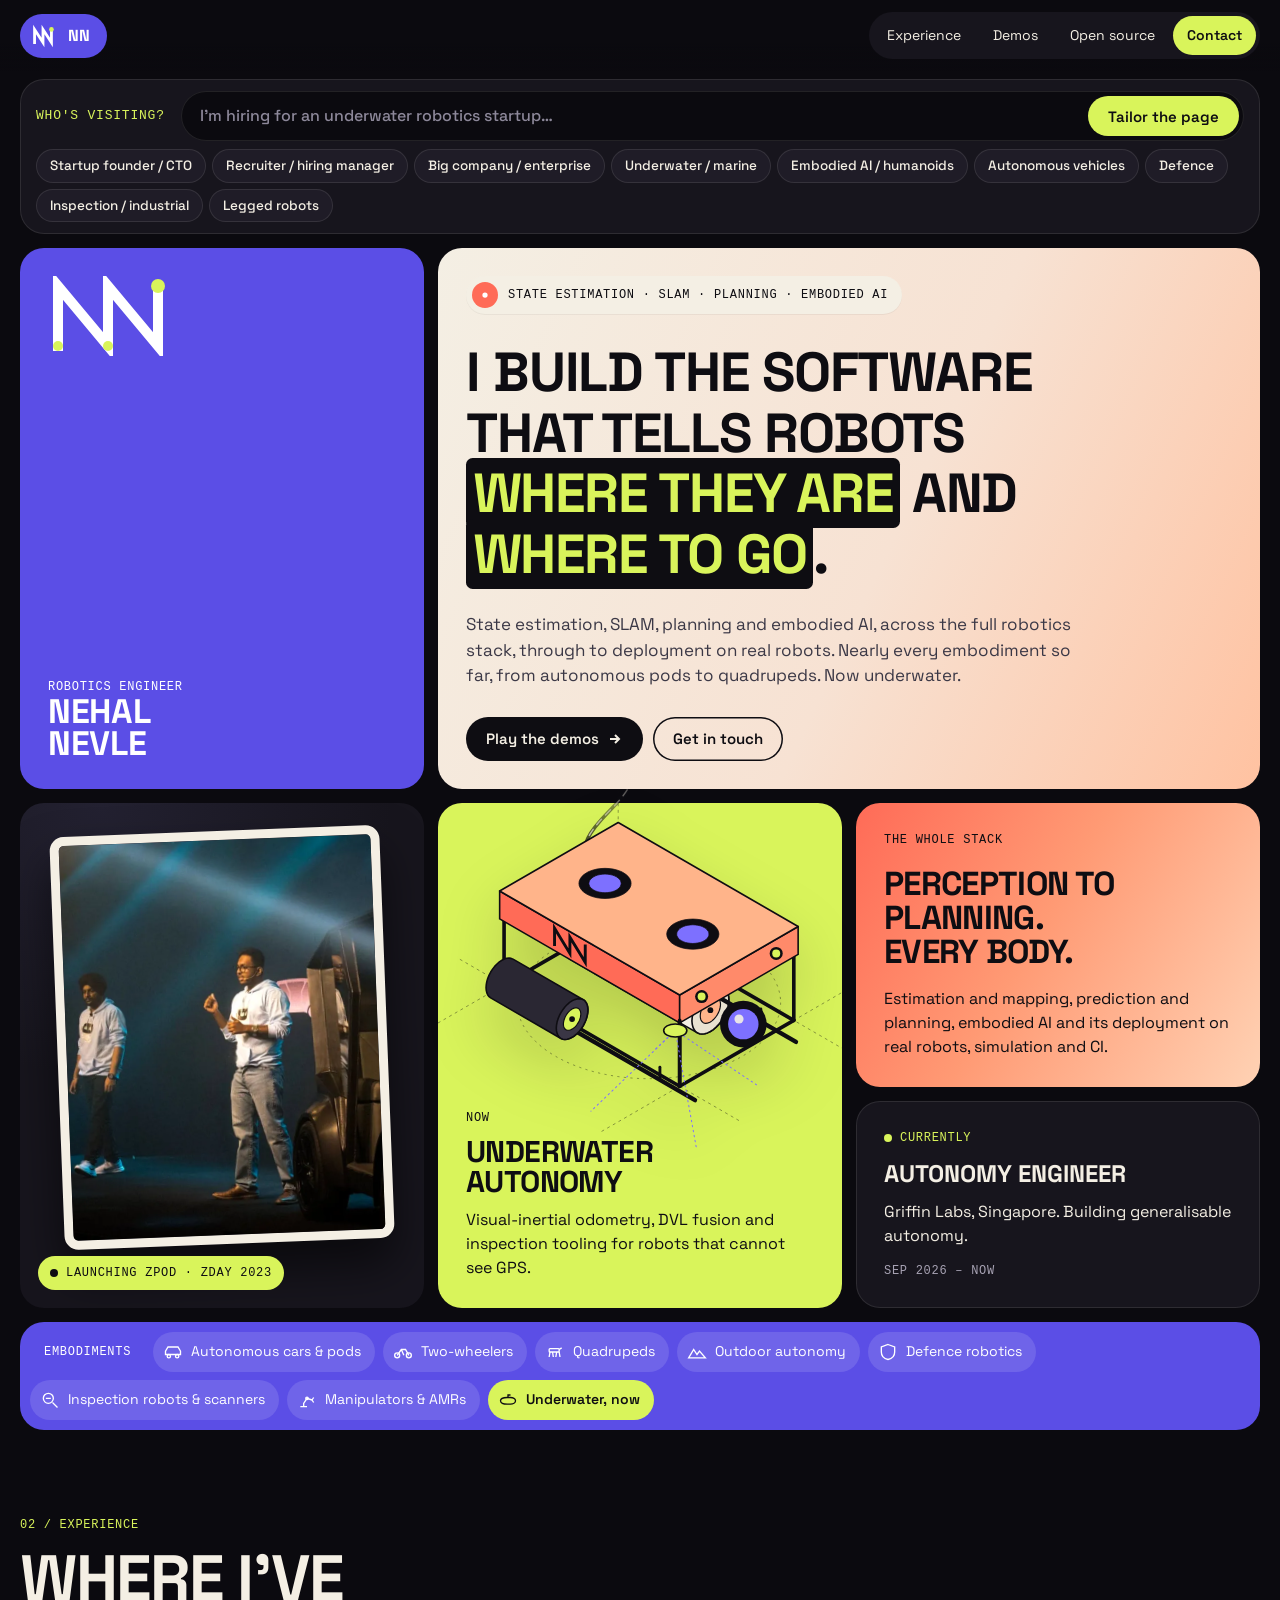
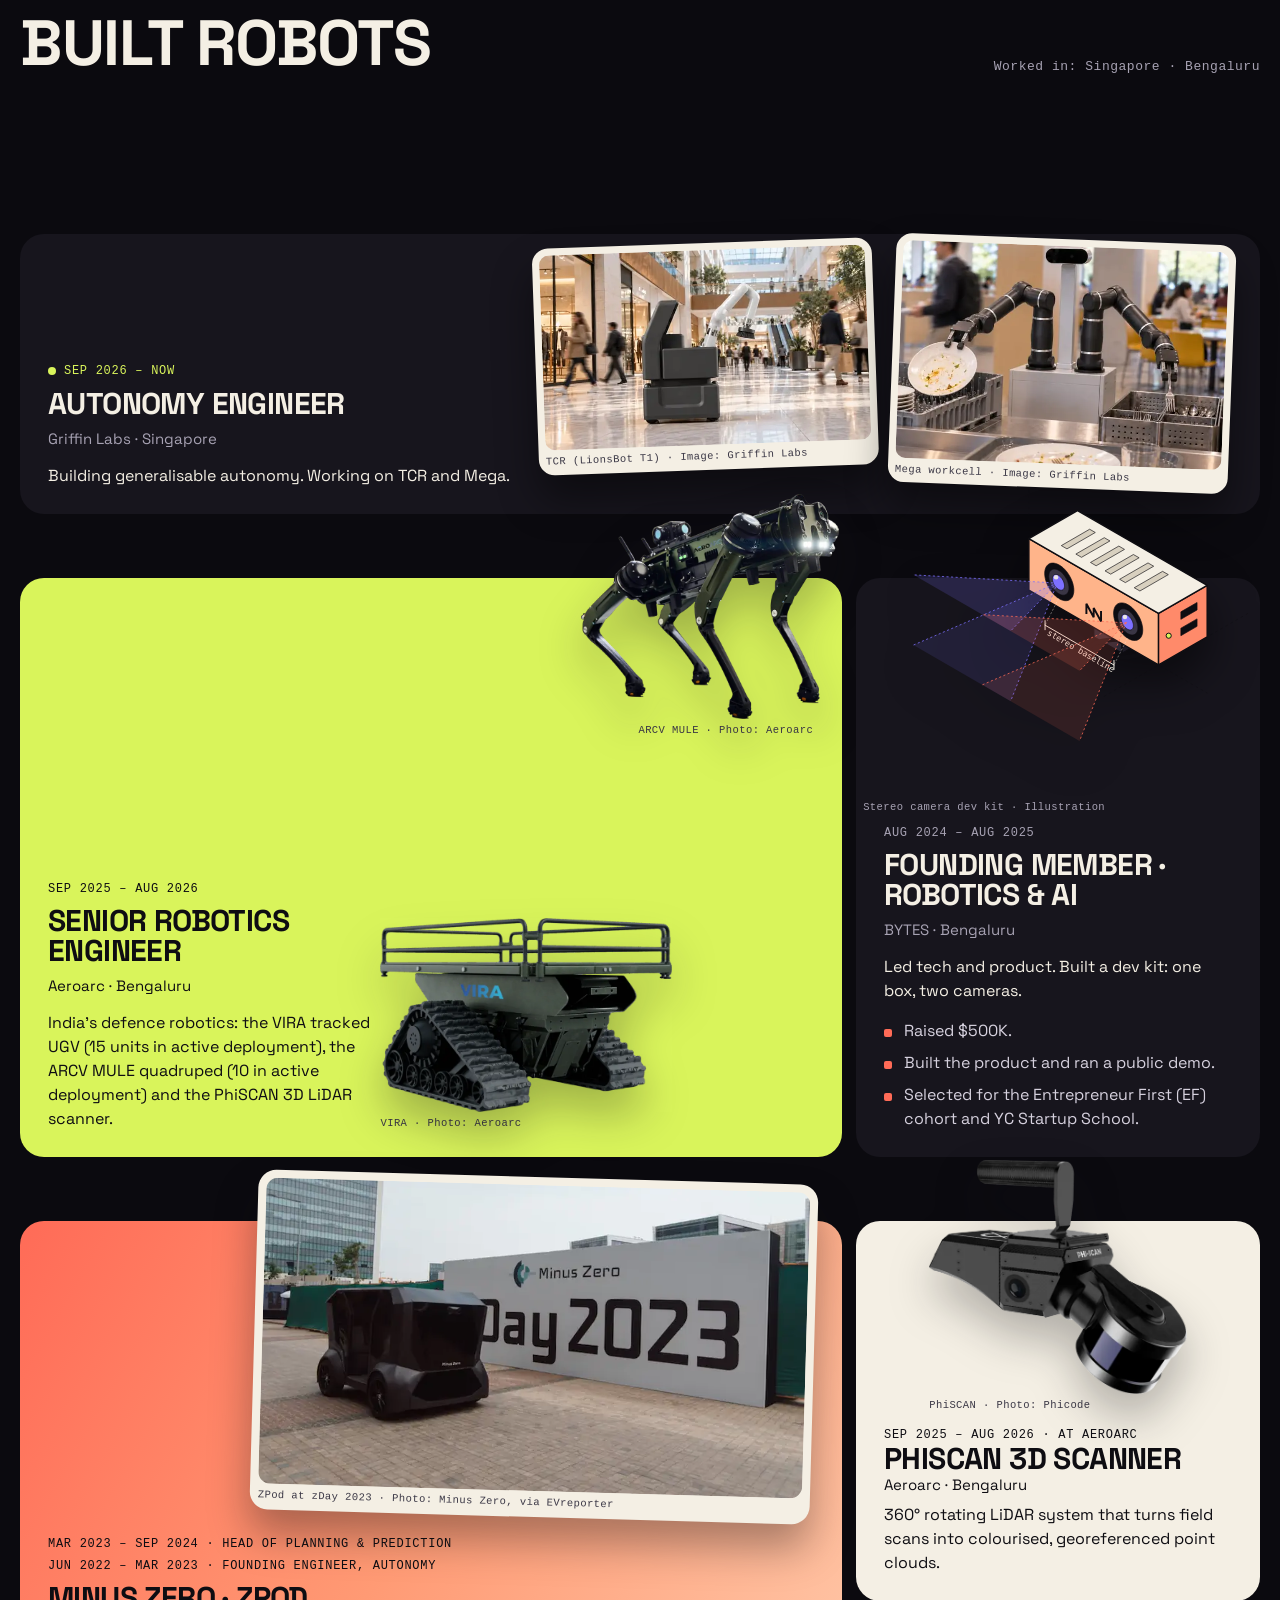
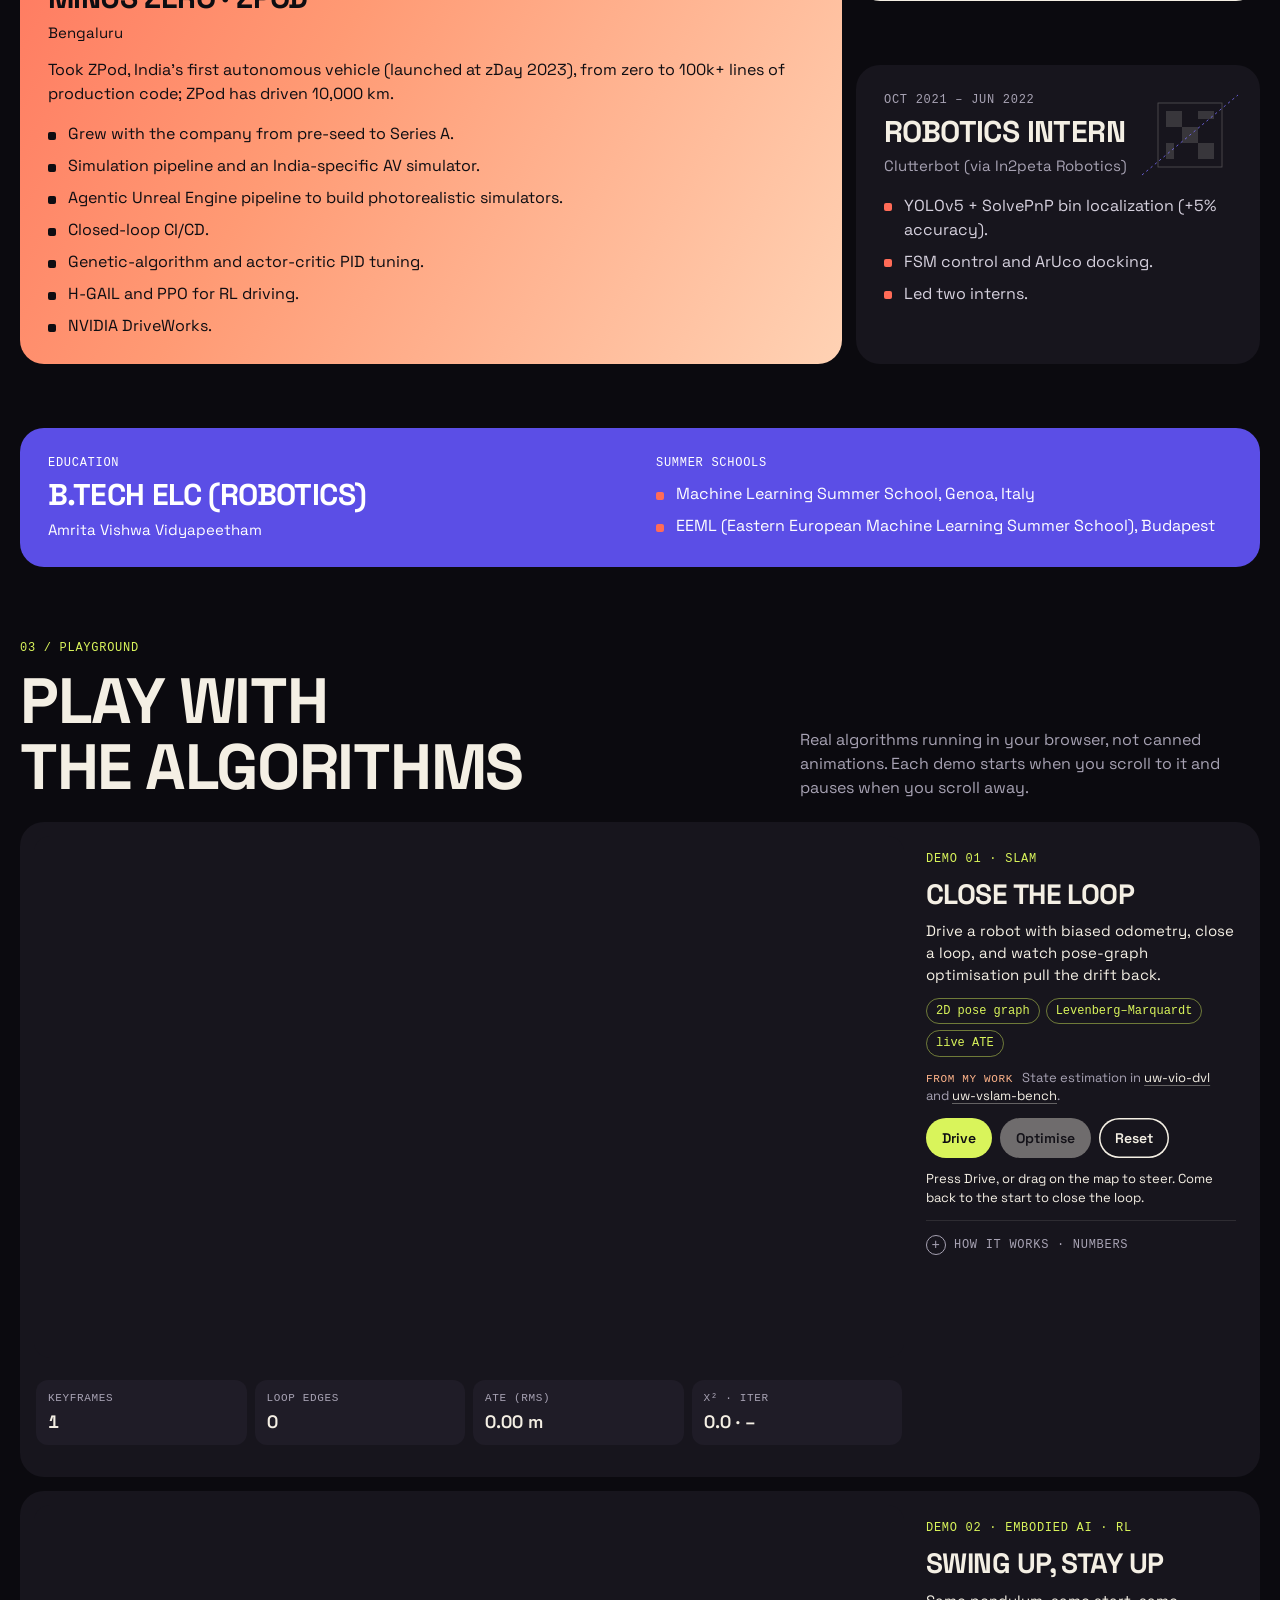
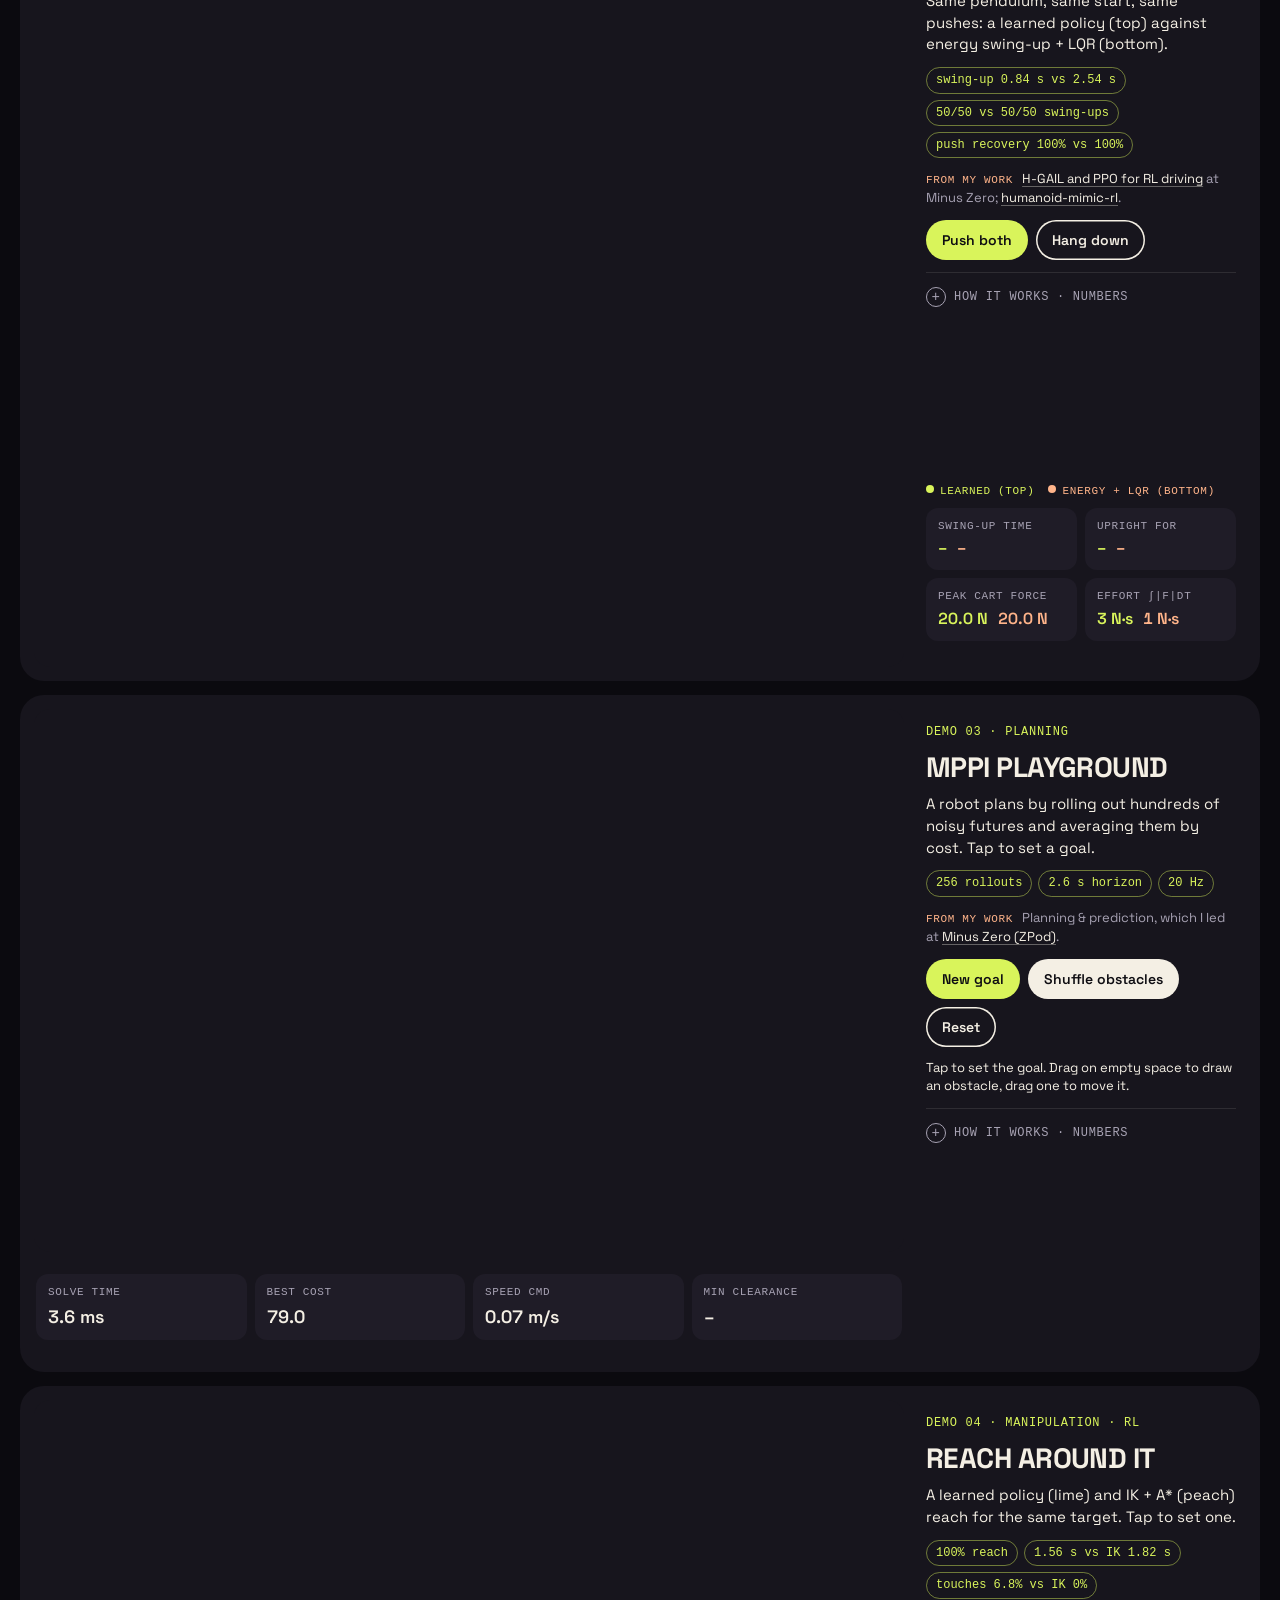
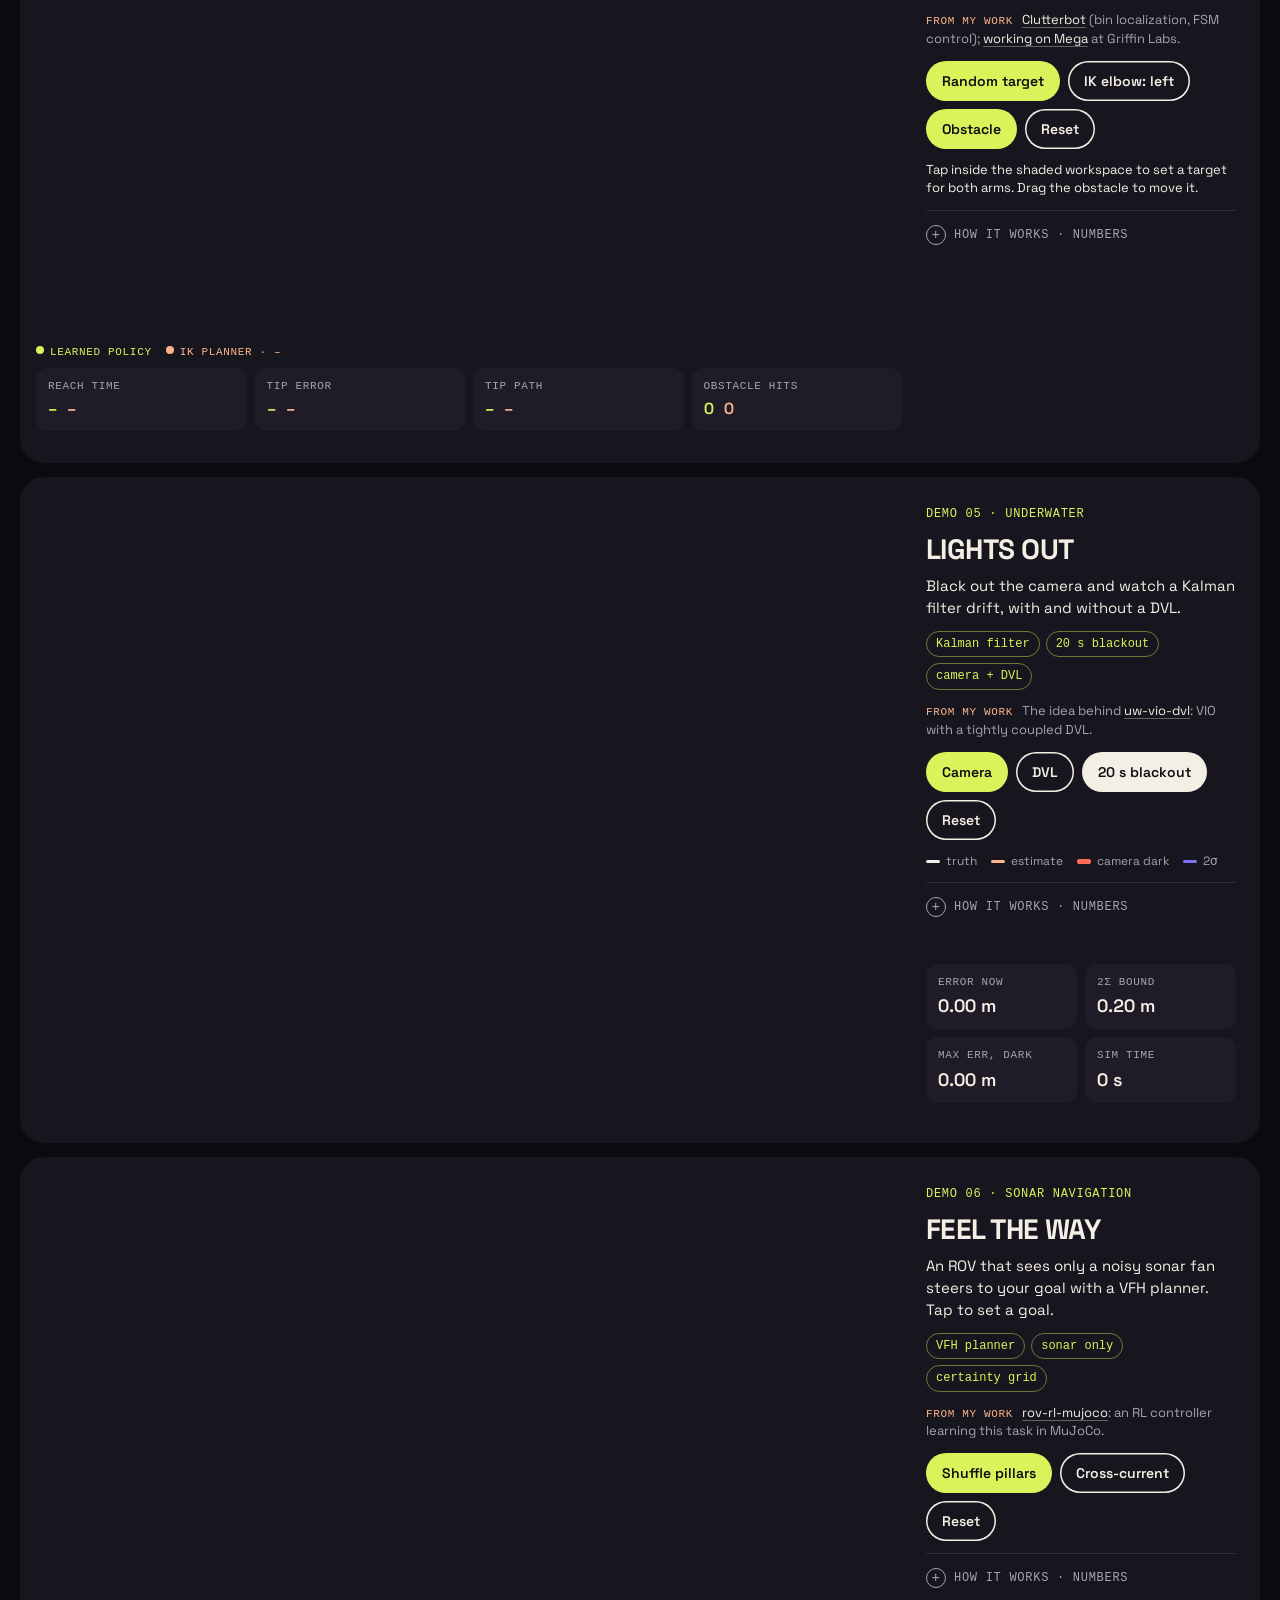
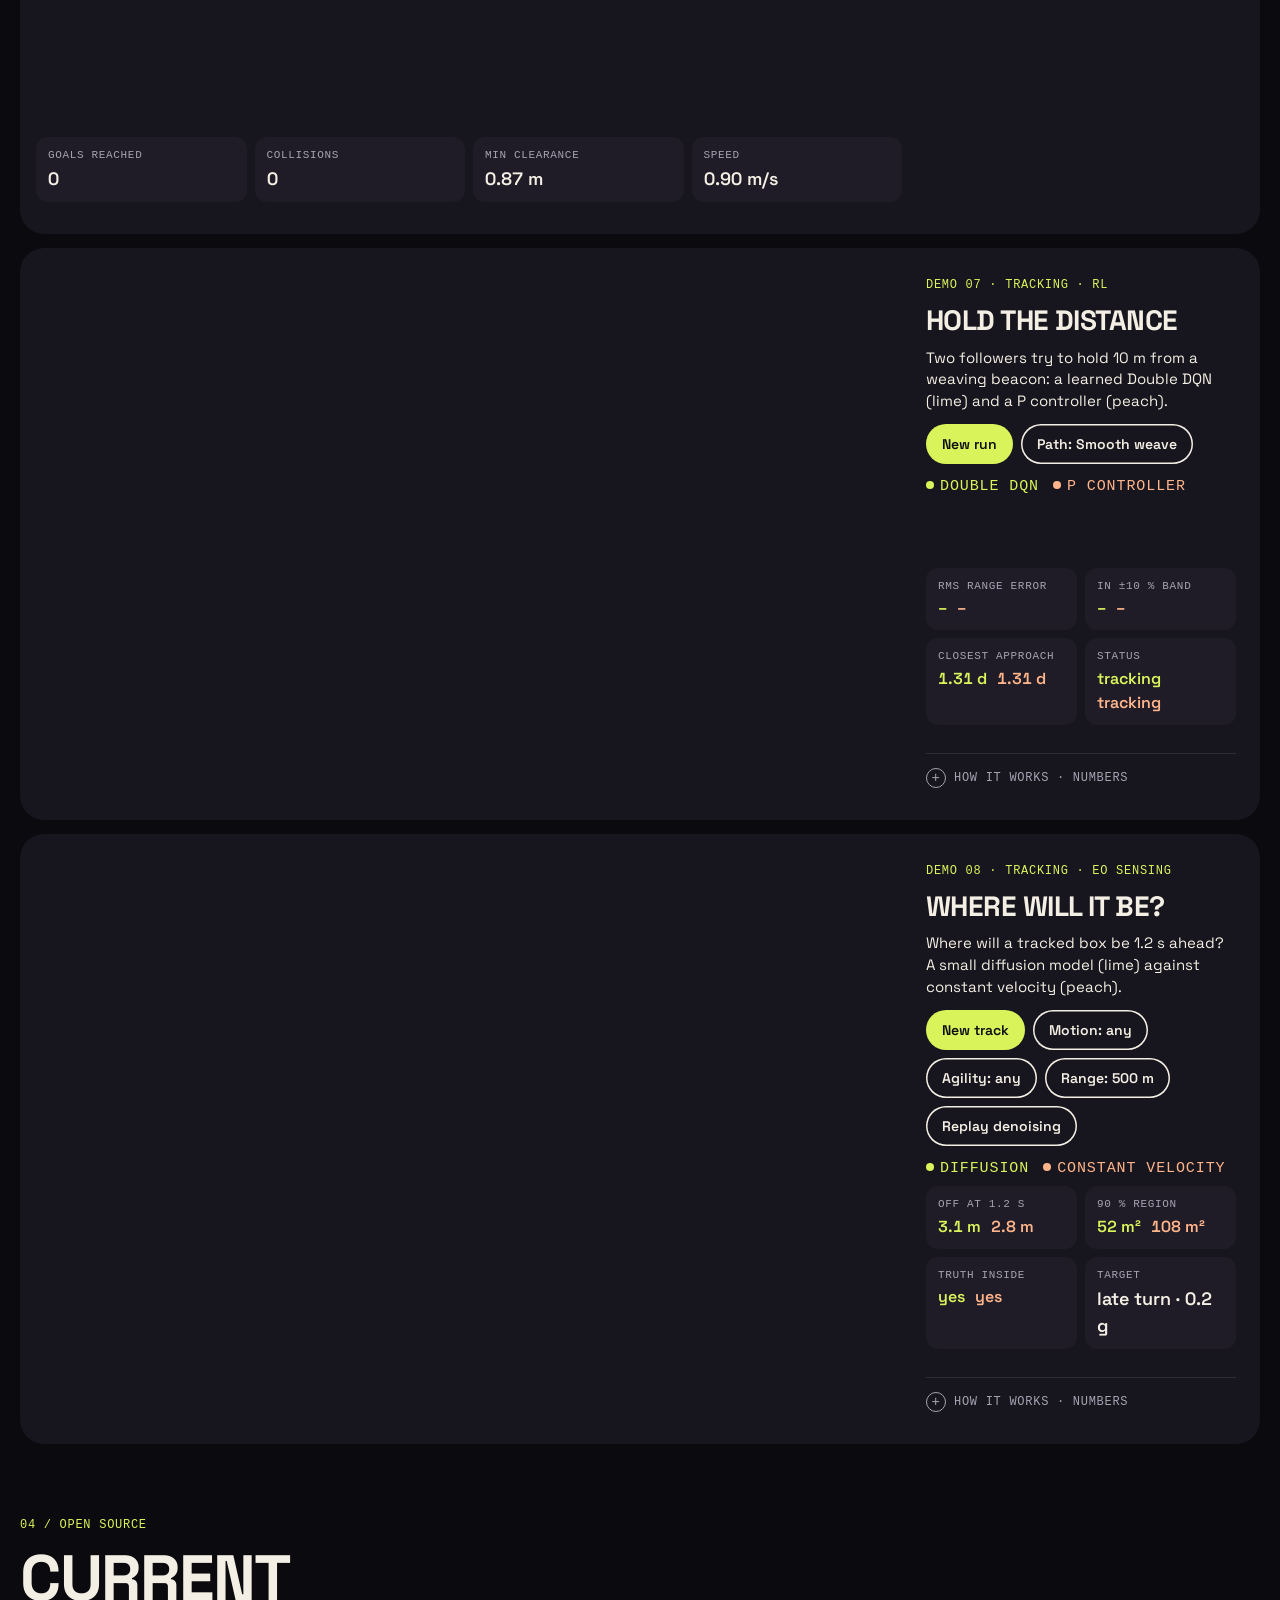
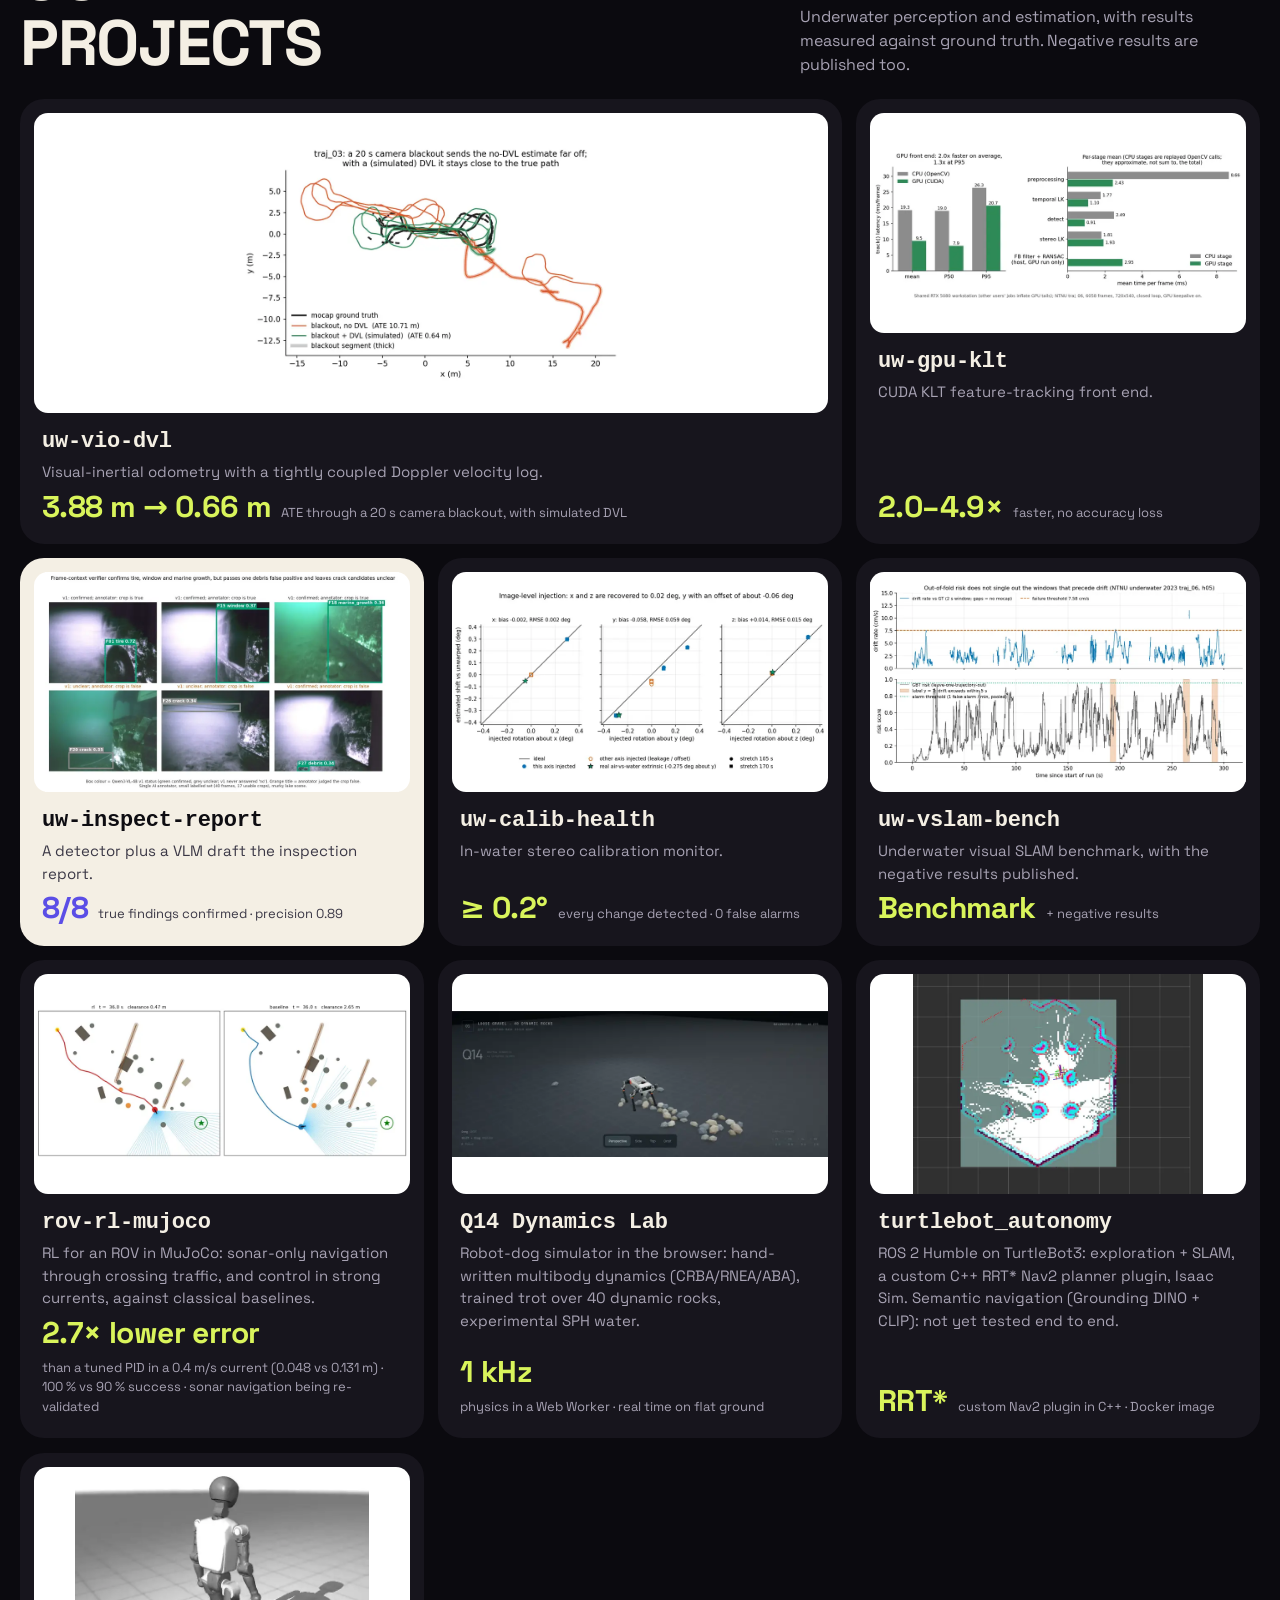
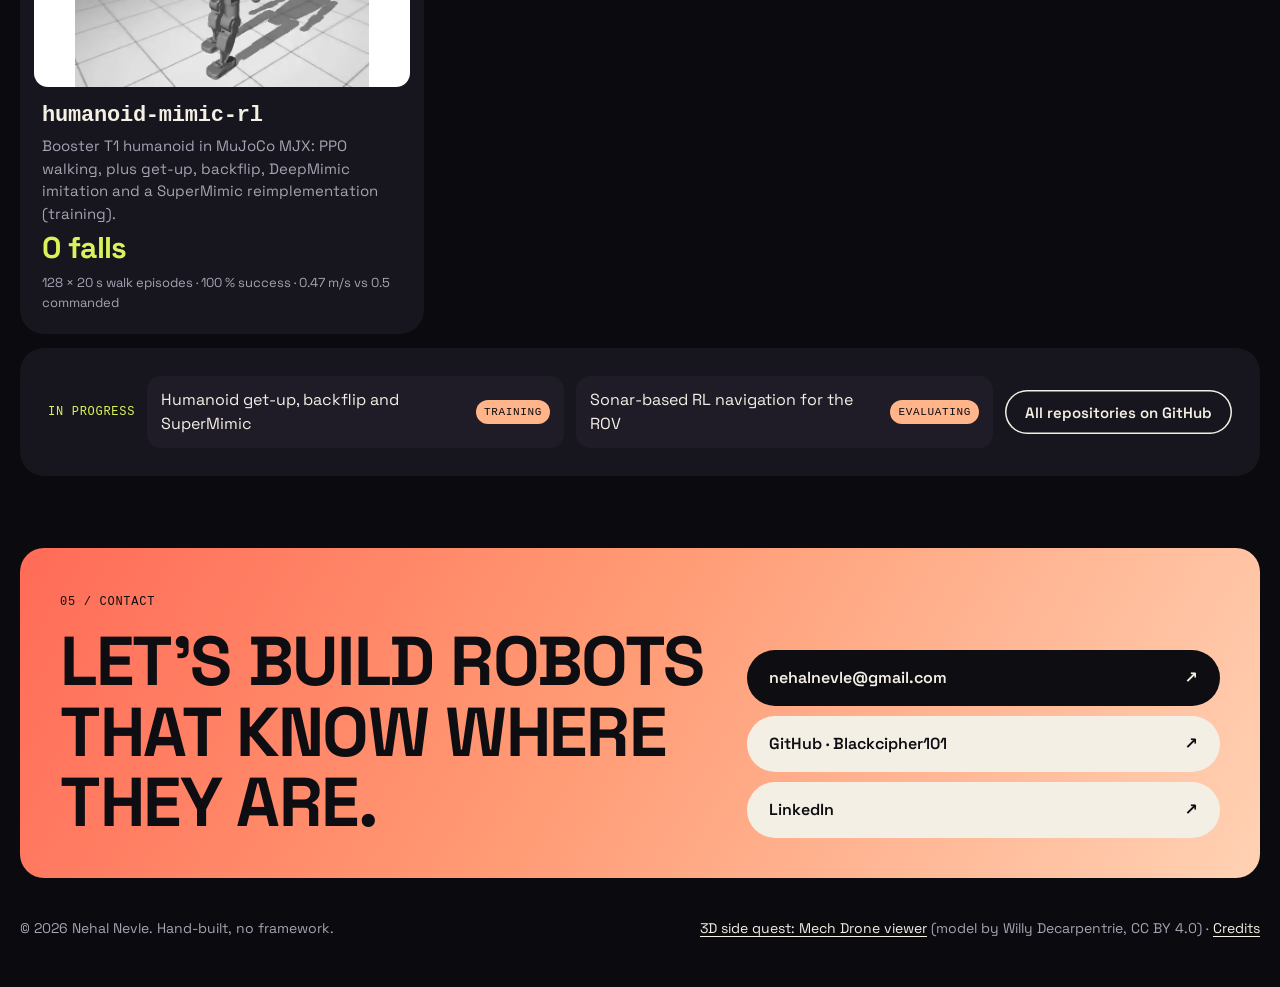
==== index.html @ c885b473 "ROV card: withdraw the traffic-navigation ratios (policy passed movers by changing depth; re-validat" ====
<!doctype html>
<html lang="en">
<head>
  <meta charset="utf-8">
  <meta name="viewport" content="width=device-width, initial-scale=1">
  <title>Nehal Nevle · Robotics Engineer</title>
  <meta name="description" content="Nehal Nevle builds the software that tells robots where they are and where to go: state estimation, SLAM, planning and embodied AI across the full robotics stack. Play with live pose-graph SLAM, MPPI and DVL demos.">
  <meta name="theme-color" content="#0b0a0f">
  <link rel="canonical" href="https://blackcipher101.github.io/">
  <meta property="og:type" content="website">
  <meta property="og:title" content="Nehal Nevle · Robotics Engineer">
  <meta property="og:description" content="State estimation, SLAM, planning and embodied AI across the full robotics stack. Interactive demos inside.">
  <meta property="og:url" content="https://blackcipher101.github.io/">
  <meta property="og:image" content="https://blackcipher101.github.io/assets/img/og.jpg">
  <meta property="og:image:width" content="1200">
  <meta property="og:image:height" content="630">
  <meta name="twitter:card" content="summary_large_image">
  <link rel="icon" href="favicon.svg" type="image/svg+xml">
  <link rel="apple-touch-icon" href="assets/img/apple-touch-icon.png">
  <link rel="preload" href="assets/fonts/space-grotesk-latin-var.woff2" as="font" type="font/woff2" crossorigin>
  <link rel="stylesheet" href="assets/css/site.css?v=20261106q">
  <script>document.documentElement.classList.add('js');
  // Section order for the audience preset, set before first paint so nothing moves (no layout shift).
  // Same choice rule and preset -> group map as assets/js/audience.js (PRESETS[..].sections), which re-checks it.
  (function () {
    var g = { startup: 'play', recruiter: 'proof', enterprise: 'proof', underwater: 'base', embodied: 'play', av: 'base', defence: 'base', inspection: 'base', legged: 'play' };
    var id = null;
    try { id = new URLSearchParams(location.search).get('for'); } catch (e) {}
    if (!g.hasOwnProperty(id)) { try { id = localStorage.getItem('nn-audience'); } catch (e) { id = null; } }
    document.documentElement.dataset.order = g.hasOwnProperty(id) ? g[id] : 'base';
    // A preset also rewrites the hero copy: hold the first paint until audience.js has applied it, so the
    // hero does not change height on screen. Same URL as the module tag below, so it runs only once.
    if (g.hasOwnProperty(id)) {
      var s = document.createElement('script');
      s.type = 'module'; s.src = 'assets/js/audience.js?v=20261106q'; s.setAttribute('blocking', 'render');
      document.head.appendChild(s);
    }
  })();</script>
  <script type="module" src="assets/js/site.js?v=20261106q"></script>
  <script type="module" src="assets/js/audience.js?v=20261106q"></script>
</head>
<body>
  <a class="skip" href="#main">Skip to content</a>

  <header class="nav">
    <div class="wrap nav-inner">
      <a class="nav-brand" href="#top" aria-label="Nehal Nevle, home">
        <svg viewBox="0 0 64 64" aria-hidden="true"><polyline points="14,46 14,18 32,46 32,18 50,46 50,18" fill="none" stroke="#fff" stroke-width="6" stroke-linecap="square"/><circle cx="50" cy="18" r="5" fill="#d9f45b"/></svg>
        <span>NN</span>
      </a>
      <nav class="nav-links" aria-label="Sections">
        <a href="#experience">Experience</a>
        <a href="#demos">Demos</a>
        <a href="#work">Open source</a>
        <a class="nav-cta" href="#contact">Contact</a>
      </nav>
    </div>
  </header>

  <main id="main">
    <!-- ================= HERO BENTO ================= -->
    <section class="s-hero" id="top" aria-label="Introduction">
      <div class="wrap">
        <div class="bento">
          <form class="card tailor" id="tailor" role="search" aria-labelledby="tailor-title" autocomplete="off">
            <div class="tailor-ask">
              <label class="mono tailor-label" id="tailor-title" for="tailor-input">Who's visiting?</label>
              <div class="tailor-field">
                <input id="tailor-input" name="who" type="text" maxlength="160" placeholder="I'm hiring for an underwater robotics startup…" aria-describedby="tailor-hint">
                <button class="btn btn-lime" type="submit">Tailor the page</button>
              </div>
              <p class="tailor-hint" id="tailor-hint">The page reorders itself for you. Nothing is sent anywhere.</p>
              <div class="tailor-chips" role="group" aria-label="Audience presets" id="tailor-chips"><button type="button" class="chip-btn" data-preset="startup" aria-pressed="false">Startup founder / CTO</button><button type="button" class="chip-btn" data-preset="recruiter" aria-pressed="false">Recruiter / hiring manager</button><button type="button" class="chip-btn" data-preset="enterprise" aria-pressed="false">Big company / enterprise</button><button type="button" class="chip-btn" data-preset="underwater" aria-pressed="false">Underwater / marine</button><button type="button" class="chip-btn" data-preset="embodied" aria-pressed="false">Embodied AI / humanoids</button><button type="button" class="chip-btn" data-preset="av" aria-pressed="false">Autonomous vehicles</button><button type="button" class="chip-btn" data-preset="defence" aria-pressed="false">Defence</button><button type="button" class="chip-btn" data-preset="inspection" aria-pressed="false">Inspection / industrial</button><button type="button" class="chip-btn" data-preset="legged" aria-pressed="false">Legged robots</button></div>
            </div>
            <div class="tailor-now" id="tailor-now" hidden>
              <p><span class="mono">Viewing as</span> <strong id="tailor-name"></strong></p>
              <p class="tailor-pitch" id="tailor-pitch"></p>
              <div class="tailor-actions">
                <button class="btn btn-ghost" type="button" id="tailor-change">Change</button>
                <button class="btn btn-ghost" type="button" id="tailor-reset">General view</button>
                <button class="btn btn-ghost" type="button" id="tailor-share">Copy link</button>
              </div>
            </div>
            <p class="tailor-status" id="tailor-status" aria-live="polite"></p>
          </form>
          <div class="card card-violet c-brand" data-tilt>
            <svg class="mark" viewBox="0 0 120 80" role="img" aria-label="NN monogram: a zig-zag path with pose nodes">
              <polyline points="10,70 10,10 60,70 60,10 110,70 110,10" fill="none" stroke="#fff" stroke-width="10" stroke-linecap="square"/>
              <g fill="#d9f45b"><circle cx="10" cy="70" r="5"/><circle cx="60" cy="70" r="5"/><circle cx="110" cy="10" r="7"/></g>
            </svg>
            <div>
              <p class="mono">Robotics engineer</p>
              <p class="name">Nehal<br>Nevle</p>
            </div>
          </div>

          <div class="card card-grad c-head" data-tilt>
            <span class="pill-label mono"><span class="dot" aria-hidden="true"><svg viewBox="0 0 16 16"><circle cx="8" cy="8" r="3" fill="#fff"/></svg></span><span data-aud="pill">State estimation · SLAM · Planning · Embodied AI</span></span>
            <h1 data-aud="headline">I build the software that tells robots <b>where they are</b> and <b>where to go</b>.</h1>
            <div>
              <p class="lede" data-aud="lede">State estimation, SLAM, planning and embodied AI, across the full robotics stack, through to deployment on real robots. Nearly every embodiment so far, from autonomous pods to quadrupeds. Now underwater.</p>
            </div>
            <div class="actions">
              <a class="btn btn-ink" href="#demos">Play the demos
                <svg viewBox="0 0 16 16" aria-hidden="true"><path d="M3 8h9M8 4l4 4-4 4" fill="none" stroke="currentColor" stroke-width="2"/></svg></a>
              <a class="btn btn-ghost" href="#contact">Get in touch</a>
            </div>
          </div>

          <figure class="card c-photo" data-tilt>
            <img src="assets/img/nehal-stage.webp" srcset="assets/img/nehal-stage-sm.webp 384w, assets/img/nehal-stage.webp 640w" sizes="(max-width: 700px) 100vw, 400px" width="640" height="800" decoding="async" alt="Nehal Nevle presenting on stage at zDay 2023, the launch of ZPod, India's first autonomous vehicle, with the ZPod beside him">
            <figcaption class="mono"><span class="dot" aria-hidden="true"></span>Launching ZPod · zDay 2023</figcaption>
          </figure>

          <div class="card card-lime c-rov">
            <img src="assets/img/rov.svg" width="580" height="650" alt="Original illustration of an underwater ROV with thrusters, a camera dome, a tether and Doppler velocity log beams" fetchpriority="high">
            <span class="mono">Now</span>
            <h2>Underwater autonomy</h2>
            <p>Visual-inertial odometry, DVL fusion and inspection tooling for robots that cannot see GPS.</p>
          </div>

          <div class="card card-warm c-stack" data-tilt>
            <span class="mono">The whole stack</span>
            <h2>Perception to planning. <b>Every body.</b></h2>
            <p>Estimation and mapping, prediction and planning, embodied AI and its deployment on real robots, simulation and CI.</p>
          </div>

          <div class="card c-now" data-tilt>
            <span class="mono live">Currently</span>
            <p class="role">Autonomy Engineer</p>
            <p>Griffin Labs, Singapore. Building generalisable autonomy.</p>
            <p class="mono muted">Sep 2026 – now</p>
          </div>
        </div>

        <ul class="strip" aria-label="Robot embodiments worked on">
          <li class="tag mono">Embodiments</li>
          <li class="chip"><svg viewBox="0 0 24 24" fill="none" stroke="currentColor" stroke-width="1.6" aria-hidden="true"><path d="M3 15v-4l3-5h12l3 5v4z"/><circle cx="7" cy="17" r="2"/><circle cx="17" cy="17" r="2"/></svg>Autonomous cars &amp; pods</li>
          <li class="chip"><svg viewBox="0 0 24 24" fill="none" stroke="currentColor" stroke-width="1.6" aria-hidden="true"><circle cx="5" cy="16" r="3"/><circle cx="19" cy="16" r="3"/><path d="M5 16l5-7h5l4 7M10 9l3 7"/></svg>Two-wheelers</li>
          <li class="chip"><svg viewBox="0 0 24 24" fill="none" stroke="currentColor" stroke-width="1.6" aria-hidden="true"><rect x="5" y="8" width="12" height="4" rx="1"/><path d="M17 9l3-2M6 12l-1 6M9 12l1 6M14 12l-1 6M17 12l1 6"/></svg>Quadrupeds</li>
          <li class="chip"><svg viewBox="0 0 24 24" fill="none" stroke="currentColor" stroke-width="1.6" aria-hidden="true"><path d="M2 19l6-10 4 6 3-4 7 8z"/></svg>Outdoor autonomy</li>
          <li class="chip"><svg viewBox="0 0 24 24" fill="none" stroke="currentColor" stroke-width="1.6" aria-hidden="true"><path d="M12 3l8 3v6c0 5-3.5 8-8 9-4.5-1-8-4-8-9V6z"/></svg>Defence robotics</li>
          <li class="chip"><svg viewBox="0 0 24 24" fill="none" stroke="currentColor" stroke-width="1.6" aria-hidden="true"><circle cx="10" cy="10" r="6"/><path d="M15 15l6 6M7 10h6"/></svg>Inspection robots &amp; scanners</li>
          <li class="chip"><svg viewBox="0 0 24 24" fill="none" stroke="currentColor" stroke-width="1.6" aria-hidden="true"><path d="M4 20h8M8 20v-4l4-6 6 2M18 12l2-3M18 12l2 3"/><circle cx="12" cy="10" r="1.5"/></svg>Manipulators &amp; AMRs</li>
          <li class="chip chip-now"><svg viewBox="0 0 24 24" fill="none" stroke="currentColor" stroke-width="1.6" aria-hidden="true"><path d="M3 13c0-2.5 3-4 8-4h4c3 0 6 1.5 6 4s-3 4-6 4h-4c-5 0-8-1.5-8-4z"/><path d="M12 9V6h3"/></svg>Underwater, now</li>
        </ul>
      </div>
    </section>

    <!-- ================= EXPERIENCE ================= -->
    <section class="sec" id="experience" aria-labelledby="xp-title">
      <div class="wrap">
        <div class="sec-head reveal">
          <div>
            <span class="mono"><span class="sec-n"></span> / Experience</span>
            <h2 id="xp-title">Where I've<br>built robots</h2>
          </div>
          <p class="xp-places">Worked in: Singapore · Bengaluru</p>
        </div>
        <ol class="xp">
          <li id="xp-griffin" class="card job xp-griffin has-art reveal" data-job="griffin">
            <div class="art art-frames">
              <figure class="photo frame-a">
                <img src="assets/img/griffin-t1.webp" width="640" height="383" loading="lazy" decoding="async" alt="LionsBot T1, a mobile robot with an arm for restroom cleaning, in a shopping mall">
                <figcaption class="mono">TCR (LionsBot T1) · Image: Griffin Labs</figcaption>
              </figure>
              <figure class="photo frame-b">
                <img src="assets/img/griffin-mega.webp" width="640" height="427" loading="lazy" decoding="async" alt="Mega robotic workcell: two robot arms sorting dishes into racks">
                <figcaption class="mono">Mega workcell · Image: Griffin Labs</figcaption>
              </figure>
            </div>
            <div class="txt">
              <p class="when mono"><span class="live">Sep 2026 – now</span></p>
              <h3>Autonomy Engineer</h3>
              <p class="org">Griffin Labs · Singapore</p>
              <p class="what">Building generalisable autonomy. Working on TCR and Mega.</p>
            </div>
          </li>

          <li id="xp-aeroarc" class="card card-lime job xp-aeroarc has-art reveal" data-job="aeroarc">
            <div class="art art-duo">
              <figure class="cut cut-vira">
                <img src="assets/img/aeroarc-vira.webp" width="720" height="477" loading="lazy" decoding="async" alt="VIRA, a tracked electric ground robot with a cargo rail deck">
                <figcaption class="mono">VIRA · Photo: Aeroarc</figcaption>
              </figure>
              <figure class="cut cut-mule">
                <img src="assets/img/aeroarc-arcv-mule.webp" width="720" height="627" loading="lazy" decoding="async" alt="ARCV MULE, a Ghost Robotics quadruped robot with a sensor head">
                <figcaption class="mono">ARCV MULE · Photo: Aeroarc</figcaption>
              </figure>
            </div>
            <div class="txt">
              <p class="when mono">Sep 2025 – Aug 2026</p>
              <h3>Senior Robotics Engineer</h3>
              <p class="org">Aeroarc · Bengaluru</p>
              <p class="what">India's defence robotics: the VIRA tracked UGV (15 units in active deployment), the ARCV MULE quadruped (10 in active deployment) and the PhiSCAN 3D LiDAR scanner.</p>
            </div>
          </li>

          <li id="xp-bytes" class="card job xp-bytes has-art reveal" data-job="bytes">
            <figure class="cut cut-stereo">
              <img src="assets/img/stereo-devkit.svg" width="600" height="480" loading="lazy" decoding="async" alt="Illustration of a compact stereo camera dev kit: one box with two cameras side by side">
              <figcaption class="mono">Stereo camera dev kit · Illustration</figcaption>
            </figure>
            <div class="txt">
              <p class="when mono">Aug 2024 – Aug 2025</p>
              <h3>Founding member · Robotics &amp; AI</h3>
              <p class="org">BYTES · Bengaluru</p>
              <p class="what" data-pt="bytes-lead">Led tech and product. Built a dev kit: one box, two cameras.</p>
              <ul class="pts">
                <li data-pt="raise">Raised $500K.</li>
                <li data-pt="demo">Built the product and ran a public demo.</li>
                <li data-pt="accel">Selected for the Entrepreneur First (EF) cohort and YC Startup School.</li>
              </ul>
            </div>
          </li>

          <li id="xp-mz" class="card card-warm job xp-mz has-art reveal" data-job="mz">
            <figure class="photo">
              <img src="assets/img/zpod-zday-2023.webp" width="720" height="405" loading="lazy" decoding="async" alt="The ZPod autonomous pod parked in front of a Minus Zero zDay 2023 banner">
              <figcaption class="mono">ZPod at zDay 2023 · Photo: Minus Zero, via EVreporter</figcaption>
            </figure>
            <div class="txt">
              <p class="when mono roles"><span>Mar 2023 – Sep 2024 · Head of Planning &amp; Prediction</span><span>Jun 2022 – Mar 2023 · Founding Engineer, Autonomy</span></p>
              <h3>Minus Zero · ZPod</h3>
              <p class="org">Bengaluru</p>
              <p class="what" data-pt="zero">Took ZPod, India's first autonomous vehicle (launched at zDay 2023), from zero to 100k+ lines of production code; ZPod has driven 10,000 km.</p>
              <ul class="pts">
                <li data-pt="series">Grew with the company from pre-seed to Series A.</li>
                <li data-pt="sim">Simulation pipeline and an India-specific AV simulator.</li>
                <li data-pt="ue">Agentic Unreal Engine pipeline to build photorealistic simulators.</li>
                <li data-pt="ci">Closed-loop CI/CD.</li>
                <li data-pt="ga">Genetic-algorithm and actor-critic PID tuning.</li>
                <li data-pt="rl">H-GAIL and PPO for RL driving.</li>
                <li data-pt="dw">NVIDIA DriveWorks.</li>
              </ul>
            </div>
          </li>

          <li id="xp-phi" class="card card-cream job xp-phi has-art reveal" data-job="phi">
            <figure class="cut cut-phi">
              <img src="assets/img/phicode-phiscan.webp" width="560" height="509" loading="lazy" decoding="async" alt="PhiSCAN, a handheld 360-degree rotating LiDAR scanner with a camera and a top handle">
              <figcaption class="mono">PhiSCAN · Photo: Phicode</figcaption>
            </figure>
            <div class="txt">
              <p class="when mono">Sep 2025 – Aug 2026 · At Aeroarc</p>
              <h3>PhiSCAN 3D scanner</h3>
              <p class="org">Aeroarc · Bengaluru</p>
              <p class="what">360° rotating LiDAR system that turns field scans into colourised, georeferenced point clouds.</p>
            </div>
          </li>

          <li id="xp-clutter" class="card job xp-clutter reveal" data-job="clutter">
            <svg class="xp-art" viewBox="0 0 120 120" aria-hidden="true"><rect x="20" y="20" width="80" height="80" fill="none" stroke="currentColor" stroke-width="1"/><g fill="currentColor" opacity=".55"><rect x="30" y="30" width="20" height="20"/><rect x="70" y="30" width="20" height="10"/><rect x="50" y="50" width="20" height="20"/><rect x="30" y="70" width="10" height="20"/><rect x="70" y="70" width="20" height="20"/></g><path d="M0 110L120 10" stroke="#7d70ff" stroke-width="1" stroke-dasharray="3 4"/></svg>
            <p class="when mono">Oct 2021 – Jun 2022</p>
            <h3>Robotics Intern</h3>
            <p class="org">Clutterbot (via In2peta Robotics)</p>
            <ul class="pts">
              <li data-pt="yolo">YOLOv5 + SolvePnP bin localization (+5% accuracy).</li>
              <li data-pt="fsm">FSM control and ArUco docking.</li>
              <li data-pt="lead">Led two interns.</li>
            </ul>
          </li>

          <li id="xp-edu" class="card card-violet job xp-edu reveal" data-job="edu">
            <div class="edu-col">
              <p class="when mono">Education</p>
              <h3>B.Tech ELC (Robotics)</h3>
              <p class="org">Amrita Vishwa Vidyapeetham</p>
            </div>
            <div class="edu-col">
              <p class="when mono">Summer schools</p>
              <ul class="pts">
                <li data-pt="mlss">Machine Learning Summer School, Genoa, Italy</li>
                <li data-pt="eeml">EEML (Eastern European Machine Learning Summer School), Budapest</li>
              </ul>
            </div>
          </li>
        </ol>
      </div>
    </section>

    <!-- ================= DEMOS ================= -->
    <section class="sec" id="demos" aria-labelledby="demos-title">
      <div class="wrap">
        <div class="sec-head reveal">
          <div>
            <span class="mono"><span class="sec-n"></span> / Playground</span>
            <h2 id="demos-title">Play with<br>the algorithms</h2>
          </div>
          <p>Real algorithms running in your browser, not canned animations. Each demo starts when you scroll to it and pauses when you scroll away.</p>
        </div>

        <div class="bento">
          <!-- Demo 1: pose-graph SLAM -->
          <article class="card demo demo-tiled reveal" data-demo="slam" aria-labelledby="slam-title">
            <div class="demo-stage">
              <canvas width="1000" height="600" style="--ar: 5 / 3" aria-label="Pose-graph SLAM simulation. Drag to steer the robot." role="img"></canvas>
              <span class="demo-hint mono">Loading demo…</span>
            </div>
            <div class="demo-tiles">
              <dl class="stats">
                <div class="stat"><dt>Keyframes</dt><dd data-out="kf">0</dd></div>
                <div class="stat"><dt>Loop edges</dt><dd data-out="loops">0</dd></div>
                <div class="stat"><dt>ATE (RMS)</dt><dd data-out="ate">–</dd></div>
                <div class="stat"><dt>χ² · iter</dt><dd><span data-out="chi2">–</span> · <span data-out="iter">–</span></dd></div>
              </dl>
            </div>
            <div class="demo-side">
              <span class="mono demo-tag" style="color:var(--lime)">SLAM</span>
              <h3 id="slam-title">Close the loop</h3>
              <p class="demo-lede">Drive a robot with biased odometry, close a loop, and watch pose-graph optimisation pull the drift back.</p>
              <ul class="demo-head" aria-label="Headline numbers"><li>2D pose graph</li><li>Levenberg–Marquardt</li><li>live ATE</li></ul>
              <p class="demo-ctx"><span class="mono">From my work</span> State estimation in <a href="https://github.com/Blackcipher101/uw-vio-dvl">uw-vio-dvl</a> and <a href="https://github.com/Blackcipher101/uw-vslam-bench">uw-vslam-bench</a>.</p>
              <div class="controls">
                <button class="btn btn-lime" type="button" data-act="play" aria-pressed="false">Drive</button>
                <button class="btn btn-cream" type="button" data-act="optimise" disabled>Optimise</button>
                <button class="btn btn-ghost" type="button" data-act="reset">Reset</button>
              </div>
              <p class="demo-msg demo-live" data-out="msg" aria-live="polite"></p>
              <details class="demo-more">
                <summary>How it works · numbers</summary>
                <p>Wheel odometry has a small heading bias, so the estimate (coral) drifts away from the truth (dashed). Drive back to the start: a loop-closure edge (lime) appears. Optimise runs Levenberg–Marquardt on the full 2D pose graph.</p>
              </details>
            </div>
          </article>

          <!-- Demo: learned cart-pole swing-up vs classical, same run -->
          <article class="card demo demo-tiled tiles-right reveal" data-demo="cartpole" aria-labelledby="cartpole-title">
            <div class="demo-stage">
              <canvas width="1000" height="875" style="--ar: 8 / 7" aria-label="Two cart-pole simulations side by side: a learned policy on top and a classical energy swing-up plus LQR controller below, started from the same state. Drag a pole to pull both, tap to flick both." role="img"></canvas>
              <span class="demo-hint mono">Loading demo…</span>
            </div>
            <div class="demo-tiles">
              <p class="vs-key mono"><span class="vs-a">Learned (top)</span><span class="vs-b">Energy + LQR (bottom)</span></p>
              <dl class="stats">
                <div class="stat"><dt>Swing-up time</dt><dd class="vs-pair"><span class="vs-a" data-out="swing-a">–</span><span class="vs-b" data-out="swing-b">–</span></dd></div>
                <div class="stat"><dt>Upright for</dt><dd class="vs-pair"><span class="vs-a" data-out="up-a">–</span><span class="vs-b" data-out="up-b">–</span></dd></div>
                <div class="stat"><dt>Peak cart force</dt><dd class="vs-pair"><span class="vs-a" data-out="peak-a">–</span><span class="vs-b" data-out="peak-b">–</span></dd></div>
                <div class="stat"><dt>Effort ∫|F|dt</dt><dd class="vs-pair"><span class="vs-a" data-out="effort-a">–</span><span class="vs-b" data-out="effort-b">–</span></dd></div>
              </dl>
            </div>
            <div class="demo-side">
              <span class="mono demo-tag" style="color:var(--lime)">Embodied AI · RL</span>
              <h3 id="cartpole-title">Swing up, stay up</h3>
              <p class="demo-lede">Same pendulum, same start, same pushes: a learned policy (top) against energy swing-up + LQR (bottom).</p>
              <ul class="demo-head" data-out="head" aria-label="Headline numbers"><li>swing-up 0.84 s vs 2.54 s</li><li>50/50 vs 50/50 swing-ups</li><li>push recovery 100% vs 100%</li></ul>
              <p class="demo-ctx"><span class="mono">From my work</span> <a href="#xp-mz">H-GAIL and PPO for RL driving</a> at Minus Zero; <a href="https://github.com/Blackcipher101/humanoid-mimic-rl">humanoid-mimic-rl</a>.</p>
              <div class="controls">
                <button class="btn btn-lime" type="button" data-act="push">Push both</button>
                <button class="btn btn-ghost" type="button" data-act="reset">Hang down</button>
              </div>
              <details class="demo-more">
                <summary>How it works · numbers</summary>
                <p>Two identical cart-poles, same start, same pushes. Top: a small neural network trained offline with evolution strategies. Bottom: the classical energy swing-up handing over to LQR. Both get at most 20 N on the cart. Push, drag or tap a pole and both feel it. Training script: <code>tools/train_pendulum.py</code>.</p>
                <p class="demo-note" data-out="policy" aria-live="polite"></p>
              </details>
            </div>
          </article>

          <!-- Demo 2: MPPI -->
          <article class="card demo demo-tiled reveal" data-demo="mppi" aria-labelledby="mppi-title">
            <div class="demo-stage">
              <canvas width="1000" height="625" style="--ar: 8 / 5" aria-label="MPPI planner simulation. Tap to set a goal, drag to draw or move obstacles." role="img"></canvas>
              <span class="demo-hint mono">Loading demo…</span>
            </div>
            <div class="demo-tiles">
              <dl class="stats">
                <div class="stat"><dt>Solve time</dt><dd data-out="ms">–</dd></div>
                <div class="stat"><dt>Best cost</dt><dd data-out="cost">–</dd></div>
                <div class="stat"><dt>Speed cmd</dt><dd data-out="v">–</dd></div>
                <div class="stat"><dt>Min clearance</dt><dd data-out="clear">–</dd></div>
              </dl>
            </div>
            <div class="demo-side">
              <span class="mono demo-tag" style="color:var(--lime)">Planning</span>
              <h3 id="mppi-title">MPPI playground</h3>
              <p class="demo-lede">A robot plans by rolling out hundreds of noisy futures and averaging them by cost. Tap to set a goal.</p>
              <ul class="demo-head" aria-label="Headline numbers"><li>256 rollouts</li><li>2.6 s horizon</li><li>20 Hz</li></ul>
              <p class="demo-ctx"><span class="mono">From my work</span> Planning &amp; prediction, which I led at <a href="#xp-mz">Minus Zero (ZPod)</a>.</p>
              <div class="controls">
                <button class="btn btn-lime" type="button" data-act="goal">New goal</button>
                <button class="btn btn-cream" type="button" data-act="scatter">Shuffle obstacles</button>
                <button class="btn btn-ghost" type="button" data-act="reset">Reset</button>
              </div>
              <p class="demo-msg demo-live" data-out="msg" aria-live="polite"></p>
              <details class="demo-more">
                <summary>How it works · numbers</summary>
                <p>256 noisy control sequences are rolled out over a 2.6 s horizon, 20 times a second. Each is scored for goal progress and clearance. The plan (coral) is their cost-weighted average. Lime rollouts are cheap, violet ones are expensive.</p>
              </details>
            </div>
          </article>

          <!-- Demo: SCARA arm, learned reaching policy vs IK planner -->
          <article class="card demo demo-tiled reveal" data-demo="scara" aria-labelledby="scara-title">
            <div class="demo-stage">
              <canvas width="1000" height="600" style="--ar: 5 / 3" aria-label="Top view of two overlaid two-link SCARA arms on one base: a learned reaching policy and an inverse-kinematics planner. Tap to set a target for both, drag the obstacle to move it." role="img"></canvas>
              <span class="demo-hint mono">Loading demo…</span>
            </div>
            <div class="demo-tiles">
              <p class="vs-key mono"><span class="vs-a">Learned policy</span><span class="vs-b">IK planner · <span data-out="plan">–</span></span></p>
              <dl class="stats">
                <div class="stat"><dt>Reach time</dt><dd class="vs-pair"><span class="vs-a" data-out="reach-a">–</span><span class="vs-b" data-out="reach-b">–</span></dd></div>
                <div class="stat"><dt>Tip error</dt><dd class="vs-pair"><span class="vs-a" data-out="err-a">–</span><span class="vs-b" data-out="err-b">–</span></dd></div>
                <div class="stat"><dt>Tip path</dt><dd class="vs-pair"><span class="vs-a" data-out="path-a">–</span><span class="vs-b" data-out="path-b">–</span></dd></div>
                <div class="stat"><dt>Obstacle hits</dt><dd class="vs-pair"><span class="vs-a" data-out="hit-a">–</span><span class="vs-b" data-out="hit-b">–</span></dd></div>
              </dl>
            </div>
            <div class="demo-side">
              <span class="mono demo-tag" style="color:var(--lime)">Manipulation · RL</span>
              <h3 id="scara-title">Reach around it</h3>
              <p class="demo-lede">A learned policy (lime) and IK + A* (peach) reach for the same target. Tap to set one.</p>
              <ul class="demo-head" data-out="head" aria-label="Headline numbers"><li>100% reach</li><li>1.56 s vs IK 1.82 s</li><li>touches 6.8% vs IK 0%</li></ul>
              <p class="demo-ctx"><span class="mono">From my work</span> <a href="#xp-clutter">Clutterbot</a> (bin localization, FSM control); <a href="#xp-griffin">working on Mega</a> at Griffin Labs.</p>
              <div class="controls">
                <button class="btn btn-lime" type="button" data-act="target">Random target</button>
                <button class="btn btn-ghost" type="button" data-act="elbow" aria-pressed="false">IK elbow: left</button>
                <button class="btn btn-ghost" type="button" data-act="obstacle" aria-pressed="true">Obstacle</button>
                <button class="btn btn-ghost" type="button" data-act="reset">Reset</button>
              </div>
              <p class="demo-msg demo-live" data-out="msg" aria-live="polite"></p>
              <details class="demo-more">
                <summary>How it works · numbers</summary>
                <p>Two SCARA arms from above on one base, sent to the same target. Lime: a small neural network trained offline with evolution strategies to command joint speeds; it sees the obstacle and the analytic IK goal poses, and dodges the obstacle as it goes. Peach: analytic inverse kinematics with a minimum-jerk profile, and A* in configuration space (inset) when the straight move would hit the obstacle. Both obey the same joint speed and acceleration limits. Training script: <code>tools/train_scara.py</code>.</p>
                <p class="demo-note" data-out="policy" aria-live="polite"></p>
              </details>
            </div>
          </article>

          <!-- Demo 3: DVL dropout -->
          <article class="card demo demo-tiled tiles-right reveal" data-demo="dvl" aria-labelledby="dvl-title">
            <div class="demo-stage">
              <canvas width="1000" height="733" style="--ar: 15 / 11" aria-label="Underwater dead-reckoning simulation comparing estimated and true paths." role="img"></canvas>
              <span class="demo-hint mono">Loading demo…</span>
            </div>
            <div class="demo-tiles">
              <dl class="stats">
                <div class="stat"><dt>Error now</dt><dd data-out="err">–</dd></div>
                <div class="stat"><dt>2σ bound</dt><dd data-out="sig">–</dd></div>
                <div class="stat"><dt>Max err, dark</dt><dd data-out="max">–</dd></div>
                <div class="stat"><dt>Sim time</dt><dd data-out="t">–</dd></div>
              </dl>
            </div>
            <div class="demo-side">
              <span class="mono demo-tag" style="color:var(--lime)">Underwater</span>
              <h3 id="dvl-title">Lights out</h3>
              <p class="demo-lede">Black out the camera and watch a Kalman filter drift, with and without a DVL.</p>
              <ul class="demo-head" aria-label="Headline numbers"><li>Kalman filter</li><li>20 s blackout</li><li>camera + DVL</li></ul>
              <p class="demo-ctx"><span class="mono">From my work</span> The idea behind <a href="https://github.com/Blackcipher101/uw-vio-dvl">uw-vio-dvl</a>: VIO with a tightly coupled DVL.</p>
              <div class="controls">
                <button class="btn btn-ghost" type="button" data-act="camera" aria-pressed="true">Camera</button>
                <button class="btn btn-ghost" type="button" data-act="dvl" aria-pressed="false">DVL</button>
                <button class="btn btn-cream" type="button" data-act="blackout">20 s blackout</button>
                <button class="btn btn-ghost" type="button" data-act="reset">Reset</button>
              </div>
              <div class="legend" aria-hidden="true">
                <span><i style="background:#f4efe4"></i>truth</span>
                <span><i style="background:#ffb48a"></i>estimate</span>
                <span><i style="background:#ff6b57;height:5px"></i>camera dark</span>
                <span><i style="background:#7d70ff"></i>2σ</span>
              </div>
              <details class="demo-more">
                <summary>How it works · numbers</summary>
                <p>A Kalman filter integrates a biased accelerometer and corrects it with velocity from the camera and/or a DVL. Black out the camera with and without the DVL and watch the estimate (coral) leave the true path (cream). A toy model of the idea behind <a href="https://github.com/Blackcipher101/uw-vio-dvl">uw-vio-dvl</a>.</p>
              </details>
            </div>
          </article>
          <!-- Demo: sonar obstacle avoidance -->
          <article class="card demo demo-tiled reveal" data-demo="sonar" aria-labelledby="sonar-title">
            <div class="demo-stage">
              <canvas width="1000" height="625" style="--ar: 8 / 5" aria-label="Top view of an ROV avoiding pillars with a sonar fan. Tap to set a goal, drag pillars to move them." role="img"></canvas>
              <span class="demo-hint mono">Loading demo…</span>
            </div>
            <div class="demo-tiles">
              <dl class="stats">
                <div class="stat"><dt>Goals reached</dt><dd data-out="goals">0</dd></div>
                <div class="stat"><dt>Collisions</dt><dd data-out="hits">0</dd></div>
                <div class="stat"><dt>Min clearance</dt><dd data-out="clear">–</dd></div>
                <div class="stat"><dt>Speed</dt><dd data-out="v">–</dd></div>
              </dl>
            </div>
            <div class="demo-side">
              <span class="mono demo-tag" style="color:var(--lime)">Sonar navigation</span>
              <h3 id="sonar-title">Feel the way</h3>
              <p class="demo-lede">An ROV that sees only a noisy sonar fan steers to your goal with a VFH planner. Tap to set a goal.</p>
              <ul class="demo-head" aria-label="Headline numbers"><li>VFH planner</li><li>sonar only</li><li>certainty grid</li></ul>
              <p class="demo-ctx"><span class="mono">From my work</span> <a href="https://github.com/Blackcipher101/rov-rl-mujoco">rov-rl-mujoco</a>: an RL controller learning this task in MuJoCo.</p>
              <div class="controls">
                <button class="btn btn-lime" type="button" data-act="shuffle">Shuffle pillars</button>
                <button class="btn btn-ghost" type="button" data-act="current" aria-pressed="false">Cross-current</button>
                <button class="btn btn-ghost" type="button" data-act="reset">Reset</button>
              </div>
              <details class="demo-more">
                <summary>How it works · numbers</summary>
                <p>An ROV sees only a noisy sonar fan. Echoes build a certainty grid (violet), a vector field histogram (ring) marks blocked directions in coral, and the ROV steers into the free gap closest to the goal. This is a VFH planner; the RL version of this task in <a href="https://github.com/Blackcipher101/rov-rl-mujoco">rov-rl-mujoco</a> is still training.</p>
                <p>Tap to set a goal. Drag a pillar to move it. Turn on the cross-current to see what an unmodelled disturbance does.</p>
              </details>
            </div>
          </article>

          <!-- Demo: stand-off tracking, Double DQN vs tuned P controller -->
          <article class="card demo reveal" data-demo="standoff" aria-labelledby="standoff-title">
            <div class="demo-main">
              <div class="demo-stage">
                <canvas width="1000" height="625" style="--ar: 8 / 5" aria-label="Top view of a manoeuvring beacon followed by two points, a learned Double-DQN agent and a proportional controller, each trying to hold a set distance, with a strip chart of range error below. Tap for a new run." role="img"></canvas>
                <span class="demo-hint mono">Loading demo…</span>
              </div>
            </div>
            <div class="demo-side">
              <span class="mono demo-tag" style="color:var(--lime)">Tracking · RL</span>
              <h3 id="standoff-title">Hold the distance</h3>
              <p class="demo-lede">Two followers try to hold 10 m from a weaving beacon: a learned Double DQN (lime) and a P controller (peach).</p>
              <div class="controls">
                <button class="btn btn-lime" type="button" data-act="new">New run</button>
                <button class="btn btn-ghost" type="button" data-act="path">Path: Smooth weave</button>
              </div>
              <p class="vs-key mono"><span class="vs-a">Double DQN</span><span class="vs-b">P controller</span></p>
              <dl class="stats">
                <div class="stat"><dt>RMS range error</dt><dd class="vs-pair"><span class="vs-a" data-out="rms-a">–</span><span class="vs-b" data-out="rms-b">–</span></dd></div>
                <div class="stat"><dt>In ±10 % band</dt><dd class="vs-pair"><span class="vs-a" data-out="band-a">–</span><span class="vs-b" data-out="band-b">–</span></dd></div>
                <div class="stat"><dt>Closest approach</dt><dd class="vs-pair"><span class="vs-a" data-out="min-a">–</span><span class="vs-b" data-out="min-b">–</span></dd></div>
                <div class="stat"><dt>Status</dt><dd class="vs-pair"><span class="vs-a" data-out="state-a">–</span><span class="vs-b" data-out="state-b">–</span></dd></div>
              </dl>
              <details class="demo-more">
                <summary>How it works · numbers</summary>
                <p>Two followers try to stay 10 m from a beacon that weaves, sweeps and turns, using the same noisy relative position and velocity. Same plant, acceleration limit, beacon path and noise for both. Lime: a Double DQN trained offline. Peach: a proportional controller with tuned gains. Two of the five paths were never used in training. Training script: <code>tools/train_standoff.mjs</code>.</p>
                <p class="demo-note" data-out="policy" aria-live="polite"></p>
              </details>
            </div>
          </article>

          <!-- Demo: box-track prediction in a long-range camera, diffusion vs constant velocity -->
          <article class="card demo reveal" data-demo="boxtrack" aria-labelledby="boxtrack-title">
            <div class="demo-main">
              <div class="demo-stage">
                <canvas width="1000" height="563" style="--ar: 16 / 9" aria-label="Zoomed crop of a synthetic long-range camera image showing a target's past bounding boxes, its true future path, a constant-velocity prediction with its uncertainty ellipse, and diffusion-model samples with their probability region. Tap for a new track." role="img"></canvas>
                <span class="demo-hint mono">Loading demo…</span>
              </div>
            </div>
            <div class="demo-side">
              <span class="mono demo-tag" style="color:var(--lime)">Tracking · EO sensing</span>
              <h3 id="boxtrack-title">Where will it be?</h3>
              <p class="demo-lede">Where will a tracked box be 1.2 s ahead? A small diffusion model (lime) against constant velocity (peach).</p>
              <div class="controls">
                <button class="btn btn-lime" type="button" data-act="new">New track</button>
                <button class="btn btn-ghost" type="button" data-act="motion">Motion: any</button>
                <button class="btn btn-ghost" type="button" data-act="agility">Agility: any</button>
                <button class="btn btn-ghost" type="button" data-act="range">Range: 500 m</button>
                <button class="btn btn-ghost" type="button" data-act="replay">Replay denoising</button>
              </div>
              <p class="vs-key mono"><span class="vs-a">Diffusion</span><span class="vs-b">Constant velocity</span></p>
              <dl class="stats">
                <div class="stat"><dt>Off at 1.2 s</dt><dd class="vs-pair"><span class="vs-a" data-out="err-a">–</span><span class="vs-b" data-out="err-b">–</span></dd></div>
                <div class="stat"><dt>90 % region</dt><dd class="vs-pair"><span class="vs-a" data-out="area-a">–</span><span class="vs-b" data-out="area-b">–</span></dd></div>
                <div class="stat"><dt>Truth inside</dt><dd class="vs-pair"><span class="vs-a" data-out="in-a">–</span><span class="vs-b" data-out="in-b">–</span></dd></div>
                <div class="stat"><dt>Target</dt><dd data-out="target">–</dd></div>
              </dl>
              <details class="demo-more">
                <summary>How it works · numbers</summary>
                <p>A tracker that sees a target's box for 0.8 s has to say where it will be 1.2 s later, and how sure it is. Lime: a small diffusion model draws many possible futures, conditioned on the target class's agility. Peach: the constant-velocity prediction standard trackers use. Synthetic tracks from a 1280 × 720 px, 30° camera; no real imagery. The tracks are toy manoeuvres, not a model of any real platform.</p>
                <p class="demo-note" data-out="policy" aria-live="polite"></p>
              </details>
            </div>
          </article>
        </div>
        <noscript><p class="sec-head">The demos need JavaScript. Everything else on this page works without it.</p></noscript>
      </div>
    </section>

    <!-- ================= OPEN SOURCE ================= -->
    <section class="sec" id="work" aria-labelledby="work-title">
      <div class="wrap">
        <div class="sec-head reveal">
          <div>
            <span class="mono"><span class="sec-n"></span> / Open source</span>
            <h2 id="work-title">Current<br>projects</h2>
          </div>
          <p>Underwater perception and estimation, with results measured against ground truth. Negative results are published too.</p>
        </div>
        <div class="bento">
          <a class="card proj proj-wide reveal" data-proj="vio" href="https://github.com/Blackcipher101/uw-vio-dvl" data-tilt>
            <figure>
              <img src="assets/img/uw-vio-dvl-trajectory.webp" width="900" height="700" loading="lazy" decoding="async" alt="Plot of one trajectory during a 20 second camera blackout: the estimate without DVL wanders far off, the estimate with a simulated DVL stays close to the motion-capture ground truth">
              <figcaption>Figure: uw-vio-dvl README (one example trajectory) · © Nehal Nevle</figcaption>
            </figure>
            <div class="proj-body">
              <h3>uw-vio-dvl</h3>
              <p>Visual-inertial odometry with a tightly coupled Doppler velocity log.</p>
              <div class="metric"><strong>3.88 m → 0.66 m</strong><span>ATE through a 20 s camera blackout, with simulated DVL</span></div>
            </div>
          </a>
          <a class="card proj reveal" data-proj="klt" href="https://github.com/Blackcipher101/uw-gpu-klt" data-tilt>
            <figure>
              <img src="assets/img/uw-gpu-klt-latency.webp" width="900" height="360" loading="lazy" decoding="async" alt="Bar charts comparing CPU and GPU front-end latency per frame and per stage">
              <figcaption>Figure: uw-gpu-klt README · © Nehal Nevle</figcaption>
            </figure>
            <div class="proj-body">
              <h3>uw-gpu-klt</h3>
              <p>CUDA KLT feature-tracking front end.</p>
              <div class="metric"><strong>2.0–4.9×</strong><span>faster, no accuracy loss</span></div>
            </div>
          </a>
          <a class="card card-cream proj reveal" data-proj="inspect" href="https://github.com/Blackcipher101/uw-inspect-report" data-tilt>
            <figure>
              <img src="assets/img/uw-inspect-report-findings.webp" width="900" height="560" loading="lazy" decoding="async" alt="Grid of underwater camera crops with detector boxes for a tire, a window, marine growth, cracks and debris, each marked with the verifier's verdict">
              <figcaption>Figure: uw-inspect-report README · © Nehal Nevle · camera frames from the AFRL bus_outside recording</figcaption>
            </figure>
            <div class="proj-body">
              <h3>uw-inspect-report</h3>
              <p>A detector plus a VLM draft the inspection report.</p>
              <div class="metric"><strong>8/8</strong><span>true findings confirmed · precision 0.89</span></div>
            </div>
          </a>
          <a class="card proj reveal" data-proj="calib" href="https://github.com/Blackcipher101/uw-calib-health" data-tilt>
            <figure>
              <img src="assets/img/uw-calib-health-accuracy.webp" width="900" height="446" loading="lazy" decoding="async" alt="Scatter plots of injected versus estimated stereo rotation about each axis, lying on the ideal diagonal">
              <figcaption>Figure: uw-calib-health README · © Nehal Nevle</figcaption>
            </figure>
            <div class="proj-body">
              <h3>uw-calib-health</h3>
              <p>In-water stereo calibration monitor.</p>
              <div class="metric"><strong>≥ 0.2°</strong><span>every change detected · 0 false alarms</span></div>
            </div>
          </a>
          <a class="card proj reveal" data-proj="bench" href="https://github.com/Blackcipher101/uw-vslam-bench" data-tilt>
            <figure>
              <img src="assets/img/uw-vslam-bench-risk.webp" width="900" height="481" loading="lazy" decoding="async" alt="Time series of visual SLAM drift rate and a predicted risk score that does not single out the windows before drift">
              <figcaption>Figure: uw-vslam-bench README · © Nehal Nevle</figcaption>
            </figure>
            <div class="proj-body">
              <h3>uw-vslam-bench</h3>
              <p>Underwater visual SLAM benchmark, with the negative results published.</p>
              <div class="metric"><strong>Benchmark</strong><span>+ negative results</span></div>
            </div>
          </a>
          <a class="card proj reveal" data-proj="rov" href="https://github.com/Blackcipher101/rov-rl-mujoco" data-tilt>
            <figure>
              <img src="assets/img/rov-nav-overhead.webp" width="900" height="422" loading="lazy" decoding="async" alt="Overhead map of an ROV navigating with sonar through an obstacle field with moving obstacles: RL policy on the left, VFH+ planner on the right">
              <figcaption>Figure: rov-rl-mujoco README · © Nehal Nevle</figcaption>
            </figure>
            <div class="proj-body">
              <h3>rov-rl-mujoco</h3>
              <p>RL for an ROV in MuJoCo: sonar-only navigation through crossing traffic, and control in strong currents, against classical baselines.</p>
              <div class="metric"><strong>2.7× lower error</strong><span>than a tuned PID in a 0.4 m/s current (0.048 vs 0.131 m) · 100 % vs 90 % success · sonar navigation being re-validated</span></div>
            </div>
          </a>
          <a class="card proj reveal" data-proj="q14" href="https://github.com/Blackcipher101/quadruped" data-tilt>
            <figure>
              <img src="assets/img/quadruped-gravel.webp" width="900" height="348" loading="lazy" decoding="async" alt="Browser quadruped simulator: a robot dog trotting over loose gravel rocks, rendered with three.js">
              <figcaption>Screenshot: Q14 Dynamics Lab · © Nehal Nevle</figcaption>
            </figure>
            <div class="proj-body">
              <h3>Q14 Dynamics Lab</h3>
              <p>Robot-dog simulator in the browser: hand-written multibody dynamics (CRBA/RNEA/ABA), trained trot over 40 dynamic rocks, experimental SPH water.</p>
              <div class="metric"><strong>1 kHz</strong><span>physics in a Web Worker · real time on flat ground</span></div>
            </div>
          </a>
          <a class="card proj reveal" data-proj="tb3" href="https://github.com/Blackcipher101/turtlebot_autonomy" data-tilt>
            <figure>
              <img src="assets/img/turtlebot-slam-rviz.webp" width="720" height="548" loading="lazy" decoding="async" alt="Occupancy grid map built by SLAM in RViz, with obstacles and the robot pose">
              <figcaption>Screenshot: turtlebot_autonomy README · © Nehal Nevle</figcaption>
            </figure>
            <div class="proj-body">
              <h3>turtlebot_autonomy</h3>
              <p>ROS 2 Humble on TurtleBot3: exploration + SLAM, a custom C++ RRT* Nav2 planner plugin, Isaac Sim. Semantic navigation (Grounding DINO + CLIP): not yet tested end to end.</p>
              <div class="metric"><strong>RRT*</strong><span>custom Nav2 plugin in C++ · Docker image</span></div>
            </div>
          </a>
          <a class="card proj reveal" data-proj="humanoid" href="https://github.com/Blackcipher101/humanoid-mimic-rl" data-tilt>
            <figure>
              <img src="assets/img/humanoid-walk.webp" width="640" height="480" loading="lazy" decoding="async" alt="Booster T1 humanoid walking forward in MuJoCo with a trained PPO policy">
              <figcaption>Frame: humanoid-mimic-rl README · © Nehal Nevle</figcaption>
            </figure>
            <div class="proj-body">
              <h3>humanoid-mimic-rl</h3>
              <p>Booster T1 humanoid in MuJoCo MJX: PPO walking, plus get-up, backflip, DeepMimic imitation and a SuperMimic reimplementation (training).</p>
              <div class="metric"><strong>0 falls</strong><span>128 × 20 s walk episodes · 100 % success · 0.47 m/s vs 0.5 commanded</span></div>
            </div>
          </a>
          <div class="card proj-wip reveal" data-proj="wip">
            <span class="mono" style="color:var(--lime)">In progress</span>
            <div class="wip"><span>Humanoid get-up, backflip and SuperMimic</span><span class="badge">Training</span></div>
            <div class="wip"><span>Sonar-based RL navigation for the ROV</span><span class="badge">Evaluating</span></div>
            <a class="btn btn-ghost" href="https://github.com/Blackcipher101">All repositories on GitHub</a>
          </div>
        </div>
      </div>
    </section>

    <!-- ================= CONTACT ================= -->
    <section class="sec" id="contact" aria-labelledby="contact-title">
      <div class="wrap bento">
        <div class="card card-warm contact reveal">
          <div>
            <span class="mono">05 / Contact</span>
            <h2 id="contact-title" style="margin-top:14px">Let's build robots that know where they are.</h2>
          </div>
          <div class="links">
            <a class="btn btn-ink" href="mailto:nehalnevle@gmail.com">nehalnevle@gmail.com <span aria-hidden="true">↗</span></a>
            <a class="btn btn-cream" href="https://github.com/Blackcipher101">GitHub · Blackcipher101 <span aria-hidden="true">↗</span></a>
            <a class="btn btn-cream" href="https://www.linkedin.com/search/results/people/?keywords=Nehal%20Nevle">LinkedIn <span aria-hidden="true">↗</span></a>
          </div>
        </div>
      </div>
    </section>
  </main>

  <footer>
    <div class="wrap foot">
      <p>© 2026 Nehal Nevle. Hand-built, no framework.</p>
      <p><a href="mech_drone/">3D side quest: Mech Drone viewer</a> (model by Willy Decarpentrie, CC BY 4.0) · <a href="CREDITS.md">Credits</a></p>
    </div>
  </footer>
</body>
</html>
---- assets/css/site.css ----
/* Space Grotesk (SIL Open Font License 1.1), self-hosted latin subset, variable weight 400-700.
   Served from this site instead of Google Fonts: saves two cross-origin connections on the critical path. */
@font-face {
  font-family: 'Space Grotesk'; font-style: normal; font-weight: 400 700; font-display: swap;
  src: url(../fonts/space-grotesk-latin-var.woff2) format('woff2');
  unicode-range: U+0000-00FF, U+0131, U+0152-0153, U+02BB-02BC, U+02C6, U+02DA, U+02DC, U+0304, U+0308, U+0329, U+2000-206F, U+20AC, U+2122, U+2191, U+2193, U+2212, U+2215, U+FEFF, U+FFFD;
}
/* Nehal Nevle portfolio. Bento-grid layout, no framework. */
:root {
  --bg: #0b0a0f;
  --card-dark: #17151d;
  --card-dark-2: #1f1c27;
  --line-dark: rgba(244, 239, 228, 0.1);
  --cream: #f4efe4;
  --cream-2: #ebe4d4;
  --ink: #0e0d12;
  --ink-soft: #3b3846;
  --muted: #a7a2b3;          /* on dark: 7.6:1 on --card-dark */
  --violet: #5b4ee6;         /* white text 5.7:1 */
  --violet-2: #7d70ff;
  --coral: #ff6b57;
  --peach: #ffb48a;
  --lime: #d9f45b;
  --grad-warm: linear-gradient(120deg, #ff6b57 0%, #ff9a74 45%, #ffd2b4 100%);
  --grad-cream: linear-gradient(115deg, #f4efe4 0%, #f7e2d3 55%, #ffc2a1 100%);
  --radius: 24px;
  --radius-sm: 14px;
  --gap: 14px;
  --font: 'Space Grotesk', ui-sans-serif, system-ui, -apple-system, 'Segoe UI', sans-serif;
  --mono: ui-monospace, 'SFMono-Regular', 'JetBrains Mono', Menlo, Consolas, monospace;
  --ease: cubic-bezier(.2, .7, .2, 1);
  color-scheme: dark;
}

*, *::before, *::after { box-sizing: border-box; }
[hidden] { display: none !important; }
html { -webkit-text-size-adjust: 100%; scroll-behavior: smooth; }
body {
  margin: 0;
  background: var(--bg);
  color: var(--cream);
  font-family: var(--font);
  font-size: 16px;
  line-height: 1.5;
  -webkit-font-smoothing: antialiased;
  overflow-x: hidden;
}
img, svg, canvas { display: block; max-width: 100%; }
a { color: inherit; }
h1, h2, h3 { margin: 0; font-weight: 700; letter-spacing: -0.02em; line-height: 1.02; text-transform: uppercase; }
p { margin: 0; }
ul { margin: 0; padding: 0; list-style: none; }

.skip {
  position: absolute; left: 12px; top: -60px; z-index: 50;
  background: var(--lime); color: var(--ink); padding: 10px 16px; border-radius: 999px; font-weight: 600;
}
.skip:focus { top: 12px; }

:focus-visible { outline: 3px solid var(--lime); outline-offset: 3px; border-radius: 10px; }

.wrap { width: min(1240px, 100% - 32px); margin-inline: auto; }

/* ---------- small type ---------- */
.mono { font-family: var(--mono); font-size: 12px; letter-spacing: .06em; text-transform: uppercase; }
.eyebrow { display: inline-flex; align-items: center; gap: 10px; }
.eyebrow::before { content: ''; width: 8px; height: 8px; border-radius: 2px; background: currentColor; }

/* ---------- nav ---------- */
.nav {
  position: sticky; top: 0; z-index: 20;
  padding: 12px 0;
  background: linear-gradient(var(--bg) 60%, rgba(11, 10, 15, 0));
}
.nav-inner { display: flex; align-items: center; gap: 10px; }
.nav-brand {
  display: inline-flex; align-items: center; gap: 10px;
  background: var(--violet); color: #fff; text-decoration: none;
  height: 44px; padding: 0 16px 0 8px; border-radius: 999px; font-weight: 700; letter-spacing: .02em;
}
.nav-brand svg { width: 30px; height: 30px; }
.nav-links { display: flex; gap: 4px; margin-left: auto; background: var(--card-dark); border-radius: 999px; padding: 4px; }
.nav-links a {
  text-decoration: none; padding: 9px 14px; border-radius: 999px; font-size: 14px; color: var(--cream);
  transition: background .2s var(--ease), color .2s var(--ease);
}
.nav-links a:hover { background: var(--cream); color: var(--ink); }
.nav-cta { background: var(--lime) !important; color: var(--ink) !important; font-weight: 600; }

/* ---------- buttons ---------- */
.btn {
  display: inline-flex; align-items: center; justify-content: center; gap: 8px;
  min-height: 44px; padding: 0 20px; border-radius: 999px; border: 0;
  font: 600 15px/1 var(--font); text-decoration: none; cursor: pointer;
  transition: transform .2s var(--ease), background .2s var(--ease), color .2s var(--ease), box-shadow .2s var(--ease);
}
.btn:hover { transform: translateY(-2px); }
.btn:active { transform: translateY(0); }
.btn-ink { background: var(--ink); color: var(--cream); }
.btn-cream { background: var(--cream); color: var(--ink); }
.btn-ghost { background: transparent; color: inherit; box-shadow: inset 0 0 0 1.5px currentColor; }
.btn-lime { background: var(--lime); color: var(--ink); }
.btn svg { width: 16px; height: 16px; }

/* ---------- bento ---------- */
.bento { display: grid; grid-template-columns: repeat(12, 1fr); gap: var(--gap); }
.card {
  position: relative;
  border-radius: var(--radius);
  padding: 28px;
  background: var(--card-dark);
  overflow: hidden;
  isolation: isolate;
}
.card-cream { background: var(--cream); color: var(--ink); }
.card-violet { background: var(--violet); color: #fff; }
.card-warm { background: var(--grad-warm); color: var(--ink); }
.card-lime { background: var(--lime); color: var(--ink); }
.card-grad { background: var(--grad-cream); color: var(--ink); }

/* hover tilt (enabled by JS only for fine pointers without reduced motion) */
[data-tilt] {
  transform: perspective(900px) rotateX(var(--rx, 0deg)) rotateY(var(--ry, 0deg)) translateZ(0);
  transition: transform .5s var(--ease);
  will-change: transform;
}
[data-tilt].is-tilting { transition: transform .08s linear; }

.s-hero { padding: 8px 0 var(--gap); }
/* "Who's visiting?" tailoring bar */
.tailor { grid-column: span 12; padding: 12px 16px; box-shadow: inset 0 0 0 1px var(--line-dark); }
.tailor-ask { display: grid; grid-template-columns: auto minmax(0, 1fr); gap: 8px 16px; align-items: center; }
.tailor-label { color: var(--lime); font-size: 13px; }
.tailor-field { display: flex; gap: 8px; background: var(--bg); border-radius: 999px; padding: 5px; box-shadow: inset 0 0 0 1px var(--line-dark); }
.tailor-field:focus-within { box-shadow: inset 0 0 0 2px var(--lime); }
.tailor-field input {
  flex: 1; min-width: 0; border: 0; background: transparent; color: var(--cream);
  font: 500 16px/1.2 var(--font); padding: 0 14px; outline: none;
}
.tailor-field input::placeholder { color: #8d889a; }
.tailor-field .btn { min-height: 40px; white-space: nowrap; }
.tailor-hint { display: none; }
/* one scrollable row of chips instead of a wrapping wall that pushes the hero below the fold */
.tailor-chips { grid-column: 1 / -1; display: flex; flex-wrap: nowrap; gap: 6px; overflow-x: auto; scrollbar-width: none;
  -webkit-mask-image: linear-gradient(90deg, #000 92%, transparent); mask-image: linear-gradient(90deg, #000 92%, transparent); }
.tailor-chips::-webkit-scrollbar { display: none; }
.tailor-chips .chip-btn { flex: none; }
/* wide screens: wrap so every chip is visible (a single masked row hid the last chips with no visible scrollbar) */
@media (min-width: 900px) {
  .tailor-chips { flex-wrap: wrap; overflow: visible; -webkit-mask-image: none; mask-image: none; }
}
.chip-btn {
  font: 500 13.5px/1 var(--font); color: var(--cream); background: var(--card-dark-2);
  border: 1px solid var(--line-dark); border-radius: 999px; padding: 9px 13px; cursor: pointer;
  transition: background .2s var(--ease), color .2s var(--ease), border-color .2s var(--ease);
}
.chip-btn:hover { border-color: var(--lime); }
.chip-btn[aria-pressed="true"] { background: var(--lime); color: var(--ink); border-color: var(--lime); }
.tailor-now { display: flex; flex-wrap: wrap; align-items: center; gap: 8px 18px; }
.tailor-now strong { font-size: 18px; }
.tailor-now .mono { color: var(--lime); margin-right: 6px; }
.tailor-pitch { flex: 1 1 320px; color: var(--muted); font-size: 14.5px; }
.tailor-actions { display: flex; flex-wrap: wrap; gap: 6px; }
.tailor-actions .btn { min-height: 36px; padding: 0 14px; font-size: 13.5px; }
.tailor-status { color: var(--muted); font-size: 12.5px; min-height: 0; margin-top: 6px; }
.tailor-status:empty { display: none; }

.c-brand { grid-column: span 4; display: flex; flex-direction: column; justify-content: space-between; min-height: 230px; }
.c-brand .mark { width: 120px; height: auto; }
.c-brand .name { font-size: 34px; font-weight: 700; letter-spacing: -0.01em; text-transform: uppercase; line-height: .95; }
.c-head { grid-column: span 8; z-index: 2; display: flex; flex-direction: column; justify-content: space-between; gap: 28px; min-height: 230px; }
.c-head h1 { font-size: clamp(34px, 4.3vw, 58px); max-width: 17ch; line-height: 1.1; }
.c-head h1 b { font-weight: 700; background: var(--ink); color: var(--lime); padding: 0 .12em; border-radius: .12em; box-decoration-break: clone; -webkit-box-decoration-break: clone; }
.c-head .lede { max-width: 56ch; color: var(--ink-soft); font-size: 17px; }
.c-head .actions { display: flex; flex-wrap: wrap; gap: 10px; }
.pill-label {
  align-self: flex-start; display: inline-flex; align-items: center; gap: 10px;
  background: var(--cream); color: var(--ink); border-radius: 999px; padding: 6px 14px 6px 6px;
  box-shadow: 0 1px 0 rgba(0,0,0,.05);
}
.pill-label .dot { width: 26px; height: 26px; border-radius: 999px; background: var(--coral); display: grid; place-items: center; }
.pill-label .dot svg { width: 14px; height: 14px; }

.c-diagram { grid-column: span 4; grid-row: span 2; margin: 0; display: flex; flex-direction: column; gap: 14px; padding: 18px; }
/* hero photo card: a framed print on a dark card (not full-bleed) */
.c-photo { grid-column: span 4; grid-row: span 2; margin: 0; padding: 28px 28px 64px; position: relative; overflow: hidden;
  background: radial-gradient(120% 90% at 20% 0%, #232131 0%, var(--card-dark, #15141b) 60%); display: grid; place-items: center; min-height: 360px; }
.c-photo img { display: block; width: 100%; max-width: 330px; height: auto; aspect-ratio: 4 / 5; object-fit: cover; object-position: 50% 40%;
  border: 9px solid var(--cream); border-bottom-width: 9px; border-radius: 14px; box-shadow: 0 26px 46px rgba(0, 0, 0, .55), 0 2px 0 rgba(255,255,255,.04) inset;
  transform: rotate(-2.2deg); transition: transform .6s var(--ease); }
.c-photo:hover img { transform: rotate(-.6deg) scale(1.015); }
.c-photo figcaption { position: absolute; left: 18px; bottom: 18px; display: inline-flex; align-items: center; gap: 8px; padding: 8px 12px;
  border-radius: 999px; background: var(--lime); color: var(--ink); font-size: 12px; letter-spacing: .06em; text-transform: uppercase; }
.c-photo figcaption .dot { width: 8px; height: 8px; border-radius: 50%; background: var(--ink); }
.c-diagram svg { width: 100%; height: auto; flex: 1; }
.c-diagram figcaption { color: var(--ink-soft); }

.c-rov {
  grid-column: span 4; grid-row: span 2;
  overflow: visible; display: flex; flex-direction: column; justify-content: flex-end; gap: 10px; min-height: 420px;
}
.c-rov img {
  position: absolute; left: 50%; top: -58px; width: 104%; max-width: none; height: auto;
  transform: translateX(-50%); pointer-events: none; z-index: -1;
  filter: drop-shadow(0 30px 30px rgba(14, 13, 18, .18));
}
.c-rov h2 { font-size: 30px; }

.c-stack { grid-column: span 4; display: flex; flex-direction: column; justify-content: space-between; gap: 18px; }
.c-stack h2 { font-size: clamp(26px, 2.6vw, 34px); }
.c-stack h2 b { display: block; }

.c-now { grid-column: span 4; display: flex; flex-direction: column; gap: 14px; box-shadow: inset 0 0 0 1px var(--line-dark); }
.c-now .role { font-size: 24px; font-weight: 700; text-transform: uppercase; line-height: 1.05; }
.c-now .muted { color: var(--muted); }
.live { display: inline-flex; align-items: center; gap: 8px; color: var(--lime); }
.live::before { content: ''; width: 8px; height: 8px; border-radius: 99px; background: var(--lime); box-shadow: 0 0 0 0 rgba(217,244,91,.6); animation: ping 2s infinite; }
@keyframes ping { 0% { box-shadow: 0 0 0 0 rgba(217,244,91,.55); } 80%, 100% { box-shadow: 0 0 0 10px rgba(217,244,91,0); } }

/* embodiments strip */
.strip {
  margin-top: var(--gap);
  display: flex; flex-wrap: wrap; align-items: center; gap: 8px;
  background: var(--violet); border-radius: var(--radius); padding: 10px;
}
.strip .tag { color: #fff; padding: 0 14px; }
.chip {
  display: inline-flex; align-items: center; gap: 8px; height: 40px; padding: 0 14px 0 10px;
  border-radius: 999px; background: rgba(255,255,255,.12); color: #fff; font-size: 14px; white-space: nowrap;
}
.chip svg { width: 20px; height: 20px; flex: none; }
.chip-now { background: var(--lime); color: var(--ink); font-weight: 600; }

/* ---------- sections ---------- */
section { scroll-margin-top: 80px; }
/* Section order per audience group (html[data-order], set by an inline <head> script before first paint,
   re-applied by audience.js). base = Experience, Demos, Projects (the HTML order); proof = Experience,
   Projects, Demos; play = Demos, Experience, Projects. Section numbers and nav links follow. */
main { display: flex; flex-direction: column; }
#top { order: 0; } #experience { order: 1; } #demos { order: 2; } #work { order: 3; } #contact { order: 9; }
html[data-order="proof"] #work { order: 2; } html[data-order="proof"] #demos { order: 3; }
html[data-order="play"] #demos { order: 1; } html[data-order="play"] #experience { order: 2; }
#experience .sec-n::before { content: "02"; } #demos .sec-n::before { content: "03"; } #work .sec-n::before { content: "04"; }
html[data-order="proof"] #work .sec-n::before { content: "03"; } html[data-order="proof"] #demos .sec-n::before { content: "04"; }
html[data-order="play"] #demos .sec-n::before { content: "02"; } html[data-order="play"] #experience .sec-n::before { content: "03"; }
.nav-links a[href="#experience"] { order: 1; } .nav-links a[href="#demos"] { order: 2; } .nav-links a[href="#work"] { order: 3; } .nav-links .nav-cta { order: 9; }
html[data-order="proof"] .nav-links a[href="#work"] { order: 2; } html[data-order="proof"] .nav-links a[href="#demos"] { order: 3; }
html[data-order="play"] .nav-links a[href="#demos"] { order: 1; } html[data-order="play"] .nav-links a[href="#experience"] { order: 2; }
.job { scroll-margin-top: 90px; }
.sec { padding: 72px 0 0; }
.sec-head { display: flex; flex-wrap: wrap; align-items: end; justify-content: space-between; gap: 16px 32px; margin-bottom: 22px; }
.sec-head h2 { font-size: clamp(34px, 5vw, 64px); }
.sec-head p { max-width: 46ch; color: var(--muted); }
.sec-head .mono { color: var(--lime); display: block; margin-bottom: 12px; }

/* ---------- demos ---------- */
.demo { grid-column: span 12; display: grid; grid-template-columns: minmax(0, 1fr) 320px; gap: 22px; padding: 14px; }
.demo-stage { position: relative; border-radius: 16px; overflow: hidden; background: #17151d; }
.demo canvas { width: 100%; height: auto; aspect-ratio: var(--ar, 5 / 3); touch-action: none; cursor: crosshair; background: #17151d; }
.demo-side { display: flex; flex-direction: column; gap: 16px; padding: 14px 10px 10px 0; }
/* stage + scorecard note in one column, for cards whose side column runs long */
.demo-main { display: grid; gap: 14px; align-content: start; min-width: 0; }
.demo-main .demo-msg { min-height: 0; padding: 0 10px; }
.demo-side h3 { font-size: 28px; }
.demo-side p { color: var(--muted); font-size: 15px; }
.demo-msg { min-height: 3em; color: var(--cream) !important; }
.demo-note { font-size: 13px !important; }
.demo-side code { font-family: var(--mono); font-size: .9em; }
/* compact demo cards: one-line lede, headline chips, a "from my work" line, then controls and live
   tiles; the method, numbers and caveats sit in a closed <details> so the column stays canvas-high */
.demo-side { gap: 12px; }
.demo-side .demo-lede { color: var(--cream); font-size: 15px; line-height: 1.45; }
.demo-head { display: flex; flex-wrap: wrap; gap: 6px; margin: 0; padding: 0; list-style: none; }
.demo-head li { font-family: var(--mono); font-size: 12px; line-height: 1.2; padding: 5px 9px; border-radius: 999px;
  border: 1px solid rgba(217, 244, 91, .45); color: var(--lime); font-variant-numeric: tabular-nums; }
.demo-side .demo-ctx { font-size: 13px; line-height: 1.45; }
.demo-ctx .mono { color: var(--peach); font-size: 11px; margin-right: 6px; }
.demo-ctx a { color: var(--cream); text-decoration: underline; text-decoration-color: rgba(244, 239, 228, .35); text-underline-offset: 3px; }
.demo-ctx a:hover { text-decoration-color: var(--lime); }
.demo-side .demo-live { min-height: 2.9em; font-size: 13px; line-height: 1.45; }
.demo-more { border-top: 1px solid var(--line-dark); padding-top: 6px; }
.demo-more summary { display: flex; align-items: center; gap: 8px; min-height: 36px; cursor: pointer; list-style: none;
  font-family: var(--mono); font-size: 12px; letter-spacing: .06em; text-transform: uppercase; color: var(--muted); }
.demo-more summary::-webkit-details-marker { display: none; }
.demo-more summary::before { content: "+"; display: inline-grid; place-items: center; width: 20px; height: 20px; border-radius: 50%;
  border: 1px solid currentColor; font-size: 14px; line-height: 1; }
.demo-more[open] summary::before { content: "–"; }
.demo-more summary:hover, .demo-more[open] summary { color: var(--cream); }
.demo-more > p { margin-top: 8px; font-size: 14px; }
/* tiled cards: live tiles under the canvas (left column), text + controls on the right */
.demo-tiled { grid-template-rows: auto 1fr; align-items: start; }
.demo-tiled > .demo-stage { grid-column: 1; grid-row: 1; }
.demo-tiled > .demo-tiles { grid-column: 1; grid-row: 2; display: grid; gap: 8px; padding: 0 2px 2px; }
.demo-tiled > .demo-side { grid-column: 2; grid-row: 1 / span 2; }
.demo-tiles .stats { grid-template-columns: repeat(4, minmax(0, 1fr)); margin-top: 0; }
.demo-tiles .vs-key { margin-bottom: 0; }
/* tall canvases (cart-pole, DVL): the tiles fit under the text in the right column instead */
.demo-tiled.tiles-right { grid-template-rows: auto 1fr; }
.demo-tiled.tiles-right > .demo-stage { grid-row: 1 / span 2; }
.demo-tiled.tiles-right > .demo-side { grid-column: 2; grid-row: 1; }
.demo-tiled.tiles-right > .demo-tiles { grid-column: 2; grid-row: 2; align-self: end; padding: 0 10px 10px 0; }
.tiles-right .demo-tiles .stats { grid-template-columns: 1fr 1fr; }
/* Demo numbers follow the visible order, which audience presets change. */
#demos .bento { counter-reset: demo; }
#demos .demo:not([hidden]) { counter-increment: demo; }
.demo-tag::before { content: "Demo " counter(demo, decimal-leading-zero) " · "; }
.controls { display: flex; flex-wrap: wrap; gap: 8px; }
.controls .btn { min-height: 40px; padding: 0 16px; font-size: 14px; }
.controls .btn[disabled] { opacity: .4; cursor: not-allowed; transform: none; }
.controls .btn[aria-pressed="true"] { background: var(--lime); color: var(--ink); box-shadow: none; }
.stats { display: grid; grid-template-columns: 1fr 1fr; gap: 8px; margin-top: auto; }
.stat { background: var(--card-dark-2); border-radius: 12px; padding: 10px 12px; }
.stat dt { font-family: var(--mono); font-size: 11px; letter-spacing: .06em; text-transform: uppercase; color: var(--muted); }
.stat dd { margin: 2px 0 0; font-size: 18px; font-weight: 600; font-variant-numeric: tabular-nums; }
/* two controllers in one tile: series A (lime) and B (peach), keyed by .vs-key */
.stat dd.vs-pair { display: flex; flex-wrap: wrap; gap: 0 10px; font-size: 16px; }
.vs-a { color: var(--lime); }
.vs-b { color: var(--peach); }
.vs-key { display: flex; flex-wrap: wrap; gap: 4px 14px; font-size: 11px; margin-bottom: -6px; }
.vs-key > span::before { content: ""; display: inline-block; width: 8px; height: 8px; border-radius: 50%; background: currentColor; margin-right: 6px; vertical-align: 1px; }
.legend { display: flex; flex-wrap: wrap; gap: 6px 14px; font-size: 12px; color: var(--muted); }
.legend i { display: inline-block; width: 14px; height: 3px; border-radius: 2px; vertical-align: middle; margin-right: 6px; }
.demo-fallback { position: absolute; inset: 0; display: grid; place-items: center; padding: 24px; text-align: center; color: var(--muted); background: #17151d; }
.demo-hint { position: absolute; left: 12px; top: 12px; background: rgba(11,10,15,.7); backdrop-filter: blur(6px); color: var(--cream); padding: 6px 10px; border-radius: 999px; pointer-events: none; }

/* ---------- projects ---------- */
.proj { grid-column: span 4; display: flex; flex-direction: column; gap: 14px; padding: 14px; text-decoration: none; transition: box-shadow .3s var(--ease); }
.proj:hover { box-shadow: 0 0 0 2px var(--lime); }
.proj-wide { grid-column: span 8; }
.proj figure { margin: 0; position: relative; border-radius: 14px; overflow: hidden; background: #fff; }
.proj figure img { width: 100%; height: 220px; object-fit: contain; background: #fff; }
.proj-wide figure img { height: 300px; }
.proj figcaption {
  position: absolute; left: 8px; bottom: 8px; right: 8px; padding: 6px 10px; border-radius: 10px;
  background: rgba(14,13,18,.82); color: var(--cream); font-size: 11px; line-height: 1.35;
  opacity: 0; transform: translateY(6px); transition: opacity .25s var(--ease), transform .25s var(--ease);
}
.proj:hover figcaption, .proj:focus-visible figcaption { opacity: 1; transform: none; }
@media (hover: none) { .proj figcaption { opacity: 1; transform: none; position: static; border-radius: 0; } }
.proj-body { padding: 4px 8px 8px; display: flex; flex-direction: column; gap: 8px; flex: 1; }
.proj h3 { font-size: 22px; text-transform: none; letter-spacing: -0.01em; font-family: var(--mono); font-weight: 600; }
.proj p { color: var(--muted); font-size: 15px; }
.metric { display: flex; align-items: baseline; gap: 10px; flex-wrap: wrap; margin-top: auto; }
.metric strong { font-size: 30px; line-height: 1; letter-spacing: -0.02em; color: var(--lime); }
.metric span { font-size: 13px; color: var(--muted); }
.proj.card-cream p, .proj.card-cream .metric span { color: var(--ink-soft); }
.proj.card-cream .metric strong { color: var(--violet); }
.proj-wip { grid-column: span 4; display: flex; flex-direction: column; gap: 12px; justify-content: center; }
.wip { display: flex; align-items: center; justify-content: space-between; gap: 12px; padding: 12px 14px; border-radius: 14px; background: var(--card-dark-2); }
/* General page: the in-progress card closes the grid as a full-width strip */
:root:not([data-audience]) .proj-wip, :root[data-audience="general"] .proj-wip { grid-column: span 12; flex-direction: row; flex-wrap: wrap; align-items: center; }
:root:not([data-audience]) .proj-wip .wip, :root[data-audience="general"] .proj-wip .wip { flex: 1 1 280px; }
.badge { font-family: var(--mono); font-size: 11px; letter-spacing: .06em; text-transform: uppercase; padding: 4px 8px; border-radius: 999px; background: var(--peach); color: var(--ink); white-space: nowrap; }

/* ---------- experience ---------- */
/* Bento of roles. Cut-out product shots overflow the top of their cards; the extra
   row gap leaves room for them. */
.xp { display: grid; grid-template-columns: repeat(12, 1fr); gap: 64px var(--gap); margin: 0; padding: 40px 0 0; list-style: none; }
.job { display: flex; flex-direction: column; gap: 8px; padding: 26px 28px; overflow: visible; }
.job .when { color: var(--muted); }
.job h3 { font-size: clamp(22px, 2.4vw, 30px); }
.job .org { font-size: 15px; color: var(--muted); }
.job .what { color: var(--cream); margin-top: 6px; }
.job ul.pts { display: grid; gap: 8px; margin-top: 8px; }
.job ul.pts li { position: relative; padding-left: 20px; color: #d6d1de; }
.job ul.pts li::before { content: ''; position: absolute; left: 0; top: .6em; width: 8px; height: 8px; border-radius: 2px; background: var(--coral); }
.job.card-warm .when, .job.card-warm .org, .job.card-warm .what, .job.card-warm ul.pts li,
.job.card-lime .when, .job.card-lime .org, .job.card-lime .what,
.job.card-cream .when, .job.card-cream .org, .job.card-cream .what { color: var(--ink); }
.job.card-warm ul.pts li::before { background: var(--ink); }
.job.card-violet .when, .job.card-violet .org { color: #fff; }
.roles { display: grid; gap: 4px; }
.roles span:not(.rel-badge) { display: block; }
.roles .rel-badge { justify-self: start; }

.xp-griffin { grid-column: span 12; display: grid; grid-template-columns: minmax(0, 0.8fr) minmax(0, 1.2fr); align-items: end; gap: 24px; min-height: 280px; }
.xp-aeroarc { grid-column: span 8; min-height: 300px; display: grid; grid-template-columns: minmax(0, 0.9fr) minmax(0, 1.1fr); align-items: end; }
.xp-bytes { grid-column: span 4; justify-content: flex-end; }
.xp-mz { grid-column: span 8; grid-row: span 2; }
.xp-phi { grid-column: span 4; display: grid; grid-template-columns: 1fr; align-content: end; min-height: 300px; }
.xp-clutter { grid-column: span 4; }
.xp-edu { grid-column: span 12; display: grid; grid-template-columns: repeat(2, minmax(0, 1fr)); align-items: start; gap: 18px 32px; }
.xp-edu .edu-col { display: flex; flex-direction: column; gap: 8px; }
.xp-edu ul.pts { margin-top: 2px; }
.xp-edu ul.pts li { color: #fff; }
.xp-places { font-family: var(--mono); font-size: 13px; letter-spacing: .04em; }

.xp-art { position: absolute; top: 22px; right: 22px; width: 96px; height: 96px; color: rgba(244,239,228,.28); pointer-events: none; }
.xp-clutter { position: relative; }
.cut { margin: 0; position: relative; }
.cut img { width: 100%; height: auto; filter: drop-shadow(0 24px 22px rgba(14, 13, 18, .28)); }
.cut figcaption, .photo figcaption { font-size: 10.5px; letter-spacing: .04em; color: var(--ink-soft); margin-top: 4px; text-transform: none; }

/* Aeroarc: two robots stand on the card and rise out of its top edge */
.xp-aeroarc .txt { grid-column: 1; grid-row: 1; display: flex; flex-direction: column; gap: 8px; }
.art-duo { grid-column: 2; grid-row: 1; position: relative; align-self: stretch; min-height: 240px; }
.cut-vira { position: absolute; right: 34%; bottom: 0; width: 70%; z-index: 1; }
.cut-mule { position: absolute; right: -6%; top: -110px; width: 62%; }
.cut-mule figcaption { text-align: right; padding-right: 10%; }

/* Minus Zero: framed photo tilted over the top edge */
.xp-mz .photo {
  margin: -70px 0 10px auto; width: min(560px, 78%);
  background: var(--cream); padding: 8px 8px 6px; border-radius: 18px;
  transform: rotate(1.6deg); box-shadow: 0 24px 40px rgba(14, 13, 18, .35);
}
.xp-mz .photo img { width: 100%; height: auto; border-radius: 12px; }
.xp-mz .txt { display: flex; flex-direction: column; gap: 8px; }

/* Griffin Labs: two framed product images rising out of the card */
.xp-griffin .txt { grid-column: 1; grid-row: 1; display: flex; flex-direction: column; gap: 8px; }
.art-frames { grid-column: 2; grid-row: 1; display: grid; grid-template-columns: 1fr 1fr; gap: 16px; align-items: end; margin-top: -90px; }
/* the frames break out 90 px above the card: reserve that space so they never cover the section header / 'Worked in' line */
.xp-griffin.has-art { margin-top: 96px; }
.art-frames .photo { margin: 0; background: var(--cream); padding: 7px 7px 5px; border-radius: 16px; box-shadow: 0 24px 40px rgba(0, 0, 0, .45); }
.art-frames .photo img { width: 100%; height: auto; border-radius: 10px; }
.frame-a { transform: rotate(-2deg) translateY(-18px); }
.frame-b { transform: rotate(2.2deg); }

/* BYTES: stereo dev kit illustration pops out of the dark card */
.cut-stereo { width: 112%; margin: -120px -6% 0; }
.cut-stereo img { filter: drop-shadow(0 22px 22px rgba(0, 0, 0, .5)); }
.xp-bytes .cut figcaption { color: var(--muted); }
.xp-bytes .txt { display: flex; flex-direction: column; gap: 8px; }

/* Audience emphasis */
.rel-badge { display: none; margin-right: 10px; padding: 2px 8px; border-radius: 999px; background: var(--lime); color: var(--ink); font-size: 10.5px; vertical-align: 1px; }
.job.is-feature { box-shadow: 0 0 0 3px var(--lime); }
.job.is-feature .rel-badge { display: inline-block; }
.job.card-lime.is-feature { box-shadow: 0 0 0 3px var(--cream); }
.job [data-pt].is-key { color: inherit; }
.job li.is-key { font-weight: 600; }
.job li.is-key::before { background: var(--lime) !important; box-shadow: 0 0 0 2px var(--ink); }
.job p.is-key { font-weight: 600; }

/* PhiSCAN: scanner cut-out pops out of the cream card */
.cut-phi { width: 74%; margin: -120px auto 4px; }

/* ---------- contact ---------- */
.contact { grid-column: span 12; display: grid; grid-template-columns: minmax(0, 1.4fr) minmax(0, 1fr); gap: 24px; padding: 40px; }
.contact h2 { font-size: clamp(34px, 5.4vw, 72px); }
.contact .links { display: flex; flex-direction: column; gap: 10px; align-self: end; }
.contact .links .btn { justify-content: space-between; min-height: 56px; font-size: 16px; padding: 0 22px; }

footer { padding: 40px 0 48px; color: var(--muted); font-size: 14px; }
.foot { display: flex; flex-wrap: wrap; gap: 10px 24px; justify-content: space-between; align-items: center; }
.foot a { color: var(--cream); text-underline-offset: 3px; }

/* ---------- reveal ---------- */
.js .reveal { opacity: 0; transform: translateY(18px); transition: opacity .7s var(--ease), transform .7s var(--ease); }
.js .reveal.in { opacity: 1; transform: none; }

/* ---------- responsive ---------- */
@media (max-width: 1080px) {
  .c-brand { grid-column: span 5; }
  .c-head { grid-column: span 7; }
  .c-diagram, .c-photo { grid-column: span 6; grid-row: auto; }
  .c-photo { min-height: 0; }
  .c-rov { grid-column: span 6; grid-row: span 2; }
  .c-stack, .c-now { grid-column: span 6; }
  .proj, .proj-wip { grid-column: span 6; }
  .xp-bytes, .xp-phi, .xp-clutter { grid-column: span 6; }
  .xp-griffin, .xp-aeroarc, .xp-mz, .xp-edu { grid-column: span 12; grid-row: auto; }
  .proj-wide { grid-column: span 12; }
  .demo { grid-template-columns: 1fr; }
  .demo-side { padding: 4px 6px 6px; }
  .demo-tiled { grid-template-rows: none; }
  .demo-tiled > .demo-side { grid-column: 1; grid-row: 2; }
  .demo-tiled > .demo-tiles { grid-row: 3; padding: 0 6px 6px; }
  .demo-tiled.tiles-right { grid-template-rows: none; }
  .demo-tiled.tiles-right > .demo-stage { grid-row: 1; }
  .demo-tiled.tiles-right > .demo-side { grid-column: 1; grid-row: 2; }
  .demo-tiled.tiles-right > .demo-tiles { grid-column: 1; grid-row: 3; padding: 0 6px 6px; }
}
@media (max-width: 760px) {
  .xp-edu { grid-template-columns: minmax(0, 1fr); }
  :root { --gap: 12px; --radius: 20px; }
  .tailor { padding: 12px; }
  .tailor-ask { grid-template-columns: minmax(0, 1fr); gap: 8px; }
  .tailor-field input { padding: 8px 10px; min-width: 0; flex: 1 1 0; width: 0; }
  .tailor-field .btn { padding: 0 14px; flex: none; font-size: 13.5px; }
  .nav-links a:not(.nav-cta) { display: none; }
  .c-brand, .c-head, .c-diagram, .c-photo, .c-rov, .c-stack, .c-now, .proj, .proj-wide, .proj-wip { grid-column: span 12; grid-row: auto; }
  .card { padding: 22px; }
  .c-photo { padding: 22px 22px 60px; min-height: 0; }
  .demo { padding: 8px; gap: 14px; }
  .demo-tiles .stats { grid-template-columns: 1fr 1fr; }
  .demo-stage { border-radius: 14px; }
  .c-brand { min-height: 0; gap: 28px; }
  .c-rov { min-height: 360px; margin-top: 70px; }
  .c-rov img { top: -96px; width: 100%; }
  .job { padding: 22px; }
  .xp { gap: 56px var(--gap); padding-top: 24px; }
  .xp > .job { grid-column: span 12; min-height: 0; }
  .xp-aeroarc { grid-template-columns: 1fr; }
  .art-duo { grid-column: 1; grid-row: 1; min-height: 0; display: grid; grid-template-columns: 1fr 1fr; align-items: end; gap: 6px; margin-top: -70px; }
  .cut-vira, .cut-mule { position: static; width: 100%; }
  .cut-mule figcaption { text-align: left; padding: 0; }
  .xp-aeroarc .txt { grid-row: 2; }
  .xp-mz .photo { margin: -56px auto 10px; width: 100%; transform: rotate(1deg); }
  .cut-phi { width: 70%; margin-top: -90px; }
  .xp-art { width: 64px; height: 64px; top: 16px; right: 16px; }
  .xp-griffin { grid-template-columns: 1fr; }
  .art-frames { grid-column: 1; grid-row: 1; margin-top: -70px; gap: 10px; }
  .xp-griffin.has-art { margin-top: 76px; }
  .xp-griffin .txt { grid-row: 2; }
  .cut-stereo { margin-top: -80px; width: 100%; }
  .contact { grid-template-columns: 1fr; padding: 26px; }
  .proj-wide figure img, .proj figure img { height: auto; aspect-ratio: auto; }
  .sec { padding-top: 56px; }
  .strip .tag { width: 100%; padding: 6px 8px; }
}
@media (max-width: 400px) {
  .c-head h1 { font-size: 31px; }
  .stats { grid-template-columns: 1fr 1fr; }
  .chip { font-size: 13px; }
}

@media (prefers-reduced-motion: reduce) {
  html { scroll-behavior: auto; }
  *, *::before, *::after { animation: none !important; transition: none !important; }
  .js .reveal { opacity: 1; transform: none; }
  [data-tilt] { transform: none !important; }
}
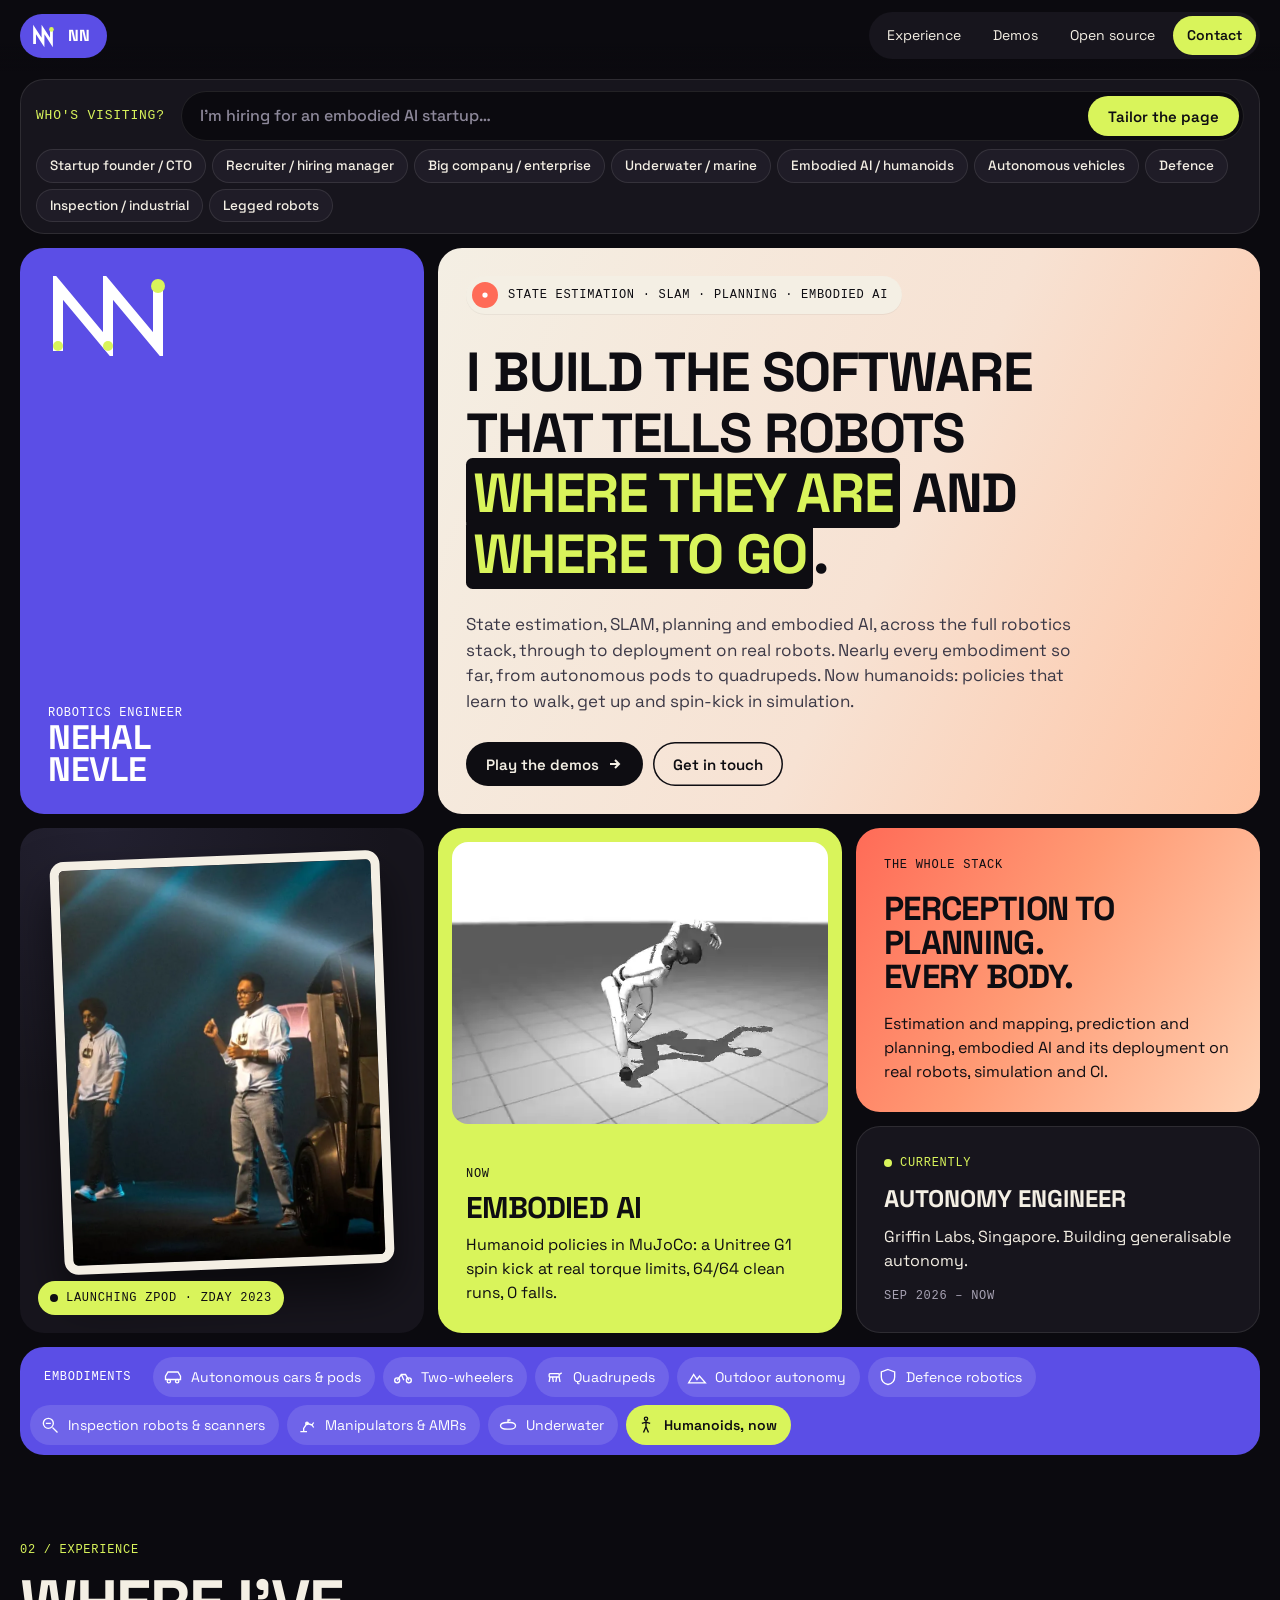
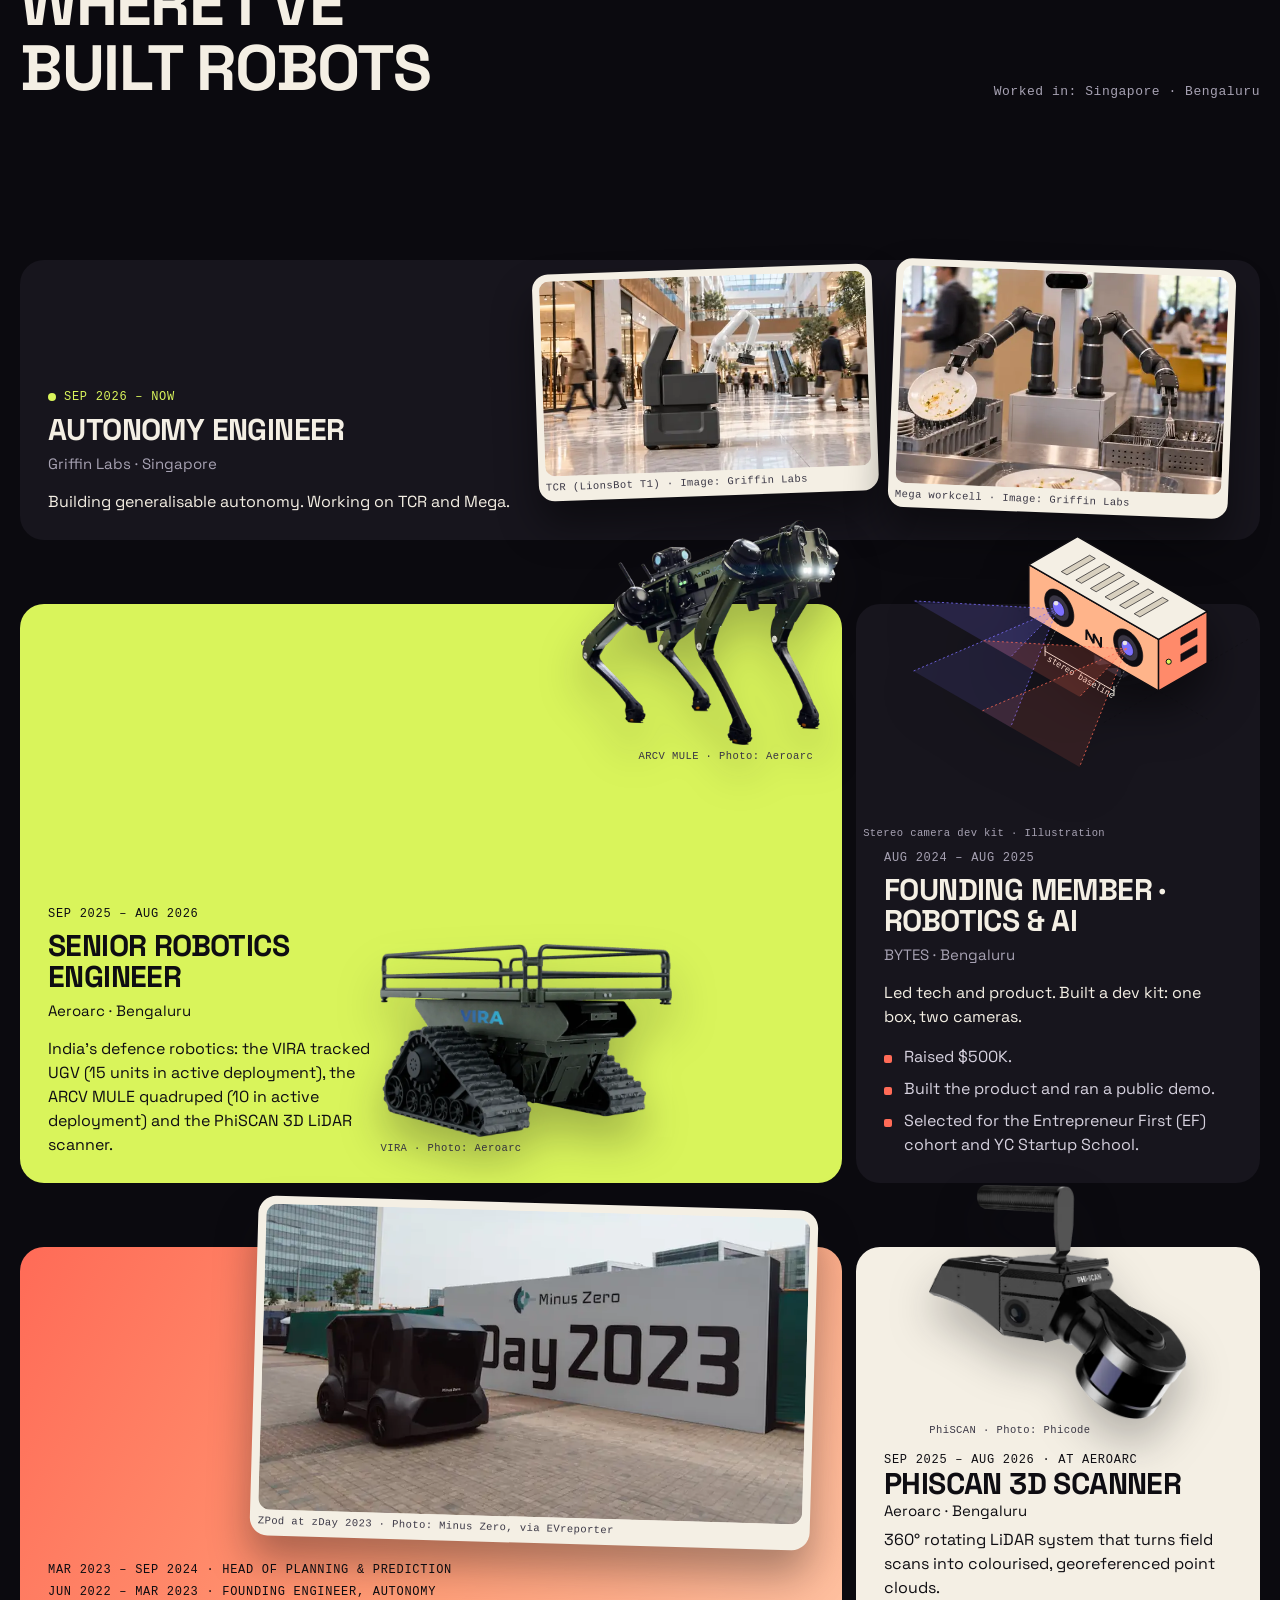
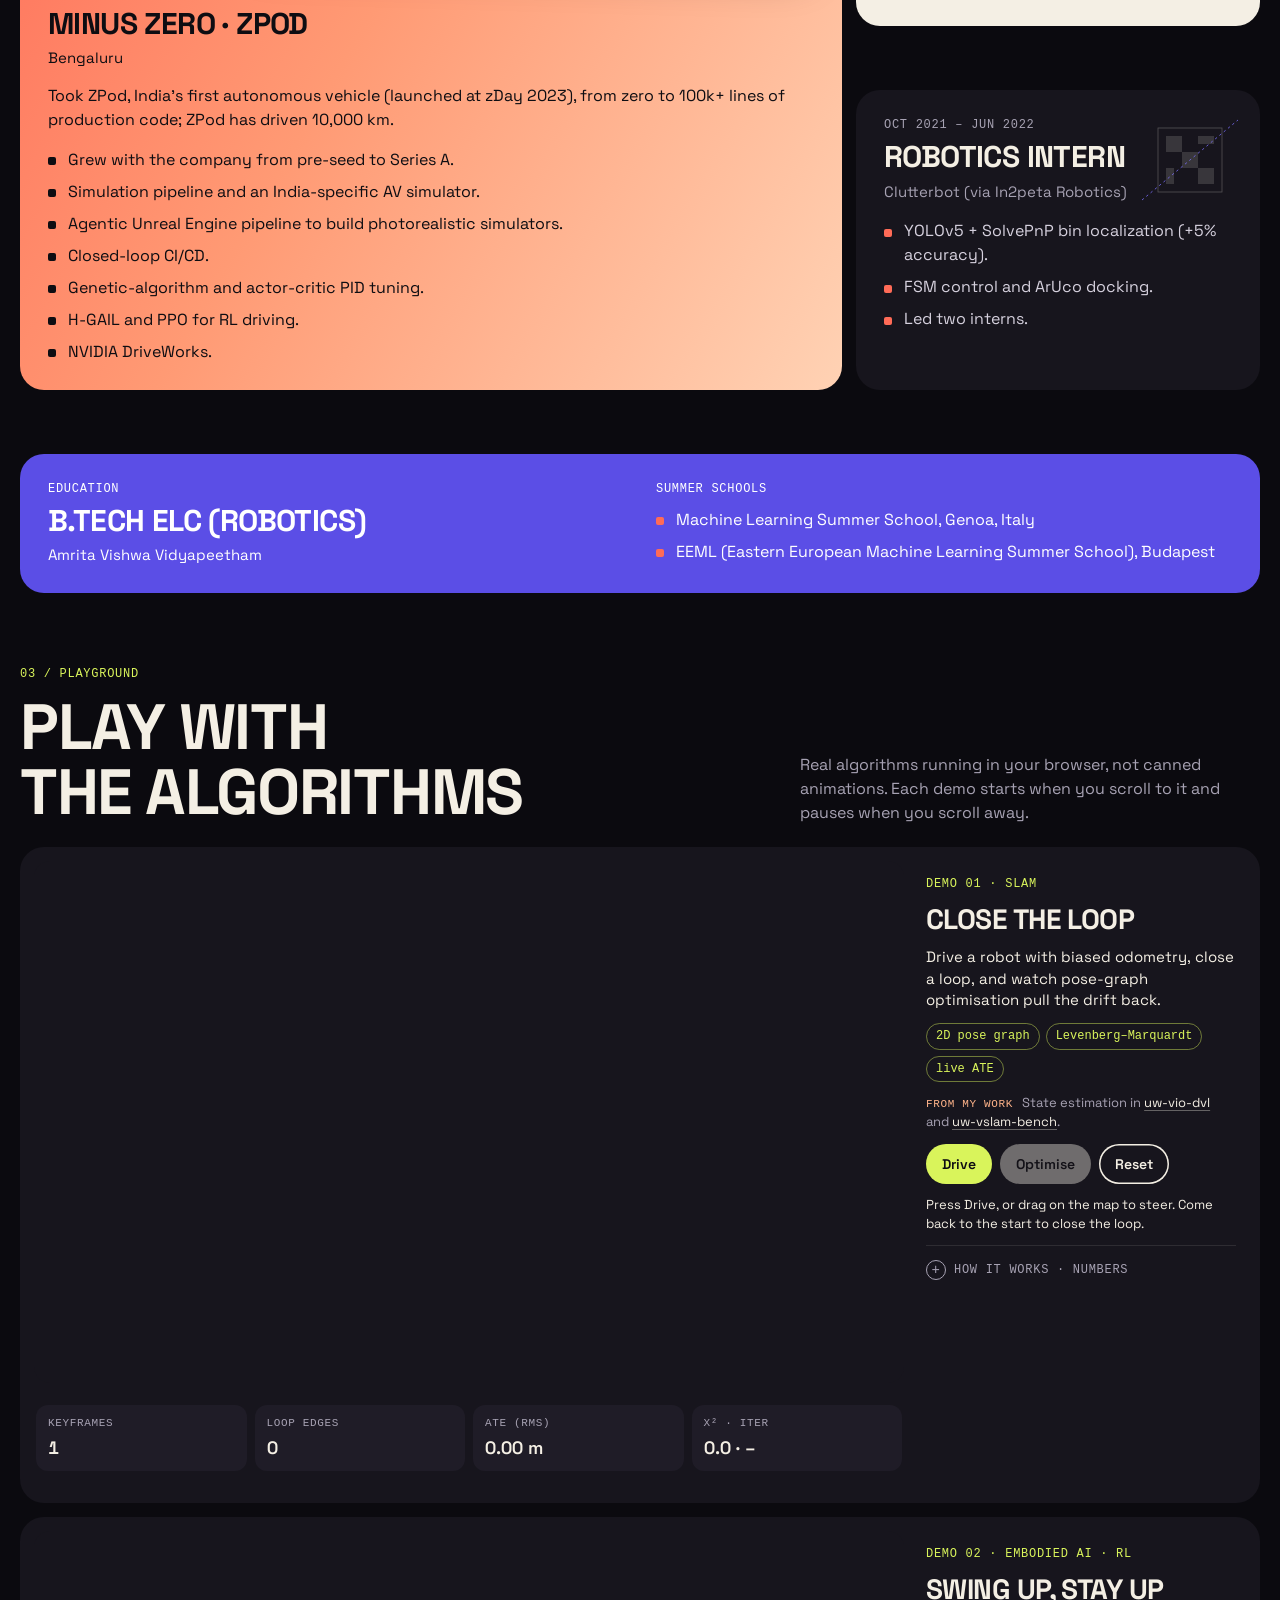
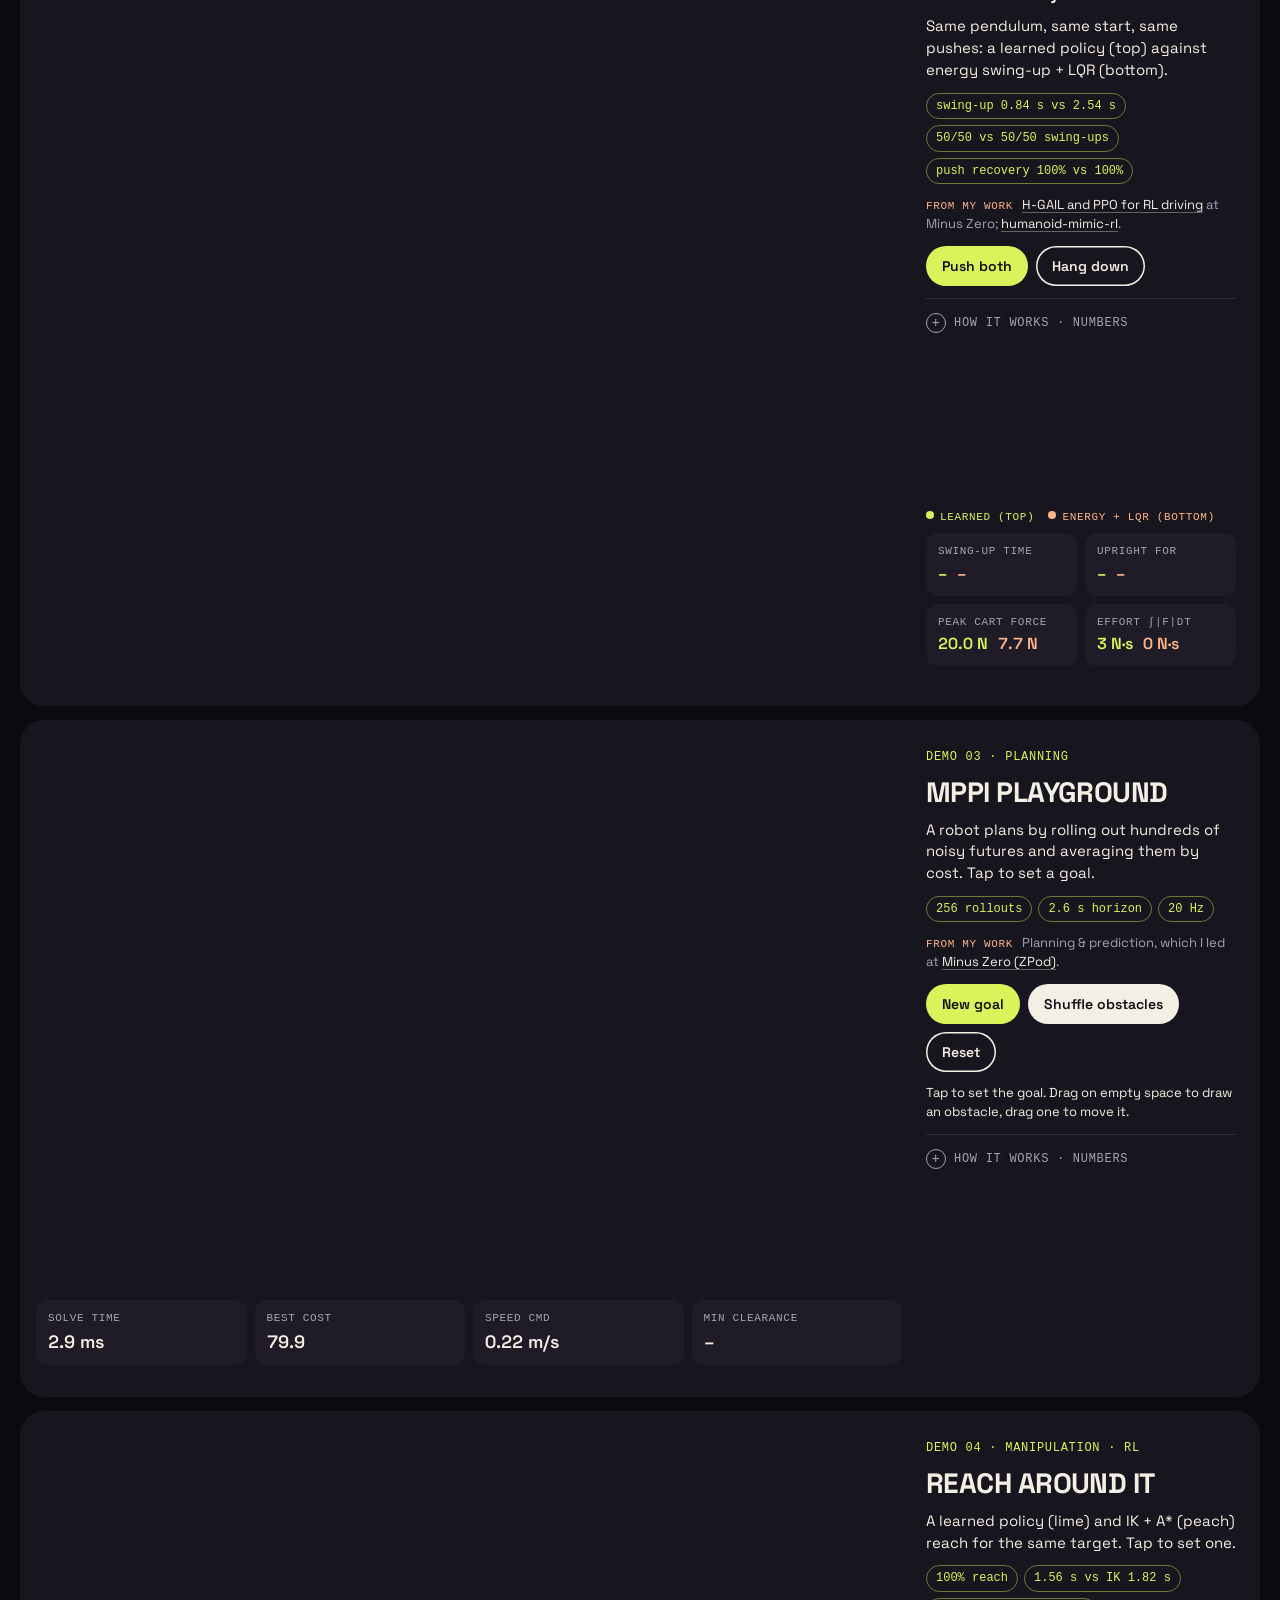
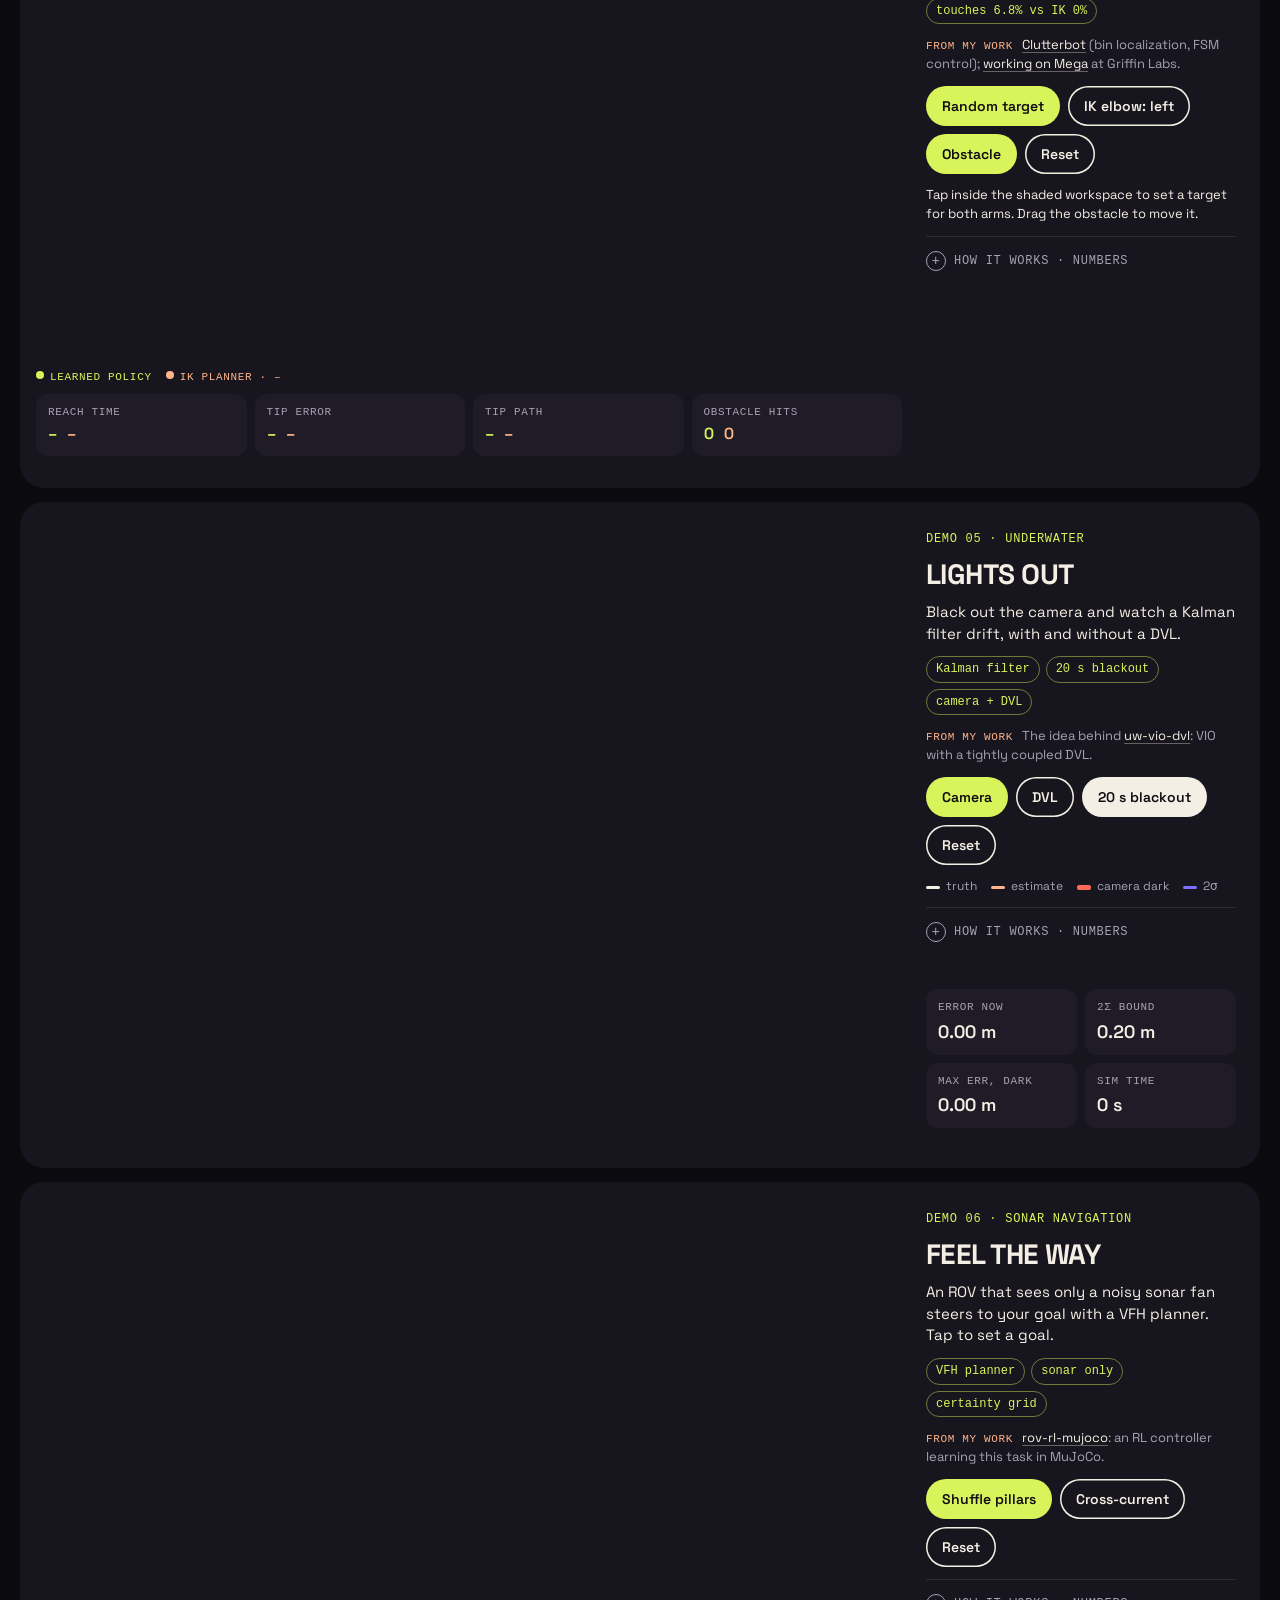
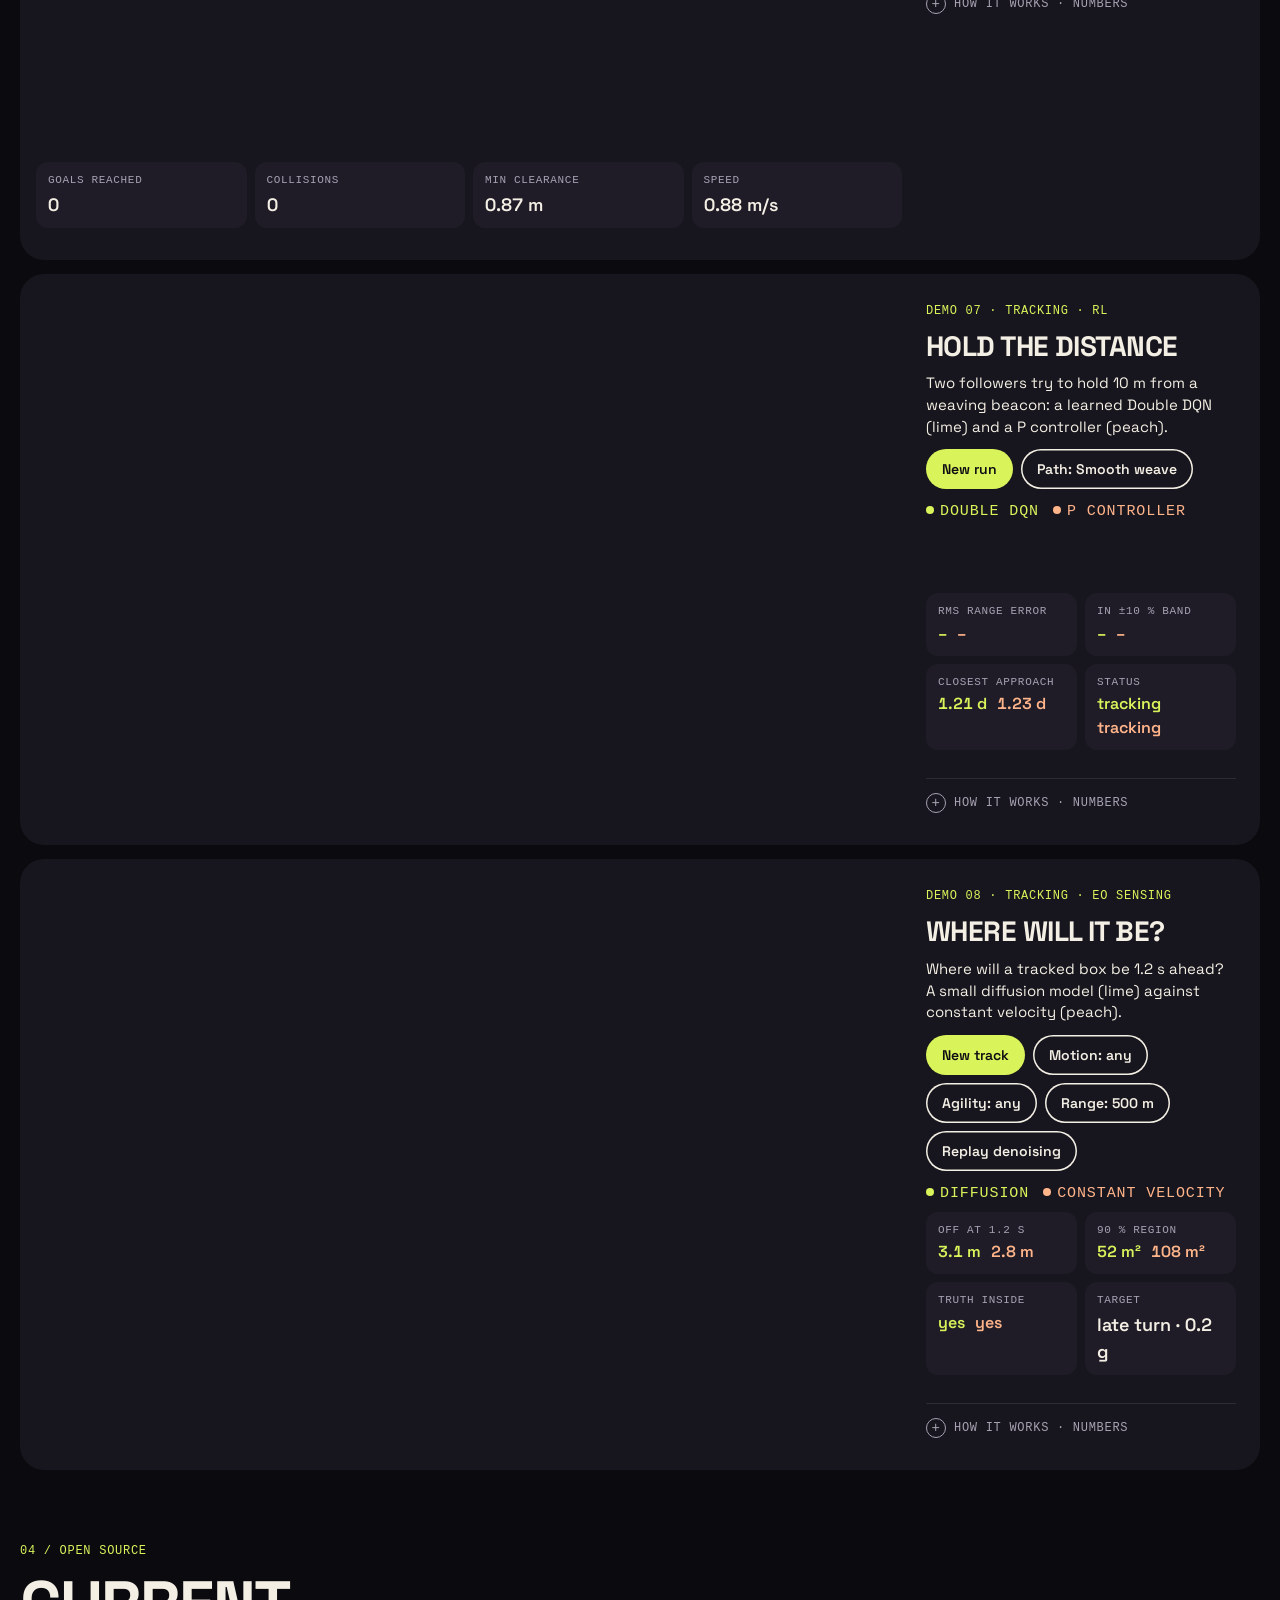
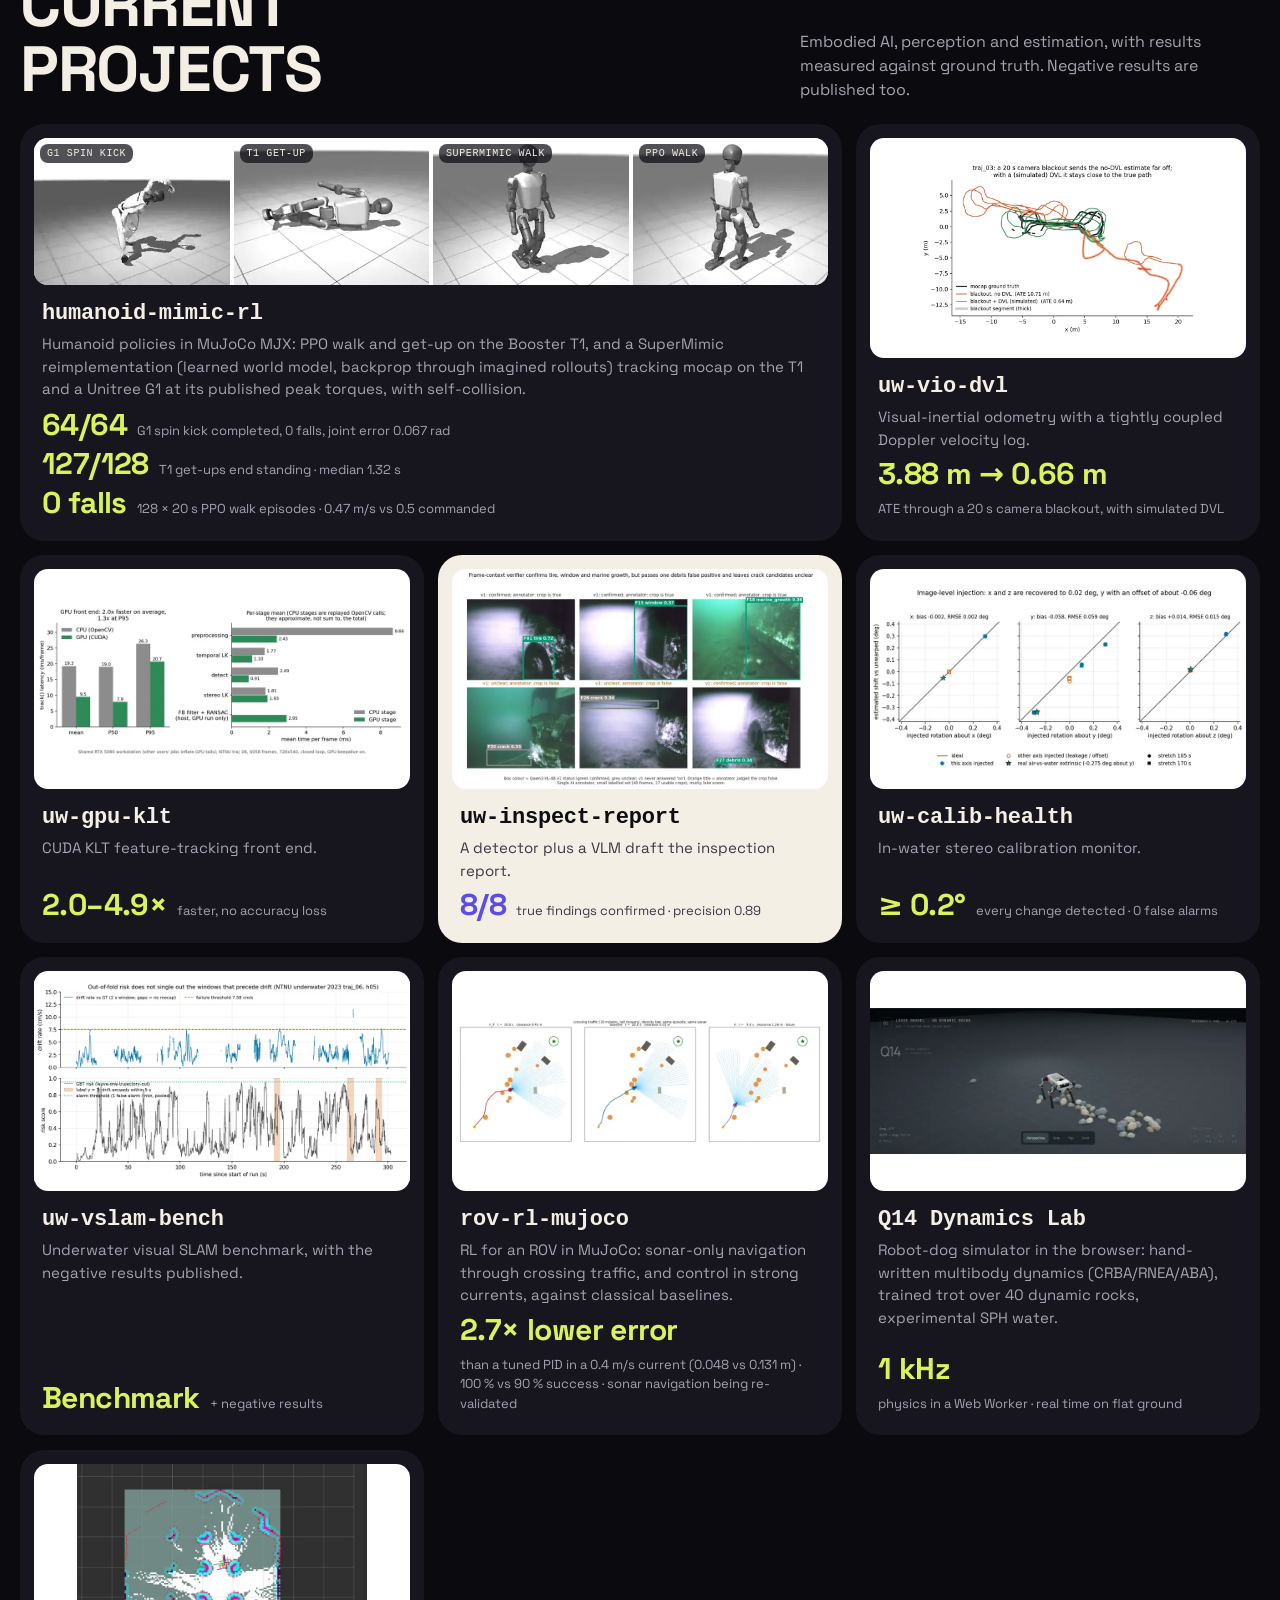
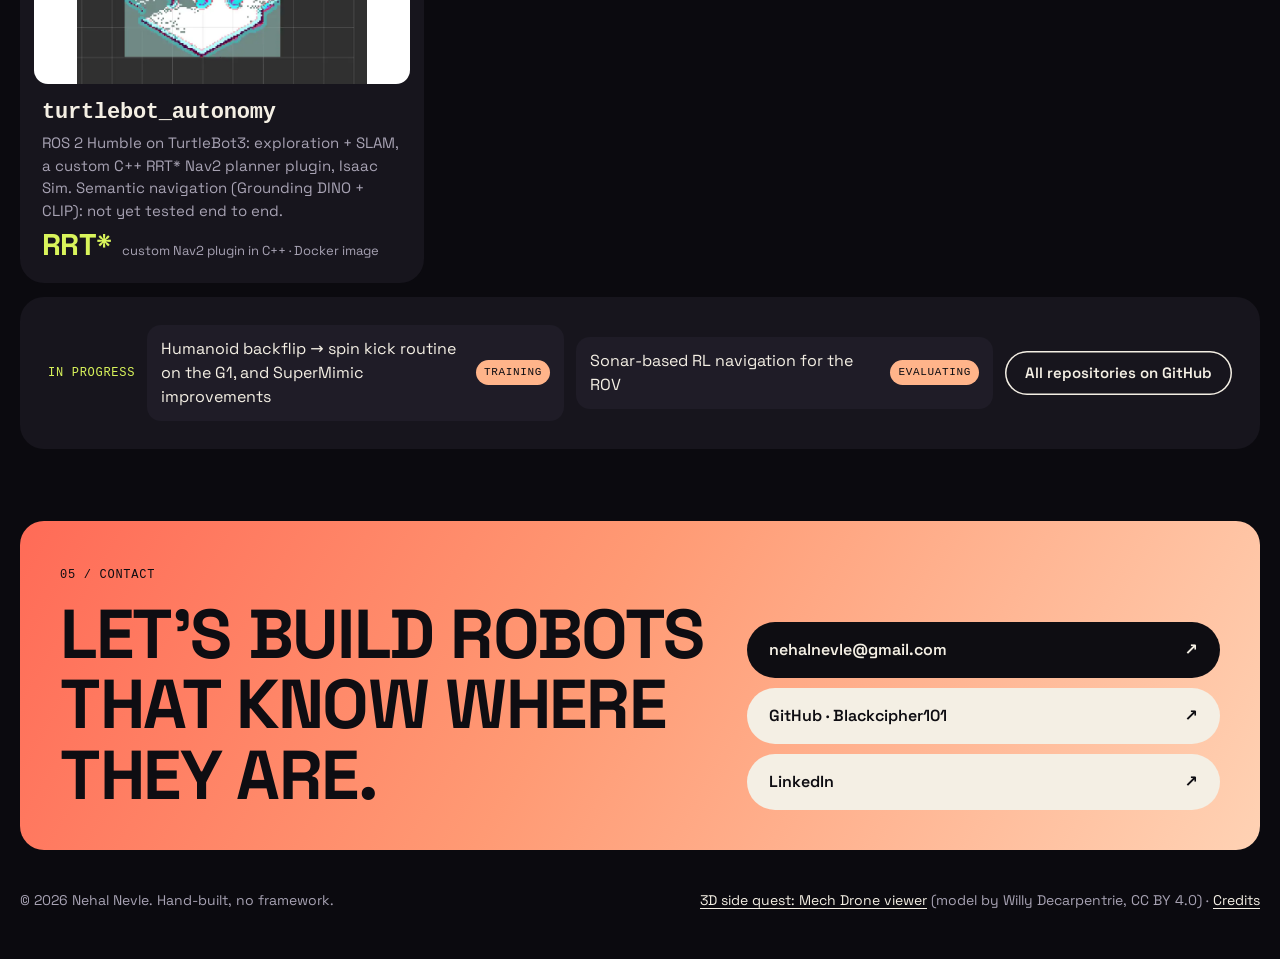
==== commit 1ef3d319: "Embodied AI framing + humanoid and ROV videos General page leads with embodied AI: hero 'Now' card p" ====
--- a/index.html
+++ b/index.html
@@ -18,7 +18,7 @@
   <link rel="icon" href="favicon.svg" type="image/svg+xml">
   <link rel="apple-touch-icon" href="assets/img/apple-touch-icon.png">
   <link rel="preload" href="assets/fonts/space-grotesk-latin-var.woff2" as="font" type="font/woff2" crossorigin>
-  <link rel="stylesheet" href="assets/css/site.css?v=20261106q">
+  <link rel="stylesheet" href="assets/css/site.css?v=20261107a">
   <script>document.documentElement.classList.add('js');
   // Section order for the audience preset, set before first paint so nothing moves (no layout shift).
   // Same choice rule and preset -> group map as assets/js/audience.js (PRESETS[..].sections), which re-checks it.
@@ -32,12 +32,12 @@
     // hero does not change height on screen. Same URL as the module tag below, so it runs only once.
     if (g.hasOwnProperty(id)) {
       var s = document.createElement('script');
-      s.type = 'module'; s.src = 'assets/js/audience.js?v=20261106q'; s.setAttribute('blocking', 'render');
+      s.type = 'module'; s.src = 'assets/js/audience.js?v=20261107a'; s.setAttribute('blocking', 'render');
       document.head.appendChild(s);
     }
   })();</script>
-  <script type="module" src="assets/js/site.js?v=20261106q"></script>
-  <script type="module" src="assets/js/audience.js?v=20261106q"></script>
+  <script type="module" src="assets/js/site.js?v=20261107a"></script>
+  <script type="module" src="assets/js/audience.js?v=20261107a"></script>
 </head>
 <body>
   <a class="skip" href="#main">Skip to content</a>
@@ -66,7 +66,7 @@
             <div class="tailor-ask">
               <label class="mono tailor-label" id="tailor-title" for="tailor-input">Who's visiting?</label>
               <div class="tailor-field">
-                <input id="tailor-input" name="who" type="text" maxlength="160" placeholder="I'm hiring for an underwater robotics startup…" aria-describedby="tailor-hint">
+                <input id="tailor-input" name="who" type="text" maxlength="160" placeholder="I'm hiring for an embodied AI startup…" aria-describedby="tailor-hint">
                 <button class="btn btn-lime" type="submit">Tailor the page</button>
               </div>
               <p class="tailor-hint" id="tailor-hint">The page reorders itself for you. Nothing is sent anywhere.</p>
@@ -98,7 +98,7 @@
             <span class="pill-label mono"><span class="dot" aria-hidden="true"><svg viewBox="0 0 16 16"><circle cx="8" cy="8" r="3" fill="#fff"/></svg></span><span data-aud="pill">State estimation · SLAM · Planning · Embodied AI</span></span>
             <h1 data-aud="headline">I build the software that tells robots <b>where they are</b> and <b>where to go</b>.</h1>
             <div>
-              <p class="lede" data-aud="lede">State estimation, SLAM, planning and embodied AI, across the full robotics stack, through to deployment on real robots. Nearly every embodiment so far, from autonomous pods to quadrupeds. Now underwater.</p>
+              <p class="lede" data-aud="lede">State estimation, SLAM, planning and embodied AI, across the full robotics stack, through to deployment on real robots. Nearly every embodiment so far, from autonomous pods to quadrupeds. Now humanoids: policies that learn to walk, get up and spin-kick in simulation.</p>
             </div>
             <div class="actions">
               <a class="btn btn-ink" href="#demos">Play the demos
@@ -113,10 +113,10 @@
           </figure>
 
           <div class="card card-lime c-rov">
-            <img src="assets/img/rov.svg" width="580" height="650" alt="Original illustration of an underwater ROV with thrusters, a camera dome, a tether and Doppler velocity log beams" fetchpriority="high">
+            <div class="now-art" data-aud="nowart"><video class="now-vid" src="assets/vid/g1-spinkick.mp4" poster="assets/vid/g1-spinkick.webp" width="640" height="480" autoplay muted loop playsinline preload="metadata" aria-label="Simulated Unitree G1 humanoid doing an airborne spin kick, tracked by a learned SuperMimic policy"></video></div>
             <span class="mono">Now</span>
-            <h2>Underwater autonomy</h2>
-            <p>Visual-inertial odometry, DVL fusion and inspection tooling for robots that cannot see GPS.</p>
+            <h2 data-aud="nowtitle">Embodied AI</h2>
+            <p data-aud="nowtext">Humanoid policies in MuJoCo: a Unitree G1 spin kick at real torque limits, 64/64 clean runs, 0 falls.</p>
           </div>
 
           <div class="card card-warm c-stack" data-tilt>
@@ -142,7 +142,8 @@
           <li class="chip"><svg viewBox="0 0 24 24" fill="none" stroke="currentColor" stroke-width="1.6" aria-hidden="true"><path d="M12 3l8 3v6c0 5-3.5 8-8 9-4.5-1-8-4-8-9V6z"/></svg>Defence robotics</li>
           <li class="chip"><svg viewBox="0 0 24 24" fill="none" stroke="currentColor" stroke-width="1.6" aria-hidden="true"><circle cx="10" cy="10" r="6"/><path d="M15 15l6 6M7 10h6"/></svg>Inspection robots &amp; scanners</li>
           <li class="chip"><svg viewBox="0 0 24 24" fill="none" stroke="currentColor" stroke-width="1.6" aria-hidden="true"><path d="M4 20h8M8 20v-4l4-6 6 2M18 12l2-3M18 12l2 3"/><circle cx="12" cy="10" r="1.5"/></svg>Manipulators &amp; AMRs</li>
-          <li class="chip chip-now"><svg viewBox="0 0 24 24" fill="none" stroke="currentColor" stroke-width="1.6" aria-hidden="true"><path d="M3 13c0-2.5 3-4 8-4h4c3 0 6 1.5 6 4s-3 4-6 4h-4c-5 0-8-1.5-8-4z"/><path d="M12 9V6h3"/></svg>Underwater, now</li>
+          <li class="chip"><svg viewBox="0 0 24 24" fill="none" stroke="currentColor" stroke-width="1.6" aria-hidden="true"><path d="M3 13c0-2.5 3-4 8-4h4c3 0 6 1.5 6 4s-3 4-6 4h-4c-5 0-8-1.5-8-4z"/><path d="M12 9V6h3"/></svg>Underwater</li>
+          <li class="chip chip-now"><svg viewBox="0 0 24 24" fill="none" stroke="currentColor" stroke-width="1.6" aria-hidden="true"><circle cx="12" cy="4.5" r="2"/><path d="M12 7v7M7 10l5-1.5 5 1.5M9 21l3-7 3 7"/></svg>Humanoids, now</li>
         </ul>
       </div>
     </section>
@@ -574,10 +575,28 @@
             <span class="mono"><span class="sec-n"></span> / Open source</span>
             <h2 id="work-title">Current<br>projects</h2>
           </div>
-          <p>Underwater perception and estimation, with results measured against ground truth. Negative results are published too.</p>
+          <p>Embodied AI, perception and estimation, with results measured against ground truth. Negative results are published too.</p>
         </div>
         <div class="bento">
-          <a class="card proj proj-wide reveal" data-proj="vio" href="https://github.com/Blackcipher101/uw-vio-dvl" data-tilt>
+          <a class="card proj proj-wide reveal" data-proj="humanoid" href="https://github.com/Blackcipher101/humanoid-mimic-rl" data-tilt>
+            <figure>
+              <div class="vid-grid">
+                <div class="vid-tile"><video src="assets/vid/g1-spinkick-sm.mp4" poster="assets/vid/g1-spinkick-sm.webp" width="360" height="270" autoplay muted loop playsinline preload="none" aria-label="Unitree G1 doing an airborne spin kick (SuperMimic, CMU mocap clip)"></video><span class="mono">G1 spin kick</span></div>
+                <div class="vid-tile"><video src="assets/vid/t1-getup-sm.mp4" poster="assets/vid/t1-getup-sm.webp" width="360" height="270" autoplay muted loop playsinline preload="none" aria-label="Booster T1 getting up from lying on its back (PPO)"></video><span class="mono">T1 get-up</span></div>
+                <div class="vid-tile"><video src="assets/vid/t1-supermimic-walk-sm.mp4" poster="assets/vid/t1-supermimic-walk-sm.webp" width="360" height="270" autoplay muted loop playsinline preload="none" aria-label="Booster T1 tracking a walk clip with the SuperMimic policy"></video><span class="mono">SuperMimic walk</span></div>
+                <div class="vid-tile"><video src="assets/vid/t1-ppo-walk-sm.mp4" poster="assets/vid/t1-ppo-walk-sm.webp" width="360" height="270" autoplay muted loop playsinline preload="none" aria-label="Booster T1 walking forward at 0.5 m/s (PPO)"></video><span class="mono">PPO walk</span></div>
+              </div>
+              <figcaption>Simulation videos: humanoid-mimic-rl README · © Nehal Nevle · CMU mocap data: mocap.cs.cmu.edu</figcaption>
+            </figure>
+            <div class="proj-body">
+              <h3>humanoid-mimic-rl</h3>
+              <p>Humanoid policies in MuJoCo MJX: PPO walk and get-up on the Booster T1, and a SuperMimic reimplementation (learned world model, backprop through imagined rollouts) tracking mocap on the T1 and a Unitree G1 at its published peak torques, with self-collision.</p>
+              <div class="metric"><strong>64/64</strong><span>G1 spin kick completed, 0 falls, joint error 0.067 rad</span></div>
+              <div class="metric"><strong>127/128</strong><span>T1 get-ups end standing · median 1.32 s</span></div>
+              <div class="metric"><strong>0 falls</strong><span>128 × 20 s PPO walk episodes · 0.47 m/s vs 0.5 commanded</span></div>
+            </div>
+          </a>
+          <a class="card proj reveal" data-proj="vio" href="https://github.com/Blackcipher101/uw-vio-dvl" data-tilt>
             <figure>
               <img src="assets/img/uw-vio-dvl-trajectory.webp" width="900" height="700" loading="lazy" decoding="async" alt="Plot of one trajectory during a 20 second camera blackout: the estimate without DVL wanders far off, the estimate with a simulated DVL stays close to the motion-capture ground truth">
               <figcaption>Figure: uw-vio-dvl README (one example trajectory) · © Nehal Nevle</figcaption>
@@ -634,8 +653,8 @@
           </a>
           <a class="card proj reveal" data-proj="rov" href="https://github.com/Blackcipher101/rov-rl-mujoco" data-tilt>
             <figure>
-              <img src="assets/img/rov-nav-overhead.webp" width="900" height="422" loading="lazy" decoding="async" alt="Overhead map of an ROV navigating with sonar through an obstacle field with moving obstacles: RL policy on the left, VFH+ planner on the right">
-              <figcaption>Figure: rov-rl-mujoco README · © Nehal Nevle</figcaption>
+              <video src="assets/vid/rov-nav-overhead.mp4" poster="assets/vid/rov-nav-overhead.webp" width="960" height="320" autoplay muted loop playsinline preload="none" aria-label="Overhead view of one ROV episode through crossing traffic with sonar only, three controllers side by side: fine-tuned RL policy, VFH+ baseline, and the RL policy before fine-tuning, which fails"></video>
+              <figcaption>One evaluation episode, picked for illustration: fine-tuned RL · VFH+ · RL before fine-tuning · © Nehal Nevle</figcaption>
             </figure>
             <div class="proj-body">
               <h3>rov-rl-mujoco</h3>
@@ -665,20 +684,9 @@
               <div class="metric"><strong>RRT*</strong><span>custom Nav2 plugin in C++ · Docker image</span></div>
             </div>
           </a>
-          <a class="card proj reveal" data-proj="humanoid" href="https://github.com/Blackcipher101/humanoid-mimic-rl" data-tilt>
-            <figure>
-              <img src="assets/img/humanoid-walk.webp" width="640" height="480" loading="lazy" decoding="async" alt="Booster T1 humanoid walking forward in MuJoCo with a trained PPO policy">
-              <figcaption>Frame: humanoid-mimic-rl README · © Nehal Nevle</figcaption>
-            </figure>
-            <div class="proj-body">
-              <h3>humanoid-mimic-rl</h3>
-              <p>Booster T1 humanoid in MuJoCo MJX: PPO walking, plus get-up, backflip, DeepMimic imitation and a SuperMimic reimplementation (training).</p>
-              <div class="metric"><strong>0 falls</strong><span>128 × 20 s walk episodes · 100 % success · 0.47 m/s vs 0.5 commanded</span></div>
-            </div>
-          </a>
           <div class="card proj-wip reveal" data-proj="wip">
             <span class="mono" style="color:var(--lime)">In progress</span>
-            <div class="wip"><span>Humanoid get-up, backflip and SuperMimic</span><span class="badge">Training</span></div>
+            <div class="wip"><span>Humanoid backflip → spin kick routine on the G1, and SuperMimic improvements</span><span class="badge">Training</span></div>
             <div class="wip"><span>Sonar-based RL navigation for the ROV</span><span class="badge">Evaluating</span></div>
             <a class="btn btn-ghost" href="https://github.com/Blackcipher101">All repositories on GitHub</a>
           </div>
--- a/assets/css/site.css
+++ b/assets/css/site.css
@@ -522,3 +522,14 @@
   .js .reveal { opacity: 1; transform: none; }
   [data-tilt] { transform: none !important; }
 }
+
+/* ---------- videos (hero "Now" card, project cards) ---------- */
+.c-rov .now-art { position: absolute; left: 14px; right: 14px; top: 14px; }
+.c-rov .now-vid { display: block; width: 100%; height: auto; aspect-ratio: 4 / 3; object-fit: cover; border-radius: 16px; background: #fff; }
+.c-rov .now-art img { position: static; transform: none; width: 100%; filter: none; } /* underwater preset: ROV illustration */
+.proj figure > video { display: block; width: 100%; height: 220px; object-fit: contain; background: #fff; }
+.vid-grid { display: grid; grid-template-columns: repeat(2, 1fr); gap: 4px; background: #fff; }
+.proj-wide .vid-grid { grid-template-columns: repeat(4, 1fr); }
+.vid-tile { position: relative; }
+.vid-tile video { display: block; width: 100%; height: auto; aspect-ratio: 4 / 3; object-fit: cover; }
+.vid-tile span { position: absolute; left: 6px; top: 6px; padding: 2px 7px; border-radius: 8px; font-size: 10px; background: rgba(14,13,18,.72); color: var(--cream); }
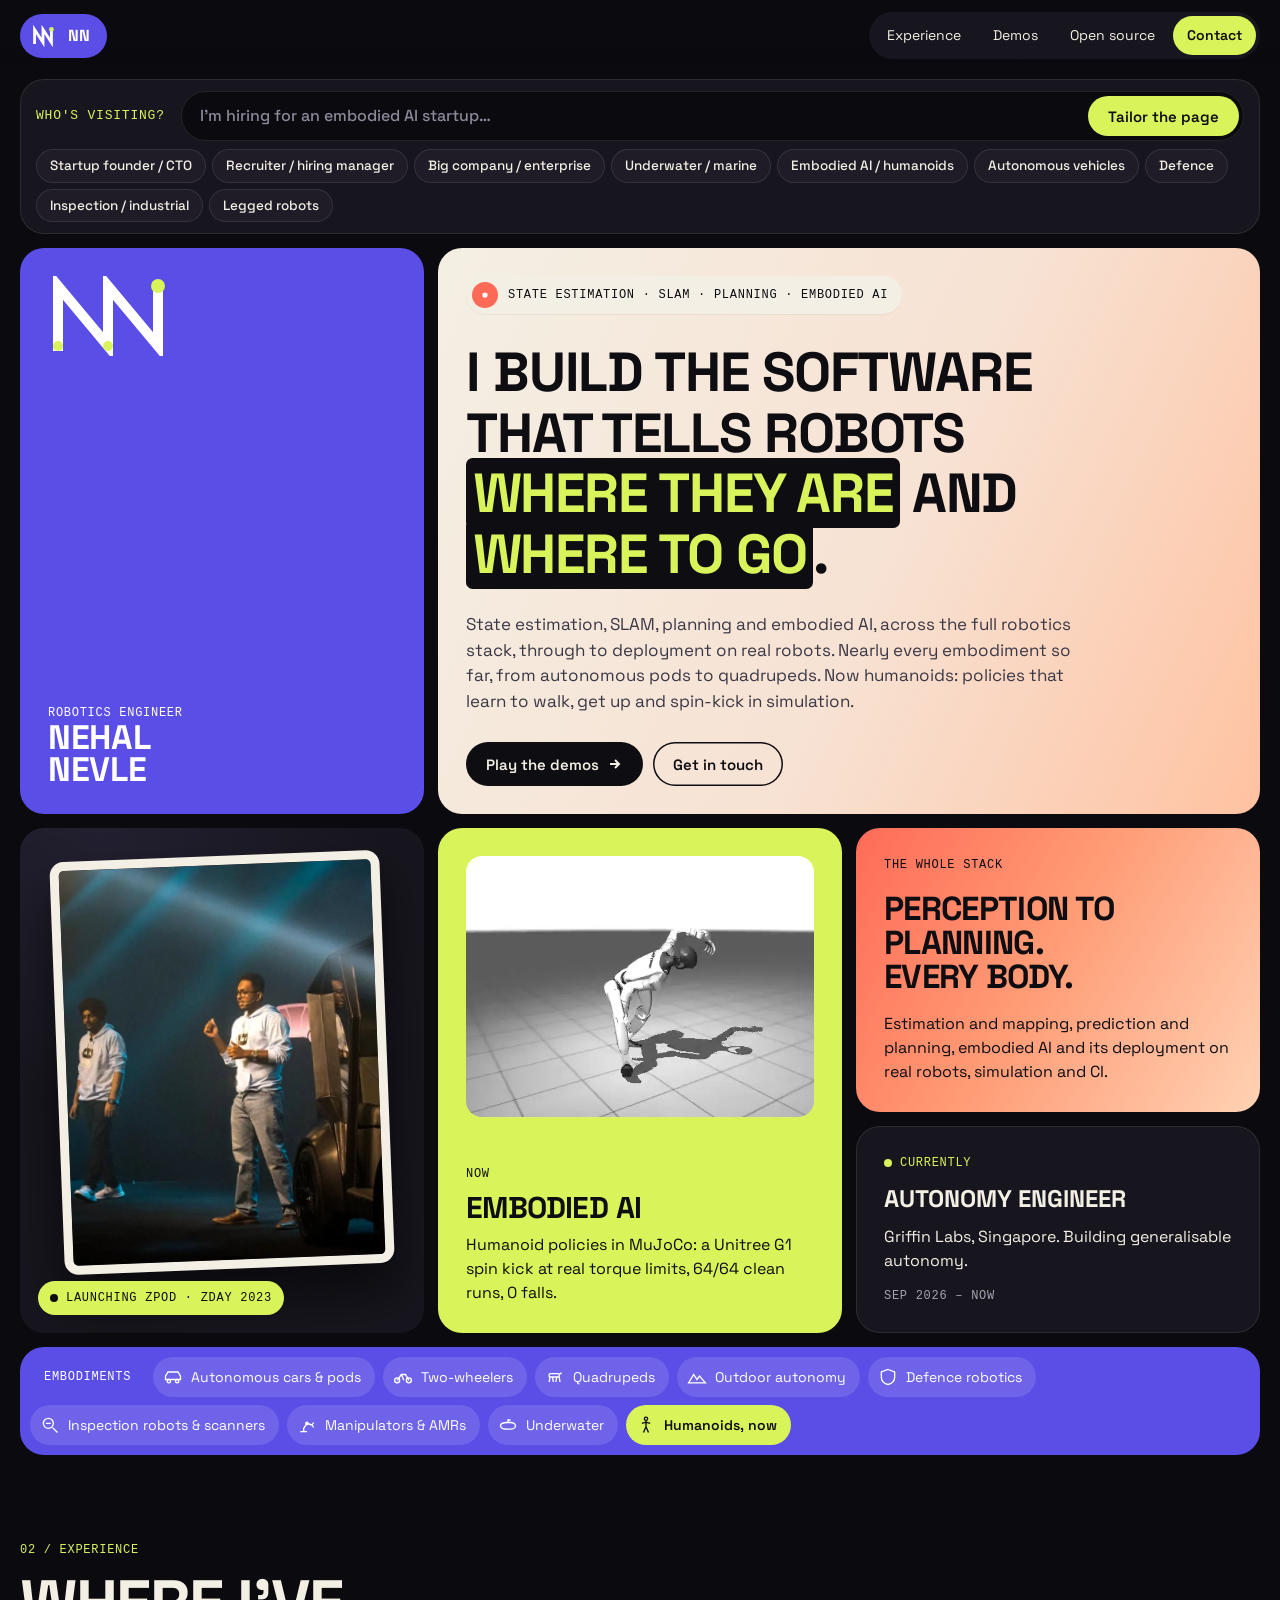
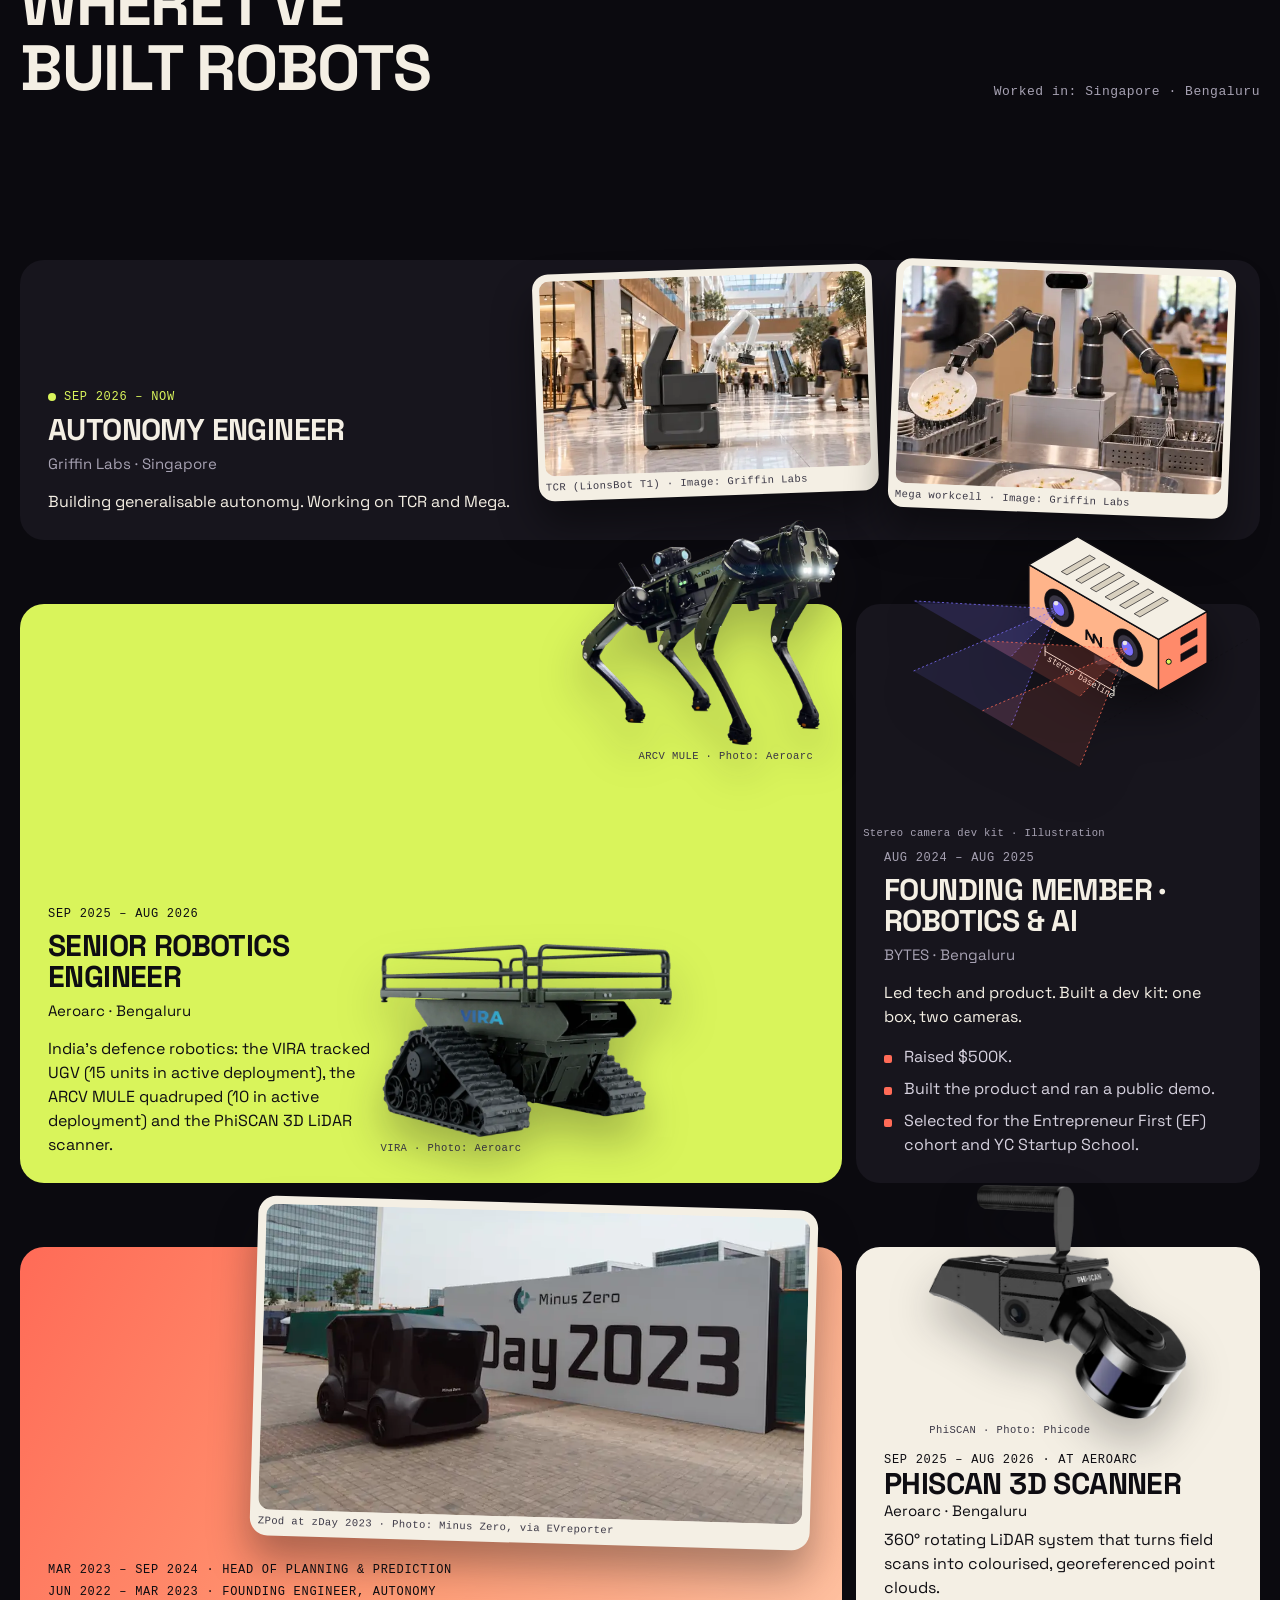
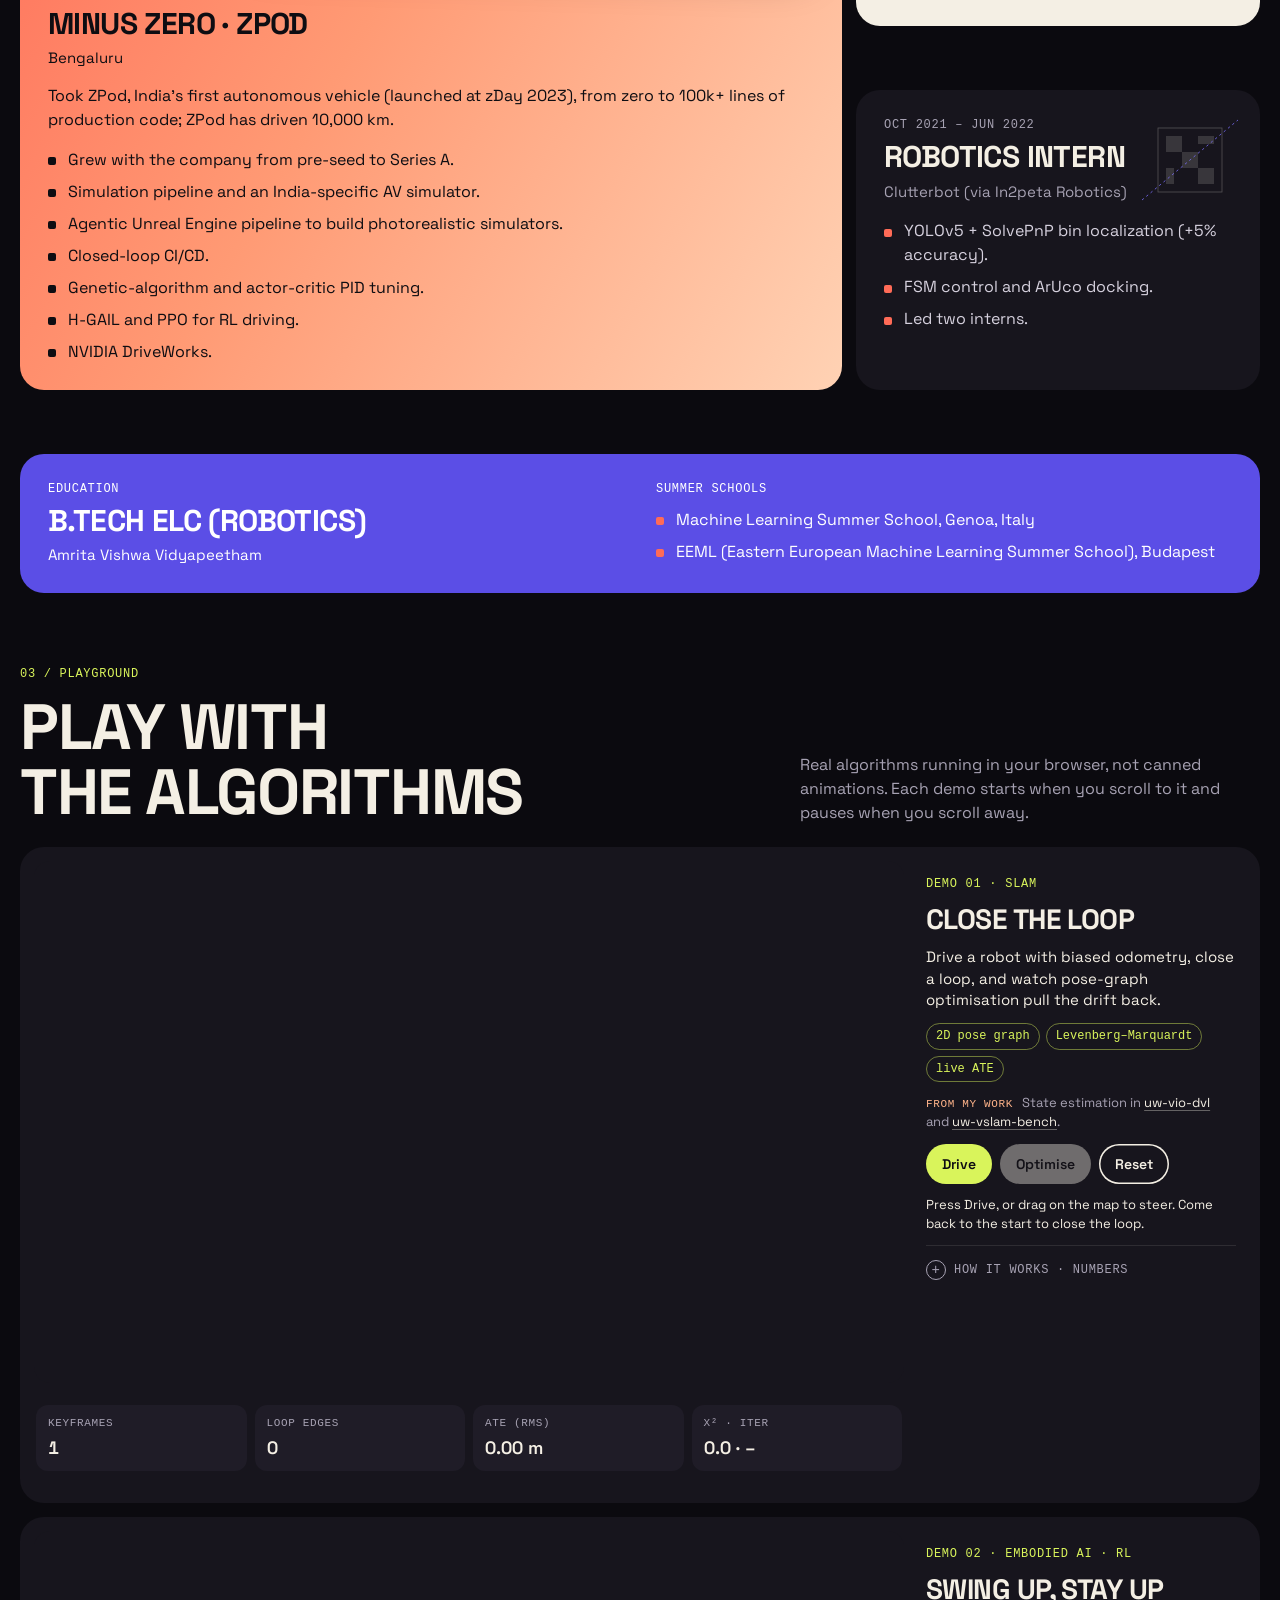
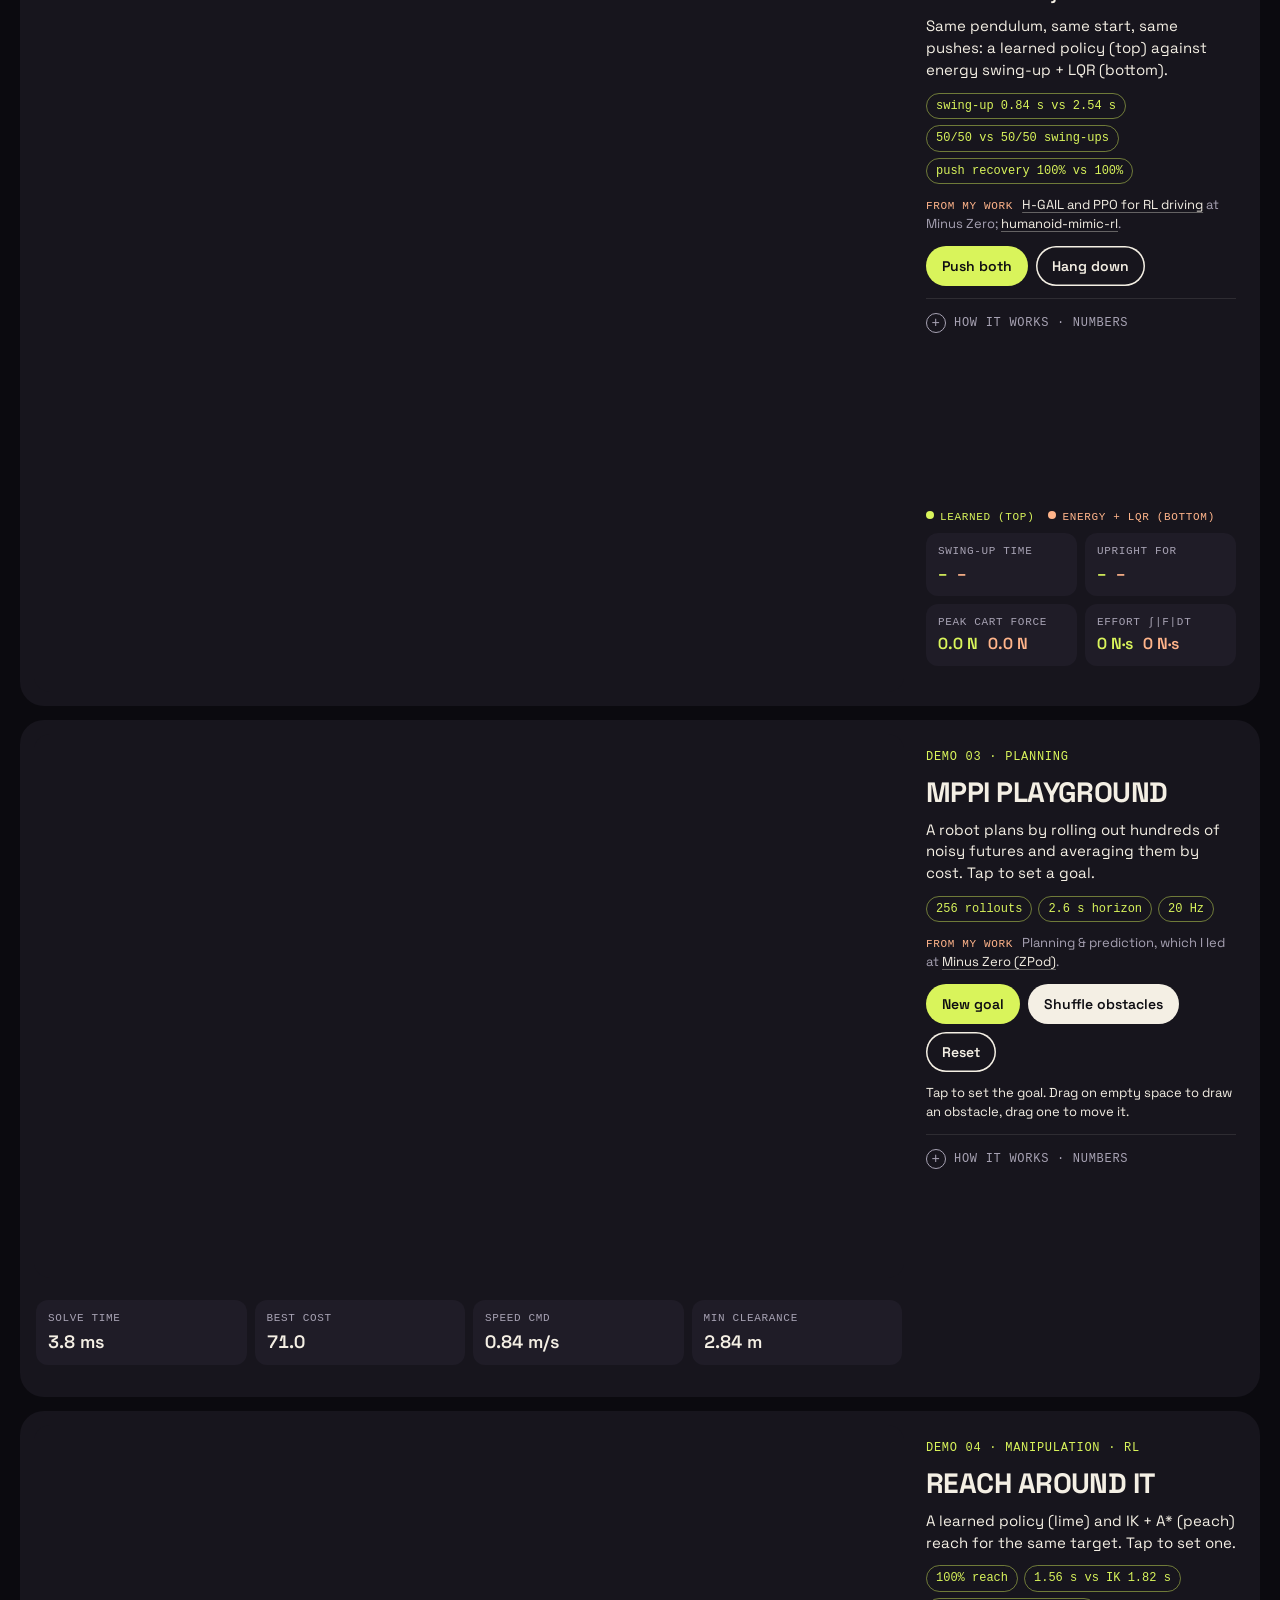
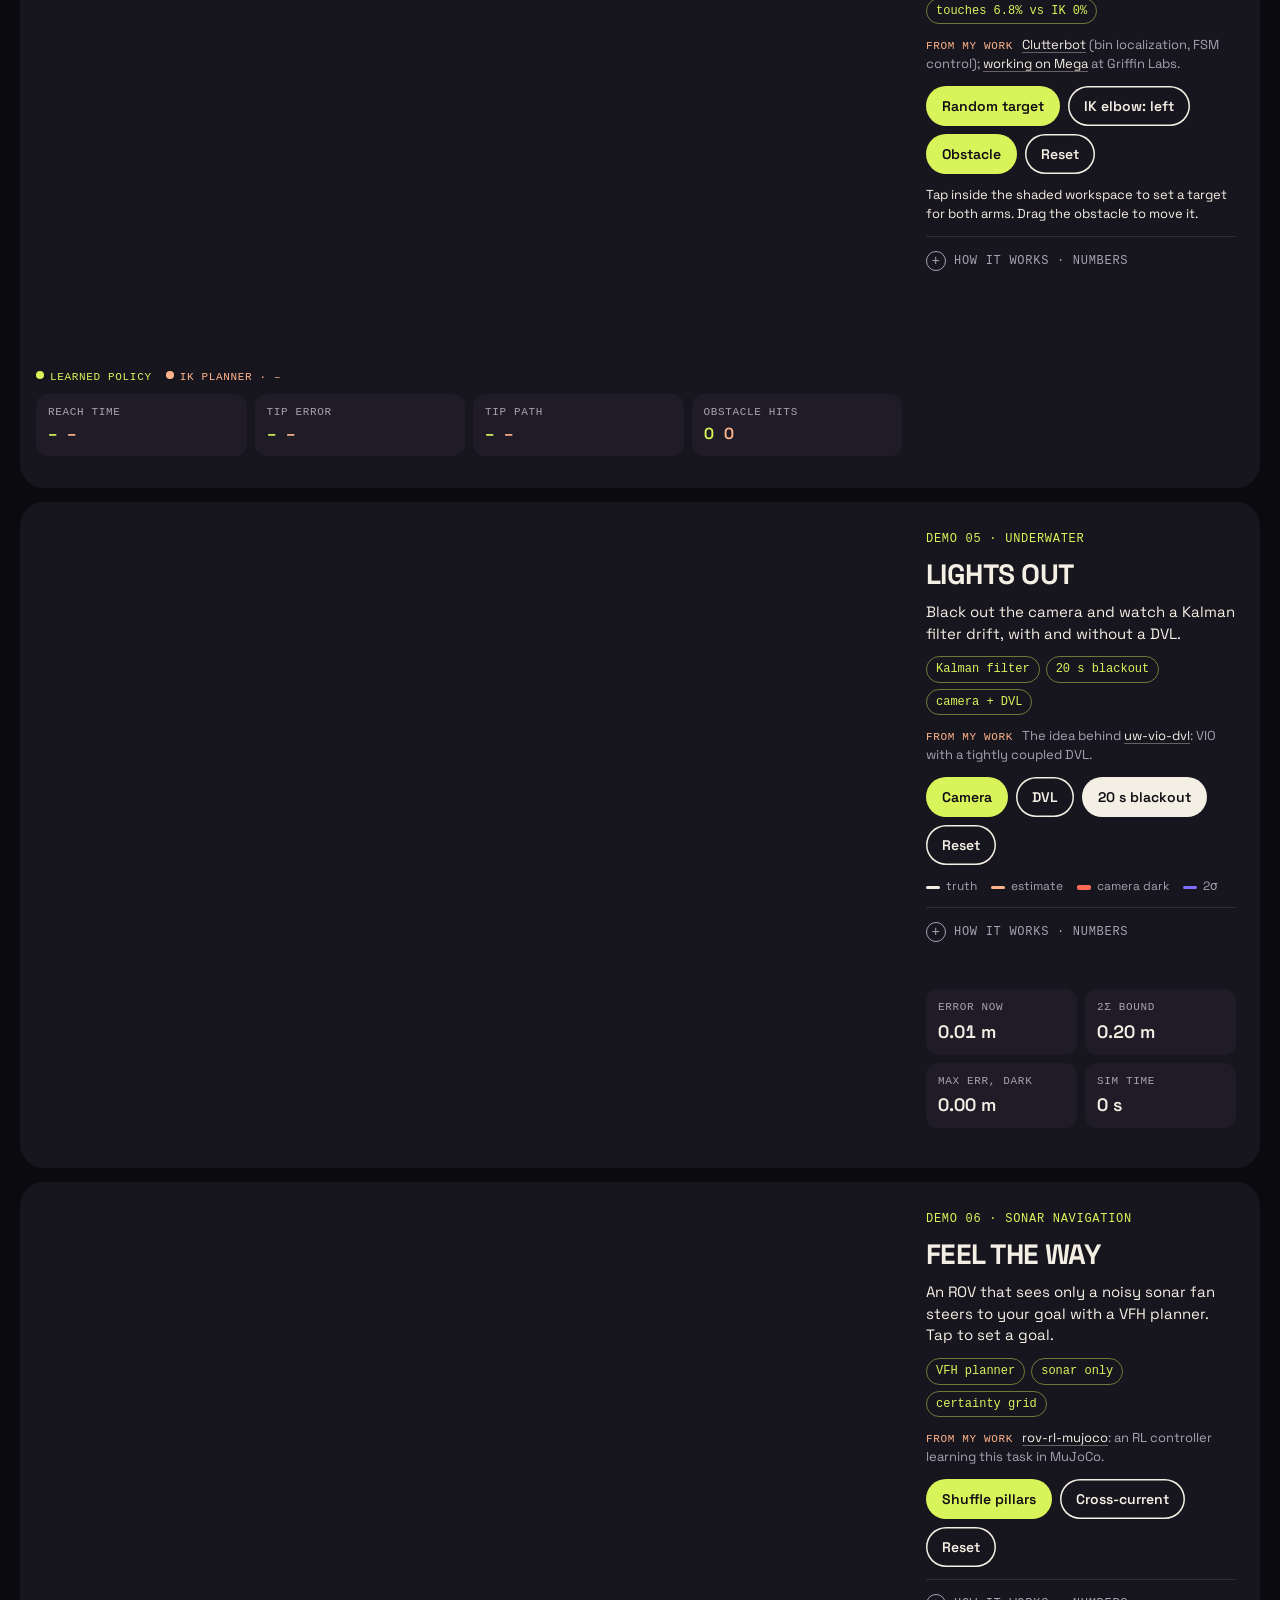
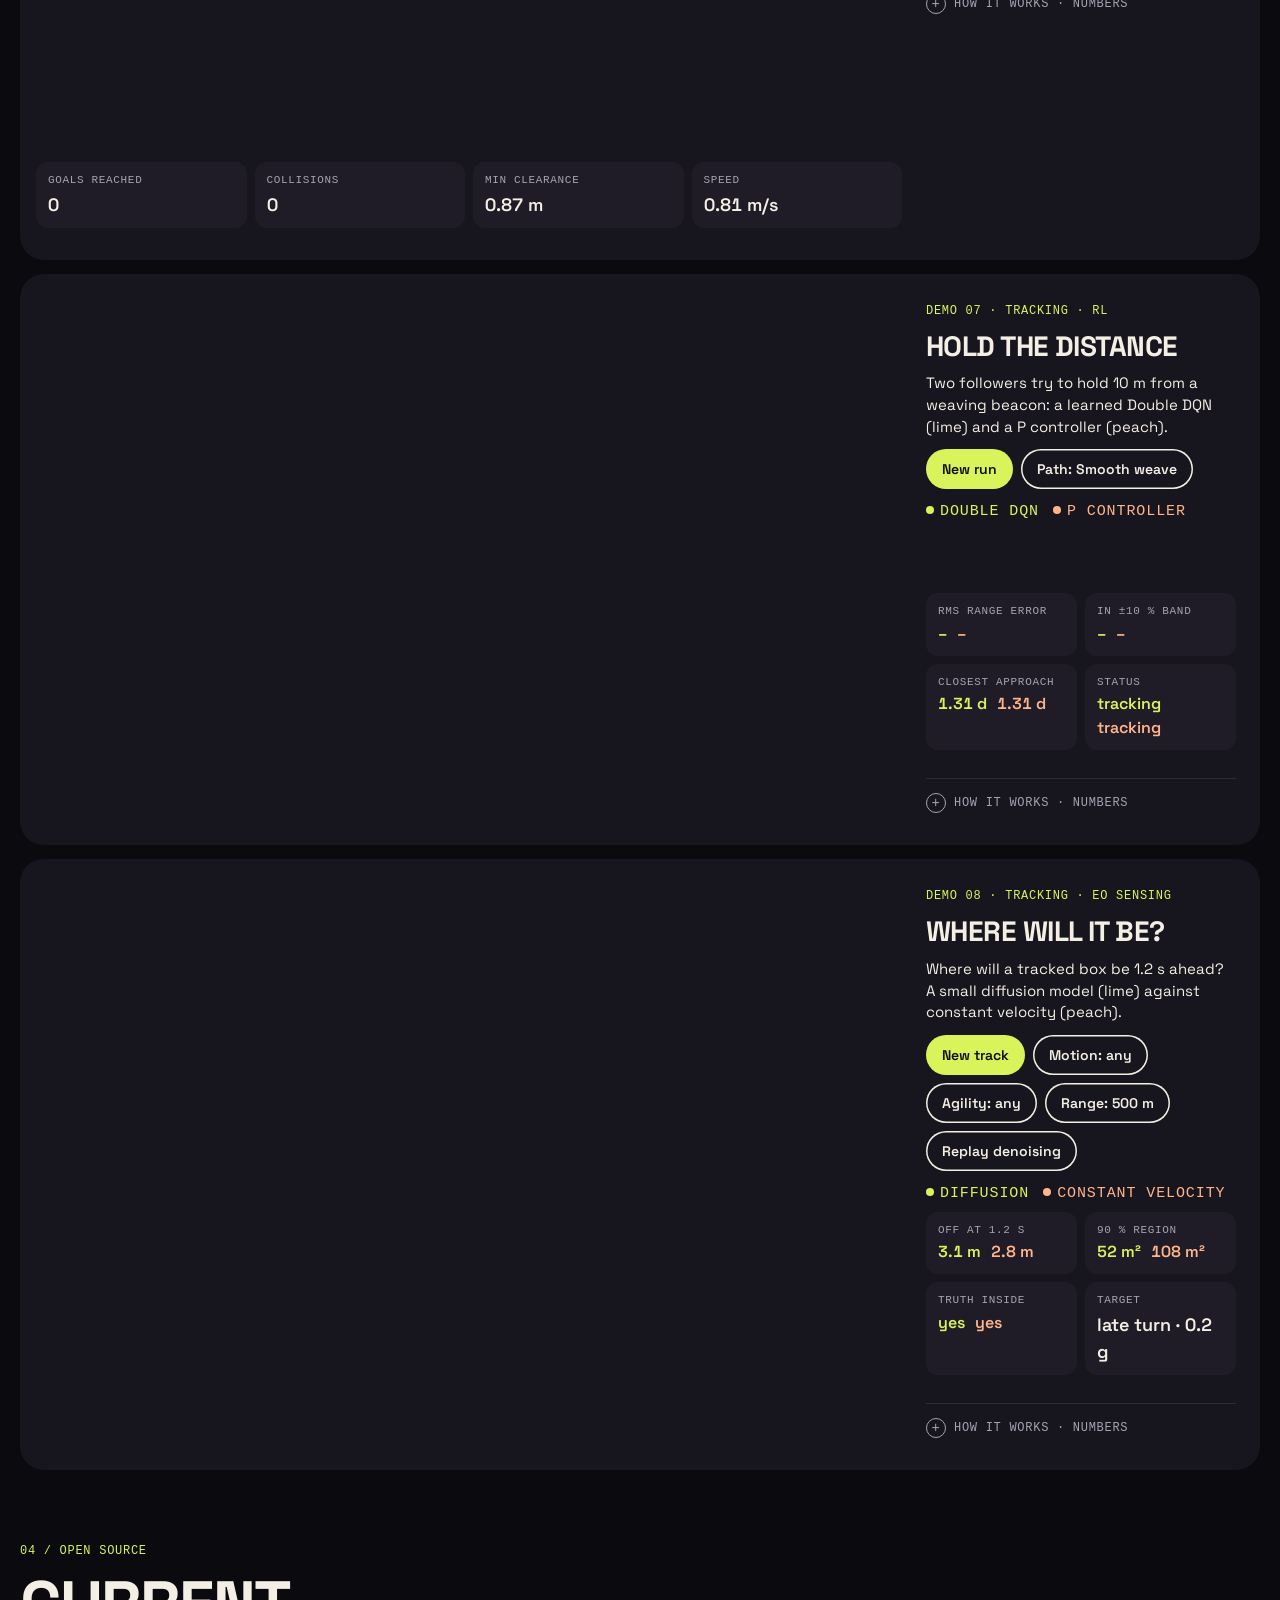
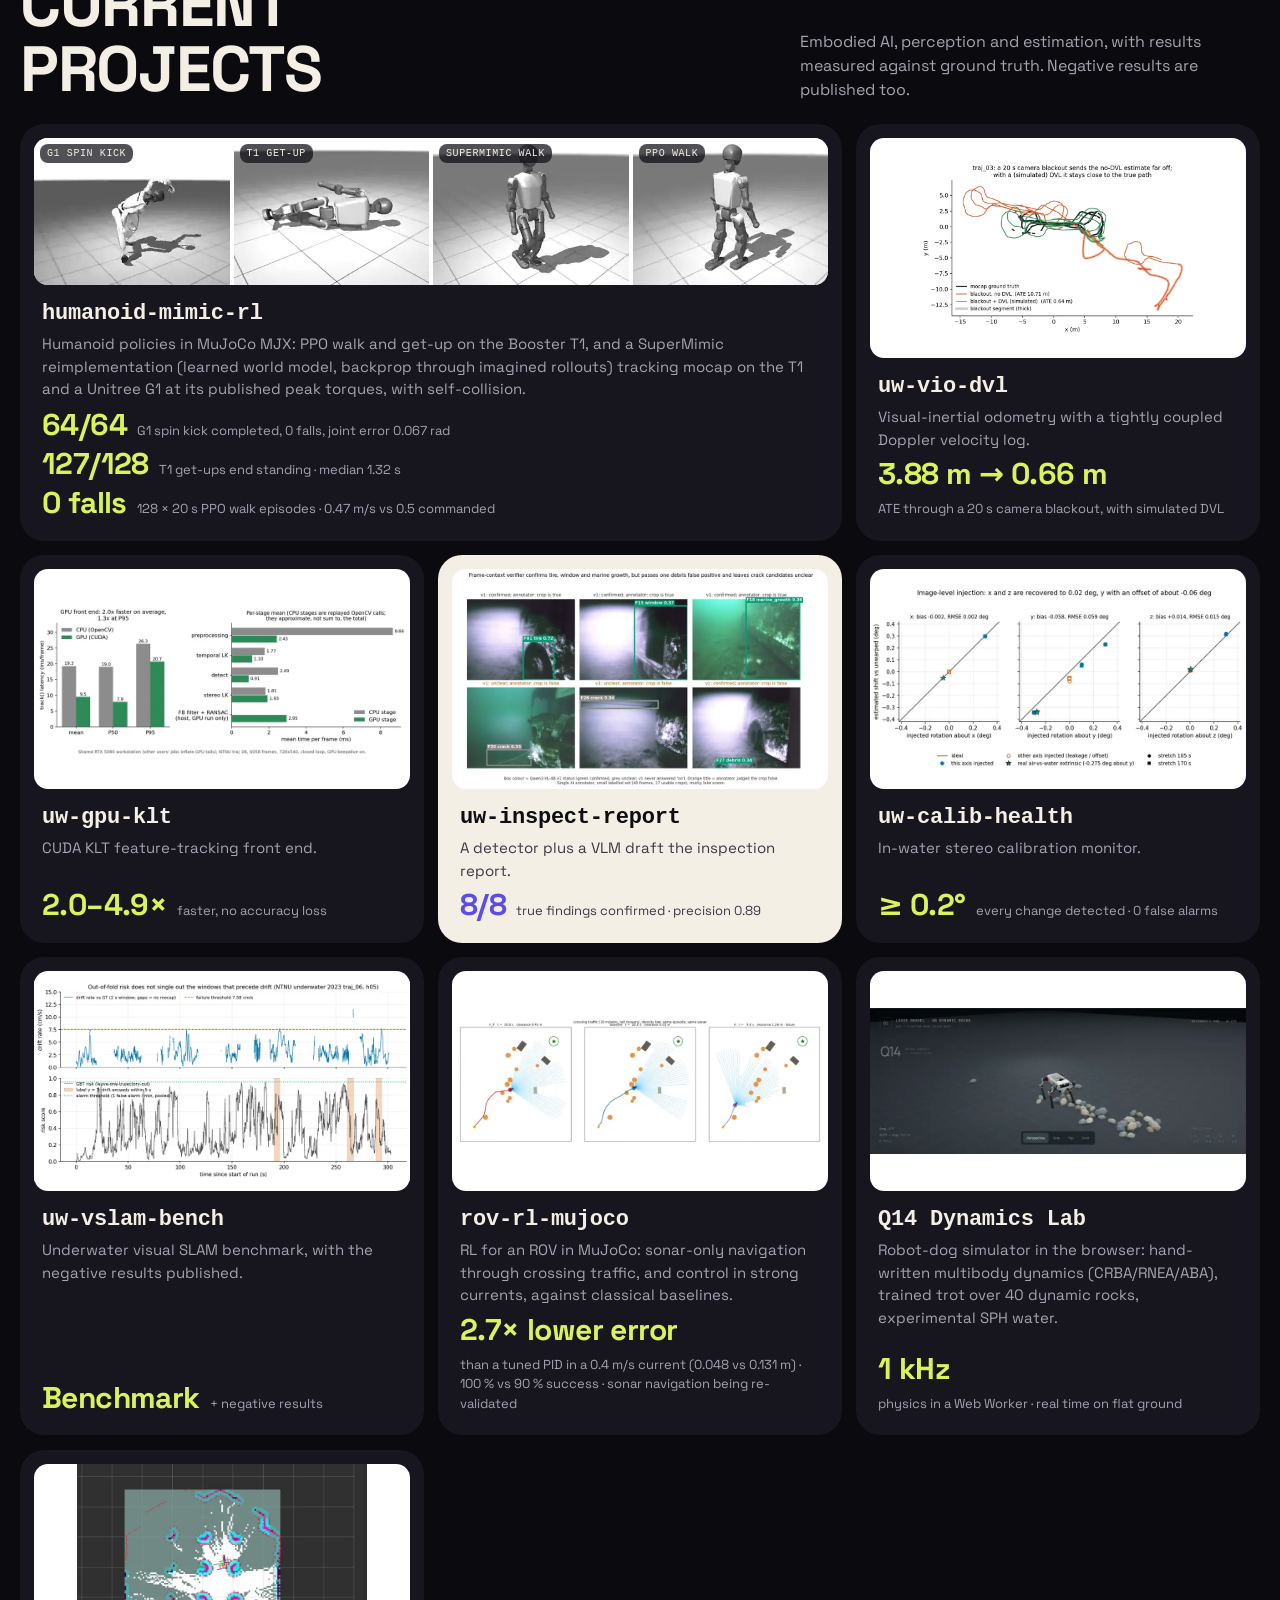
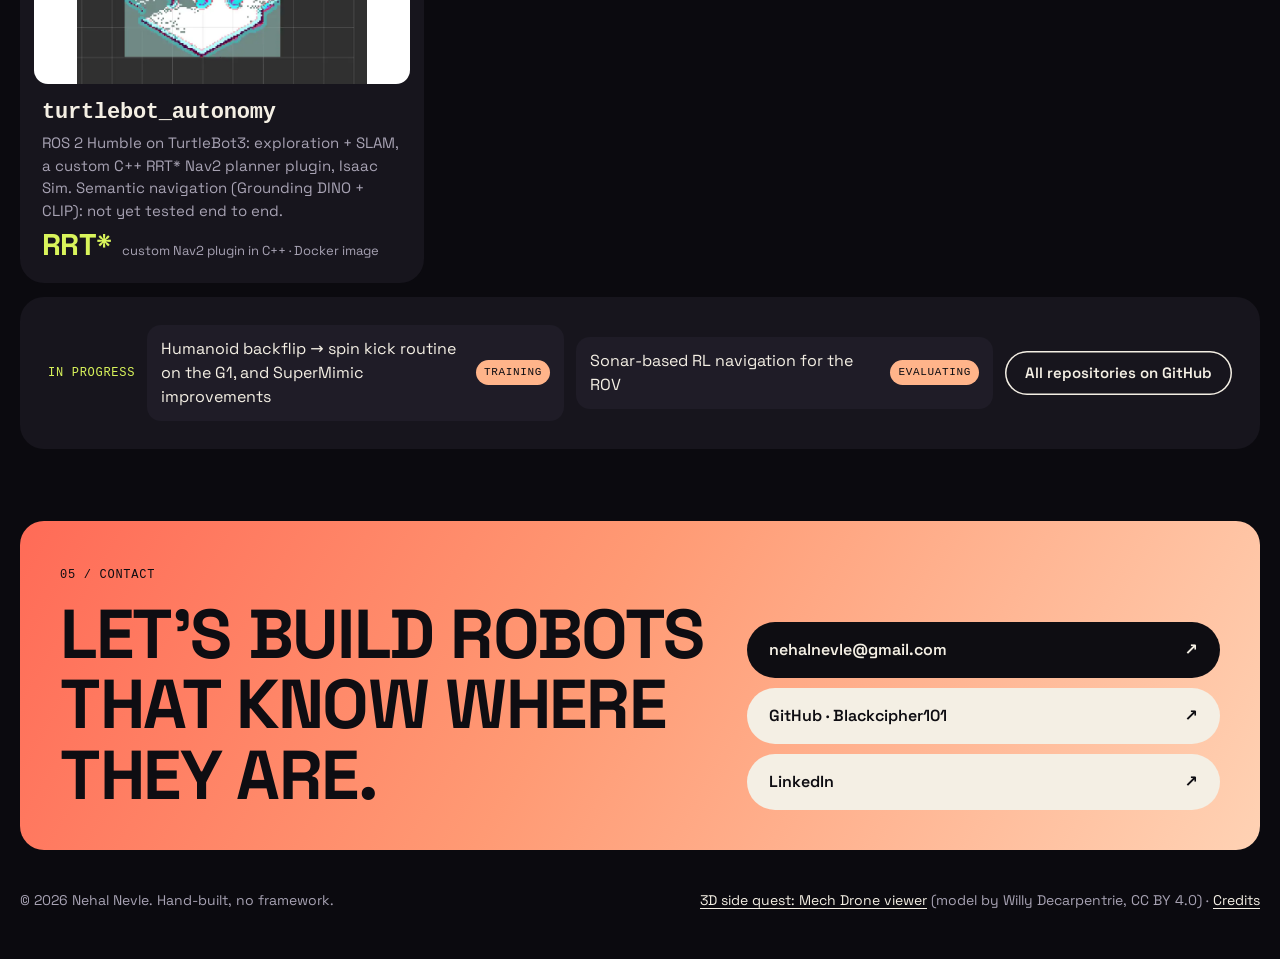
==== commit b1220be0: "Hero 'Now' card: fix overlap on phones The video sat absolutely positioned over the title on narrow " ====
--- a/index.html
+++ b/index.html
@@ -18,7 +18,7 @@
   <link rel="icon" href="favicon.svg" type="image/svg+xml">
   <link rel="apple-touch-icon" href="assets/img/apple-touch-icon.png">
   <link rel="preload" href="assets/fonts/space-grotesk-latin-var.woff2" as="font" type="font/woff2" crossorigin>
-  <link rel="stylesheet" href="assets/css/site.css?v=20261107a">
+  <link rel="stylesheet" href="assets/css/site.css?v=20261107c">
   <script>document.documentElement.classList.add('js');
   // Section order for the audience preset, set before first paint so nothing moves (no layout shift).
   // Same choice rule and preset -> group map as assets/js/audience.js (PRESETS[..].sections), which re-checks it.
@@ -32,12 +32,12 @@
     // hero does not change height on screen. Same URL as the module tag below, so it runs only once.
     if (g.hasOwnProperty(id)) {
       var s = document.createElement('script');
-      s.type = 'module'; s.src = 'assets/js/audience.js?v=20261107a'; s.setAttribute('blocking', 'render');
+      s.type = 'module'; s.src = 'assets/js/audience.js?v=20261107c'; s.setAttribute('blocking', 'render');
       document.head.appendChild(s);
     }
   })();</script>
-  <script type="module" src="assets/js/site.js?v=20261107a"></script>
-  <script type="module" src="assets/js/audience.js?v=20261107a"></script>
+  <script type="module" src="assets/js/site.js?v=20261107c"></script>
+  <script type="module" src="assets/js/audience.js?v=20261107c"></script>
 </head>
 <body>
   <a class="skip" href="#main">Skip to content</a>
--- a/assets/css/site.css
+++ b/assets/css/site.css
@@ -524,9 +524,11 @@
 }
 
 /* ---------- videos (hero "Now" card, project cards) ---------- */
-.c-rov .now-art { position: absolute; left: 14px; right: 14px; top: 14px; }
+.c-rov .now-art { margin-bottom: auto; } /* video: in the card's flow above the text, so the text never sits under it */
+.c-rov:has(.now-vid) { margin-top: 0; } /* the phone layout's top margin only makes room for the overhanging ROV illustration */
 .c-rov .now-vid { display: block; width: 100%; height: auto; aspect-ratio: 4 / 3; object-fit: cover; border-radius: 16px; background: #fff; }
-.c-rov .now-art img { position: static; transform: none; width: 100%; filter: none; } /* underwater preset: ROV illustration */
+/* underwater preset puts the ROV illustration in .now-art: let it keep the original .c-rov img placement (relative to the card) */
+.c-rov .now-art:has(> img) { margin: 0; }
 .proj figure > video { display: block; width: 100%; height: 220px; object-fit: contain; background: #fff; }
 .vid-grid { display: grid; grid-template-columns: repeat(2, 1fr); gap: 4px; background: #fff; }
 .proj-wide .vid-grid { grid-template-columns: repeat(4, 1fr); }
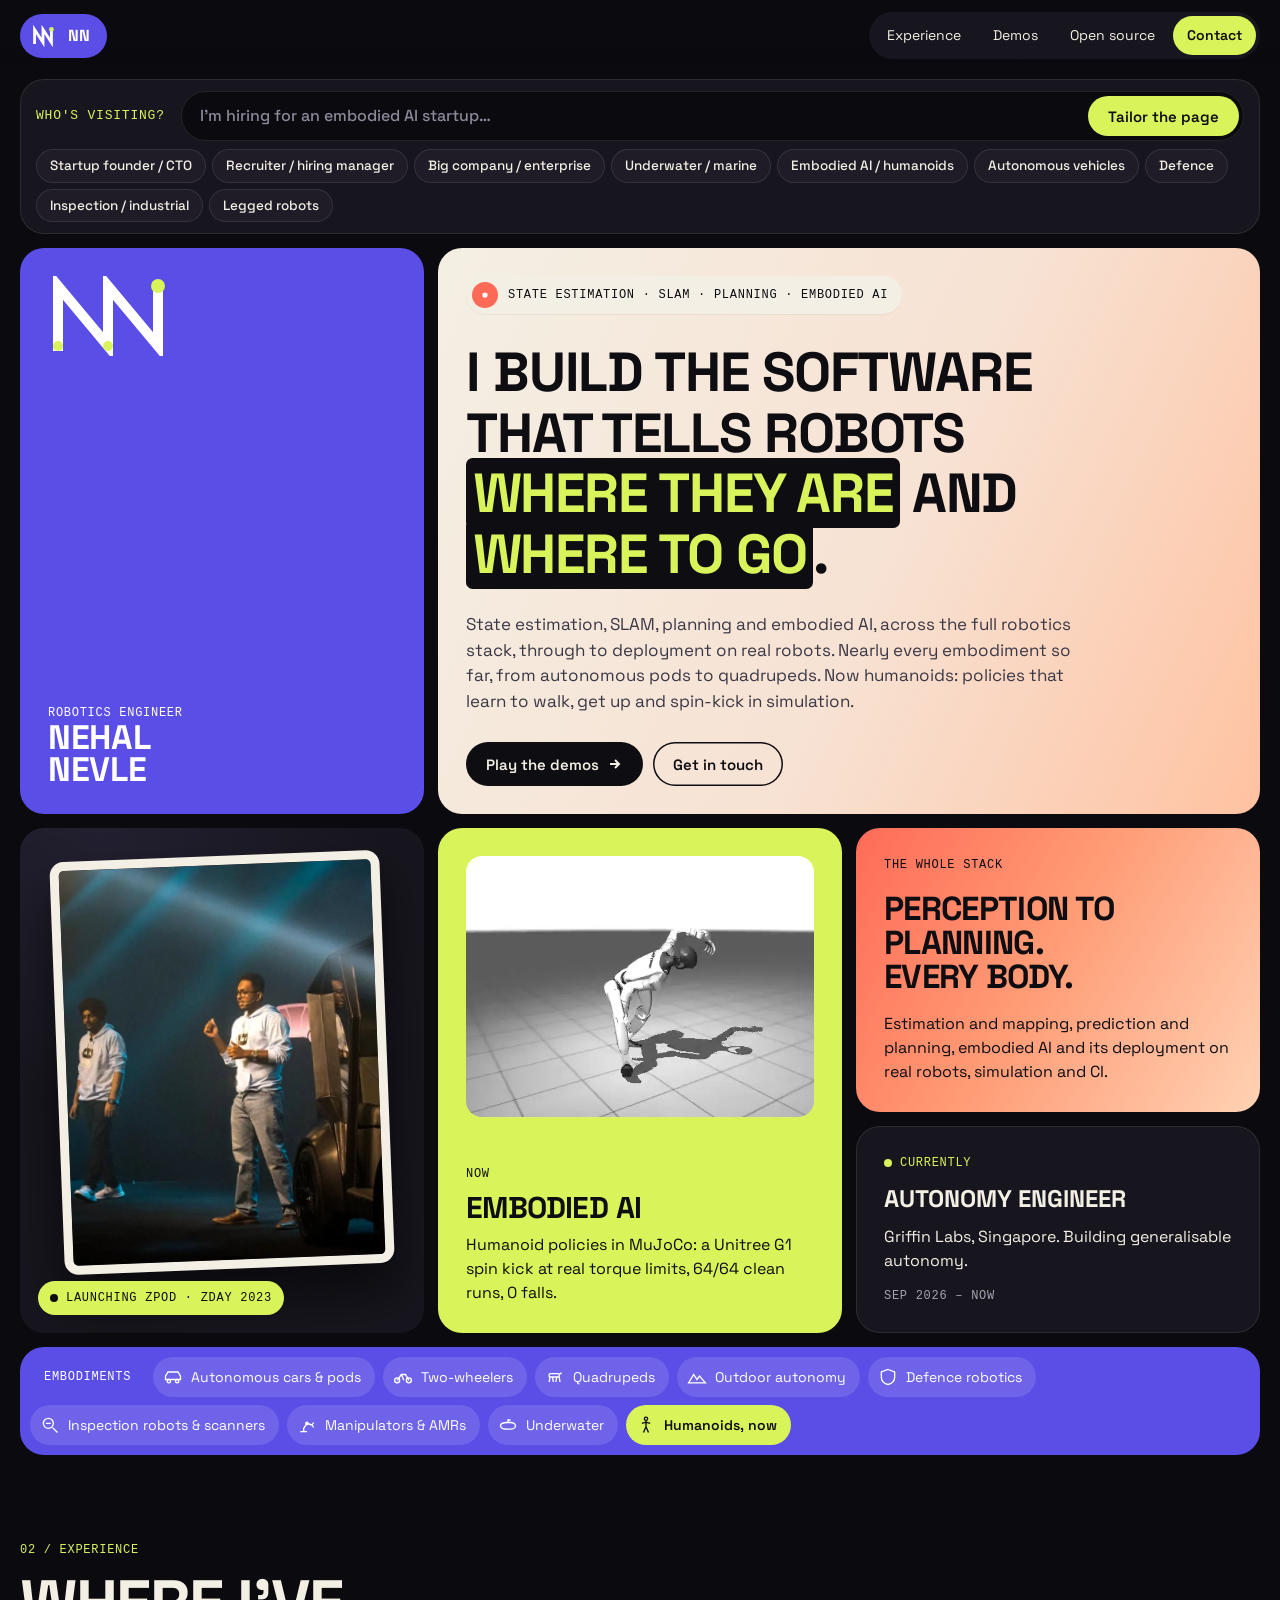
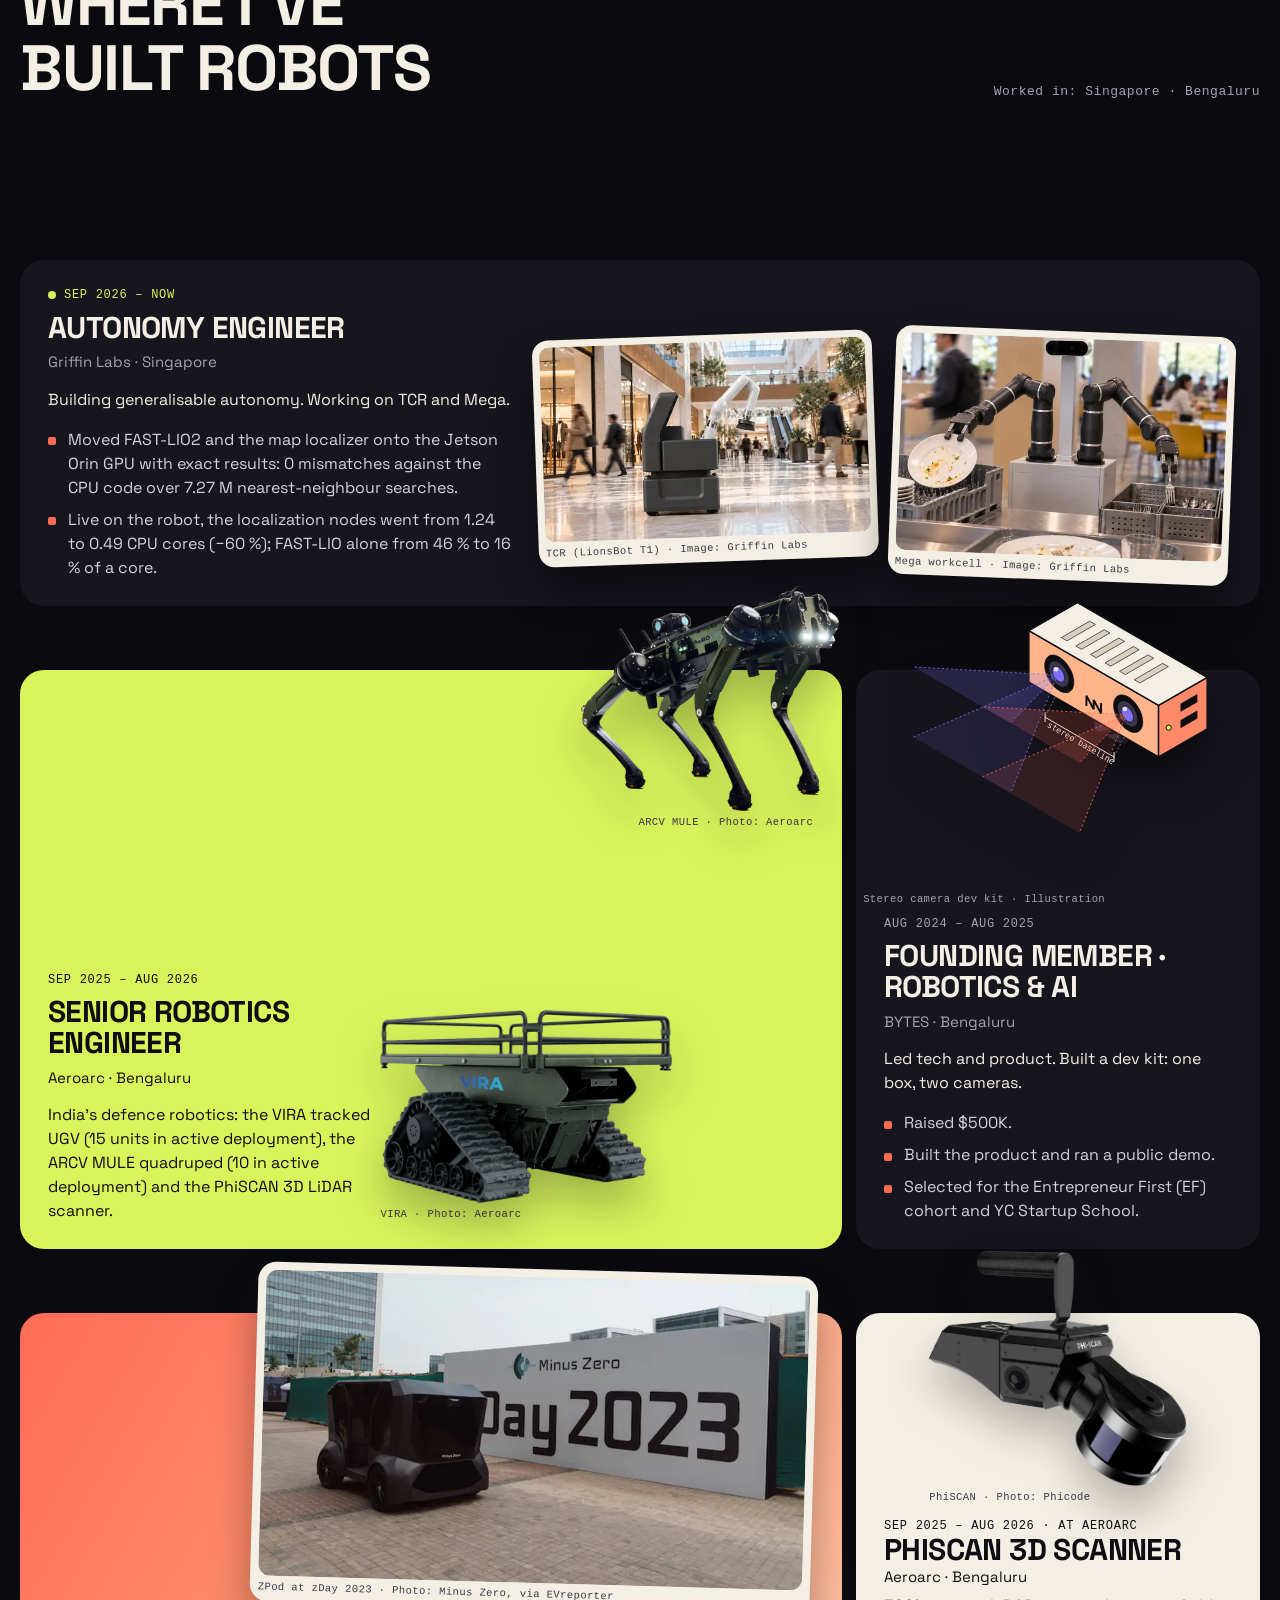
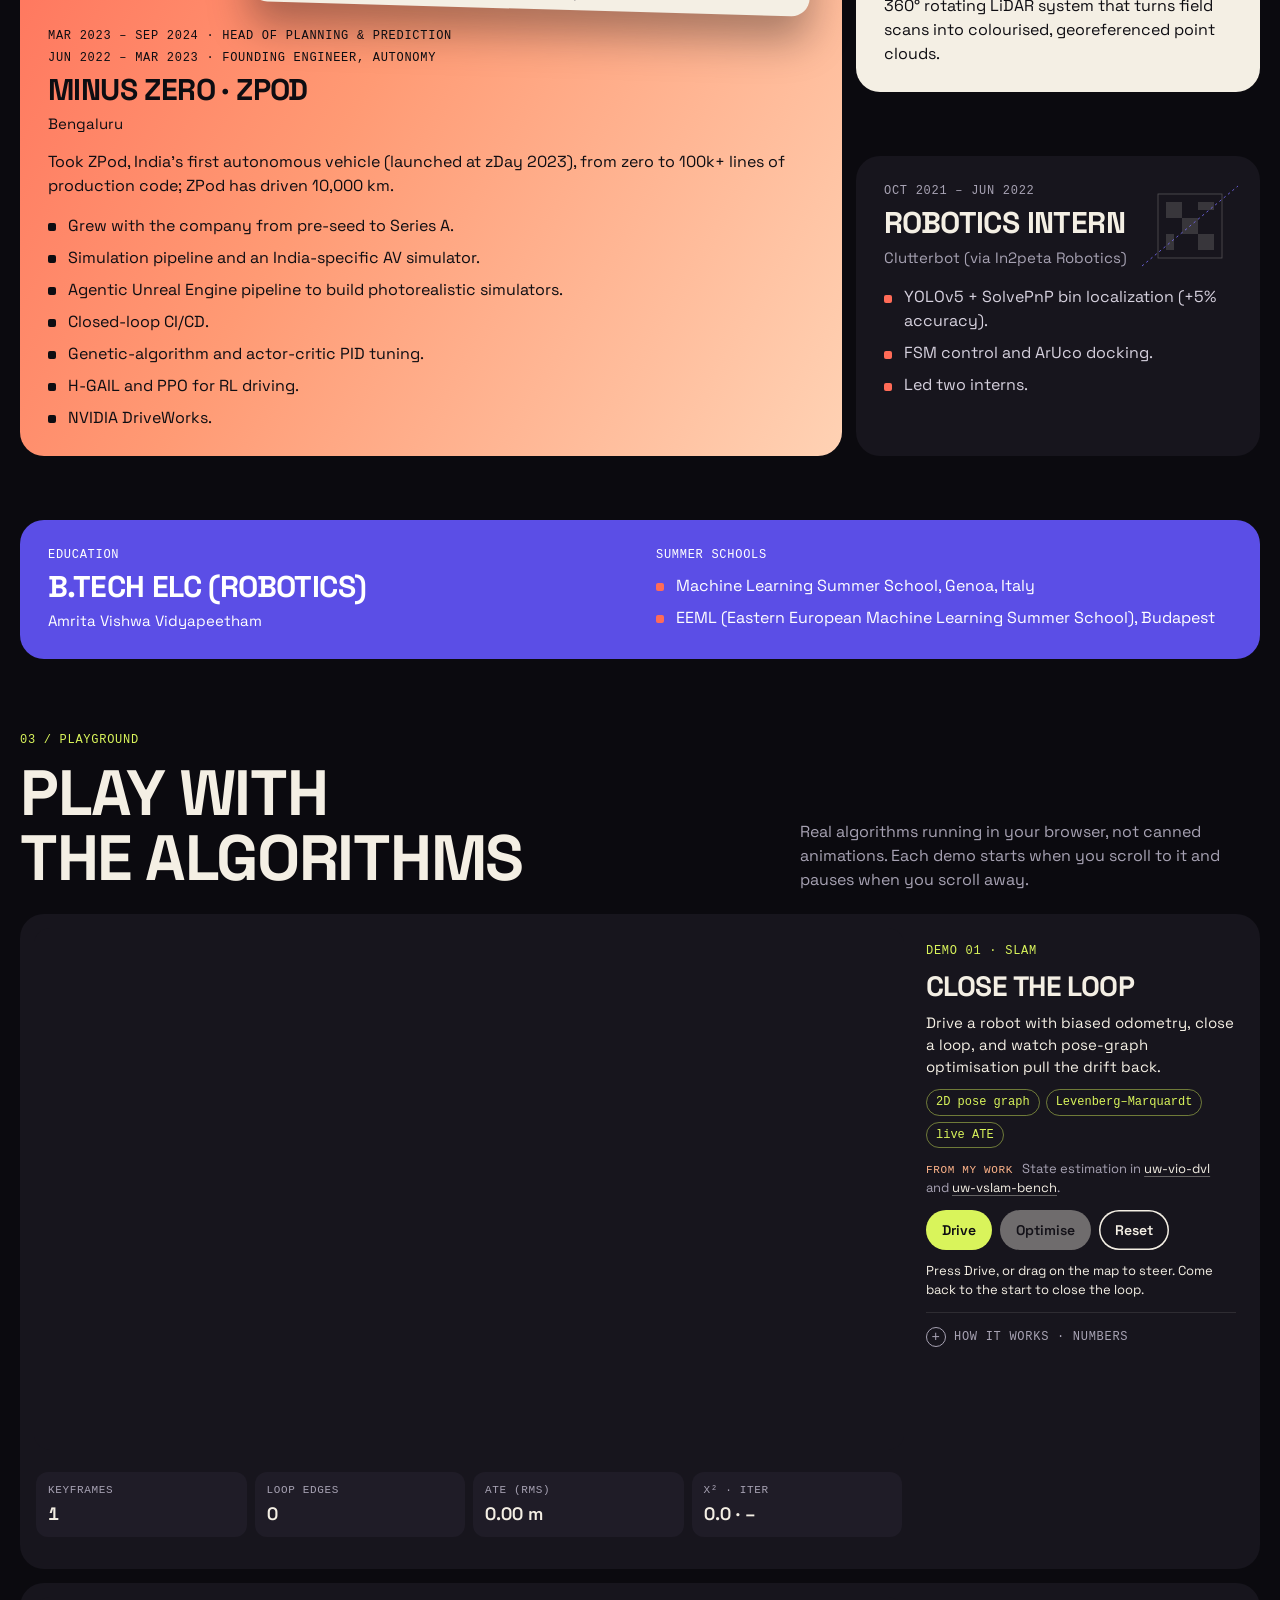
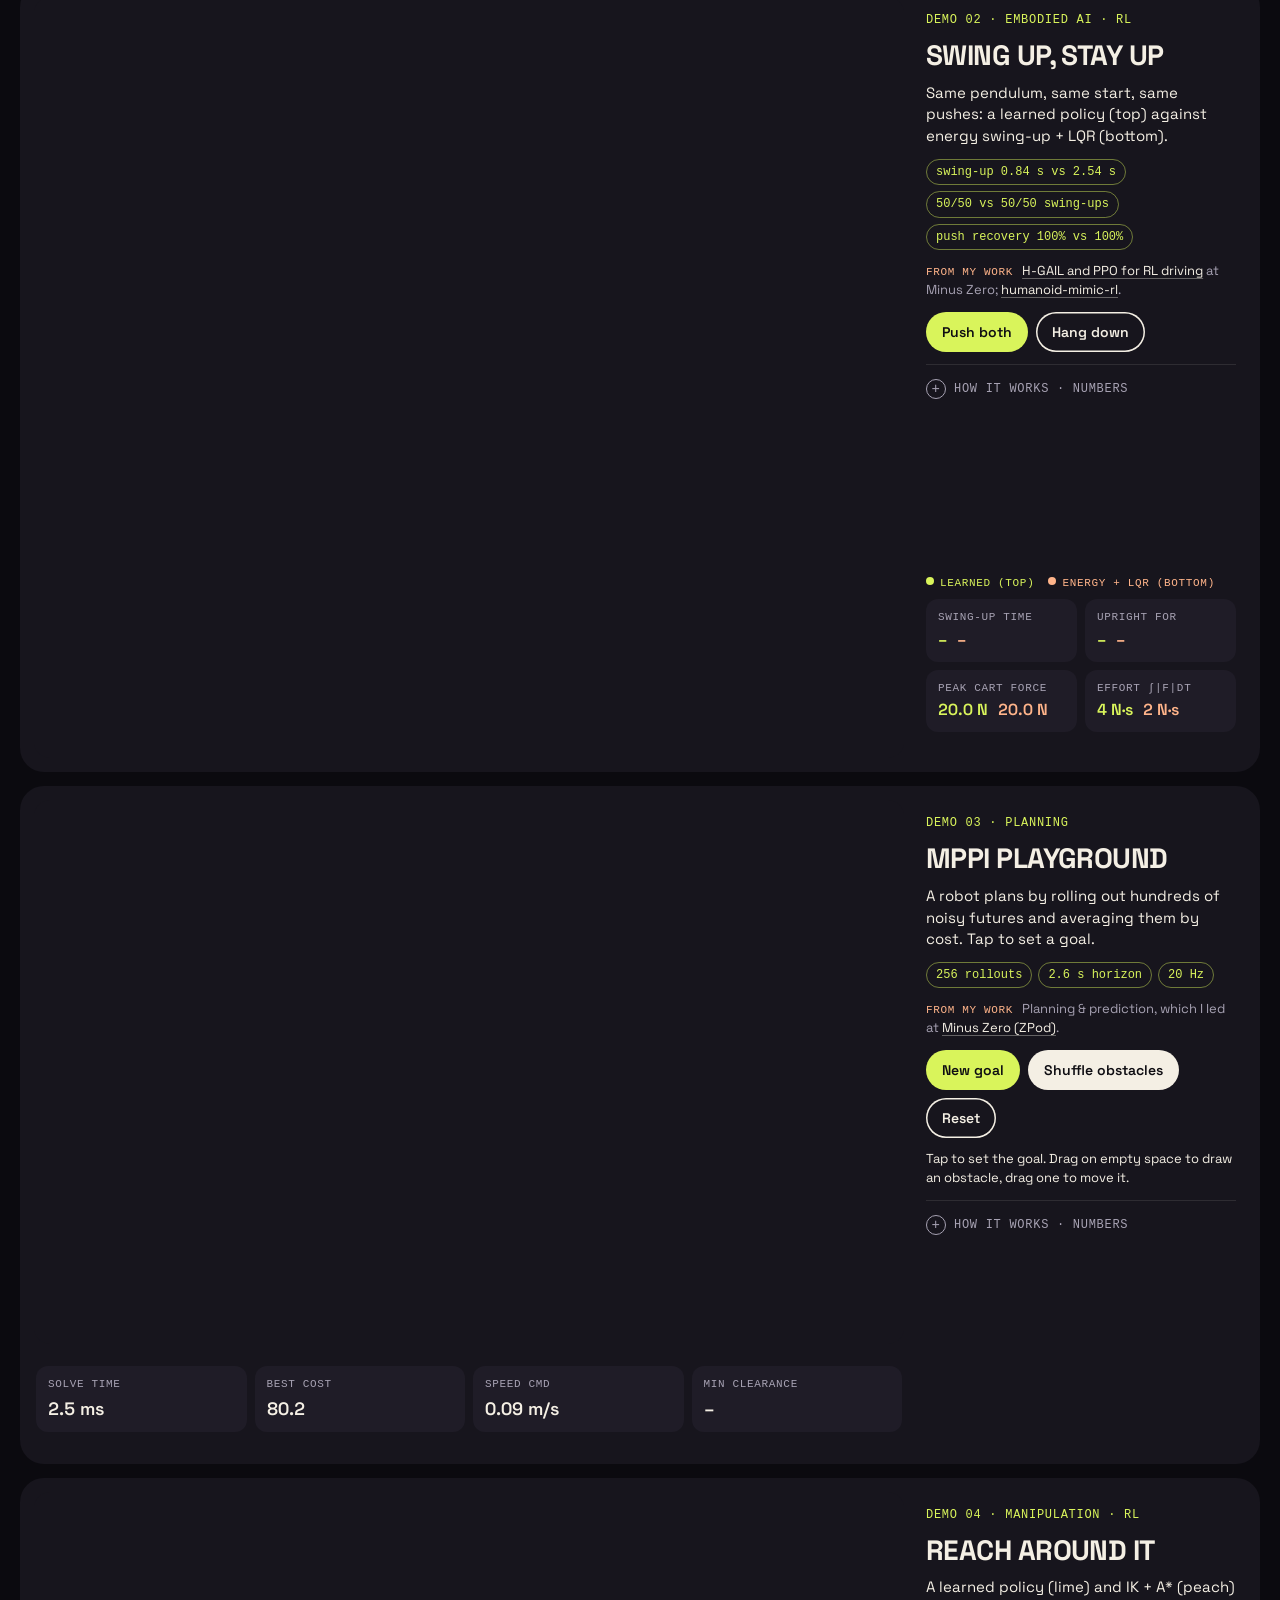
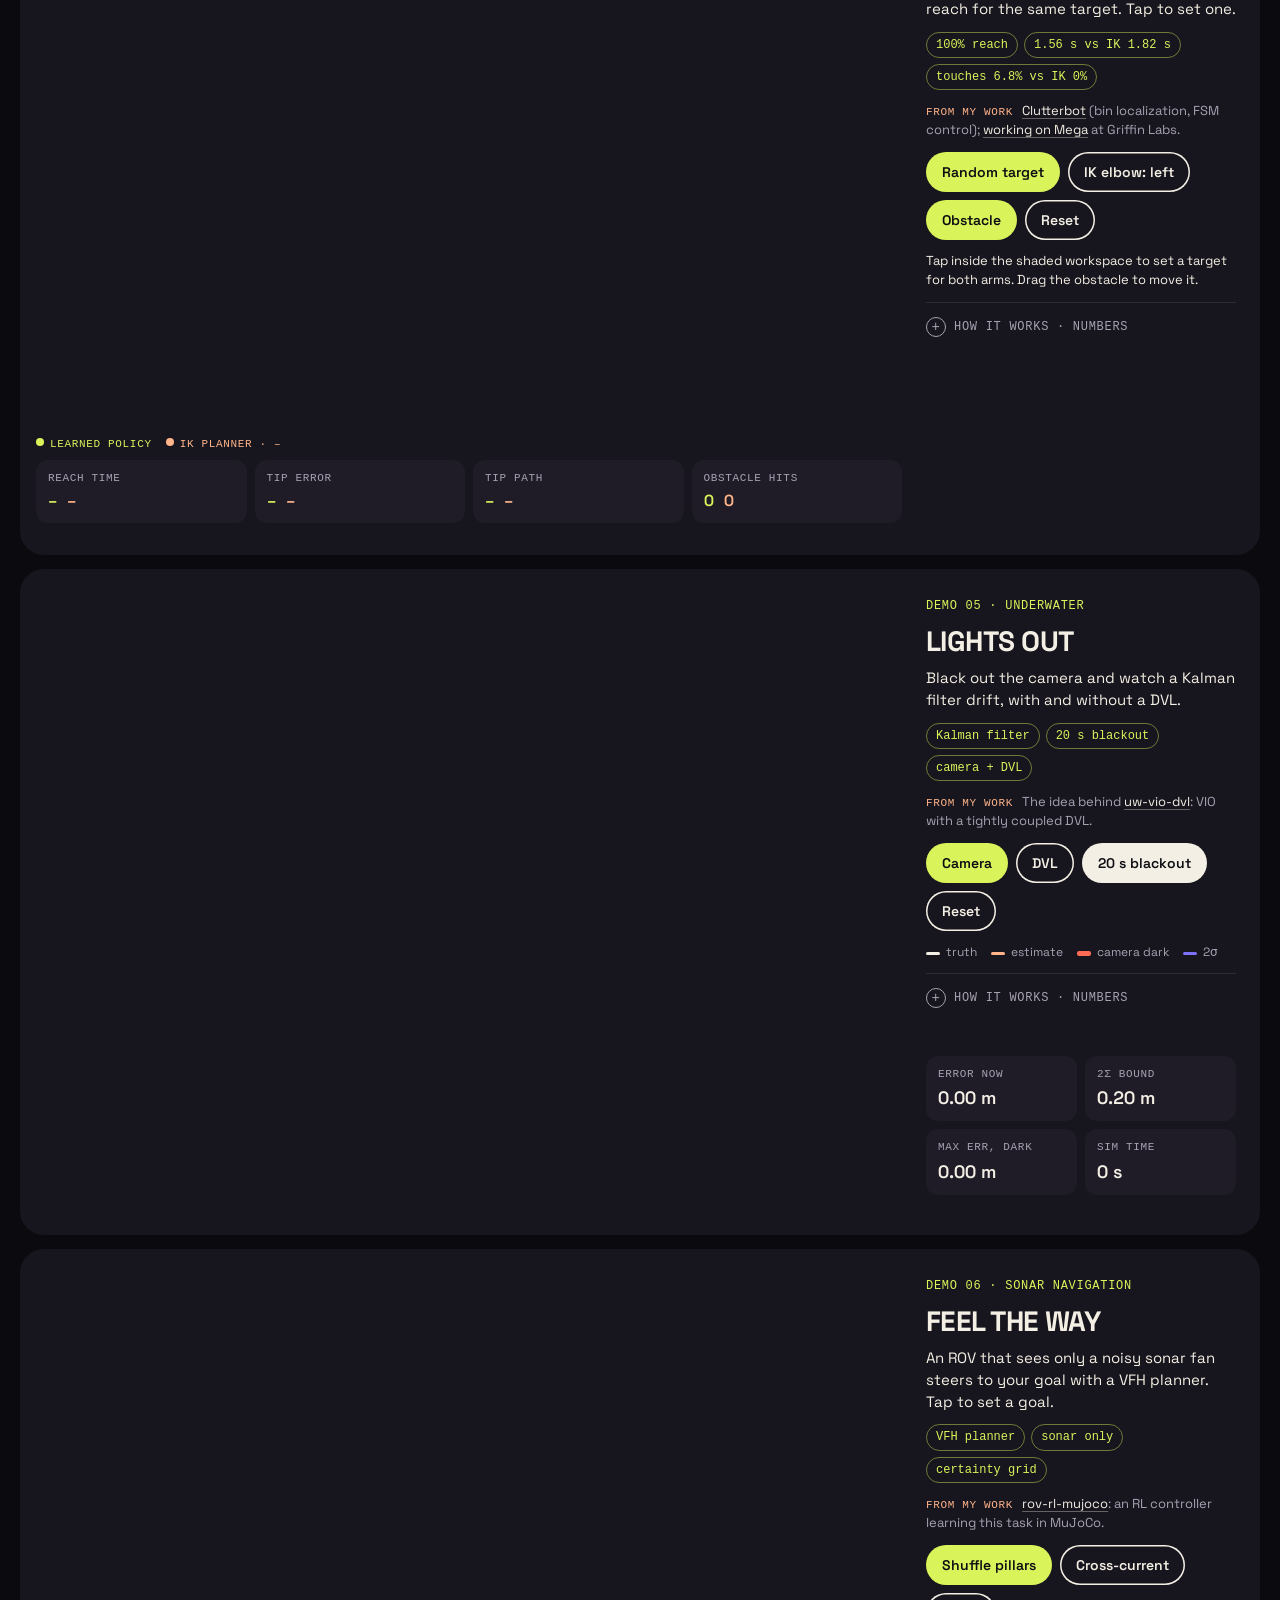
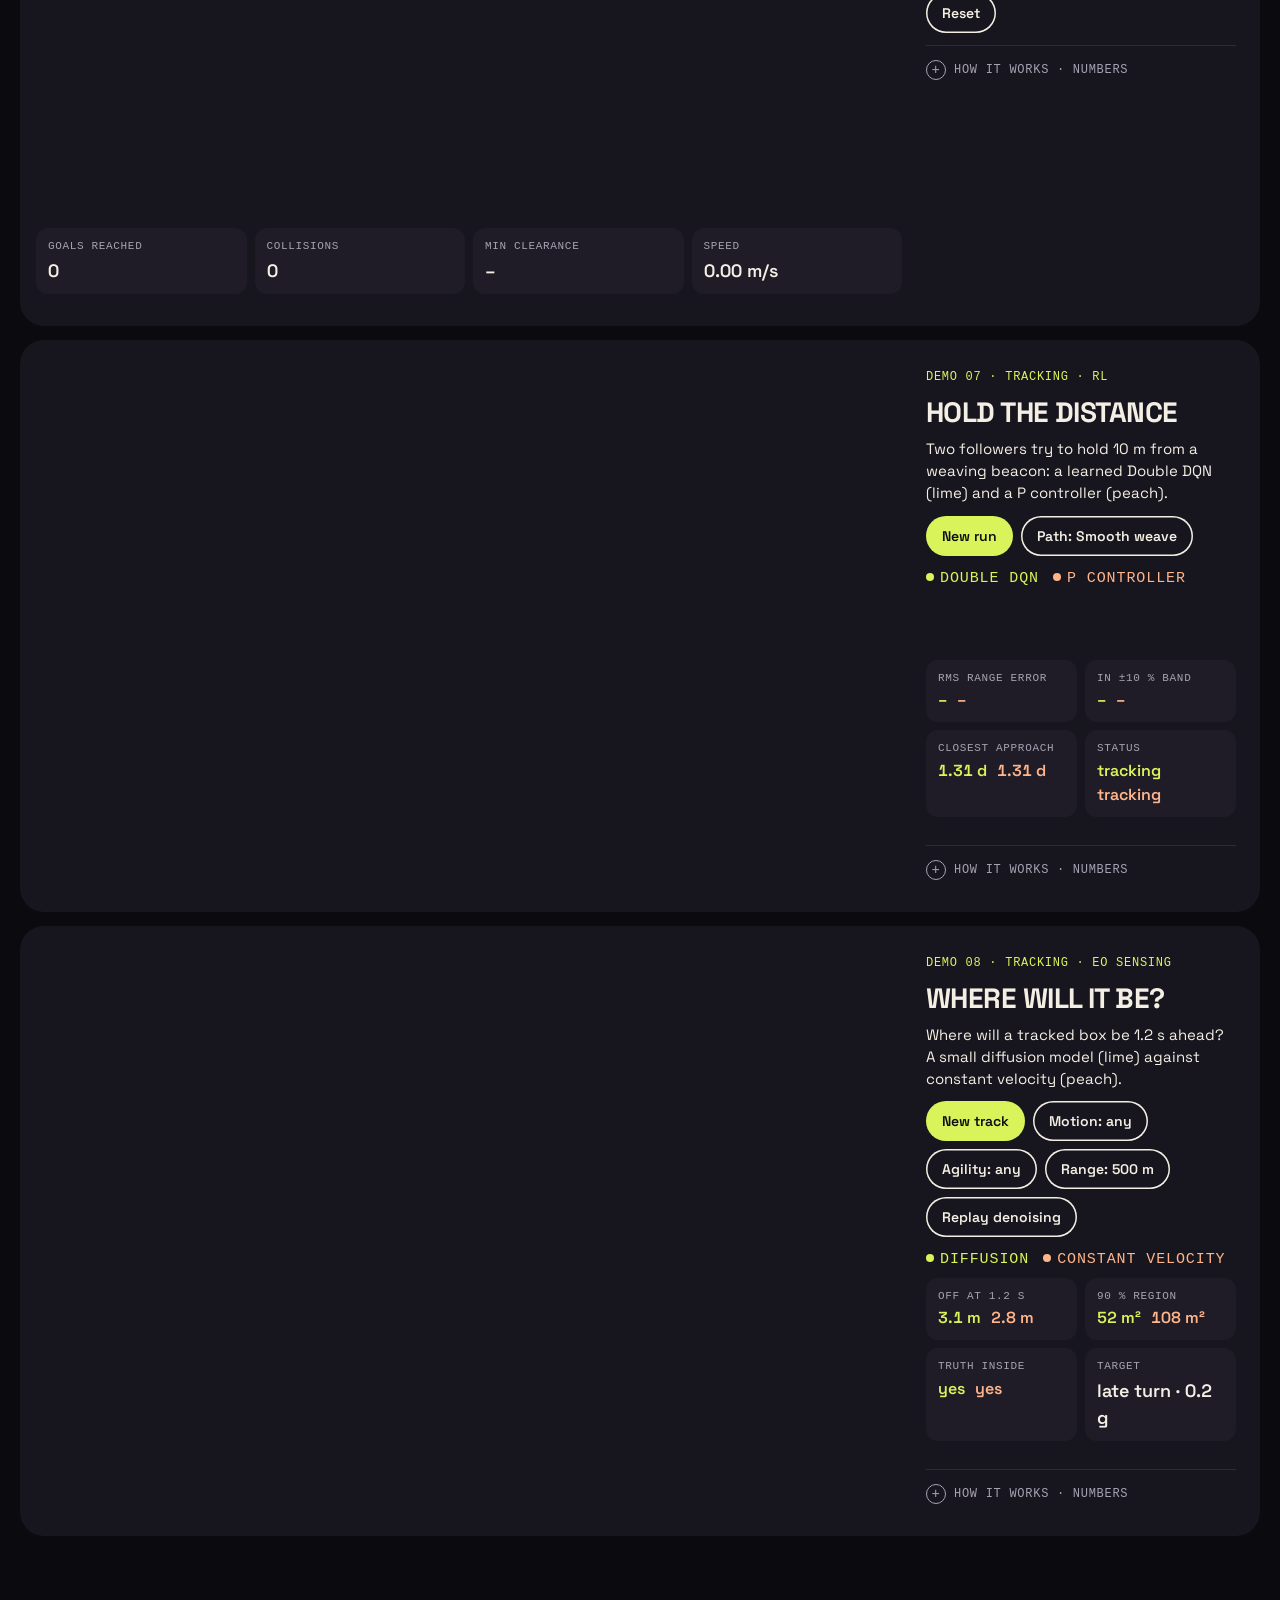
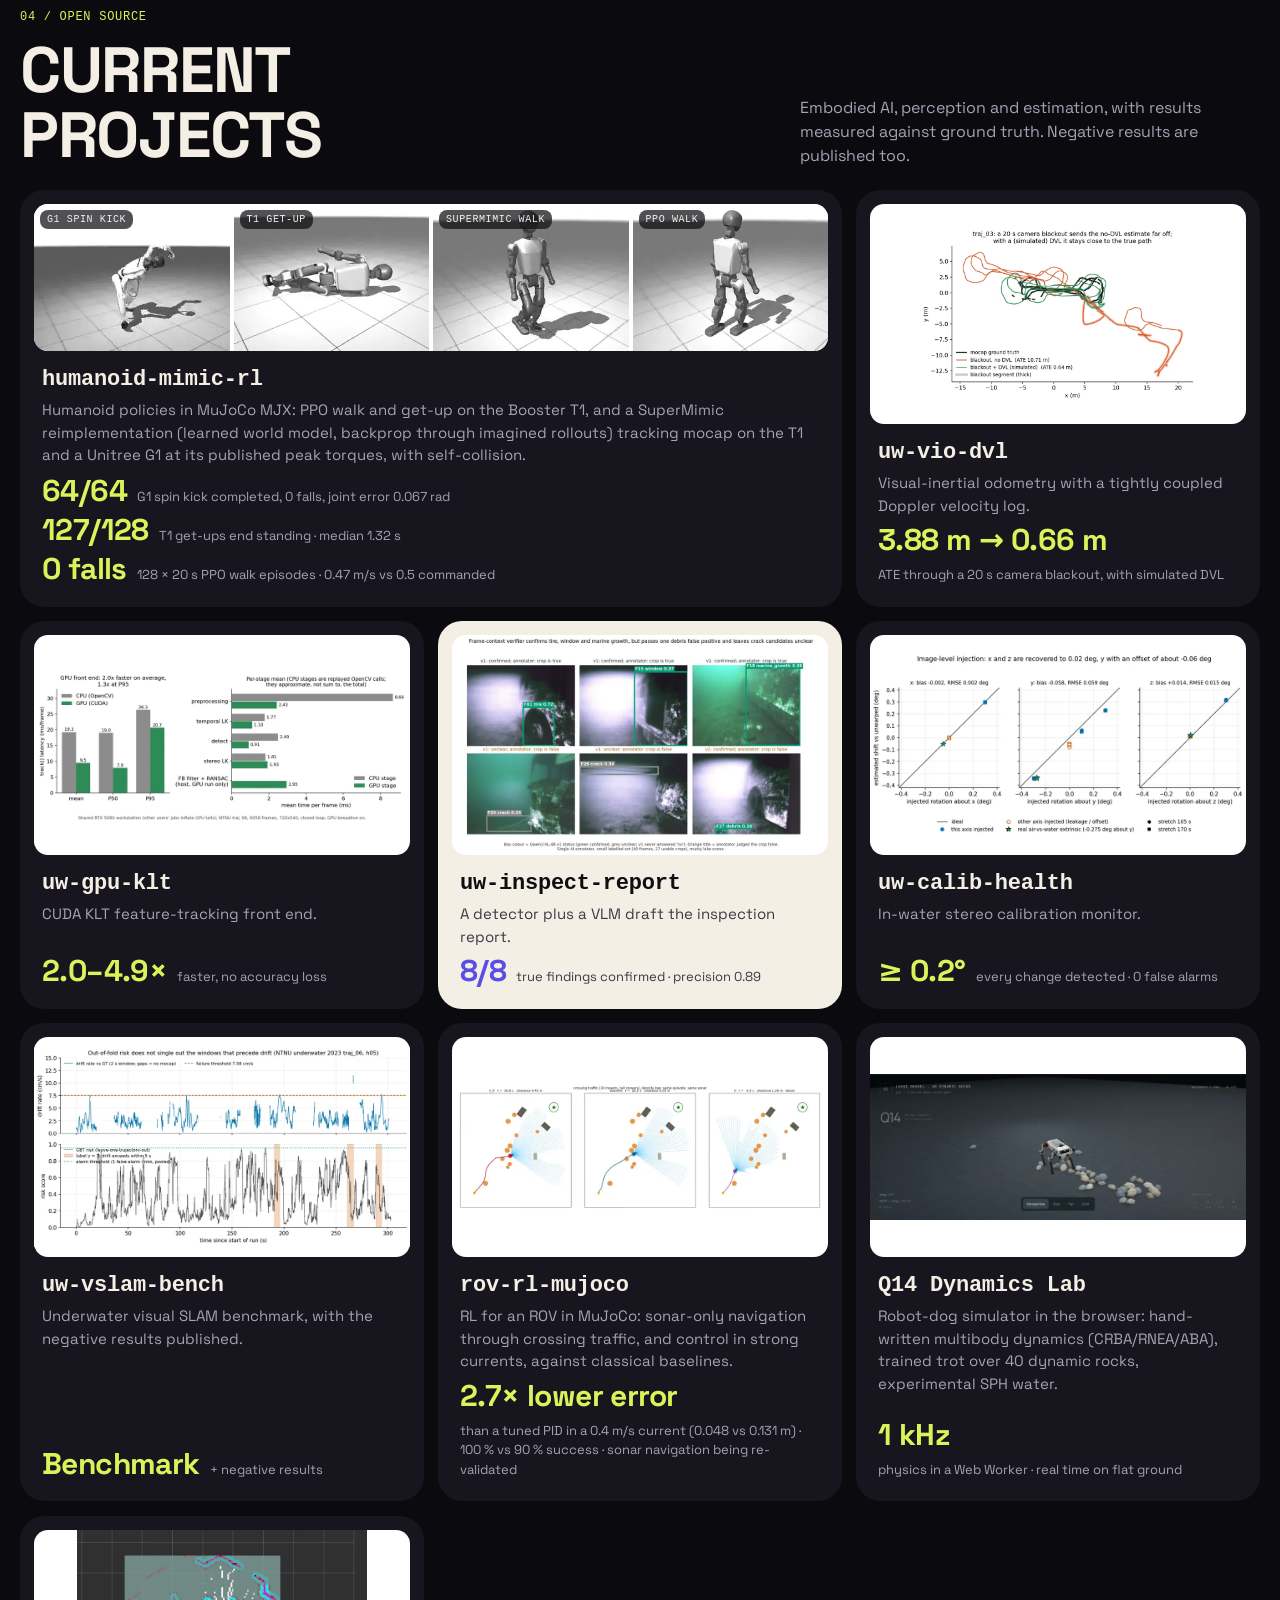
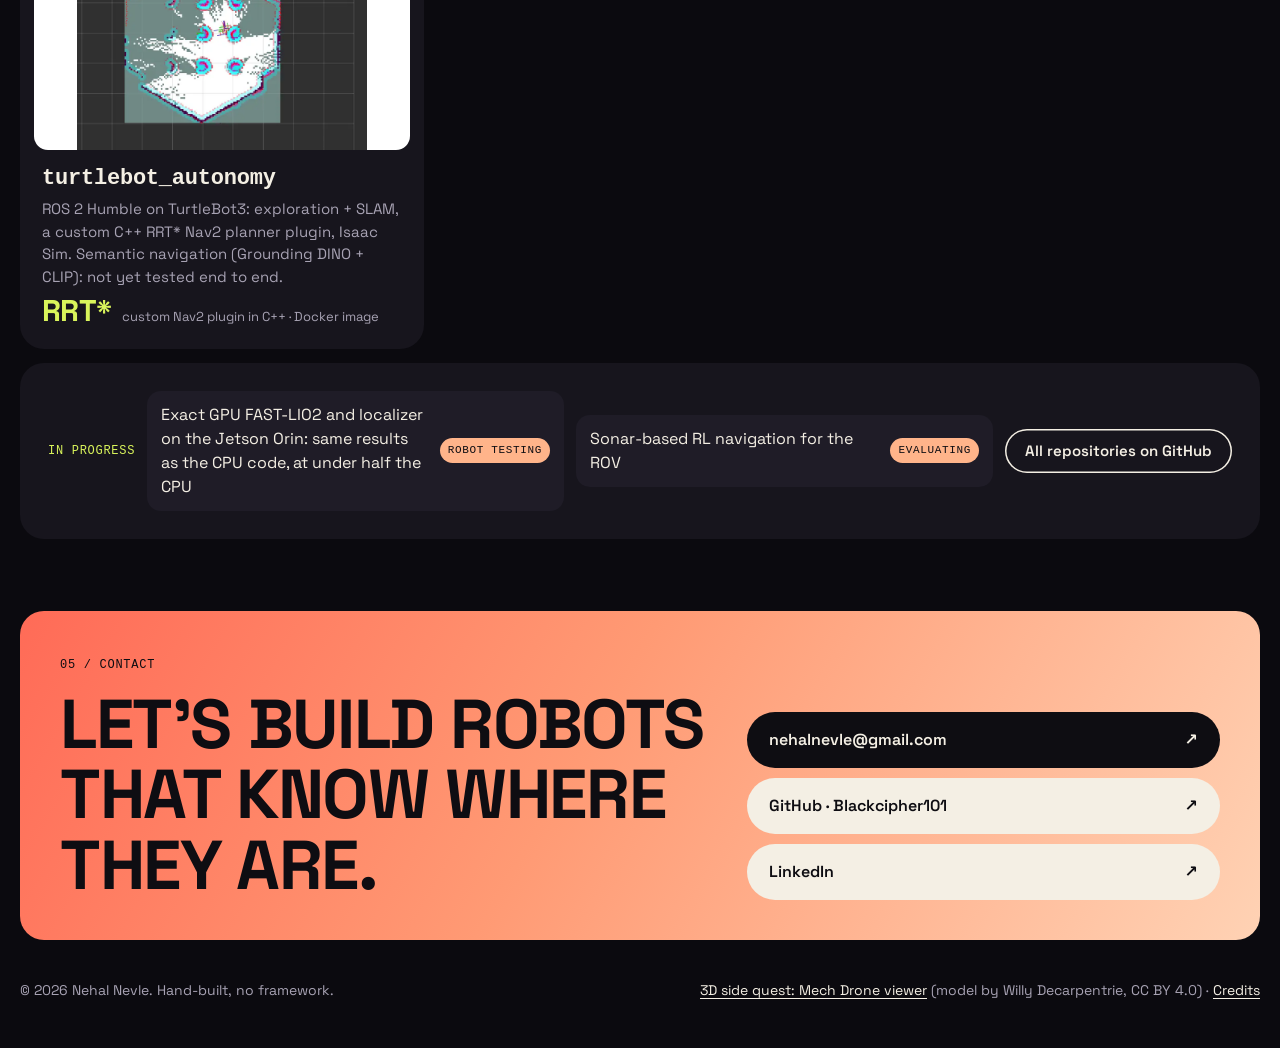
==== commit 47311158: "Recruiter preset: exact GPU FAST-LIO2 work replaces the backflip item Griffin Labs card gets two bul" ====
--- a/index.html
+++ b/index.html
@@ -175,6 +175,10 @@
               <h3>Autonomy Engineer</h3>
               <p class="org">Griffin Labs · Singapore</p>
               <p class="what">Building generalisable autonomy. Working on TCR and Mega.</p>
+              <ul class="pts">
+                <li data-pt="lio">Moved FAST-LIO2 and the map localizer onto the Jetson Orin GPU with exact results: 0 mismatches against the CPU code over 7.27 M nearest-neighbour searches.</li>
+                <li data-pt="lio">Live on the robot, the localization nodes went from 1.24 to 0.49 CPU cores (−60 %); FAST-LIO alone from 46 % to 16 % of a core.</li>
+              </ul>
             </div>
           </li>
 
@@ -686,7 +690,7 @@
           </a>
           <div class="card proj-wip reveal" data-proj="wip">
             <span class="mono" style="color:var(--lime)">In progress</span>
-            <div class="wip"><span>Humanoid backflip → spin kick routine on the G1, and SuperMimic improvements</span><span class="badge">Training</span></div>
+            <div class="wip"><span>Exact GPU FAST-LIO2 and localizer on the Jetson Orin: same results as the CPU code, at under half the CPU</span><span class="badge">Robot testing</span></div>
             <div class="wip"><span>Sonar-based RL navigation for the ROV</span><span class="badge">Evaluating</span></div>
             <a class="btn btn-ghost" href="https://github.com/Blackcipher101">All repositories on GitHub</a>
           </div>
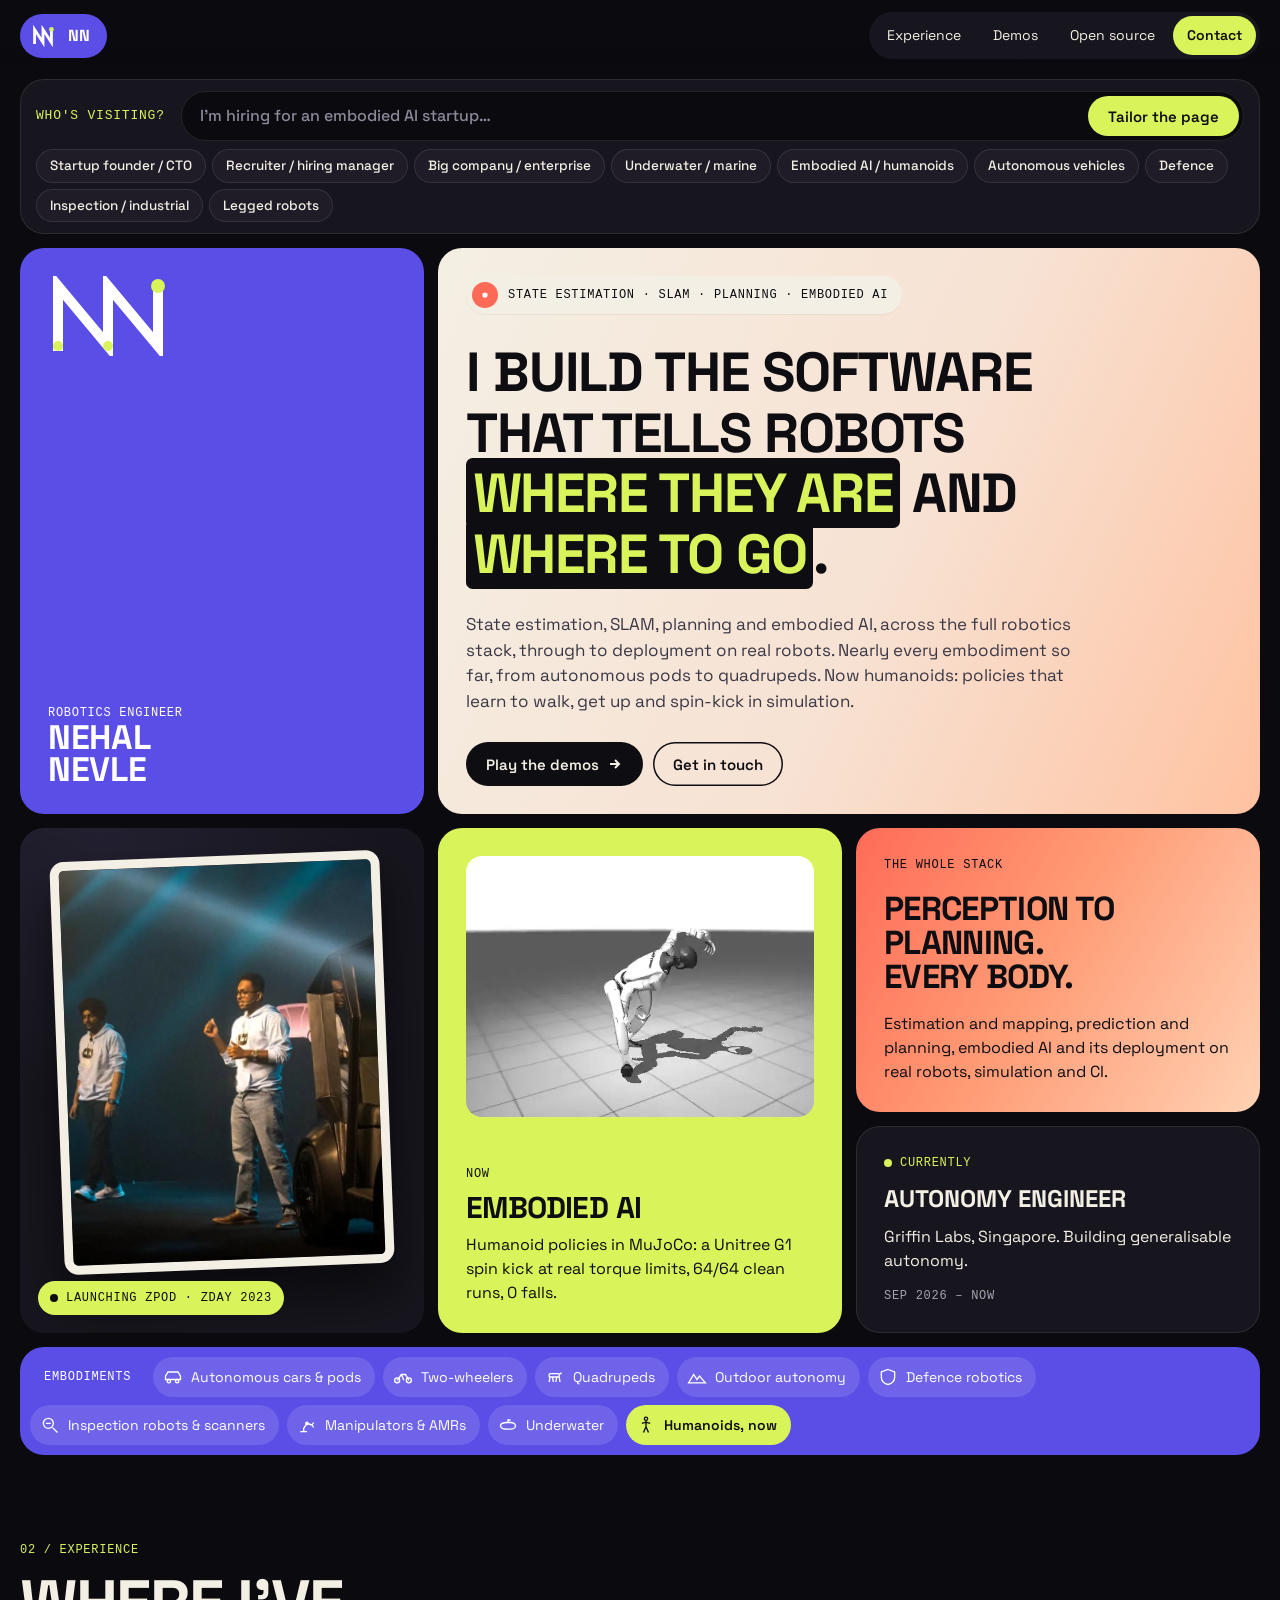
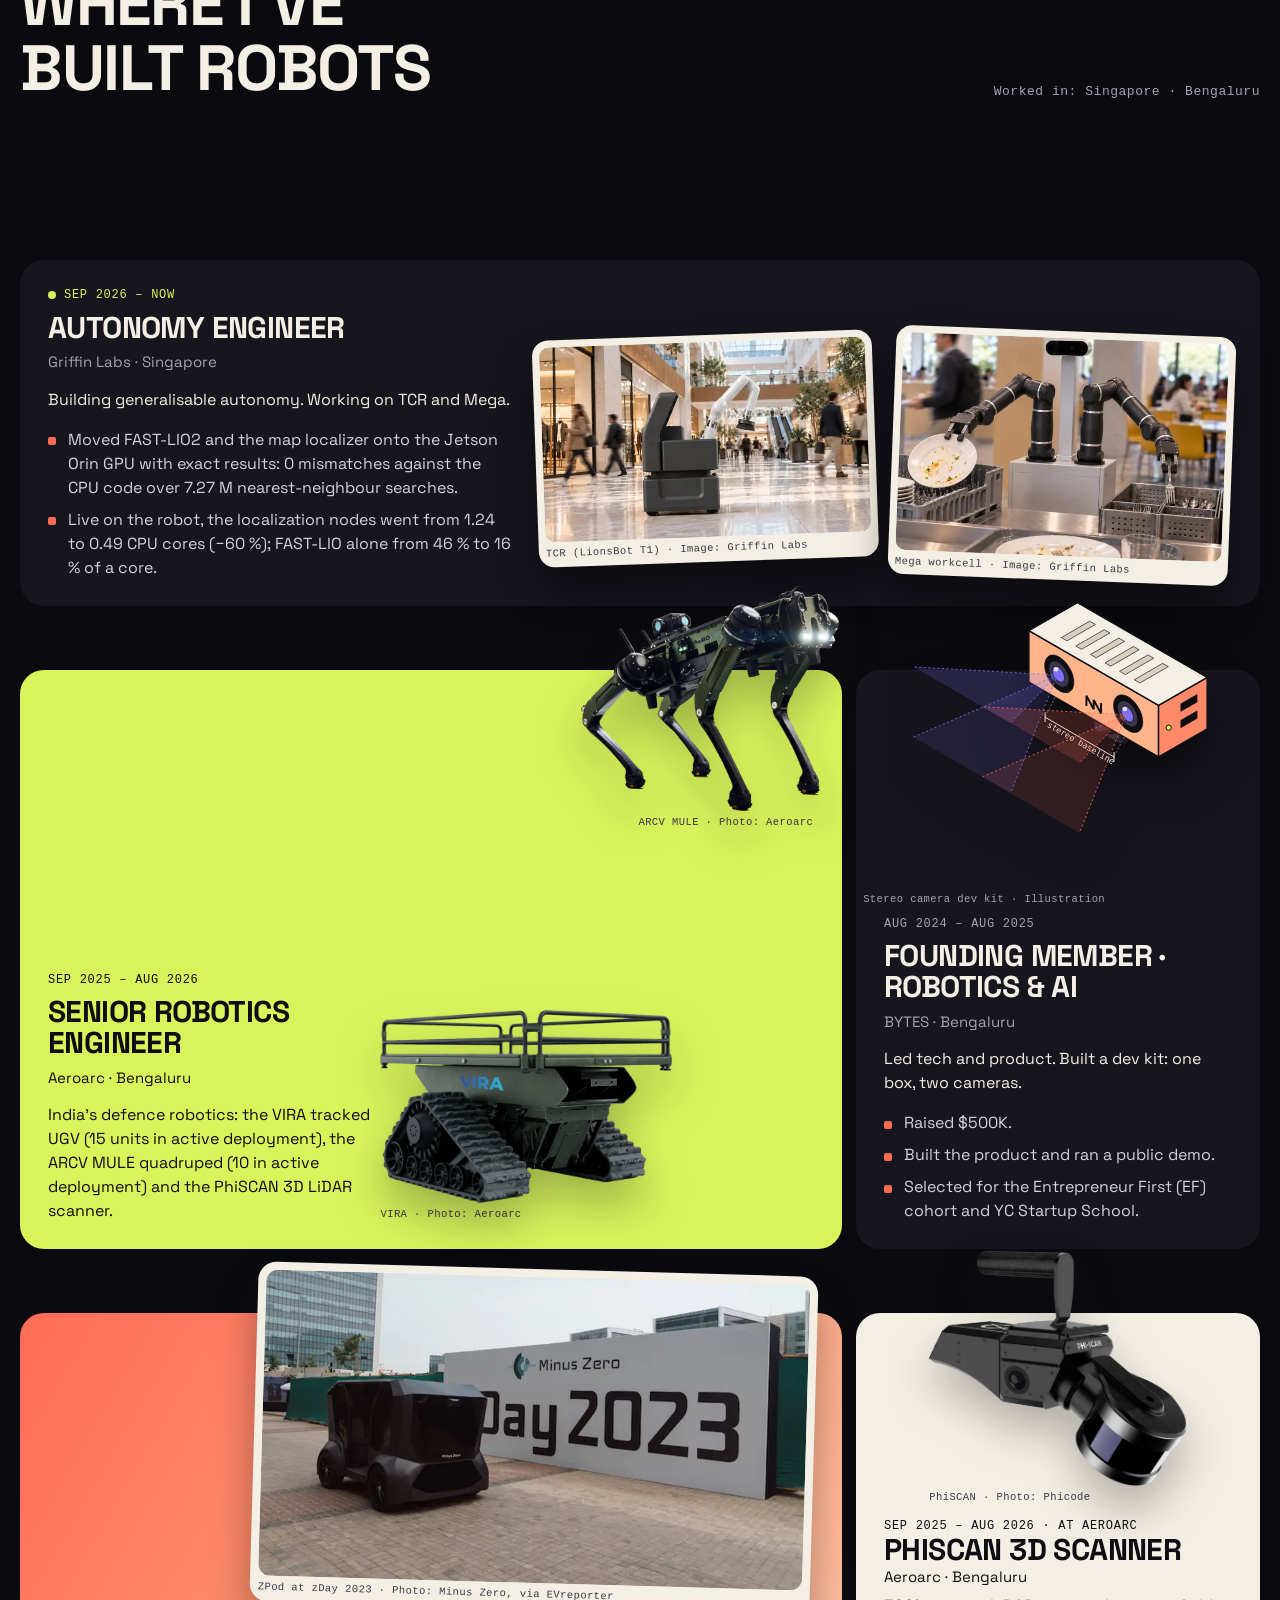
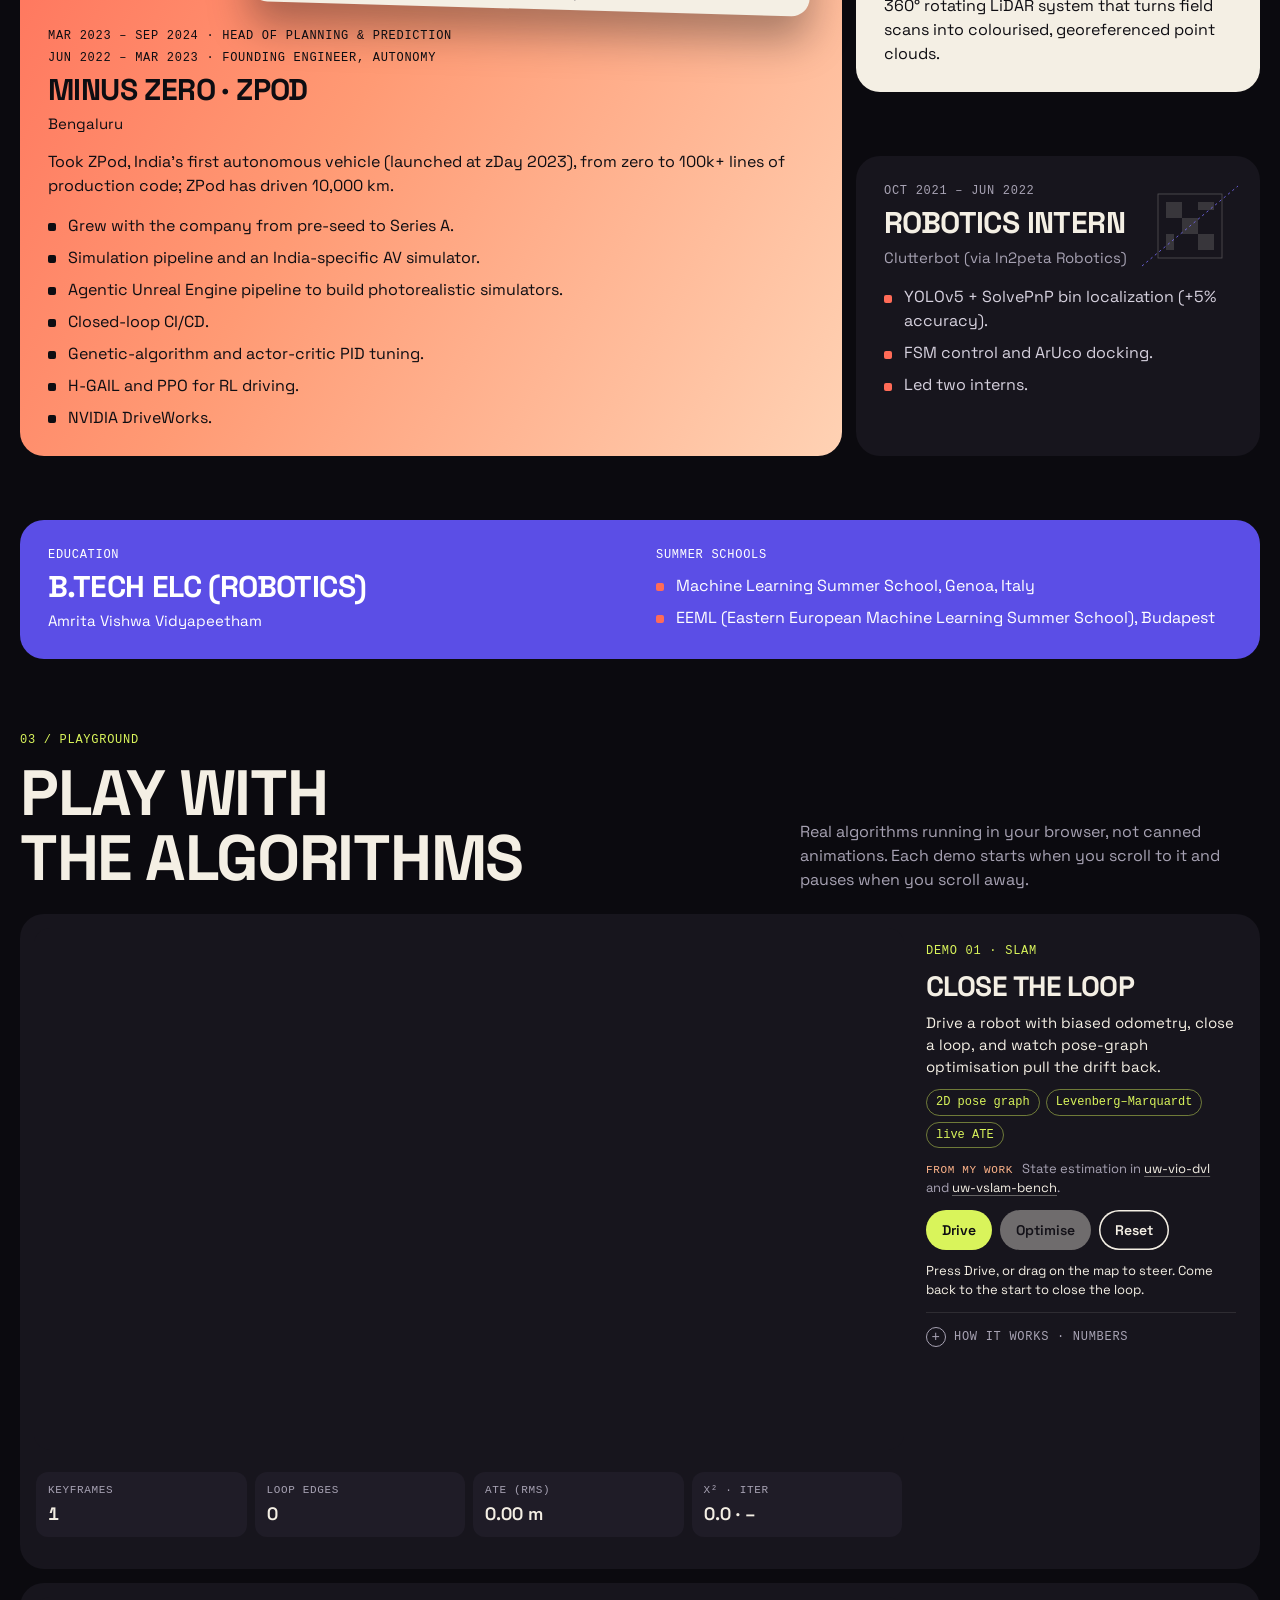
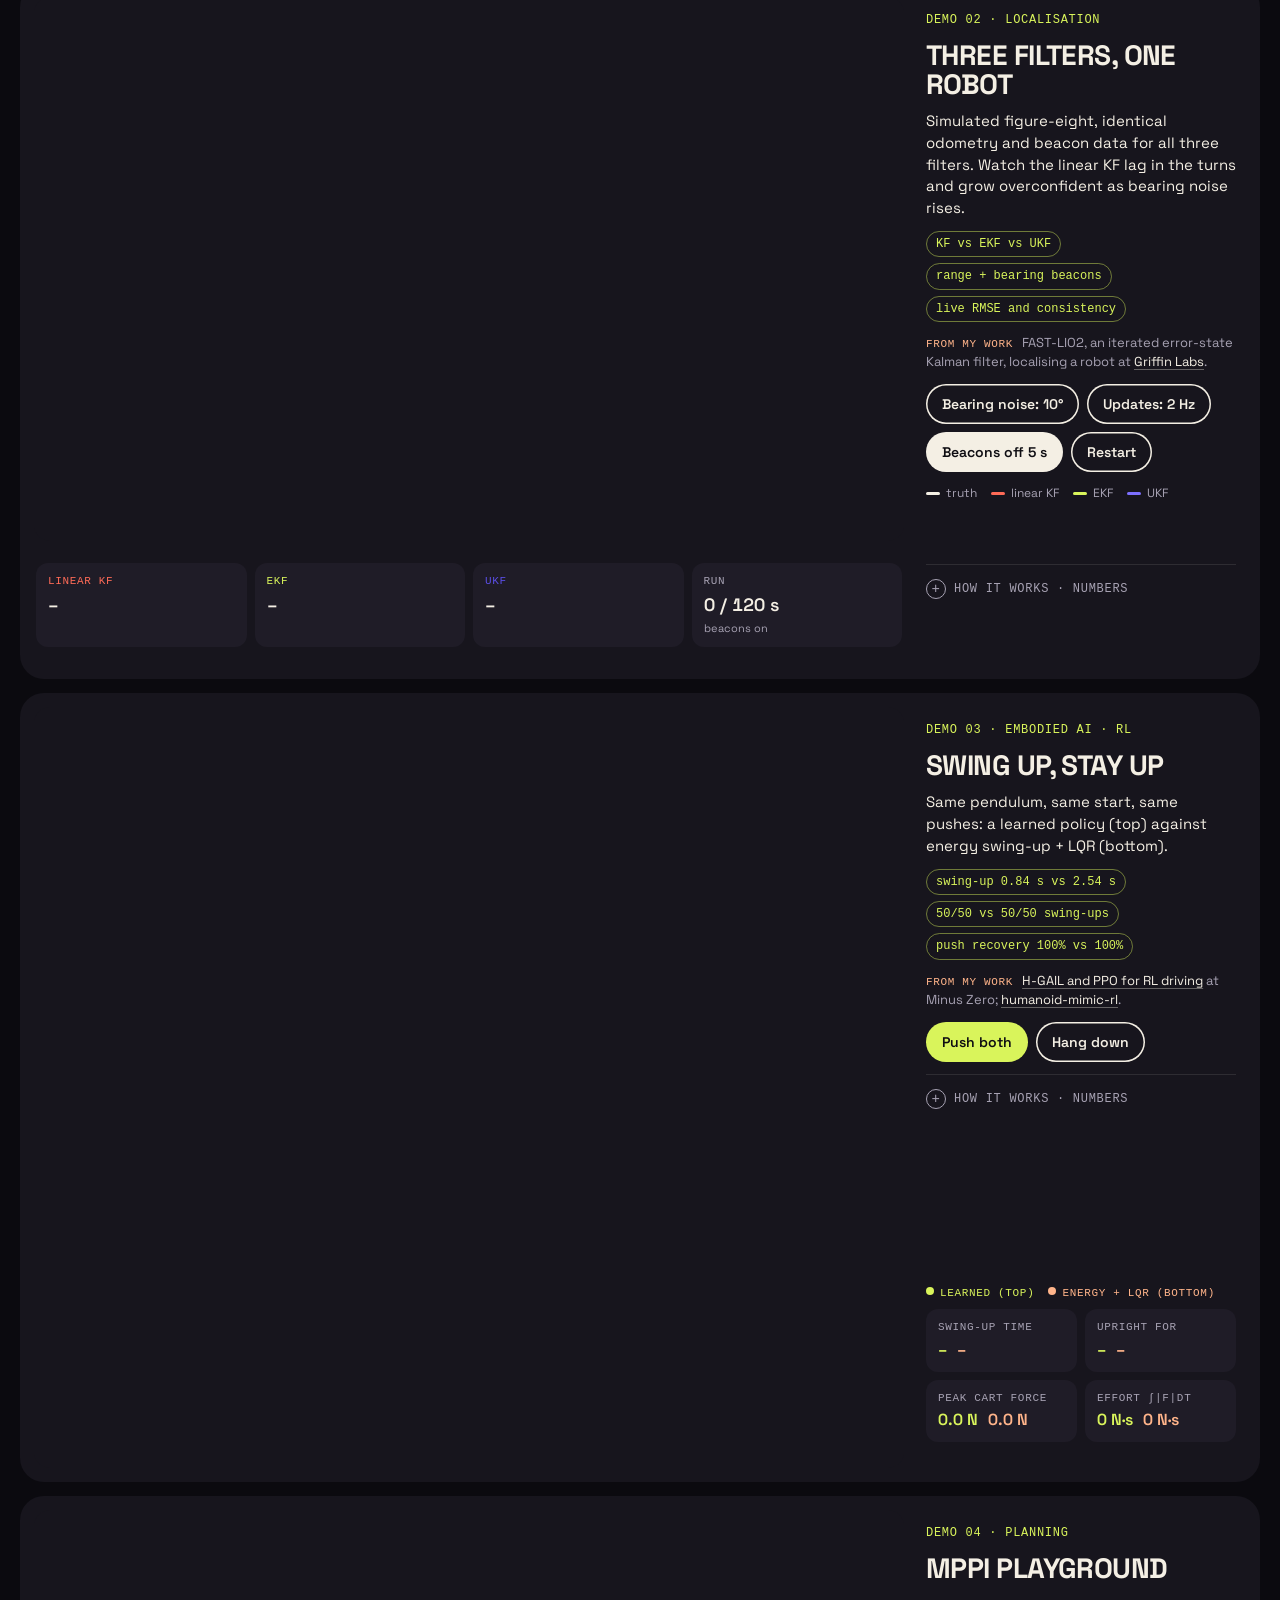
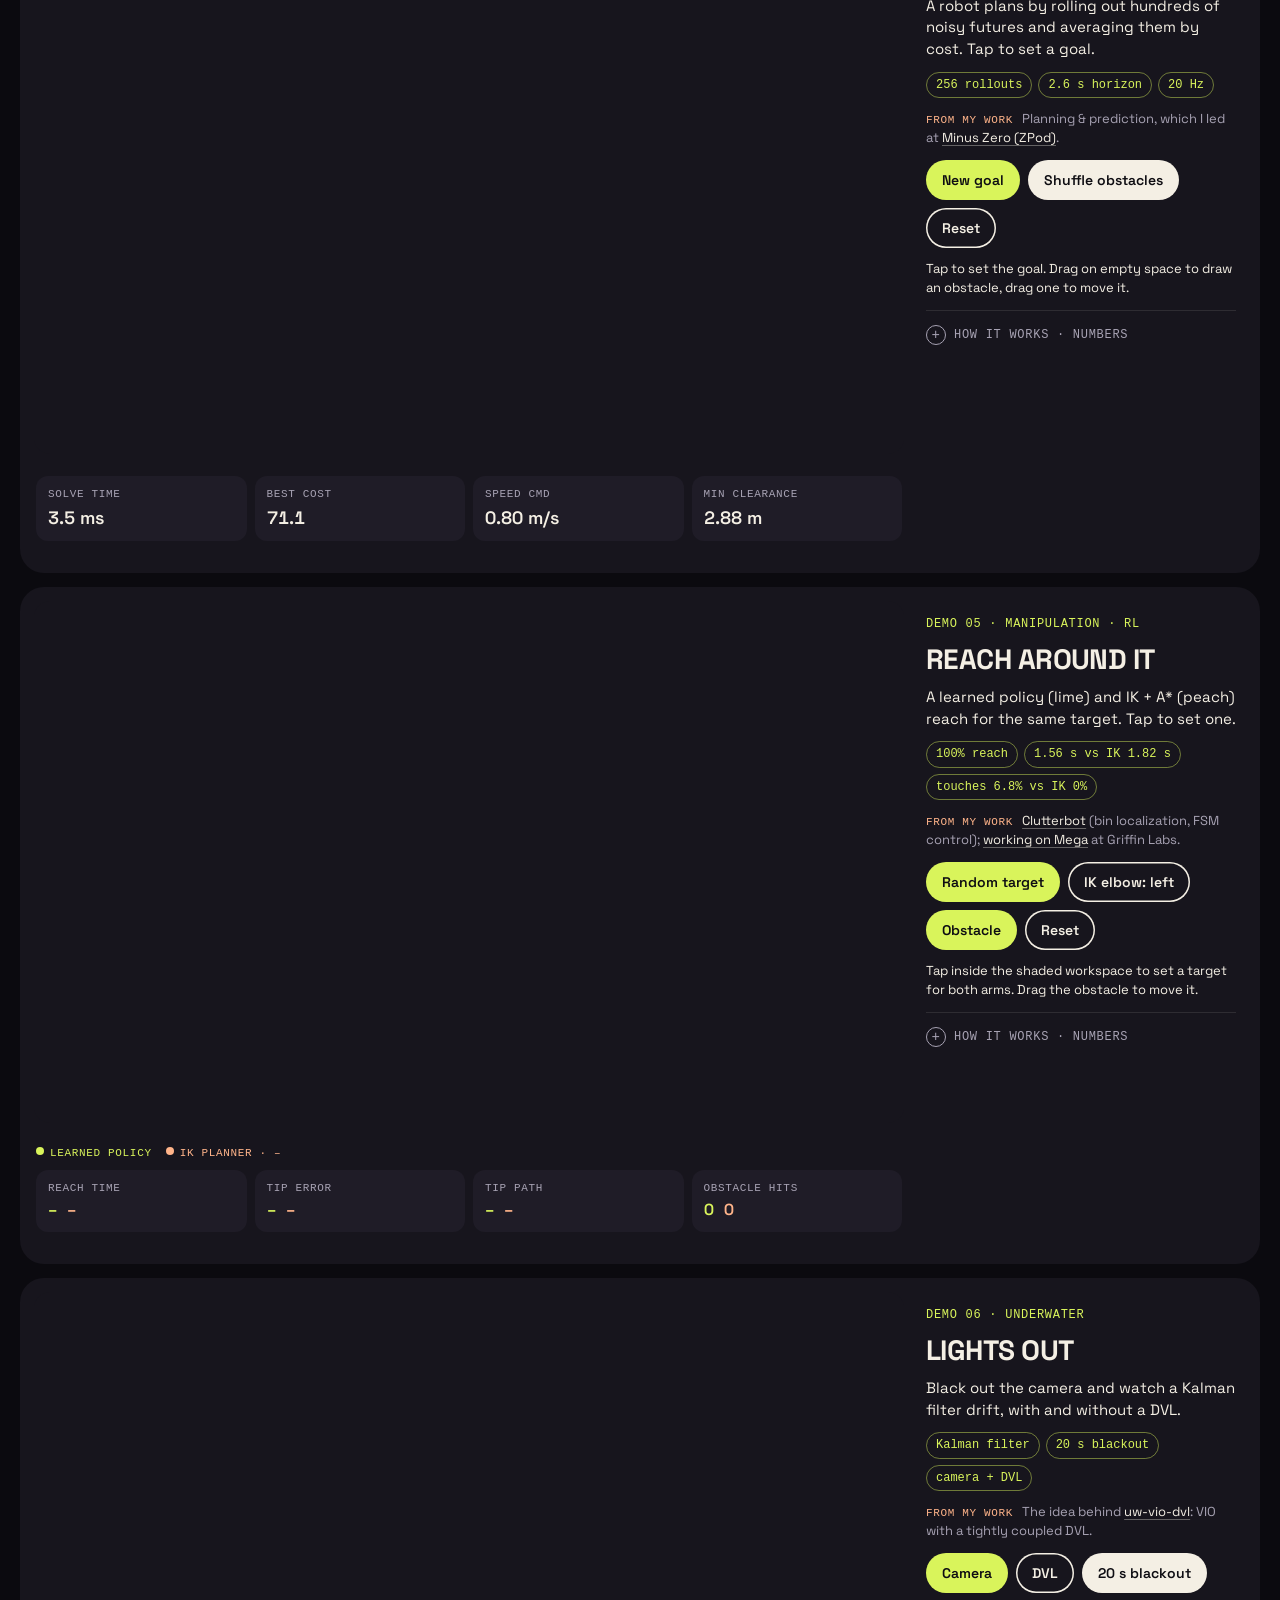
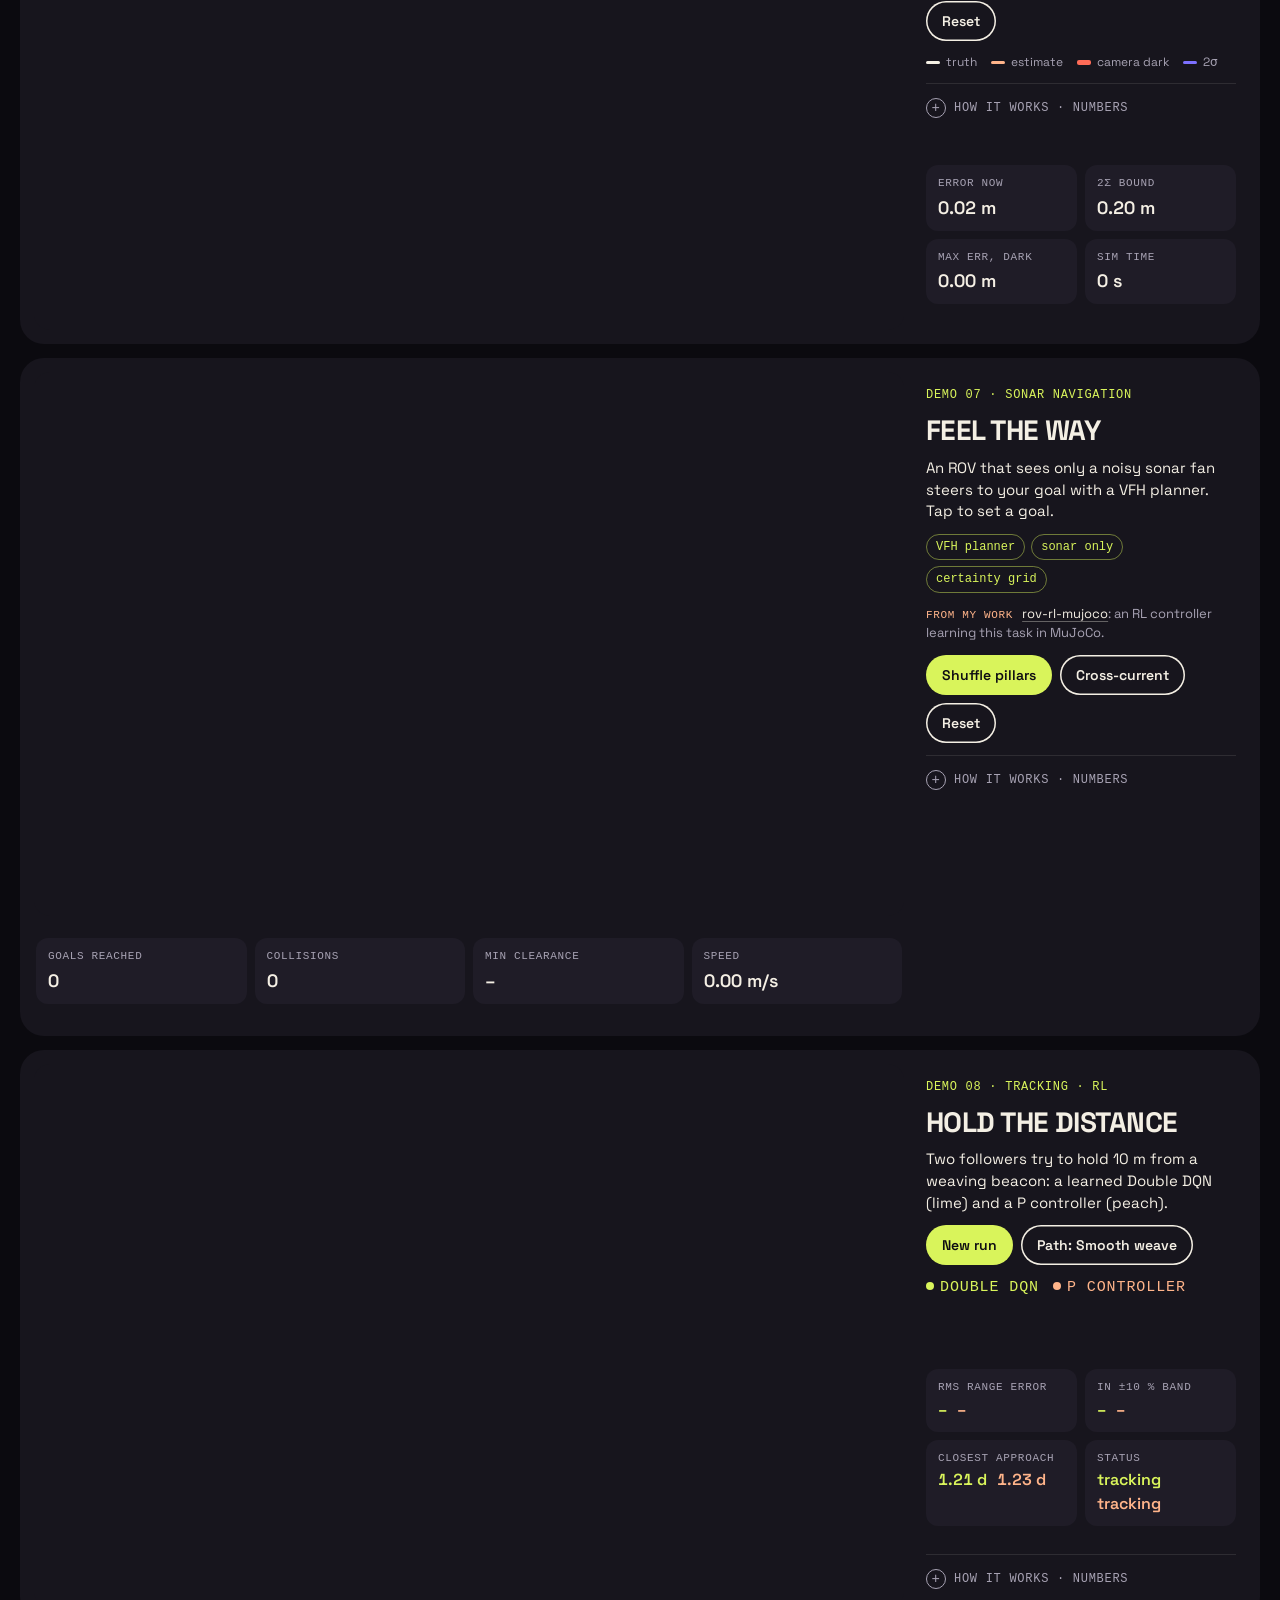
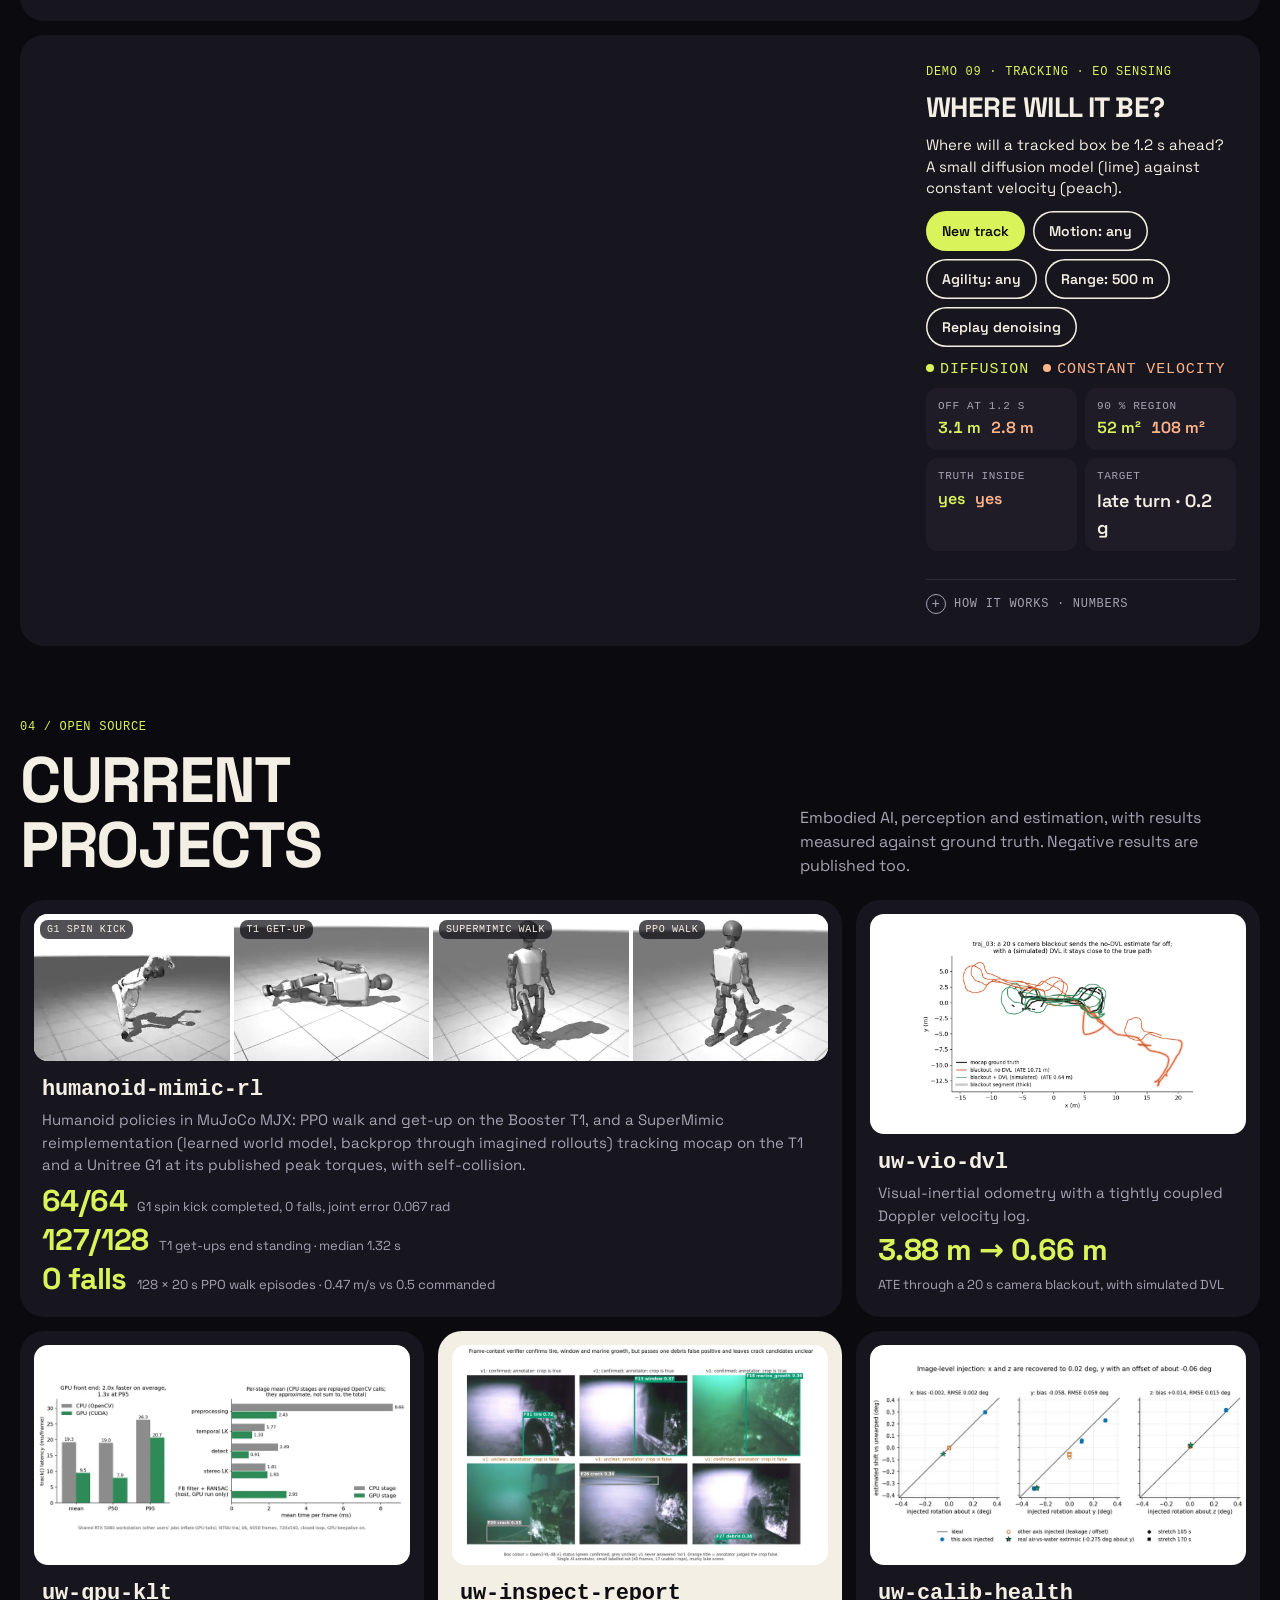
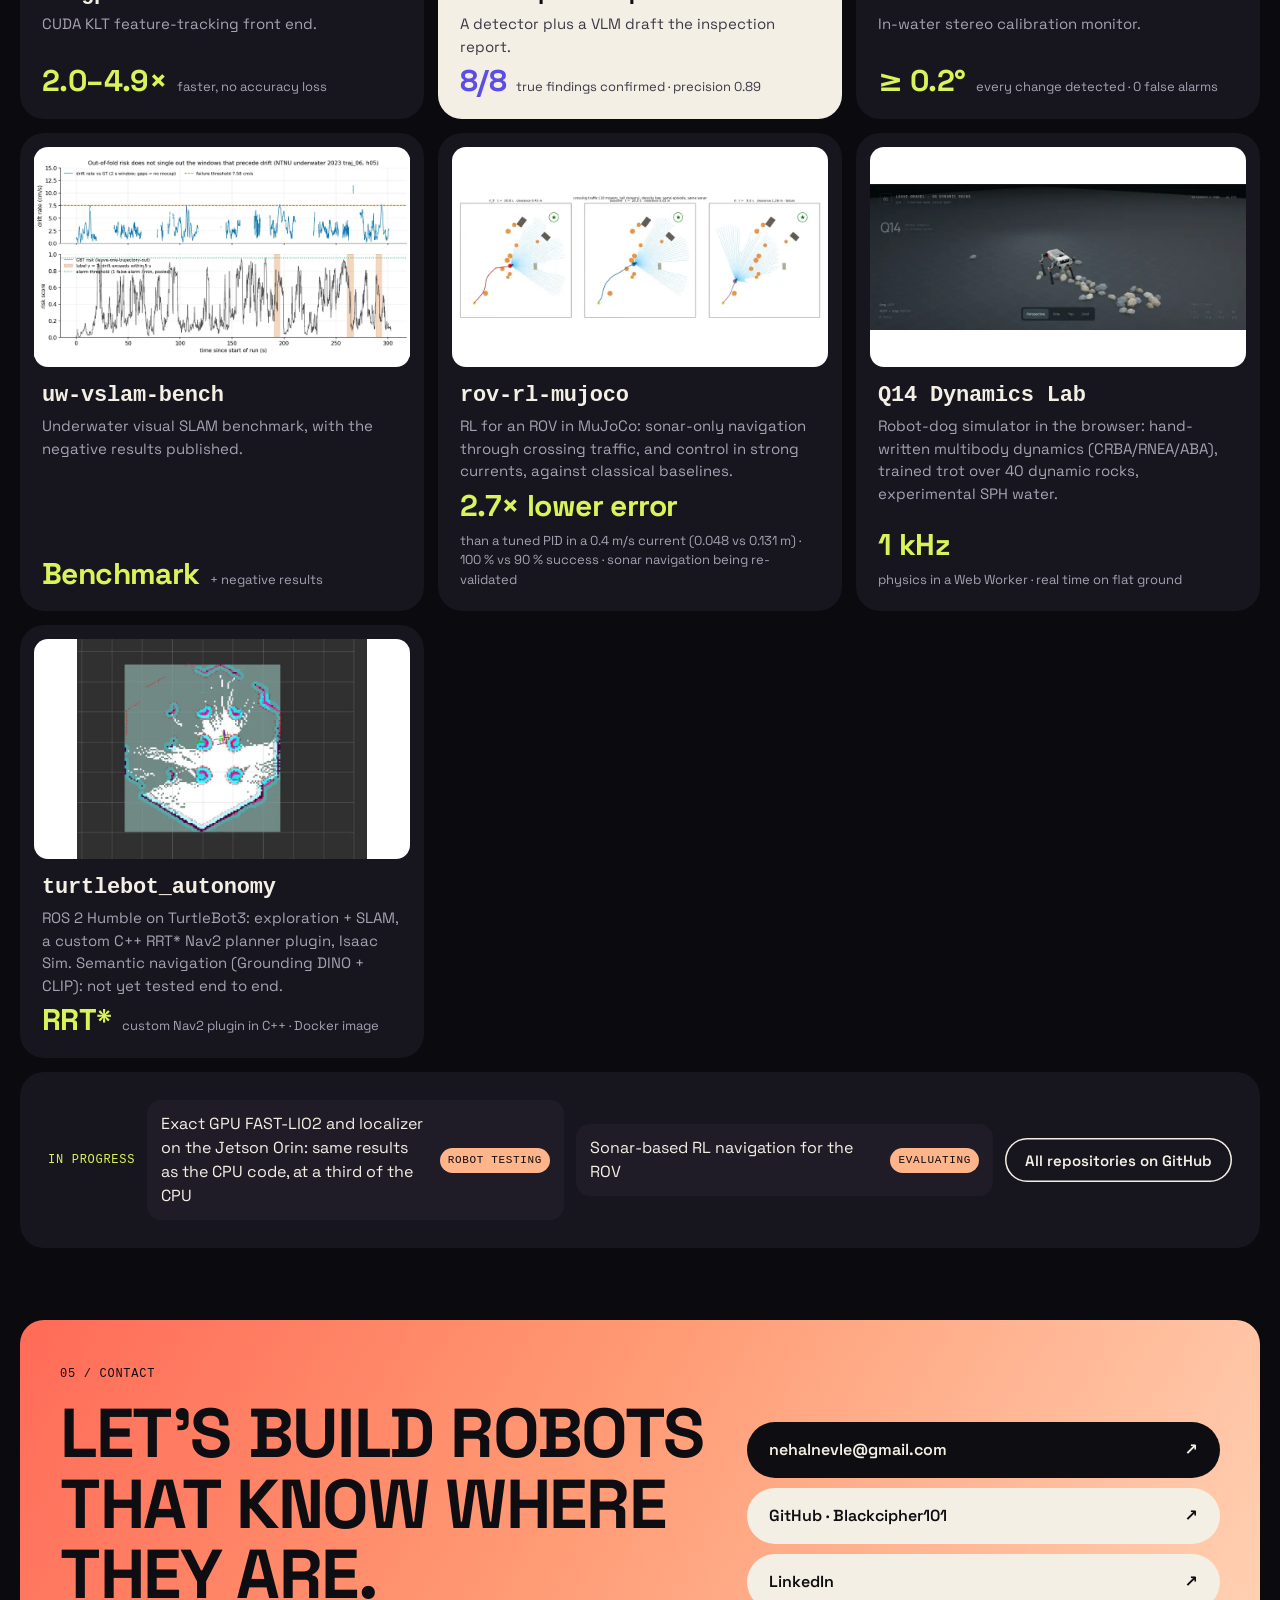
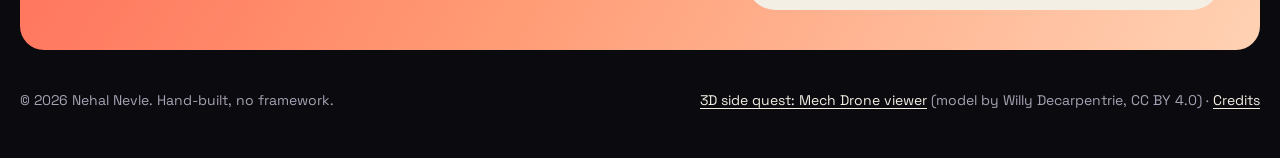
==== commit 1593106d: "Per-audience hero card (exact GPU FAST-LIO2 chart, navigation RL) and a KF vs EKF vs UKF demo - Hero" ====
--- a/index.html
+++ b/index.html
@@ -18,7 +18,7 @@
   <link rel="icon" href="favicon.svg" type="image/svg+xml">
   <link rel="apple-touch-icon" href="assets/img/apple-touch-icon.png">
   <link rel="preload" href="assets/fonts/space-grotesk-latin-var.woff2" as="font" type="font/woff2" crossorigin>
-  <link rel="stylesheet" href="assets/css/site.css?v=20261107c">
+  <link rel="stylesheet" href="assets/css/site.css?v=20261110a">
   <script>document.documentElement.classList.add('js');
   // Section order for the audience preset, set before first paint so nothing moves (no layout shift).
   // Same choice rule and preset -> group map as assets/js/audience.js (PRESETS[..].sections), which re-checks it.
@@ -32,12 +32,12 @@
     // hero does not change height on screen. Same URL as the module tag below, so it runs only once.
     if (g.hasOwnProperty(id)) {
       var s = document.createElement('script');
-      s.type = 'module'; s.src = 'assets/js/audience.js?v=20261107c'; s.setAttribute('blocking', 'render');
+      s.type = 'module'; s.src = 'assets/js/audience.js?v=20261110a'; s.setAttribute('blocking', 'render');
       document.head.appendChild(s);
     }
   })();</script>
-  <script type="module" src="assets/js/site.js?v=20261107c"></script>
-  <script type="module" src="assets/js/audience.js?v=20261107c"></script>
+  <script type="module" src="assets/js/site.js?v=20261110a"></script>
+  <script type="module" src="assets/js/audience.js?v=20261110a"></script>
 </head>
 <body>
   <a class="skip" href="#main">Skip to content</a>
@@ -329,6 +329,46 @@
             </div>
           </article>
 
+          <!-- Demo: localisation filters, linear KF vs EKF vs UKF -->
+          <article class="card demo demo-tiled reveal" data-demo="filters" aria-labelledby="filters-title">
+            <div class="demo-stage">
+              <canvas width="1000" height="625" style="--ar: 8 / 5" aria-label="Top view of a robot driving a figure-eight past four beacons, with the true path and the position estimates and 2-sigma ellipses of a linear Kalman filter, an extended Kalman filter and an unscented Kalman filter." role="img"></canvas>
+              <span class="demo-hint mono">Loading demo…</span>
+            </div>
+            <div class="demo-tiles">
+              <dl class="stats">
+                <div class="stat"><dt style="color:var(--coral)">Linear KF</dt><dd><span data-out="rmse-kf">–</span><small data-out="cons-kf"></small></dd></div>
+                <div class="stat"><dt style="color:var(--lime)">EKF</dt><dd><span data-out="rmse-ekf">–</span><small data-out="cons-ekf"></small></dd></div>
+                <div class="stat"><dt style="color:var(--violet)">UKF</dt><dd><span data-out="rmse-ukf">–</span><small data-out="cons-ukf"></small></dd></div>
+                <div class="stat"><dt>Run</dt><dd><span data-out="run">–</span><small data-out="flag"></small></dd></div>
+              </dl>
+            </div>
+            <div class="demo-side">
+              <span class="mono demo-tag" style="color:var(--lime)">Localisation</span>
+              <h3 id="filters-title">Three filters, one robot</h3>
+              <p class="demo-lede">Simulated figure-eight, identical odometry and beacon data for all three filters. Watch the linear KF lag in the turns and grow overconfident as bearing noise rises.</p>
+              <ul class="demo-head" aria-label="Headline numbers"><li>KF vs EKF vs UKF</li><li>range + bearing beacons</li><li>live RMSE and consistency</li></ul>
+              <p class="demo-ctx"><span class="mono">From my work</span> FAST-LIO2, an iterated error-state Kalman filter, localising a robot at <a href="#xp-griffin">Griffin Labs</a>.</p>
+              <div class="controls">
+                <button class="btn btn-ghost" type="button" data-act="noise">Bearing noise: 10°</button>
+                <button class="btn btn-ghost" type="button" data-act="rate">Updates: 2 Hz</button>
+                <button class="btn btn-cream" type="button" data-act="off">Beacons off 5 s</button>
+                <button class="btn btn-ghost" type="button" data-act="reset">Restart</button>
+              </div>
+              <div class="legend" aria-hidden="true">
+                <span><i style="background:#f4efe4"></i>truth</span>
+                <span><i style="background:#ff6b57"></i>linear KF</span>
+                <span><i style="background:#d9f45b"></i>EKF</span>
+                <span><i style="background:#7d70ff"></i>UKF</span>
+              </div>
+              <p class="demo-msg demo-live" data-out="msg" aria-live="polite"></p>
+              <details class="demo-more">
+                <summary>How it works · numbers</summary>
+                <p>A unicycle robot (state x, y, heading) drives two tangent circles at 2 m/s with noisy speed and yaw-rate odometry at 20 Hz, and hears range and world-frame bearing from beacons within 7 m. Bearing noise and update rate are the controls; the run is seeded, so it repeats. The linear KF is a constant-velocity filter on [x, y, vx, vy] that turns each range/bearing pair into a Cartesian fix with a first-order converted-measurement covariance; it ignores the odometry and the heading. The EKF and UKF estimate [x, y, heading] with the odometry as input, one with analytic Jacobians, one with scaled sigma points and a circular mean for the heading. Readouts: position RMSE so far, the share of time the truth is inside the filter's own 2σ ellipse (a consistent 2-D filter sits near 86%) and the mean position NEES (ideal 2). Maths: <code>assets/js/demos/lib/filters-core.js</code>; headless check: <code>tools/eval_filters.mjs</code>.</p>
+              </details>
+            </div>
+          </article>
+
           <!-- Demo: learned cart-pole swing-up vs classical, same run -->
           <article class="card demo demo-tiled tiles-right reveal" data-demo="cartpole" aria-labelledby="cartpole-title">
             <div class="demo-stage">
@@ -690,7 +730,7 @@
           </a>
           <div class="card proj-wip reveal" data-proj="wip">
             <span class="mono" style="color:var(--lime)">In progress</span>
-            <div class="wip"><span>Exact GPU FAST-LIO2 and localizer on the Jetson Orin: same results as the CPU code, at under half the CPU</span><span class="badge">Robot testing</span></div>
+            <div class="wip"><span>Exact GPU FAST-LIO2 and localizer on the Jetson Orin: same results as the CPU code, at a third of the CPU</span><span class="badge">Robot testing</span></div>
             <div class="wip"><span>Sonar-based RL navigation for the ROV</span><span class="badge">Evaluating</span></div>
             <a class="btn btn-ghost" href="https://github.com/Blackcipher101">All repositories on GitHub</a>
           </div>
--- a/assets/css/site.css
+++ b/assets/css/site.css
@@ -313,6 +313,7 @@
 .stat dt { font-family: var(--mono); font-size: 11px; letter-spacing: .06em; text-transform: uppercase; color: var(--muted); }
 .stat dd { margin: 2px 0 0; font-size: 18px; font-weight: 600; font-variant-numeric: tabular-nums; }
 /* two controllers in one tile: series A (lime) and B (peach), keyed by .vs-key */
+.stat dd small { display: block; margin-top: 2px; font-size: 11px; font-weight: 400; color: var(--muted); }
 .stat dd.vs-pair { display: flex; flex-wrap: wrap; gap: 0 10px; font-size: 16px; }
 .vs-a { color: var(--lime); }
 .vs-b { color: var(--peach); }
@@ -529,6 +530,12 @@
 .c-rov .now-vid { display: block; width: 100%; height: auto; aspect-ratio: 4 / 3; object-fit: cover; border-radius: 16px; background: #fff; }
 /* underwater preset puts the ROV illustration in .now-art: let it keep the original .c-rov img placement (relative to the card) */
 .c-rov .now-art:has(> img) { margin: 0; }
+/* per-audience variants of the Now card art: a CPU chart (inline SVG) and the first panel of a 3:1 three-panel video */
+.c-rov .now-chart { background: #0e0d12; font-family: inherit; }
+.c-rov .now-chart .bar { transform-box: fill-box; transform-origin: left center; animation: now-bar 1.1s cubic-bezier(.2,.7,.2,1) both; }
+@keyframes now-bar { from { transform: scaleX(3); opacity: .35; } to { transform: scaleX(1); opacity: 1; } }
+@media (prefers-reduced-motion: reduce) { .c-rov .now-chart .bar { animation: none; } }
+.c-rov .now-wide { aspect-ratio: 1 / 1; object-fit: cover; object-position: left center; background: #fff; } /* shows the first of the three square panels */
 .proj figure > video { display: block; width: 100%; height: 220px; object-fit: contain; background: #fff; }
 .vid-grid { display: grid; grid-template-columns: repeat(2, 1fr); gap: 4px; background: #fff; }
 .proj-wide .vid-grid { grid-template-columns: repeat(4, 1fr); }
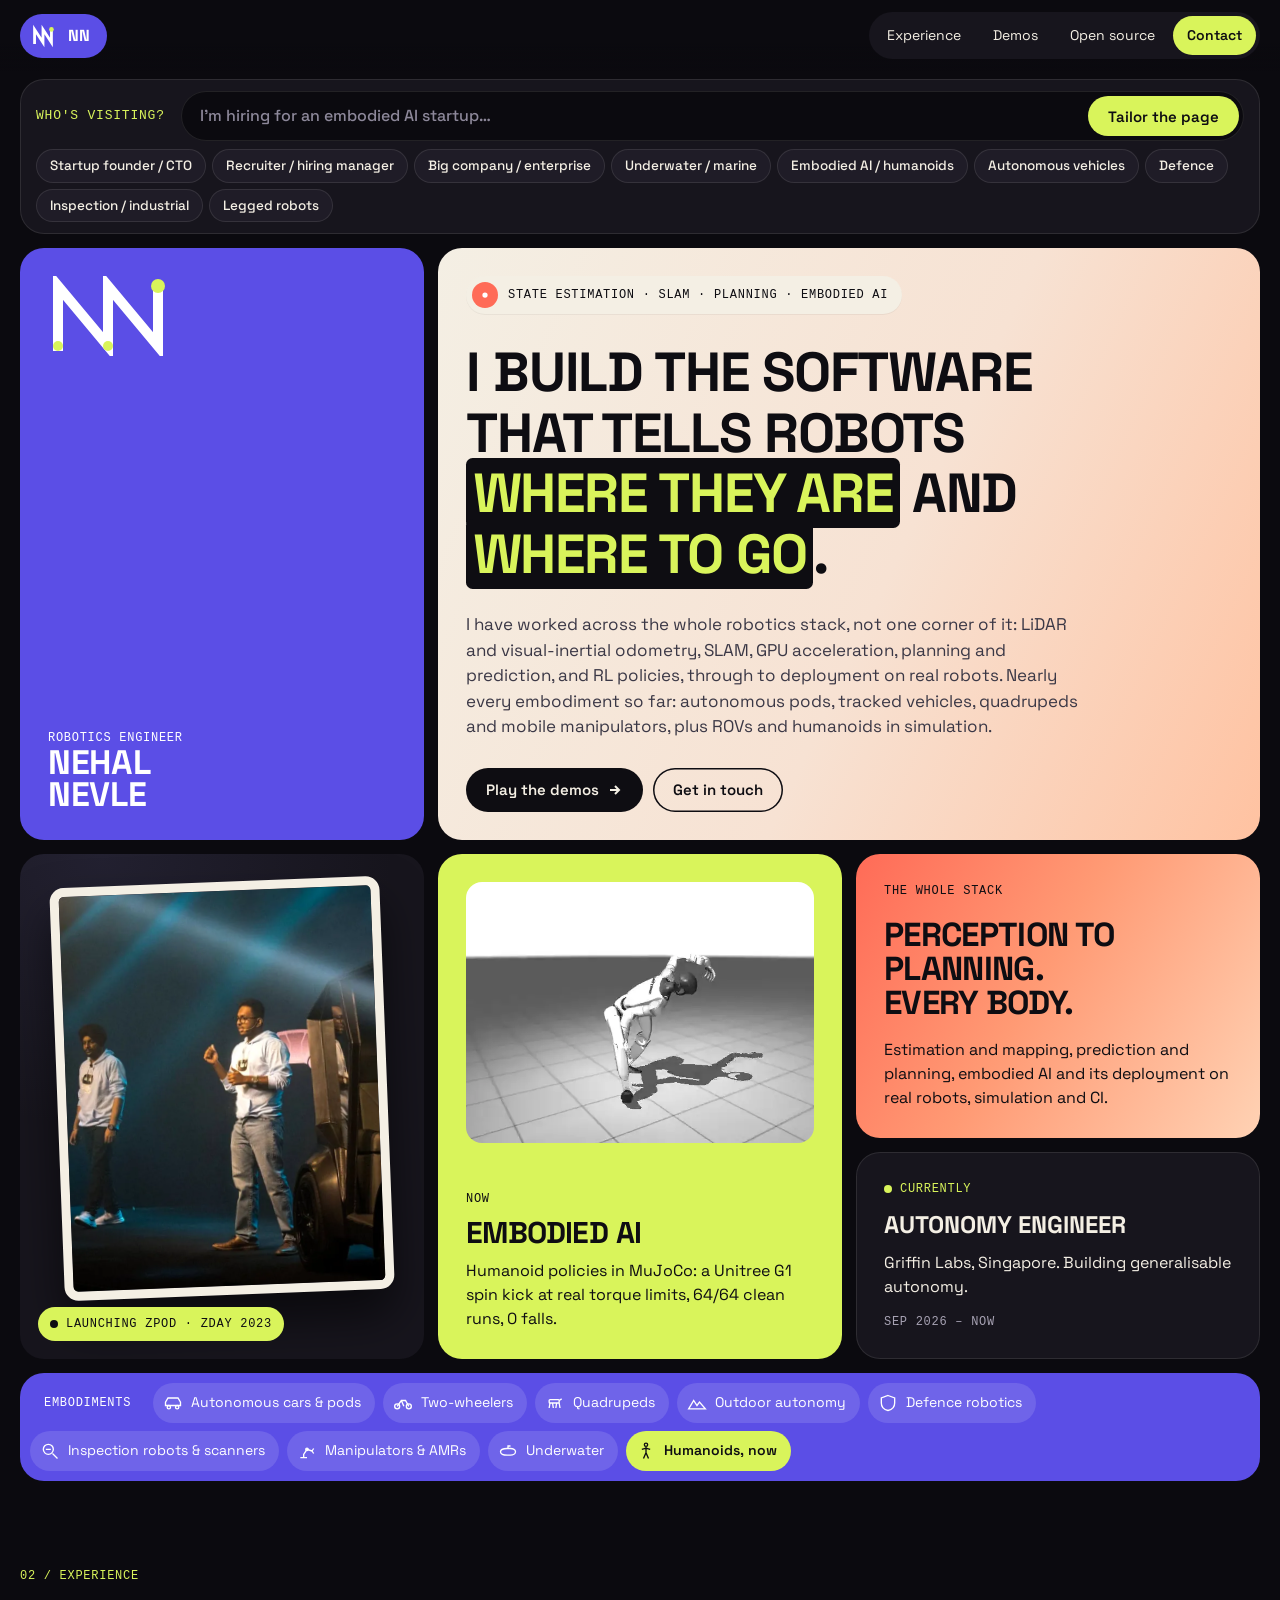
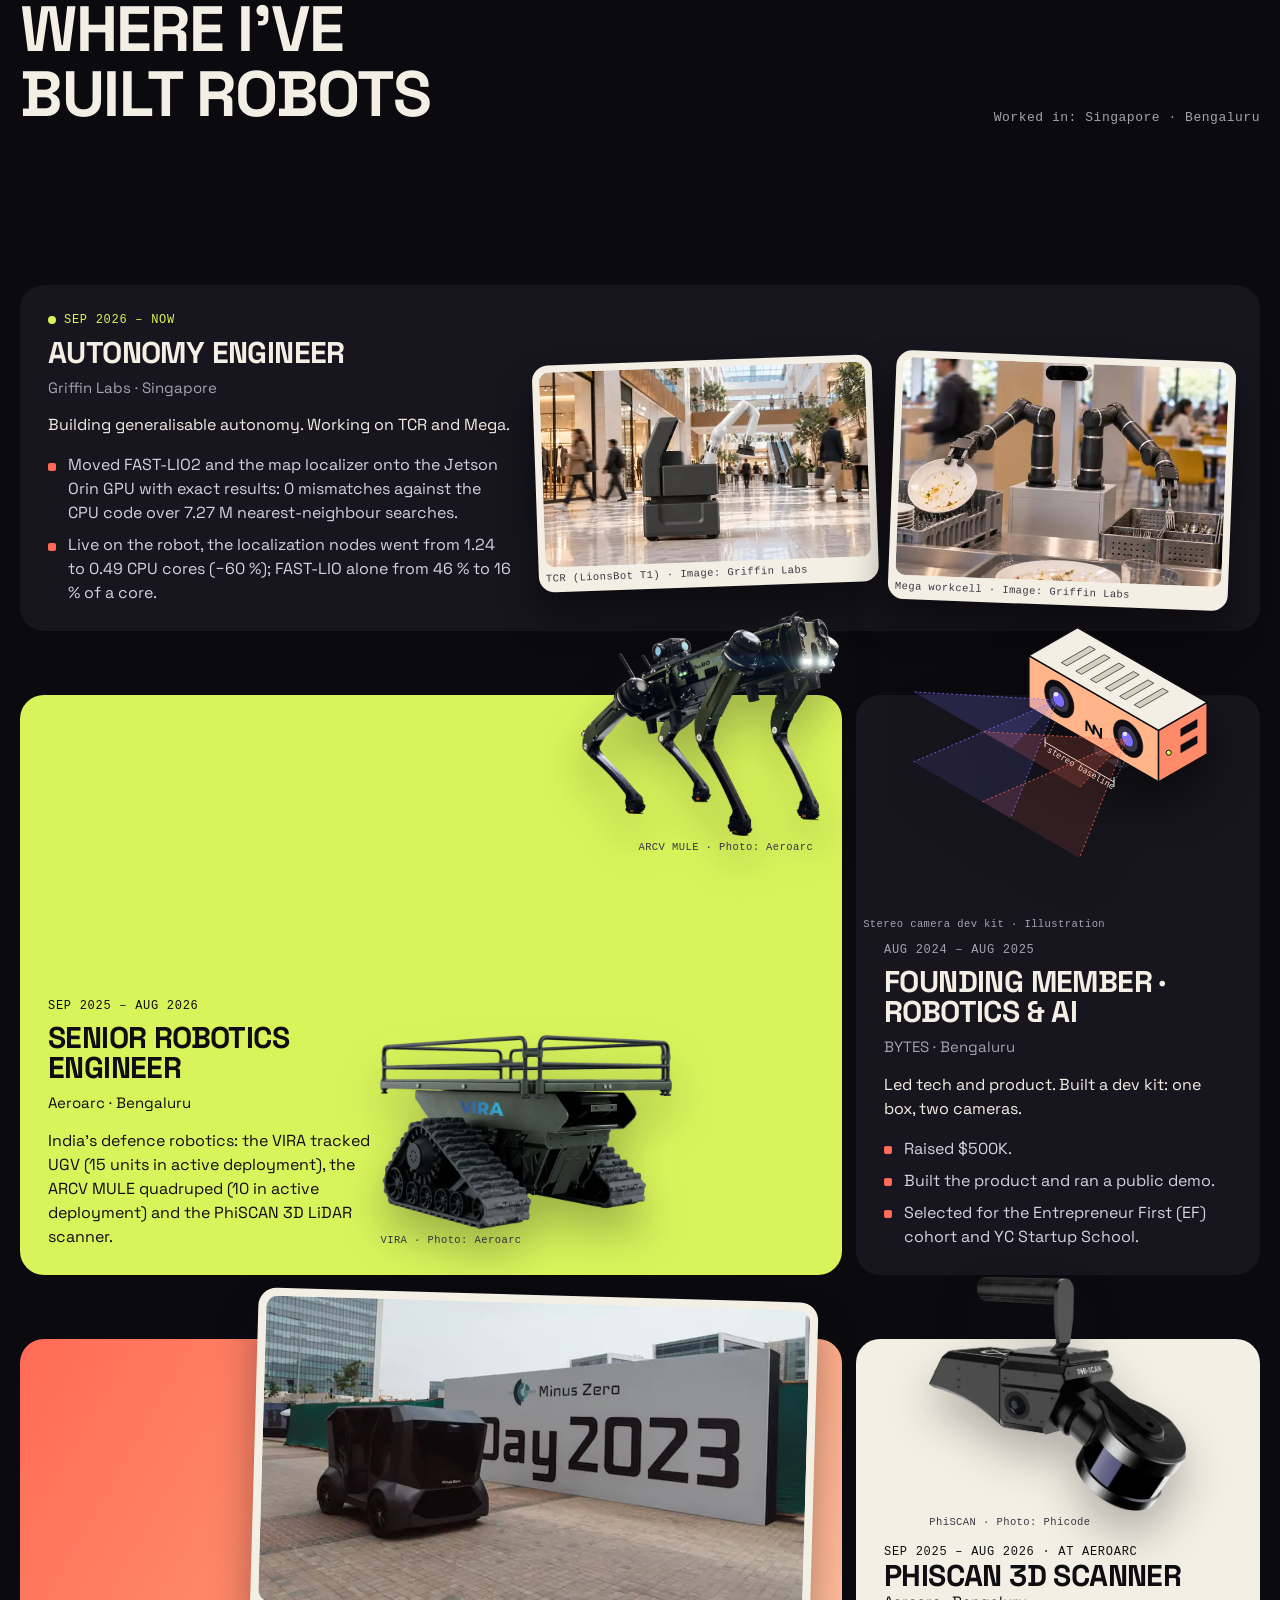
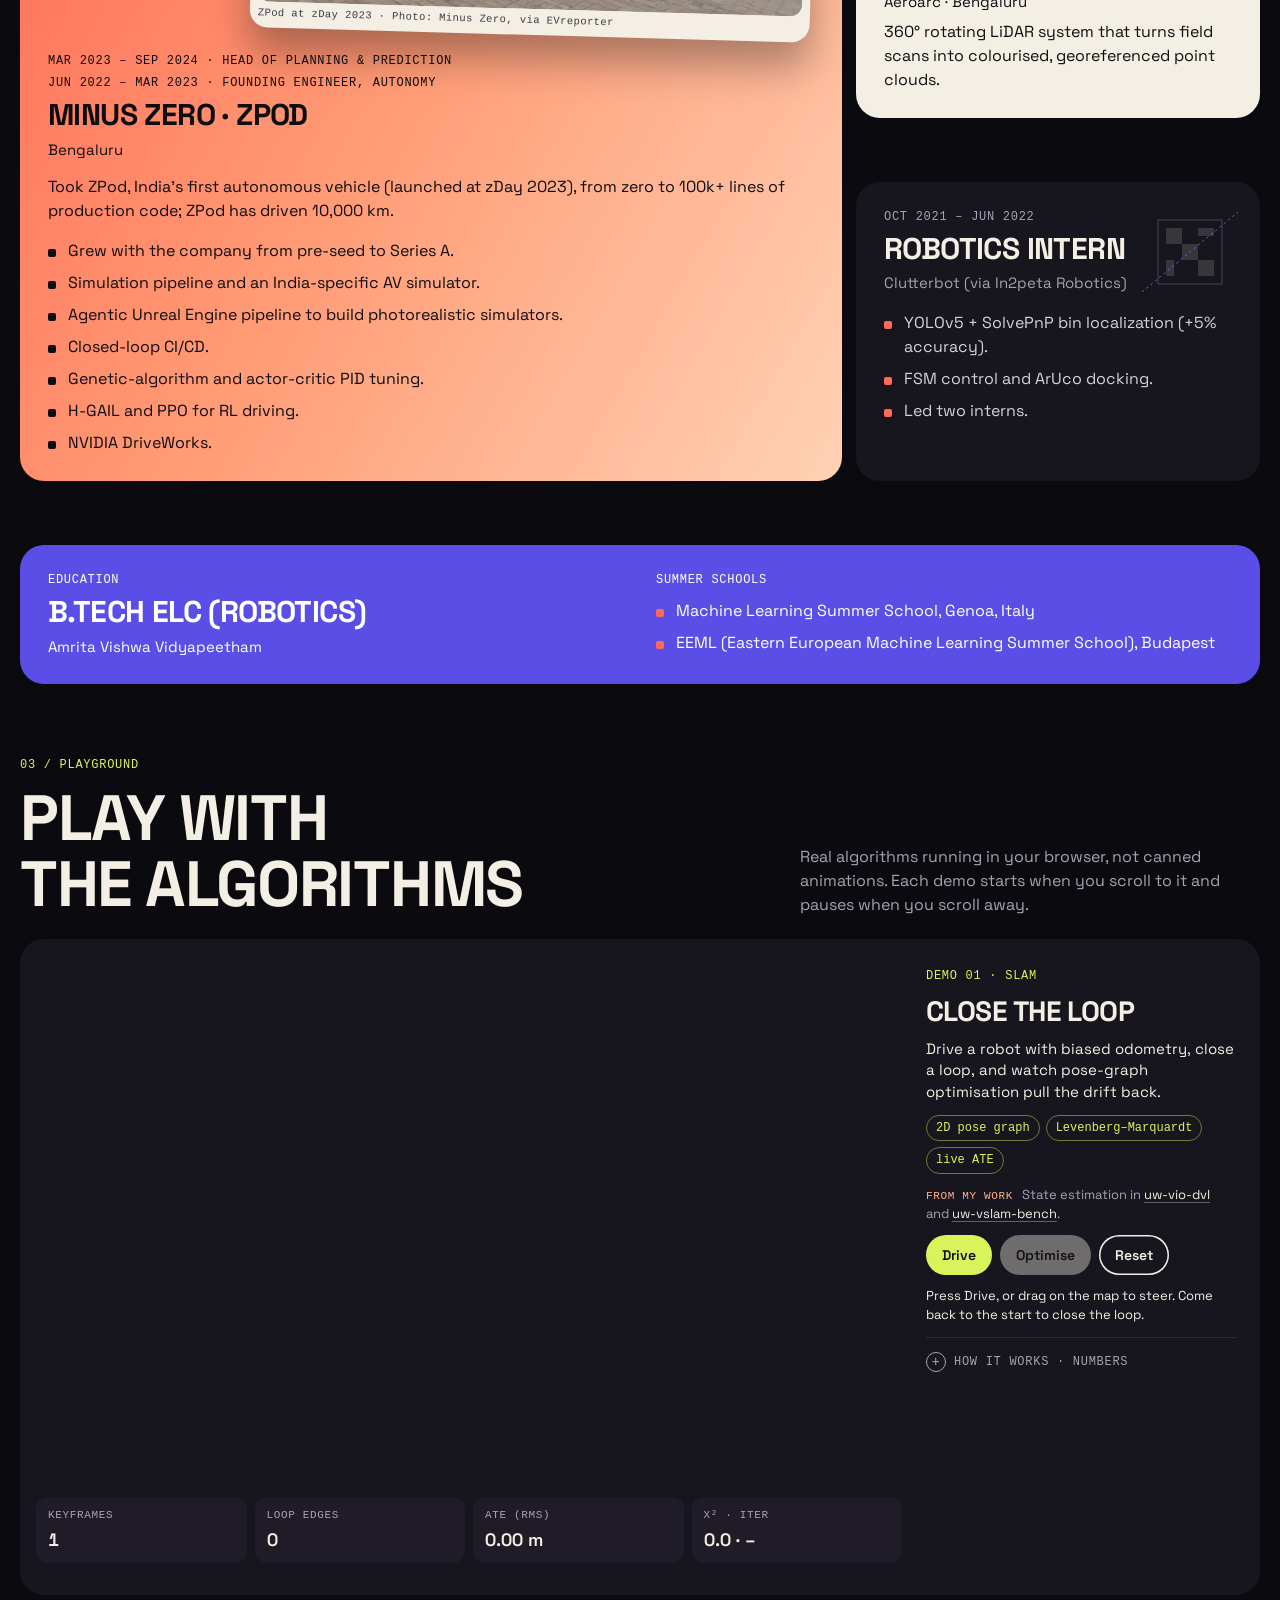
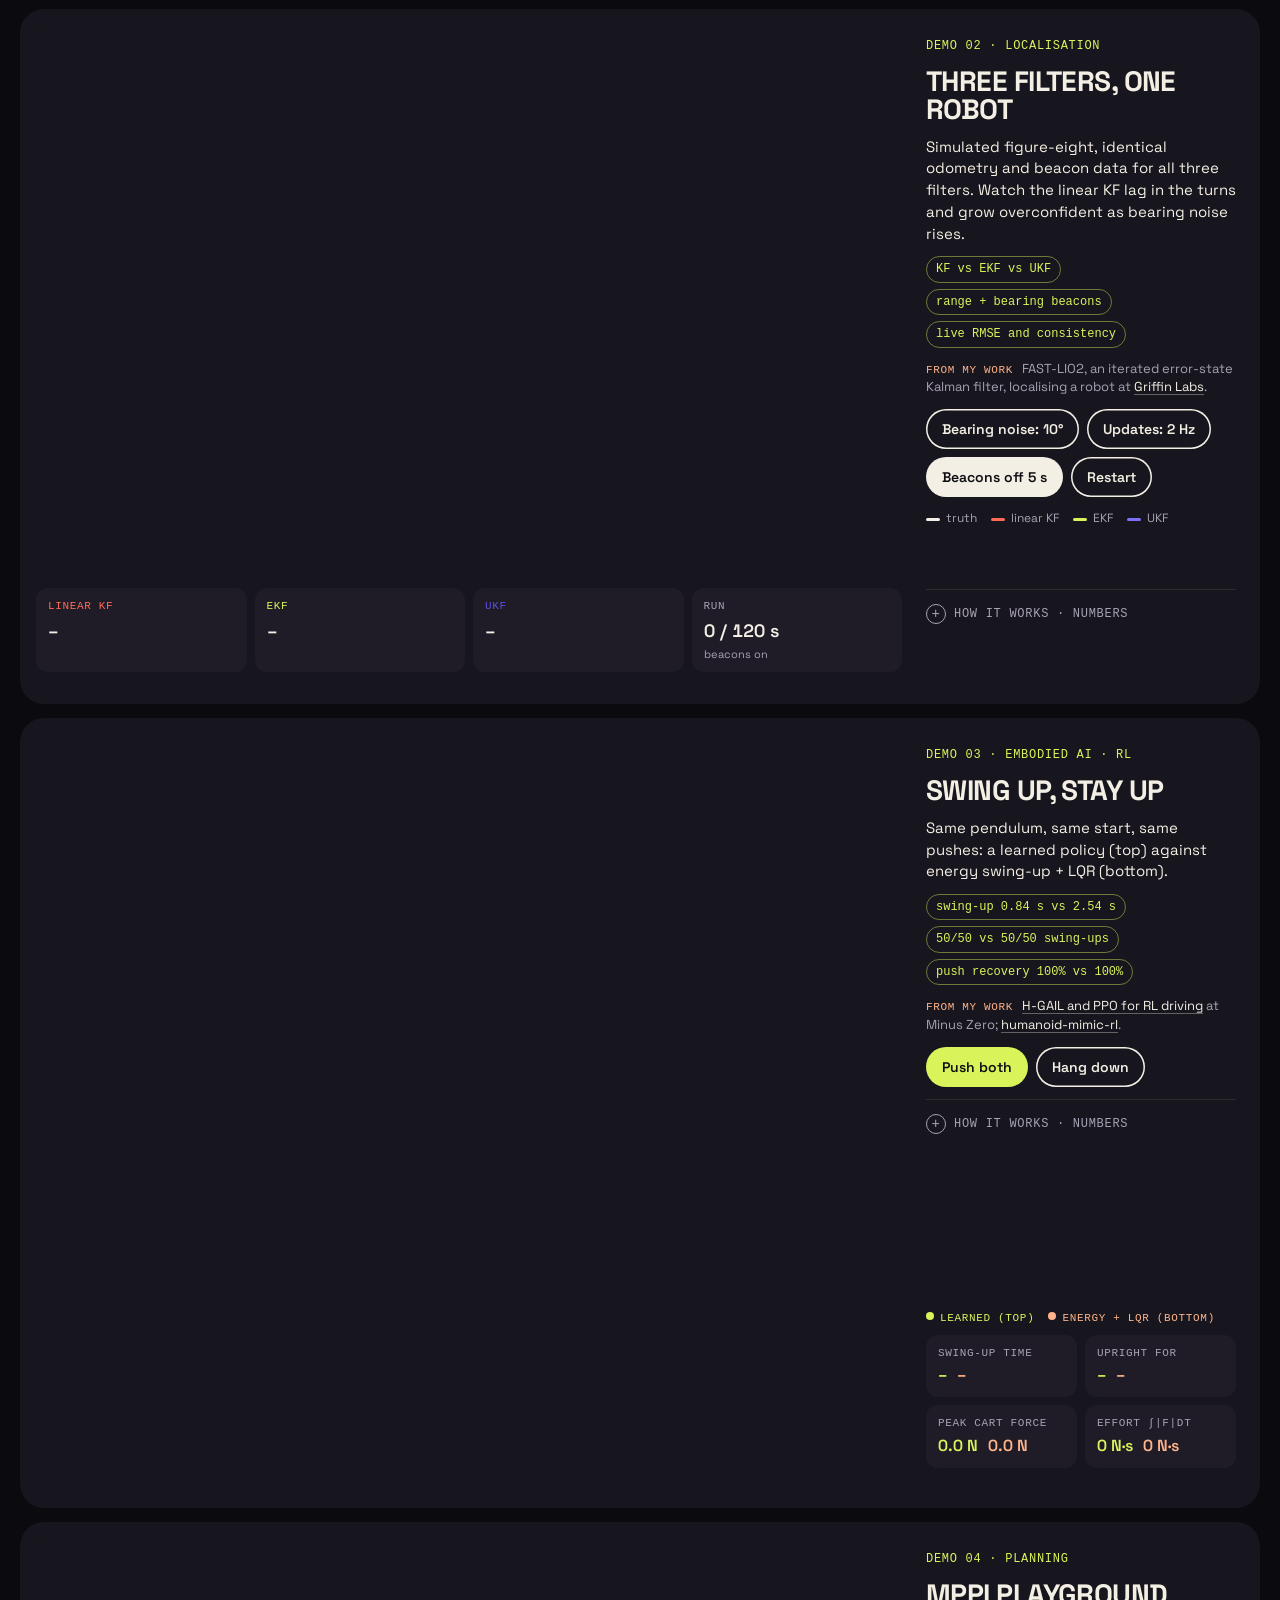
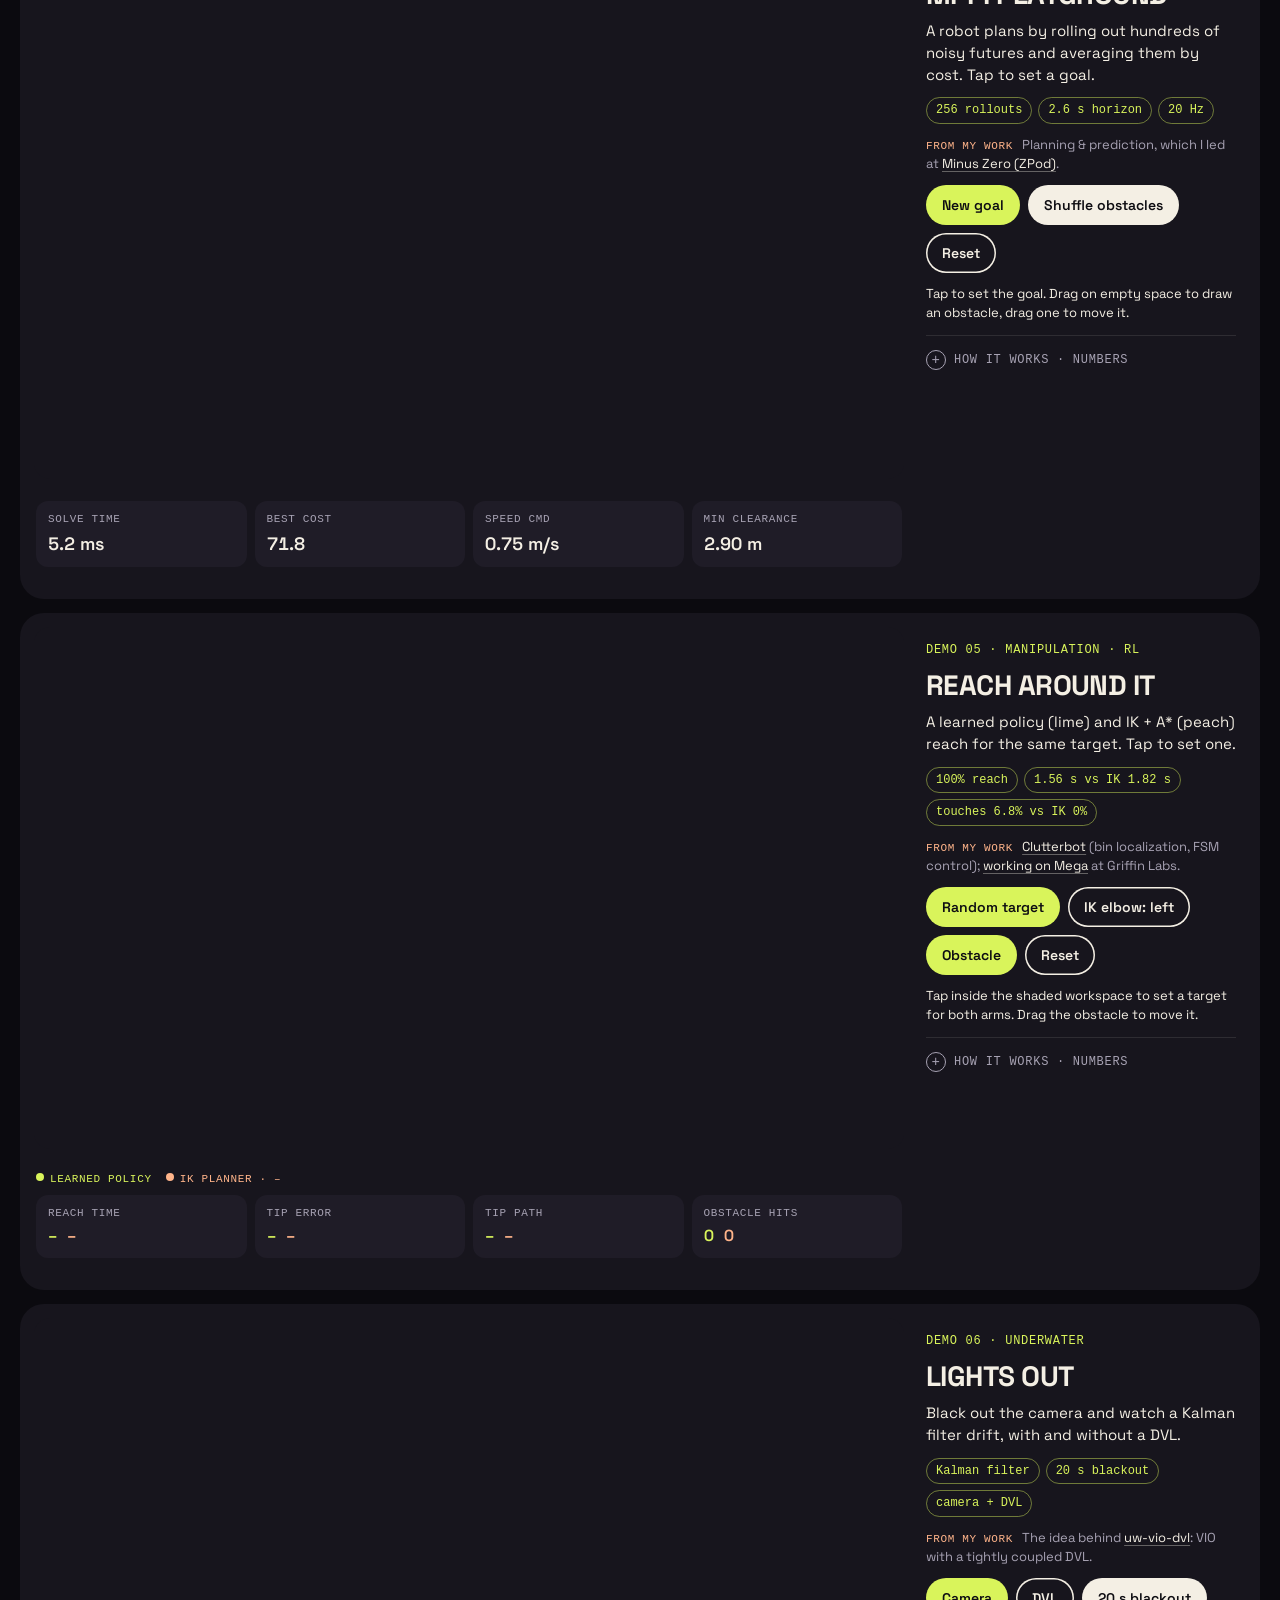
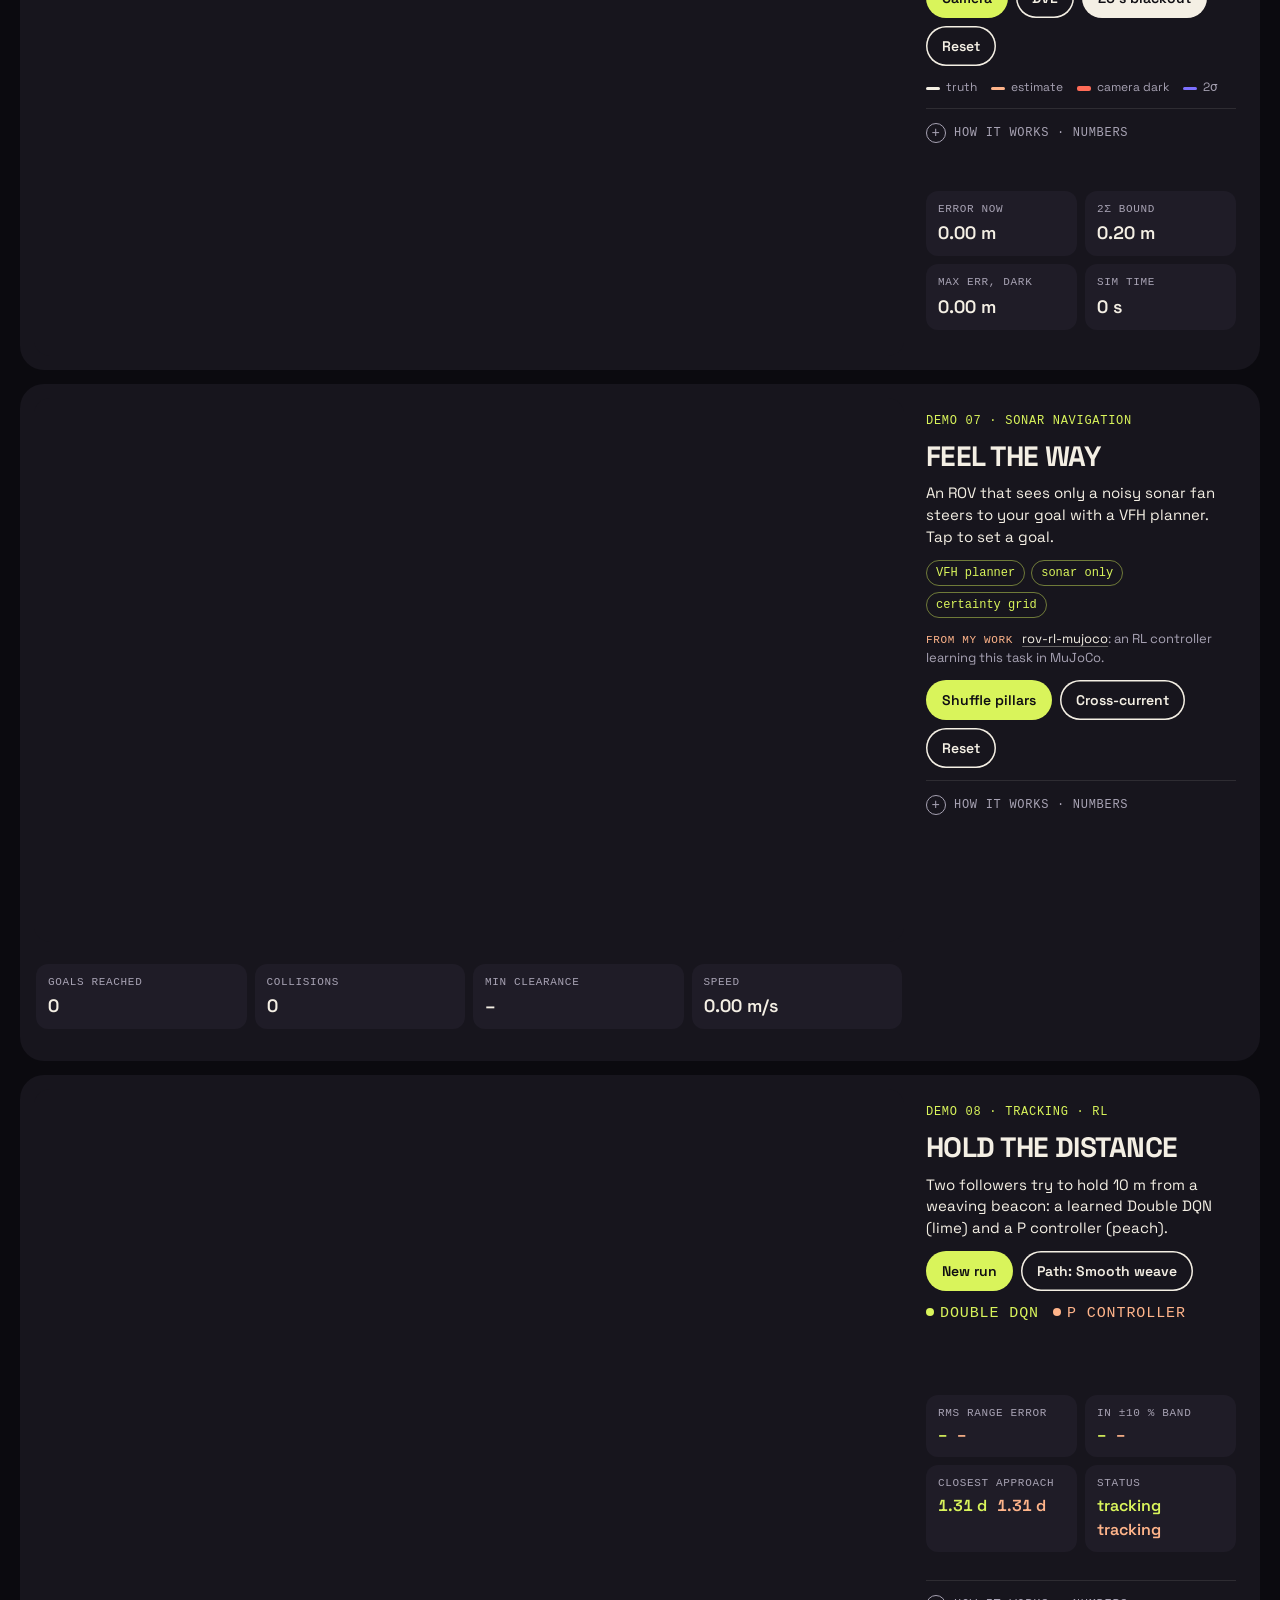
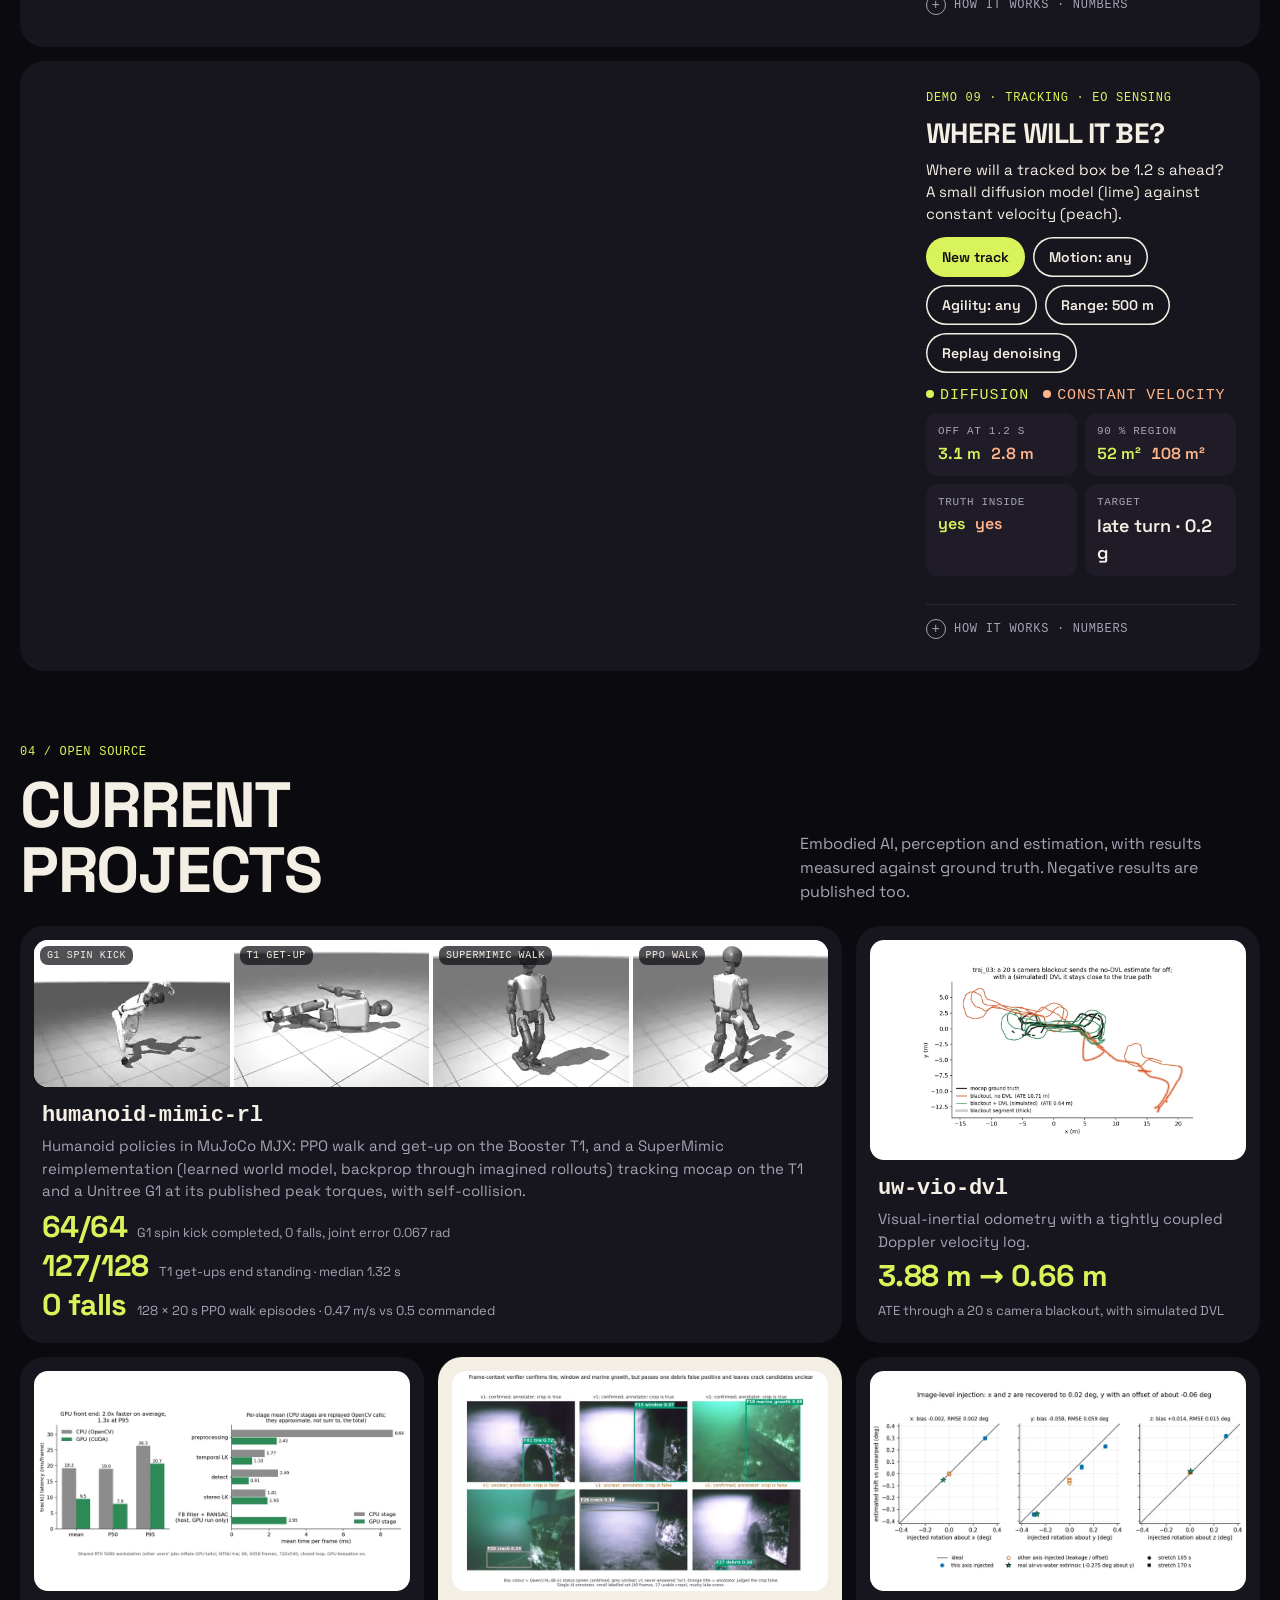
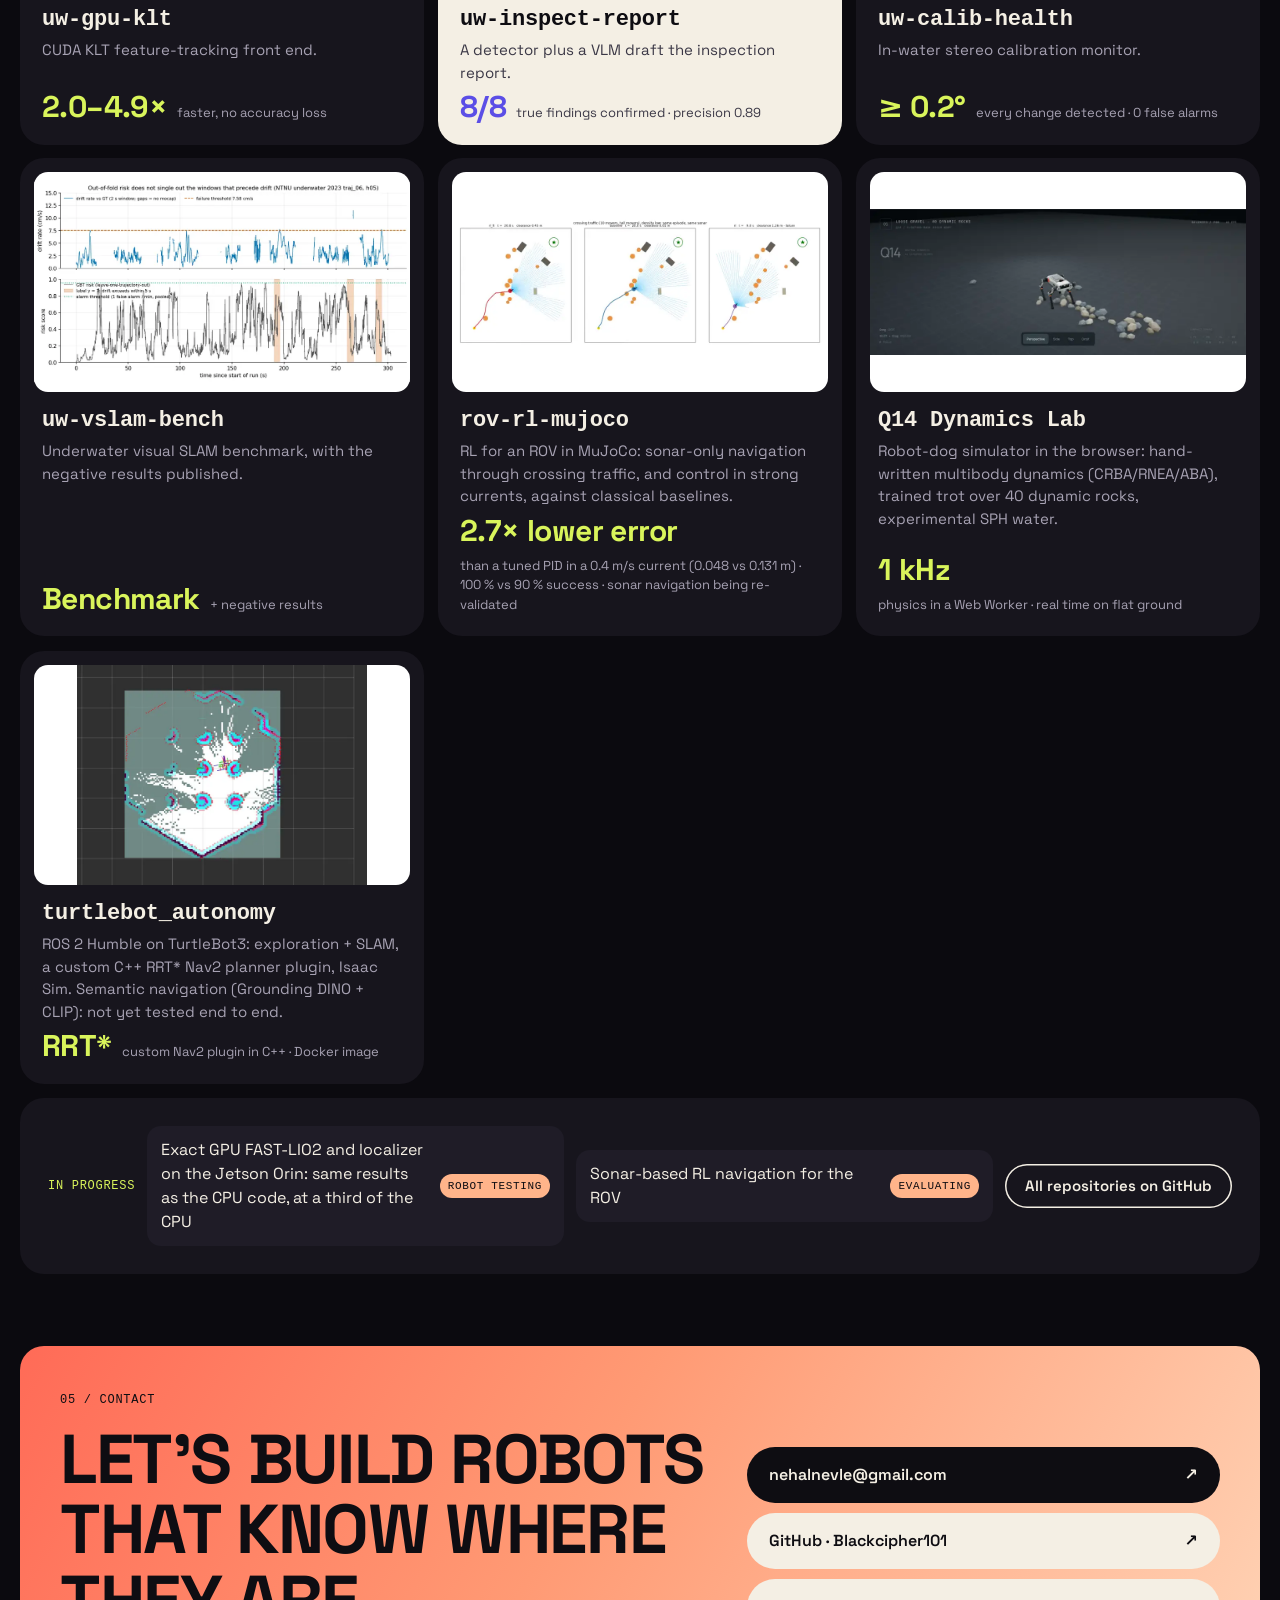
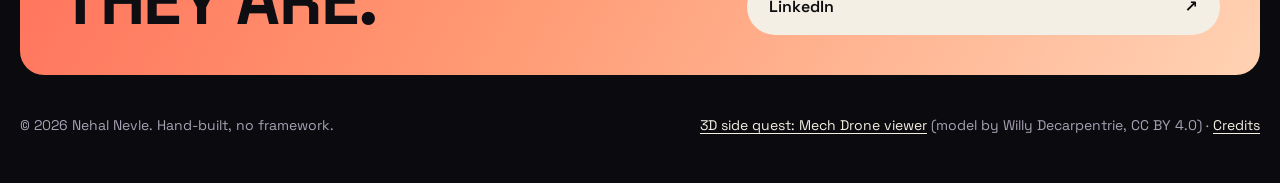
==== commit 653132fc: "General intro: worked across the whole stack, no single focus Co-Authored-By: Claude Fable 5.2 <nore" ====
--- a/index.html
+++ b/index.html
@@ -98,7 +98,7 @@
             <span class="pill-label mono"><span class="dot" aria-hidden="true"><svg viewBox="0 0 16 16"><circle cx="8" cy="8" r="3" fill="#fff"/></svg></span><span data-aud="pill">State estimation · SLAM · Planning · Embodied AI</span></span>
             <h1 data-aud="headline">I build the software that tells robots <b>where they are</b> and <b>where to go</b>.</h1>
             <div>
-              <p class="lede" data-aud="lede">State estimation, SLAM, planning and embodied AI, across the full robotics stack, through to deployment on real robots. Nearly every embodiment so far, from autonomous pods to quadrupeds. Now humanoids: policies that learn to walk, get up and spin-kick in simulation.</p>
+              <p class="lede" data-aud="lede">I have worked across the whole robotics stack, not one corner of it: LiDAR and visual-inertial odometry, SLAM, GPU acceleration, planning and prediction, and RL policies, through to deployment on real robots. Nearly every embodiment so far: autonomous pods, tracked vehicles, quadrupeds and mobile manipulators, plus ROVs and humanoids in simulation.</p>
             </div>
             <div class="actions">
               <a class="btn btn-ink" href="#demos">Play the demos
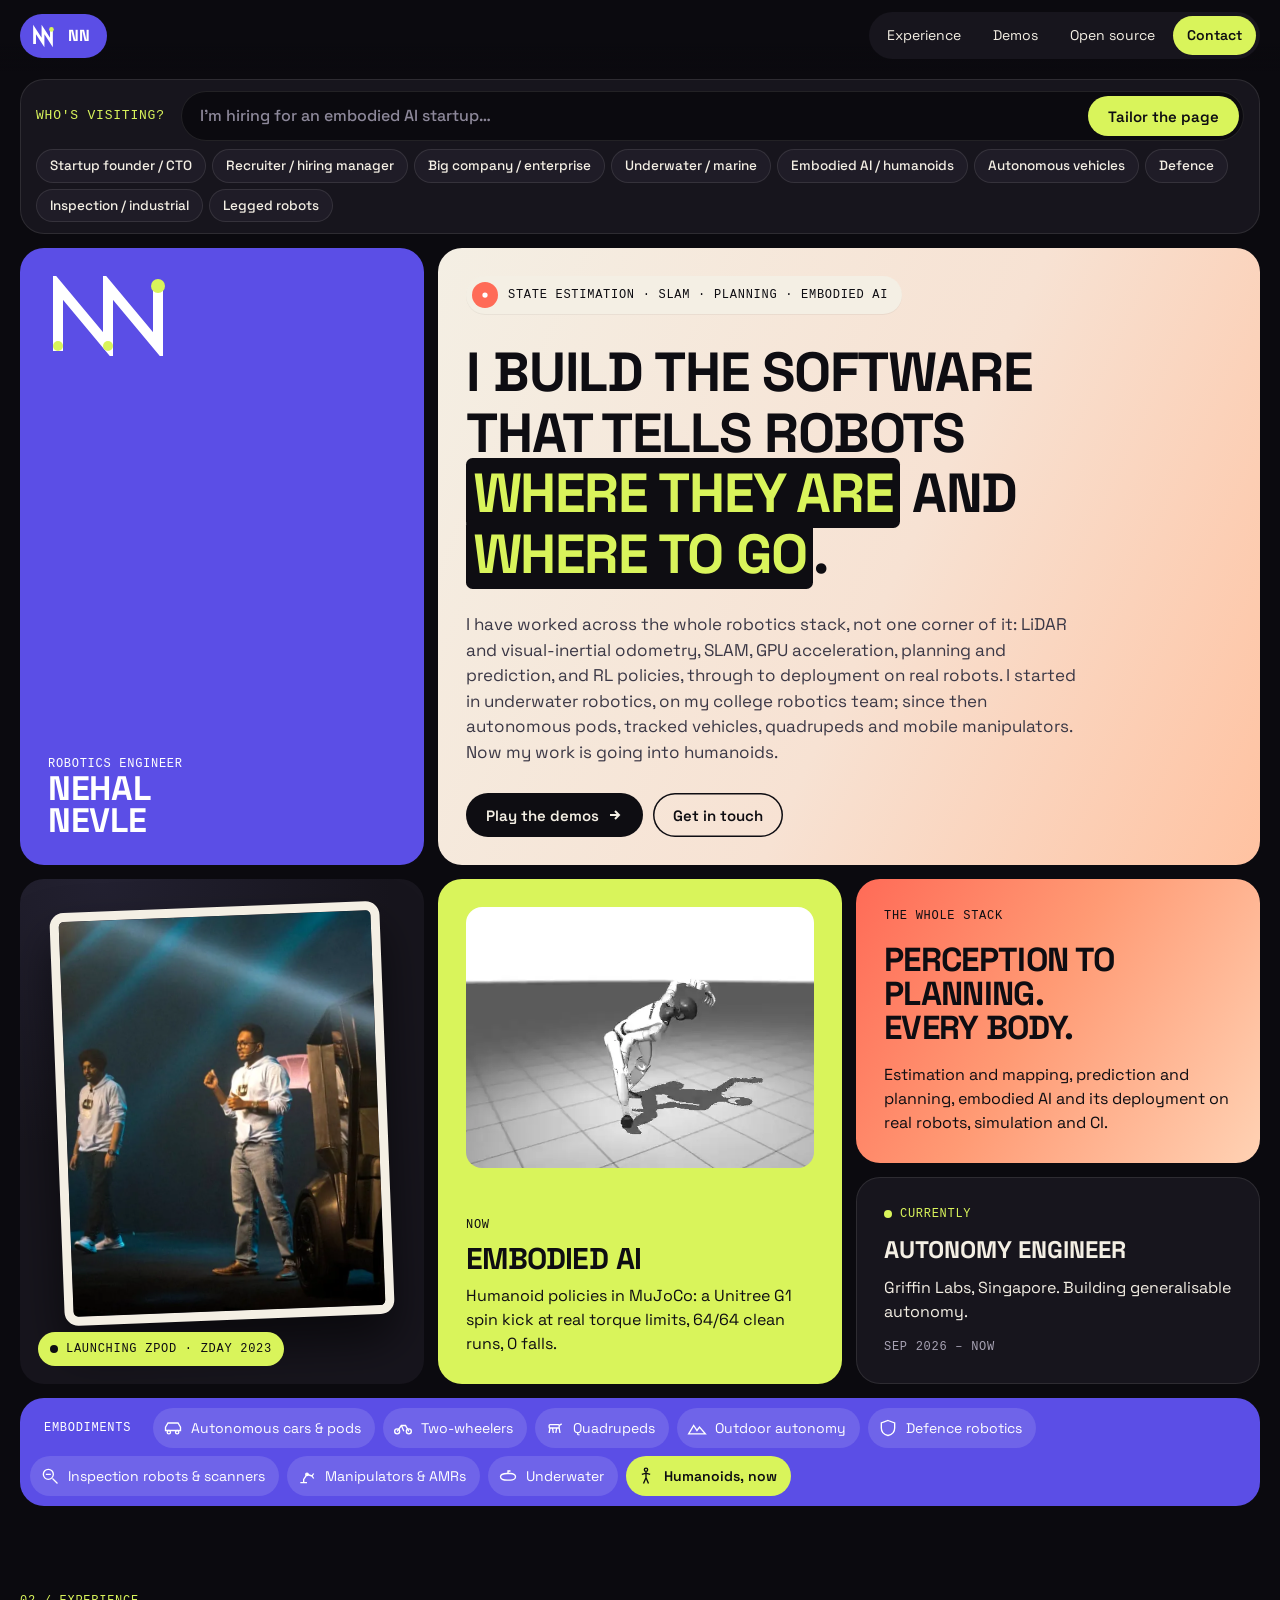
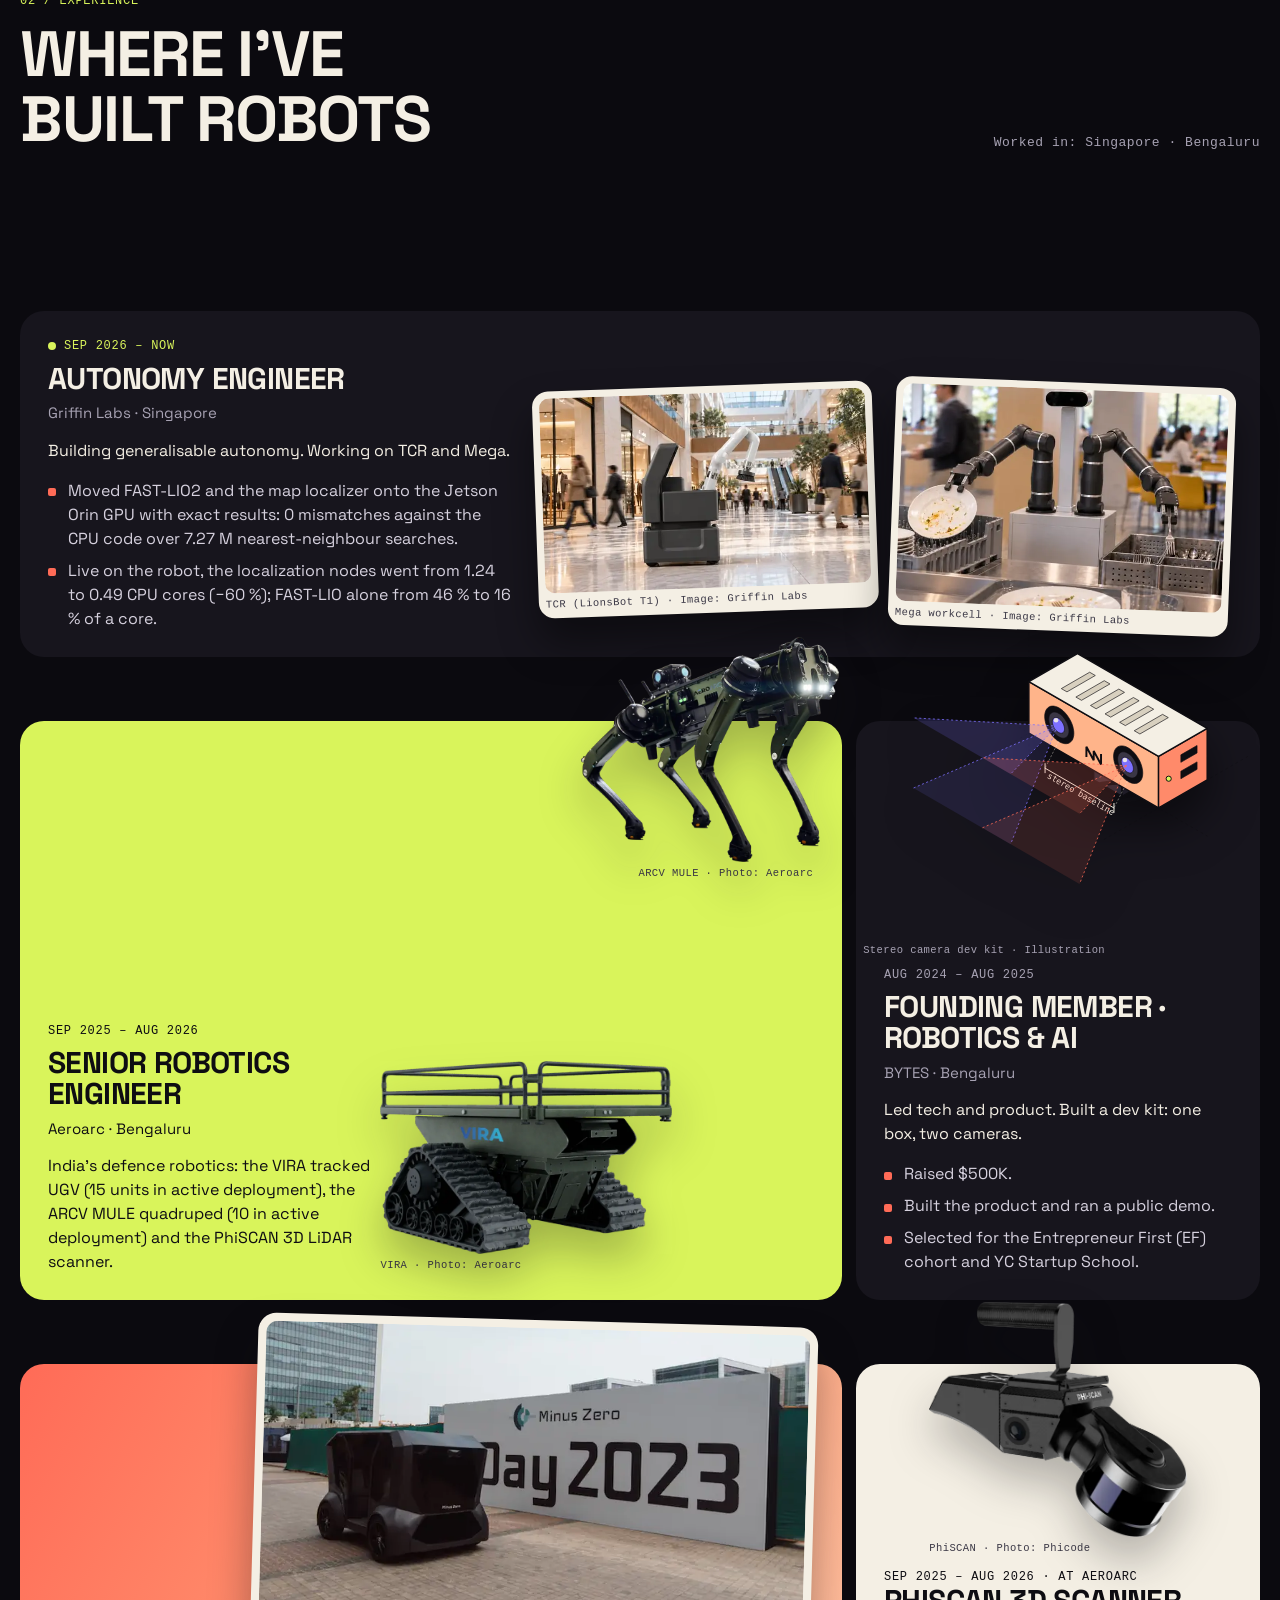
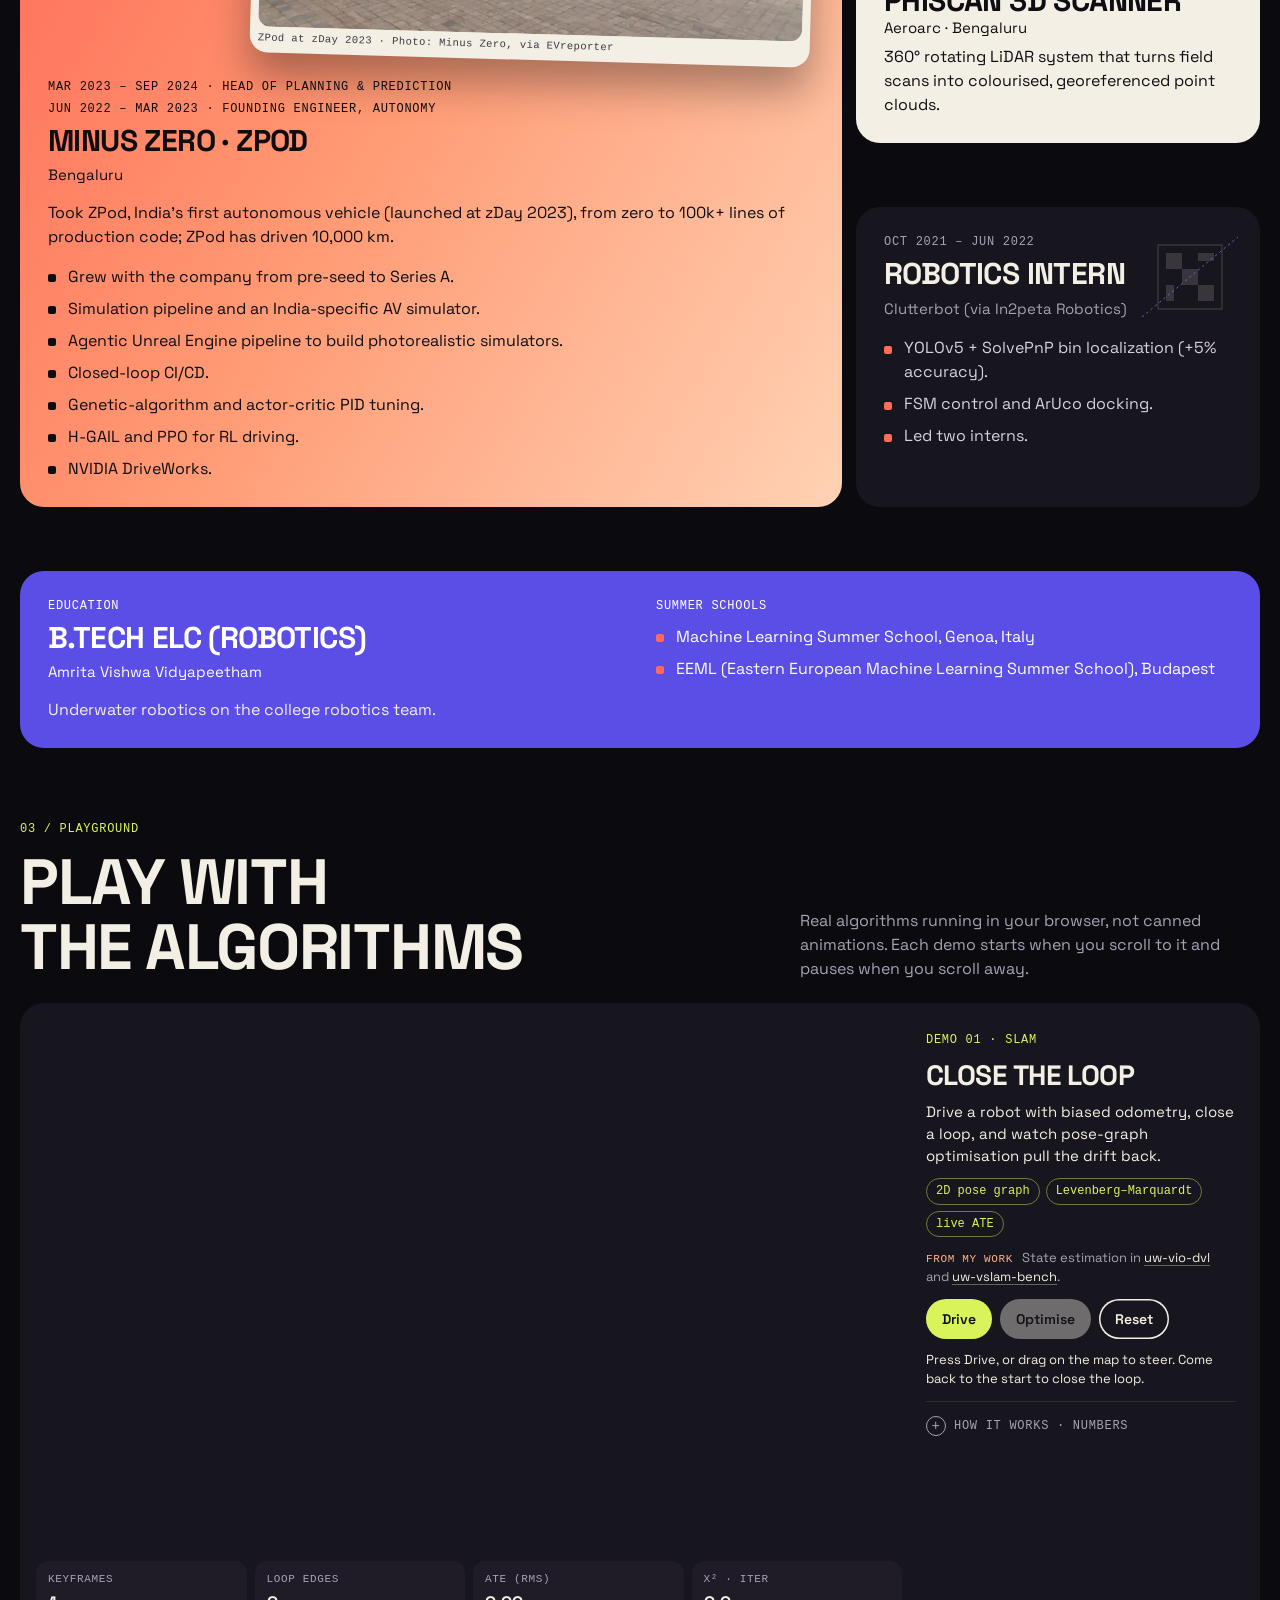
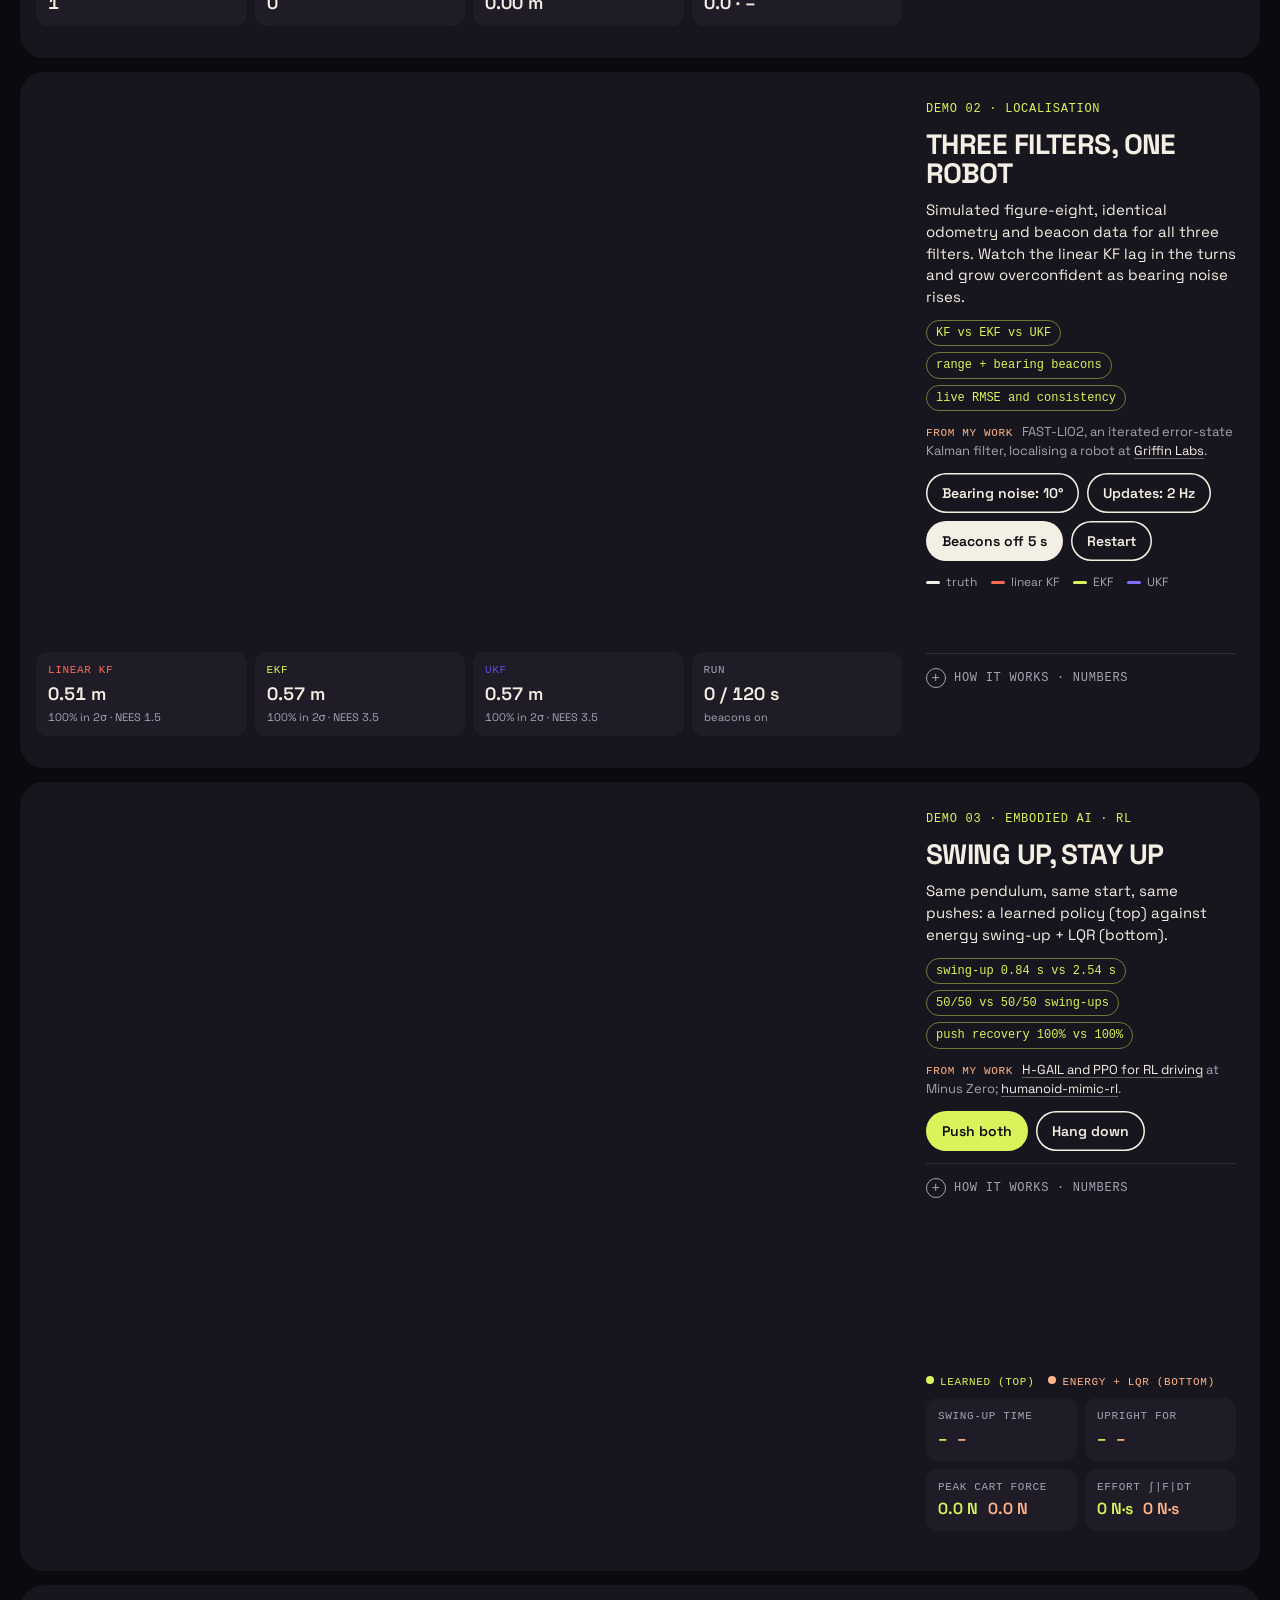
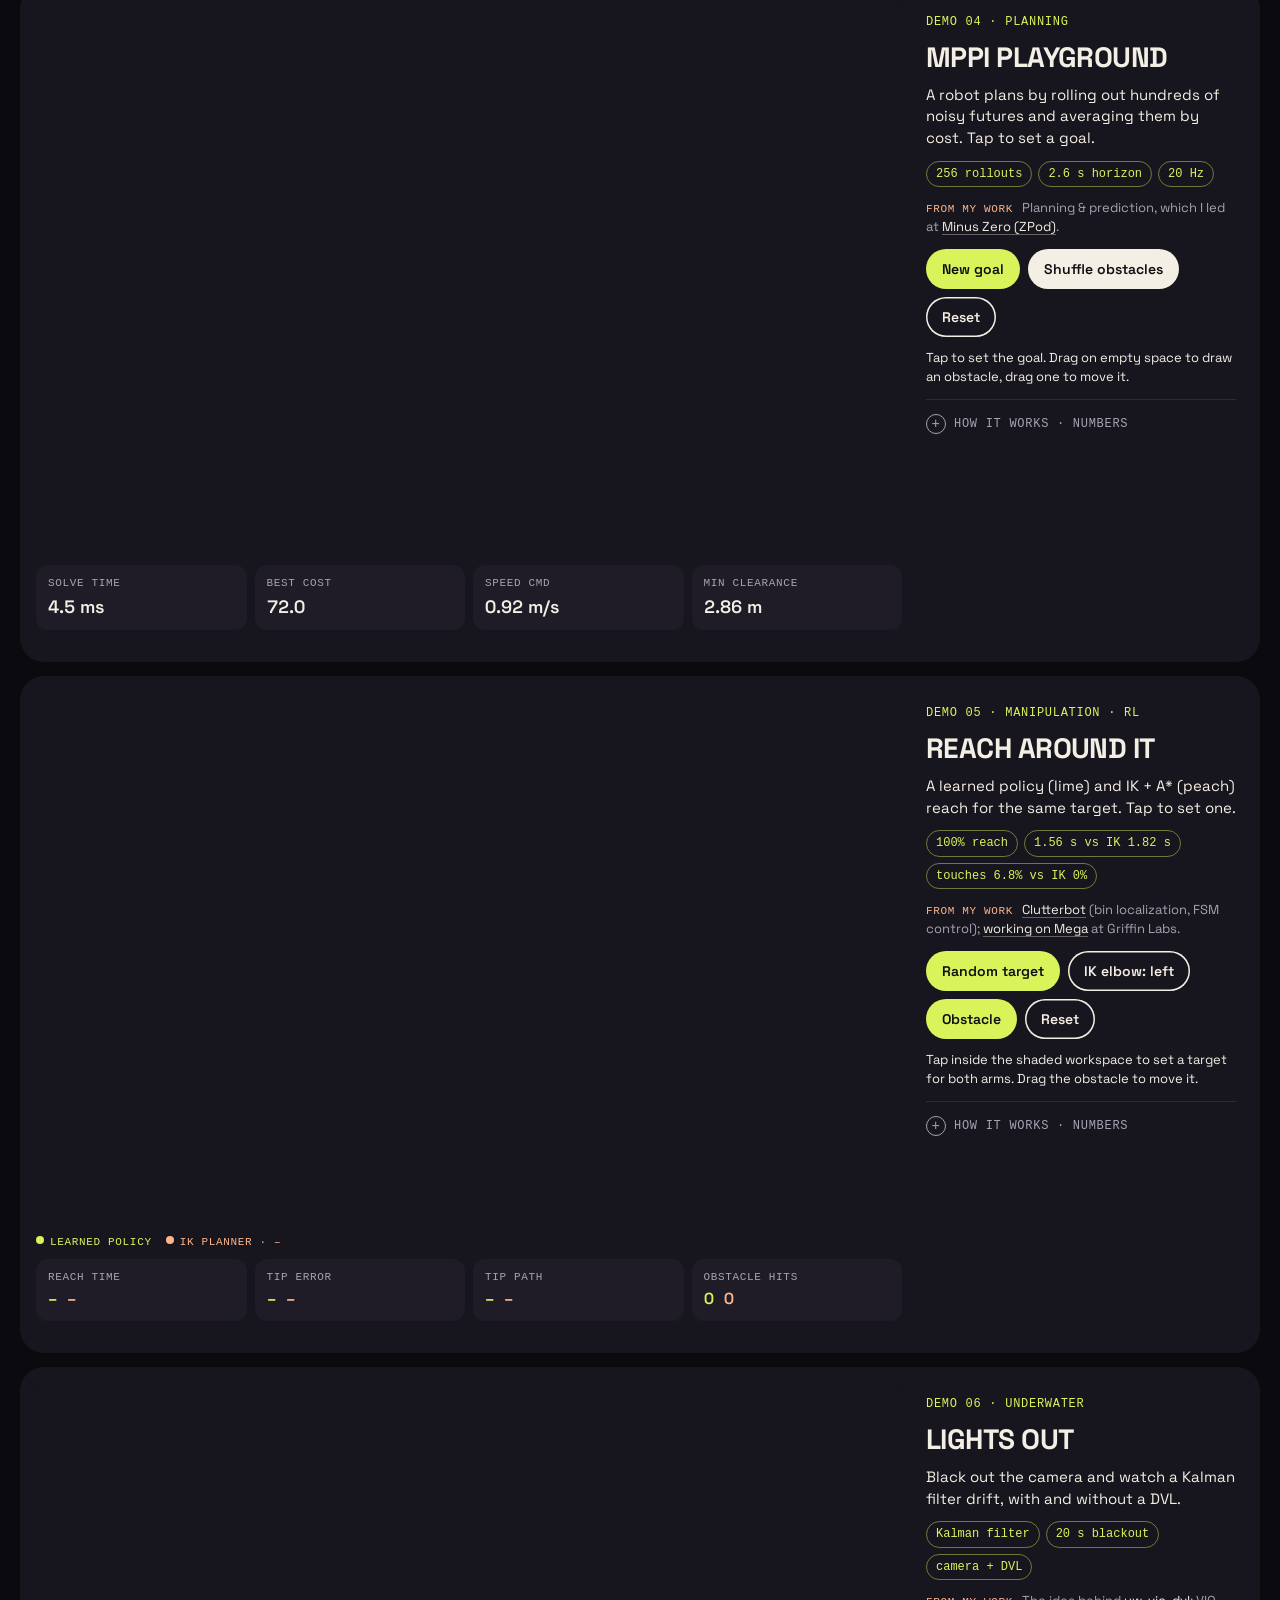
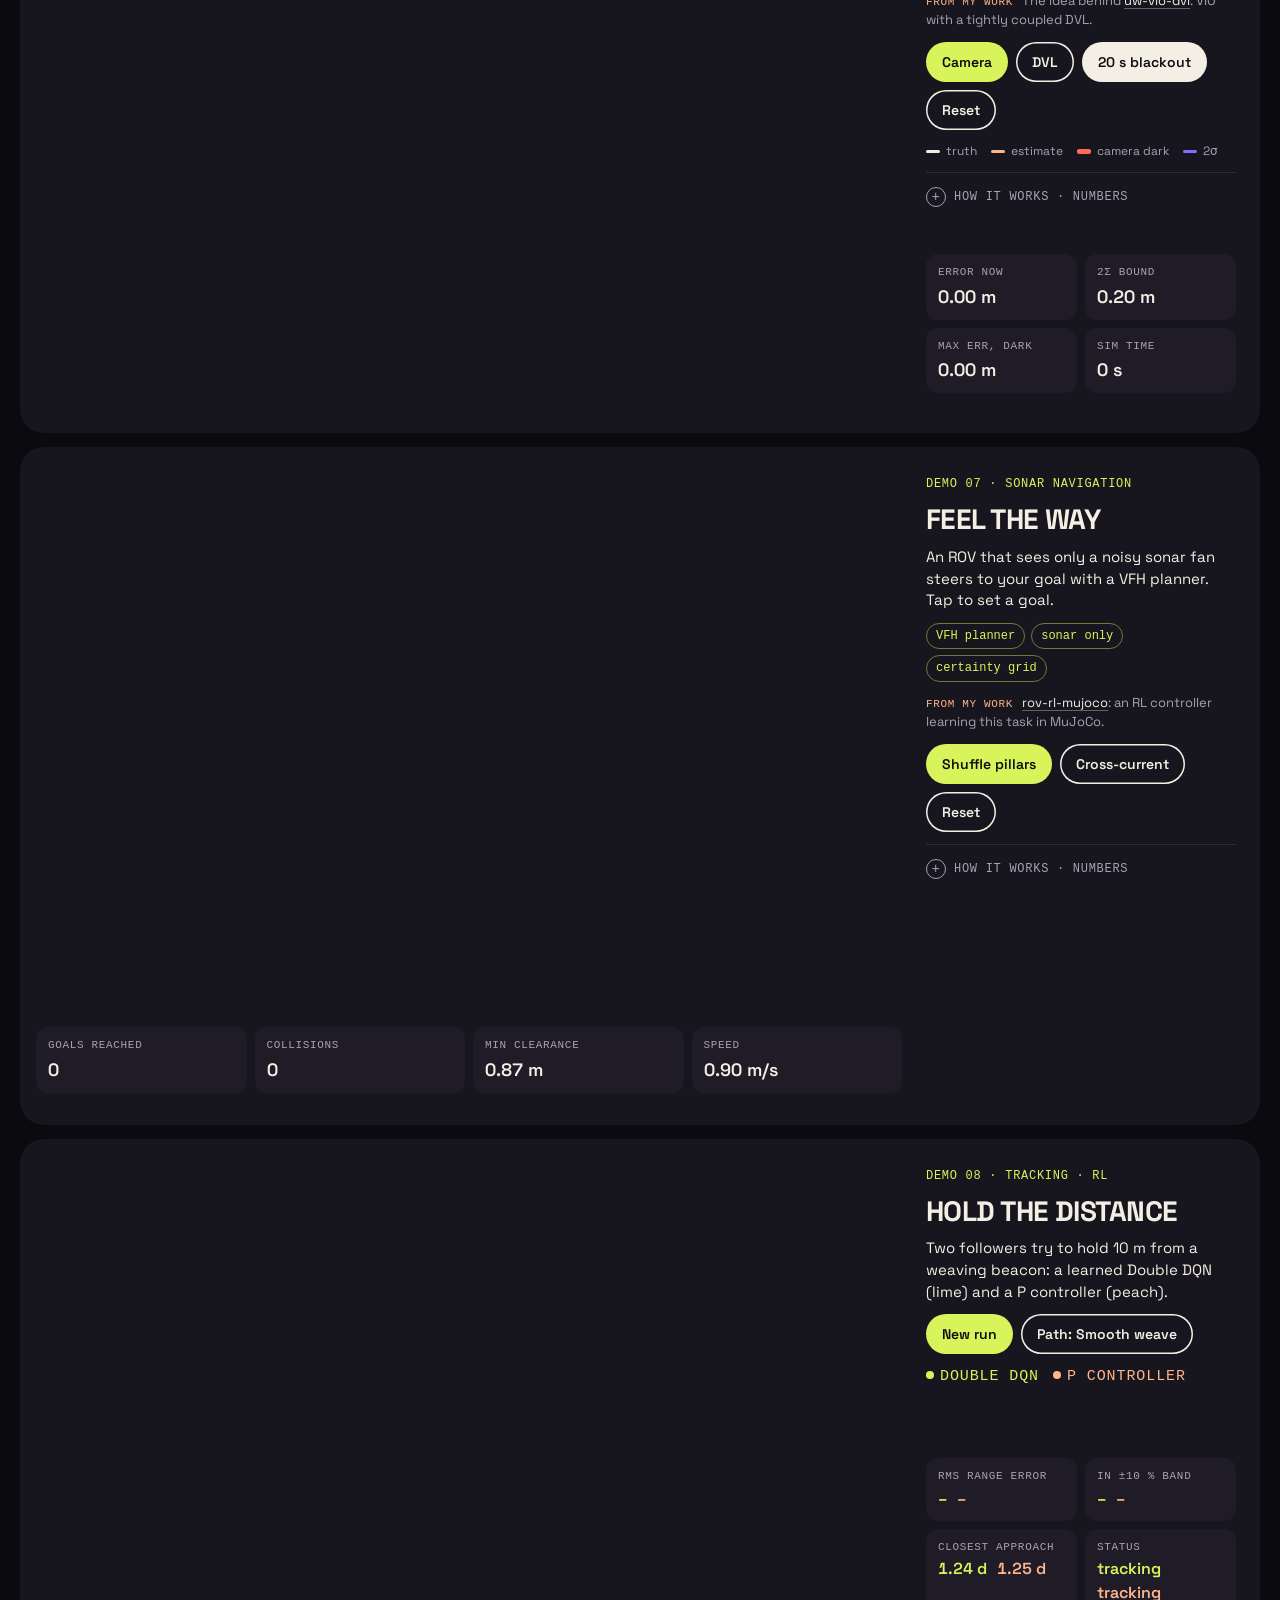
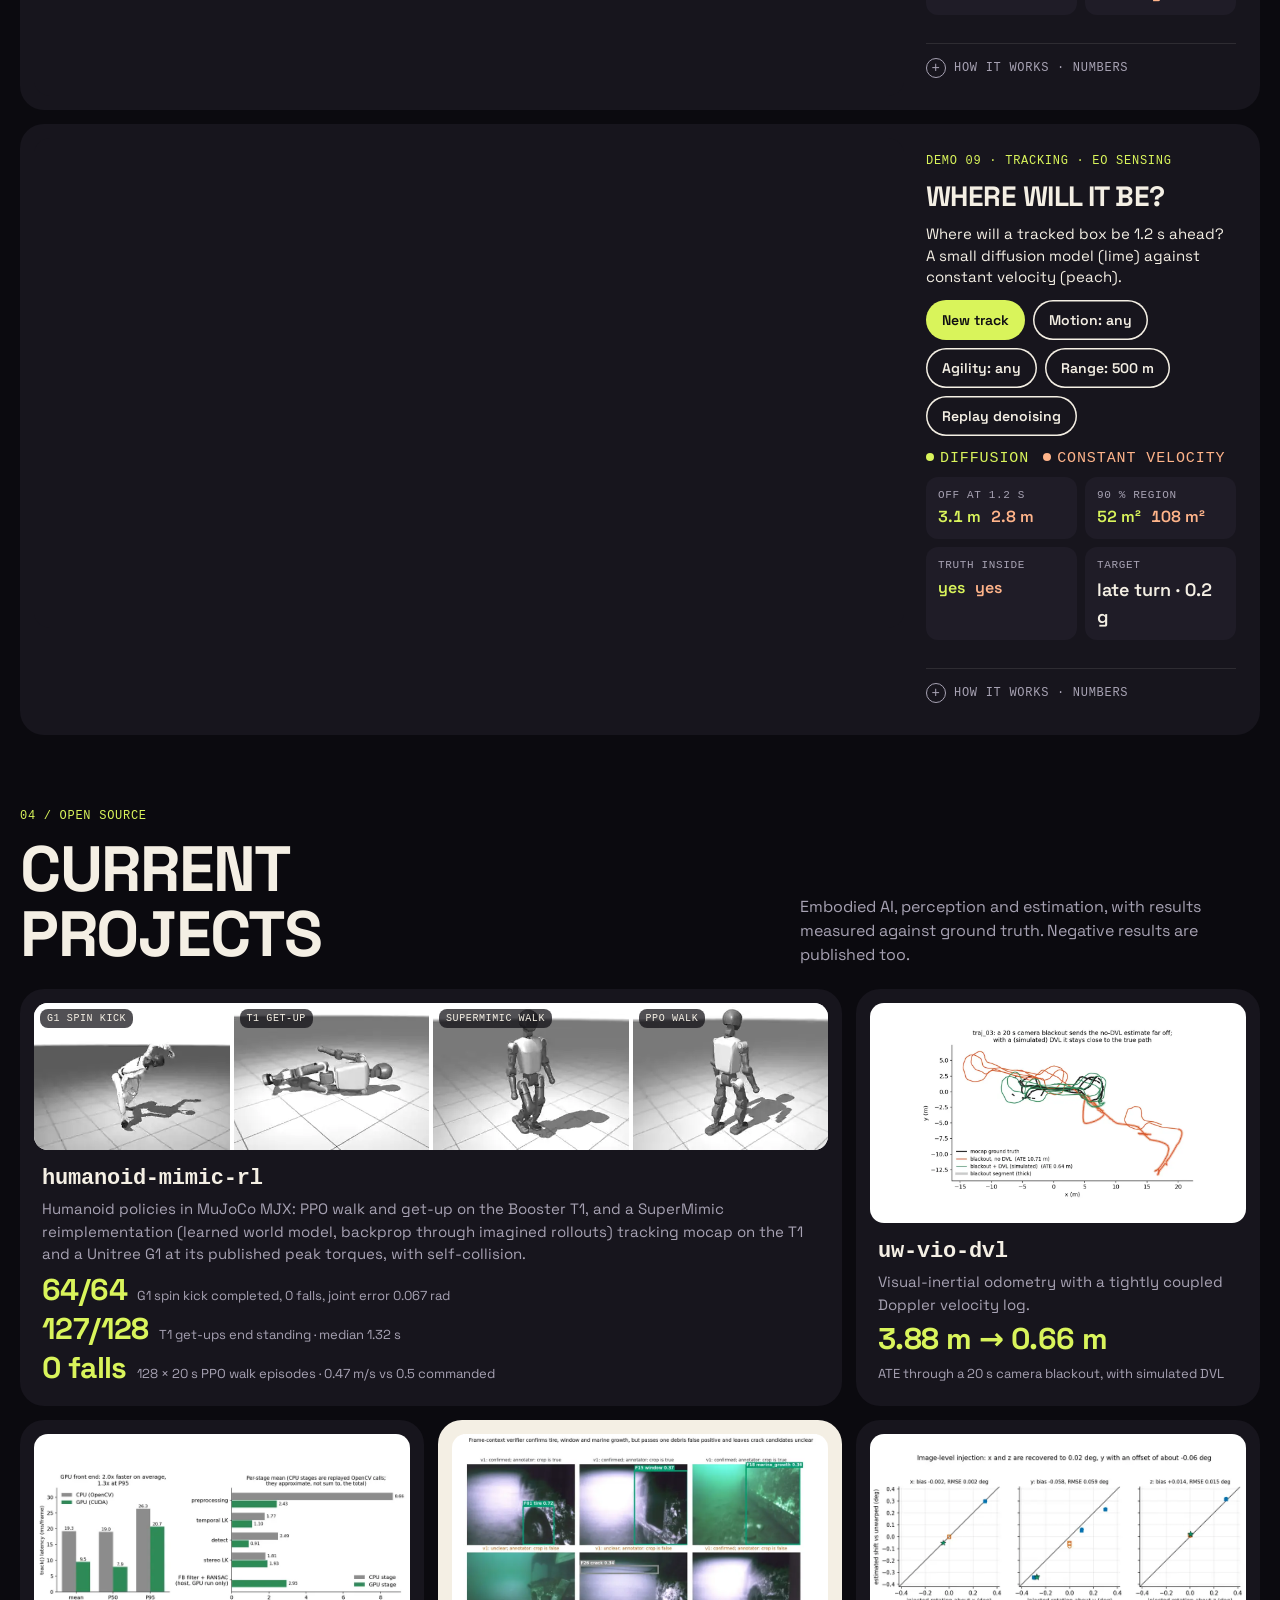
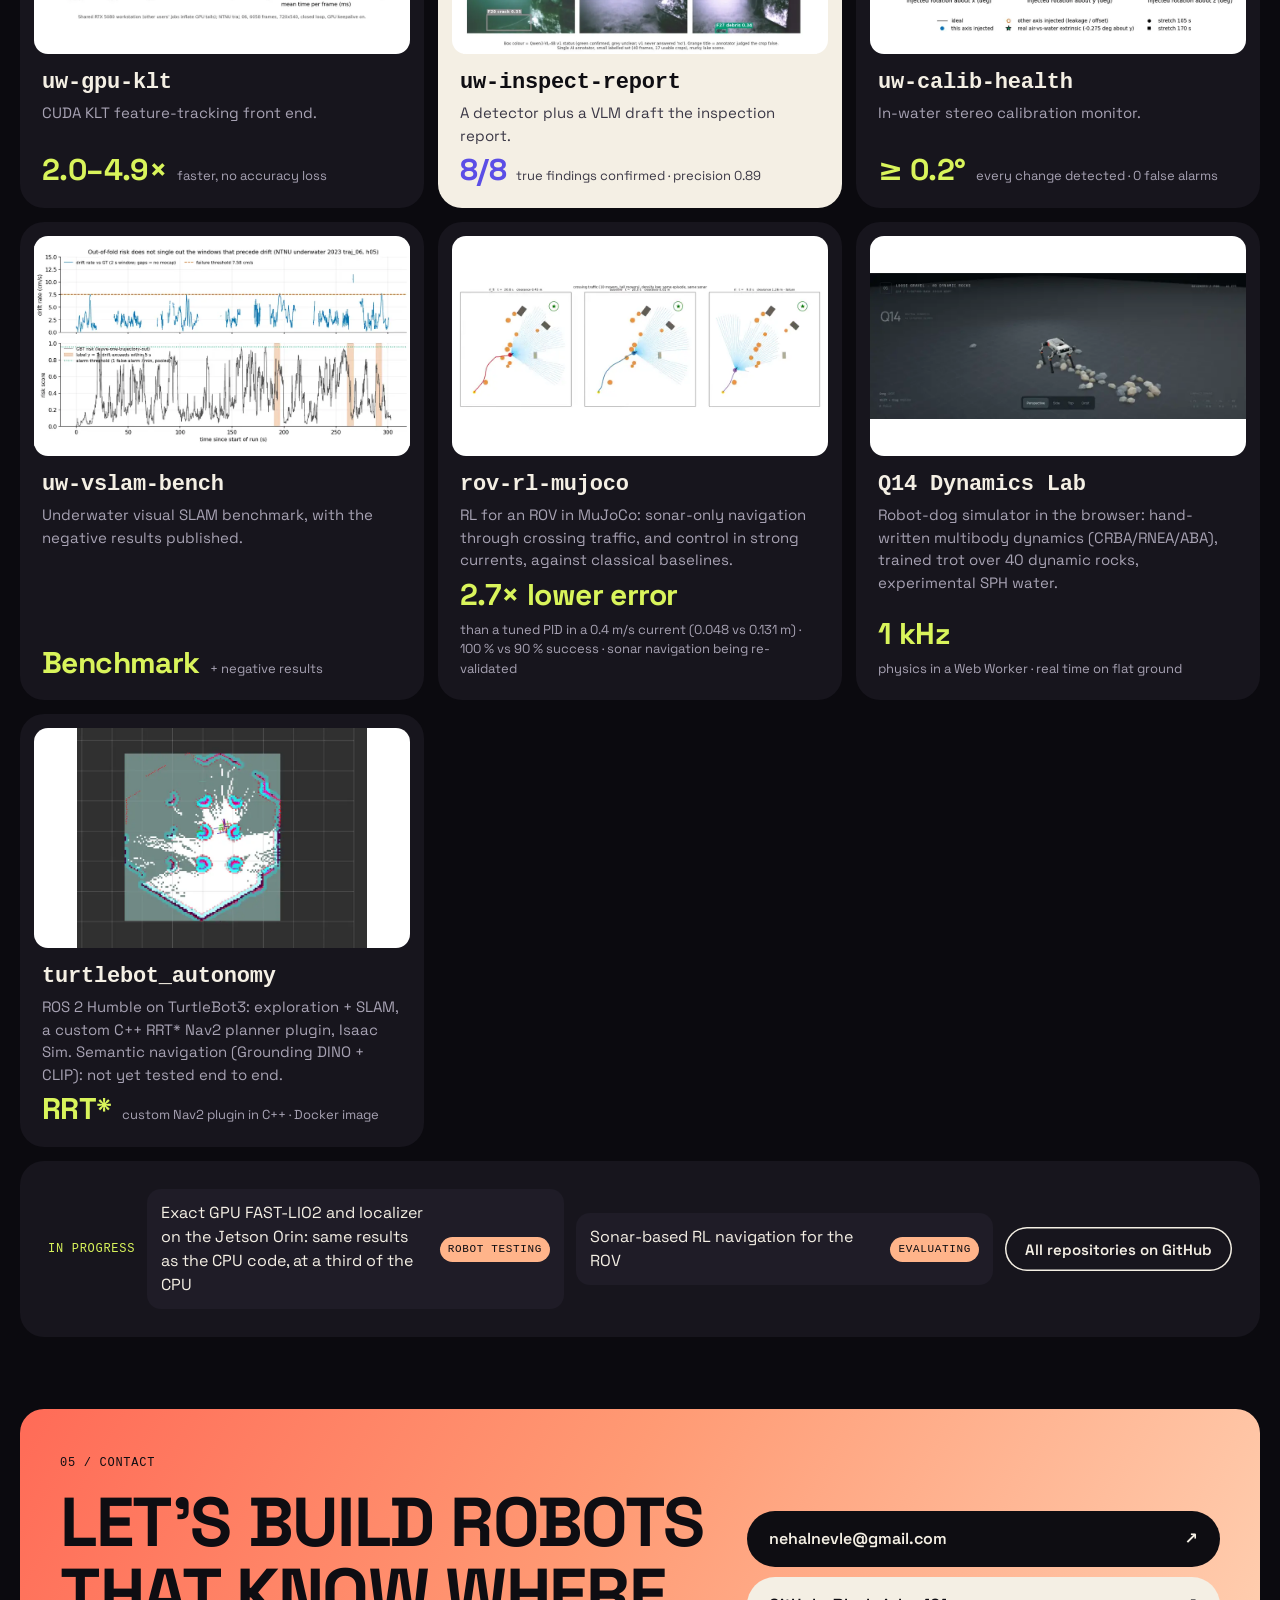
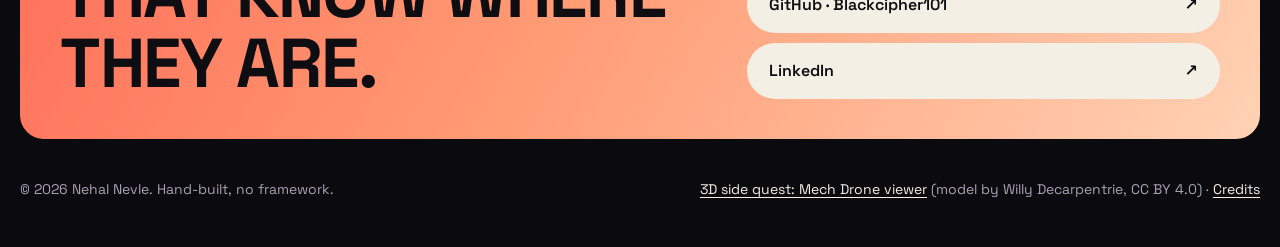
==== commit fbdaf98c: "Intro and education: underwater robotics on the college team, now humanoids Co-Authored-By: Claude F" ====
--- a/index.html
+++ b/index.html
@@ -98,7 +98,7 @@
             <span class="pill-label mono"><span class="dot" aria-hidden="true"><svg viewBox="0 0 16 16"><circle cx="8" cy="8" r="3" fill="#fff"/></svg></span><span data-aud="pill">State estimation · SLAM · Planning · Embodied AI</span></span>
             <h1 data-aud="headline">I build the software that tells robots <b>where they are</b> and <b>where to go</b>.</h1>
             <div>
-              <p class="lede" data-aud="lede">I have worked across the whole robotics stack, not one corner of it: LiDAR and visual-inertial odometry, SLAM, GPU acceleration, planning and prediction, and RL policies, through to deployment on real robots. Nearly every embodiment so far: autonomous pods, tracked vehicles, quadrupeds and mobile manipulators, plus ROVs and humanoids in simulation.</p>
+              <p class="lede" data-aud="lede">I have worked across the whole robotics stack, not one corner of it: LiDAR and visual-inertial odometry, SLAM, GPU acceleration, planning and prediction, and RL policies, through to deployment on real robots. I started in underwater robotics, on my college robotics team; since then autonomous pods, tracked vehicles, quadrupeds and mobile manipulators. Now my work is going into humanoids.</p>
             </div>
             <div class="actions">
               <a class="btn btn-ink" href="#demos">Play the demos
@@ -271,6 +271,7 @@
               <p class="when mono">Education</p>
               <h3>B.Tech ELC (Robotics)</h3>
               <p class="org">Amrita Vishwa Vidyapeetham</p>
+              <p class="what">Underwater robotics on the college robotics team.</p>
             </div>
             <div class="edu-col">
               <p class="when mono">Summer schools</p>
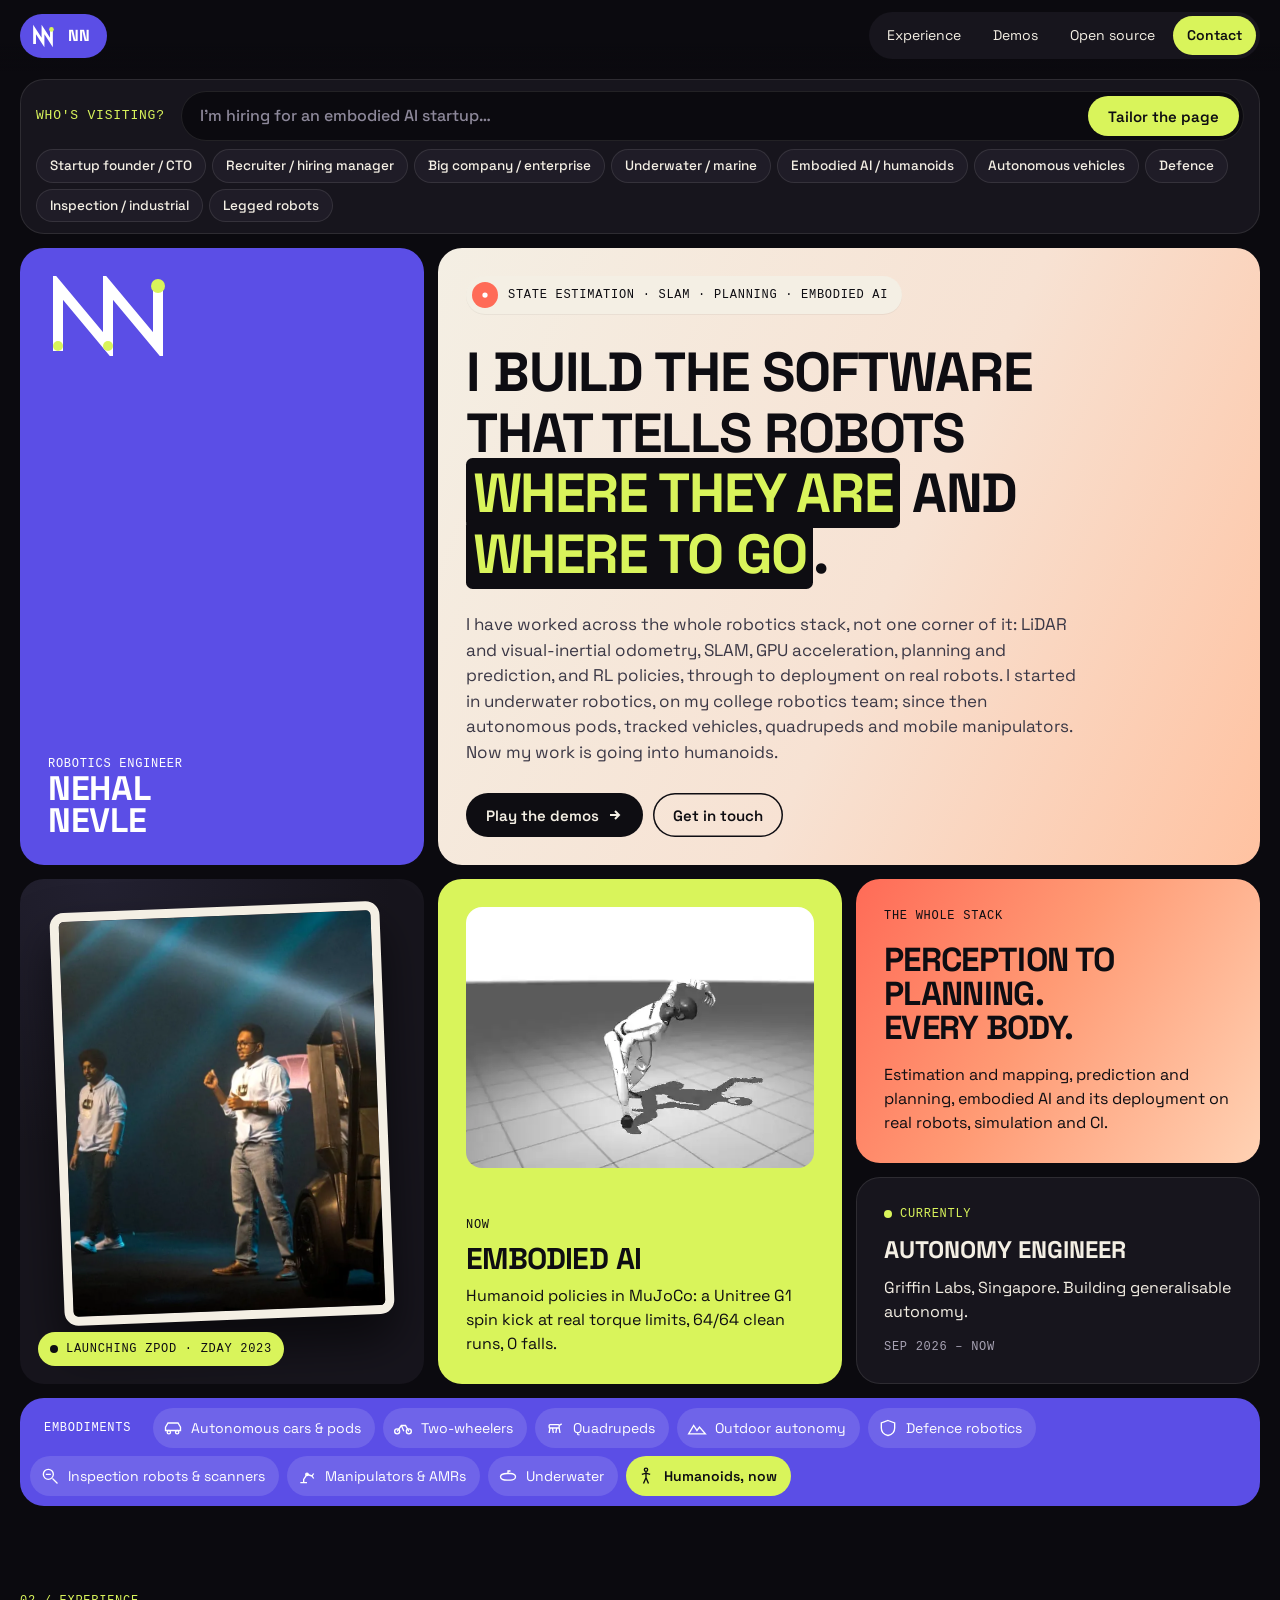
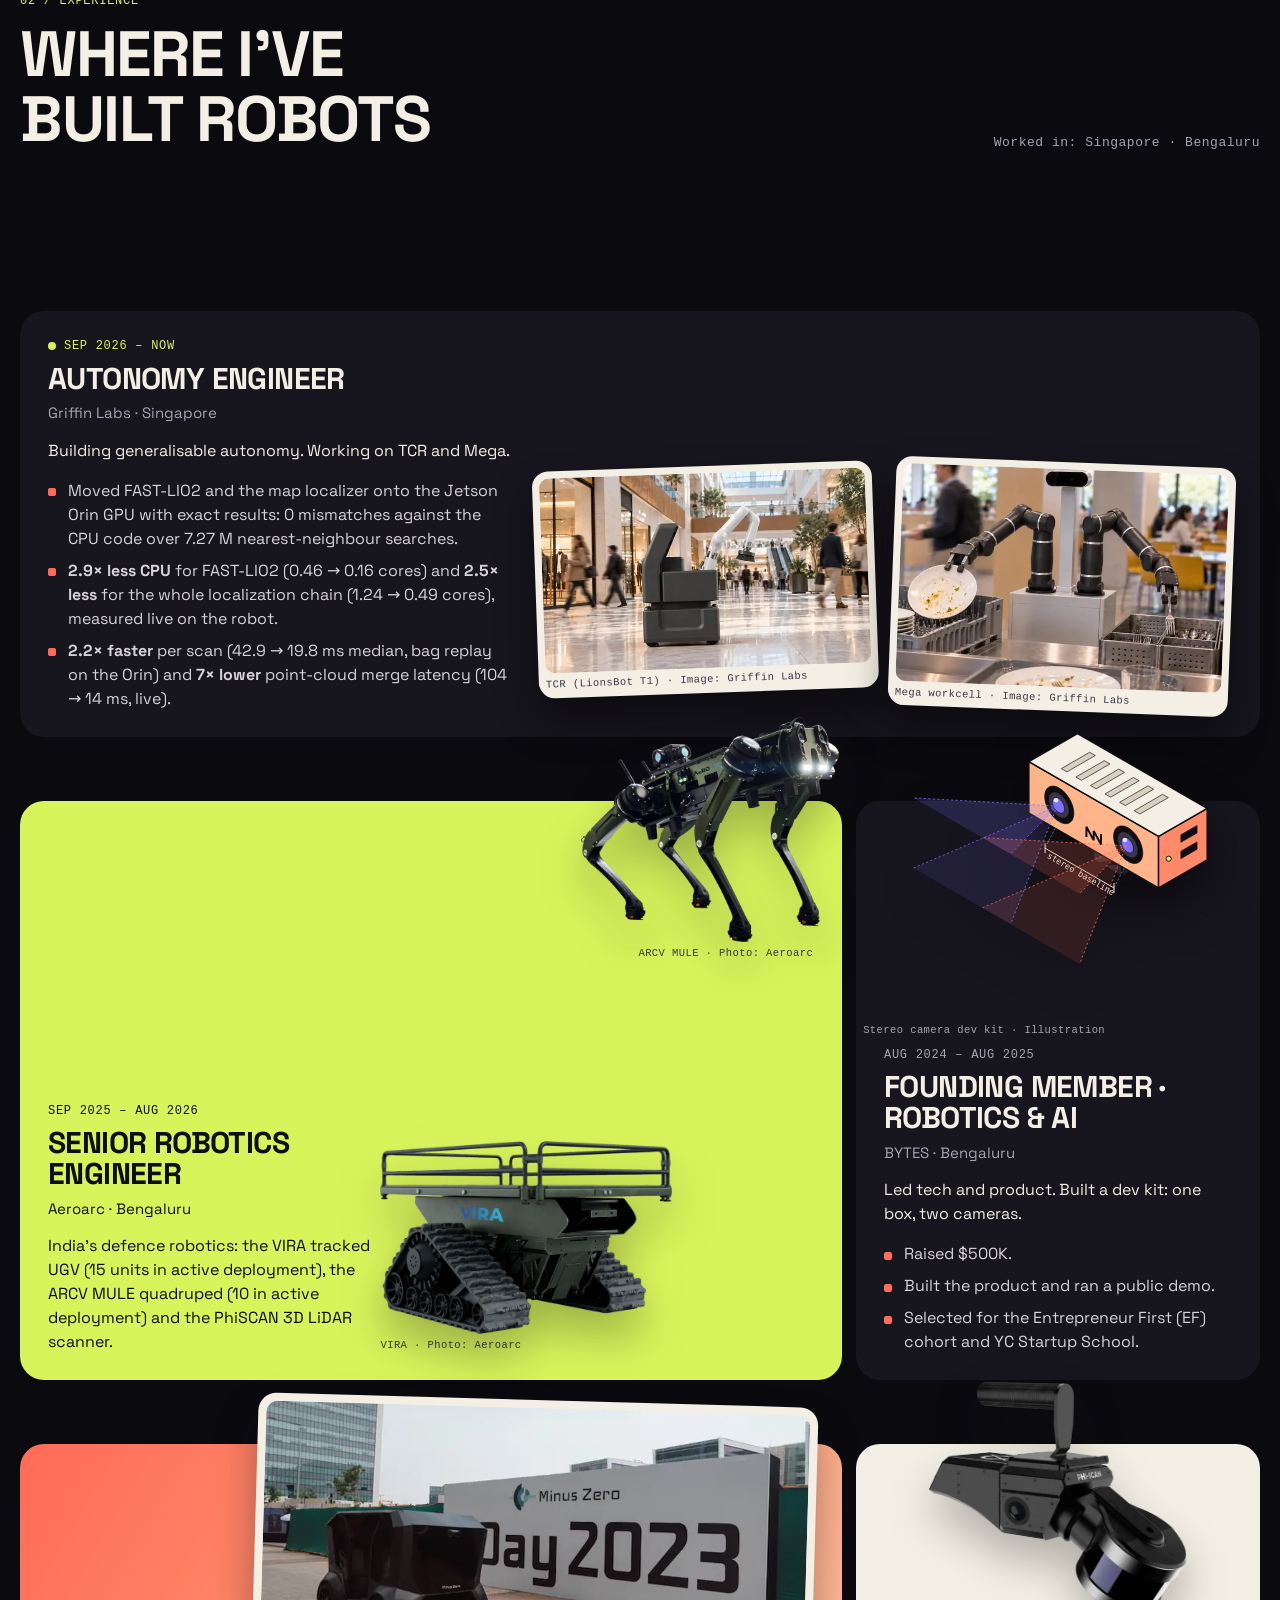
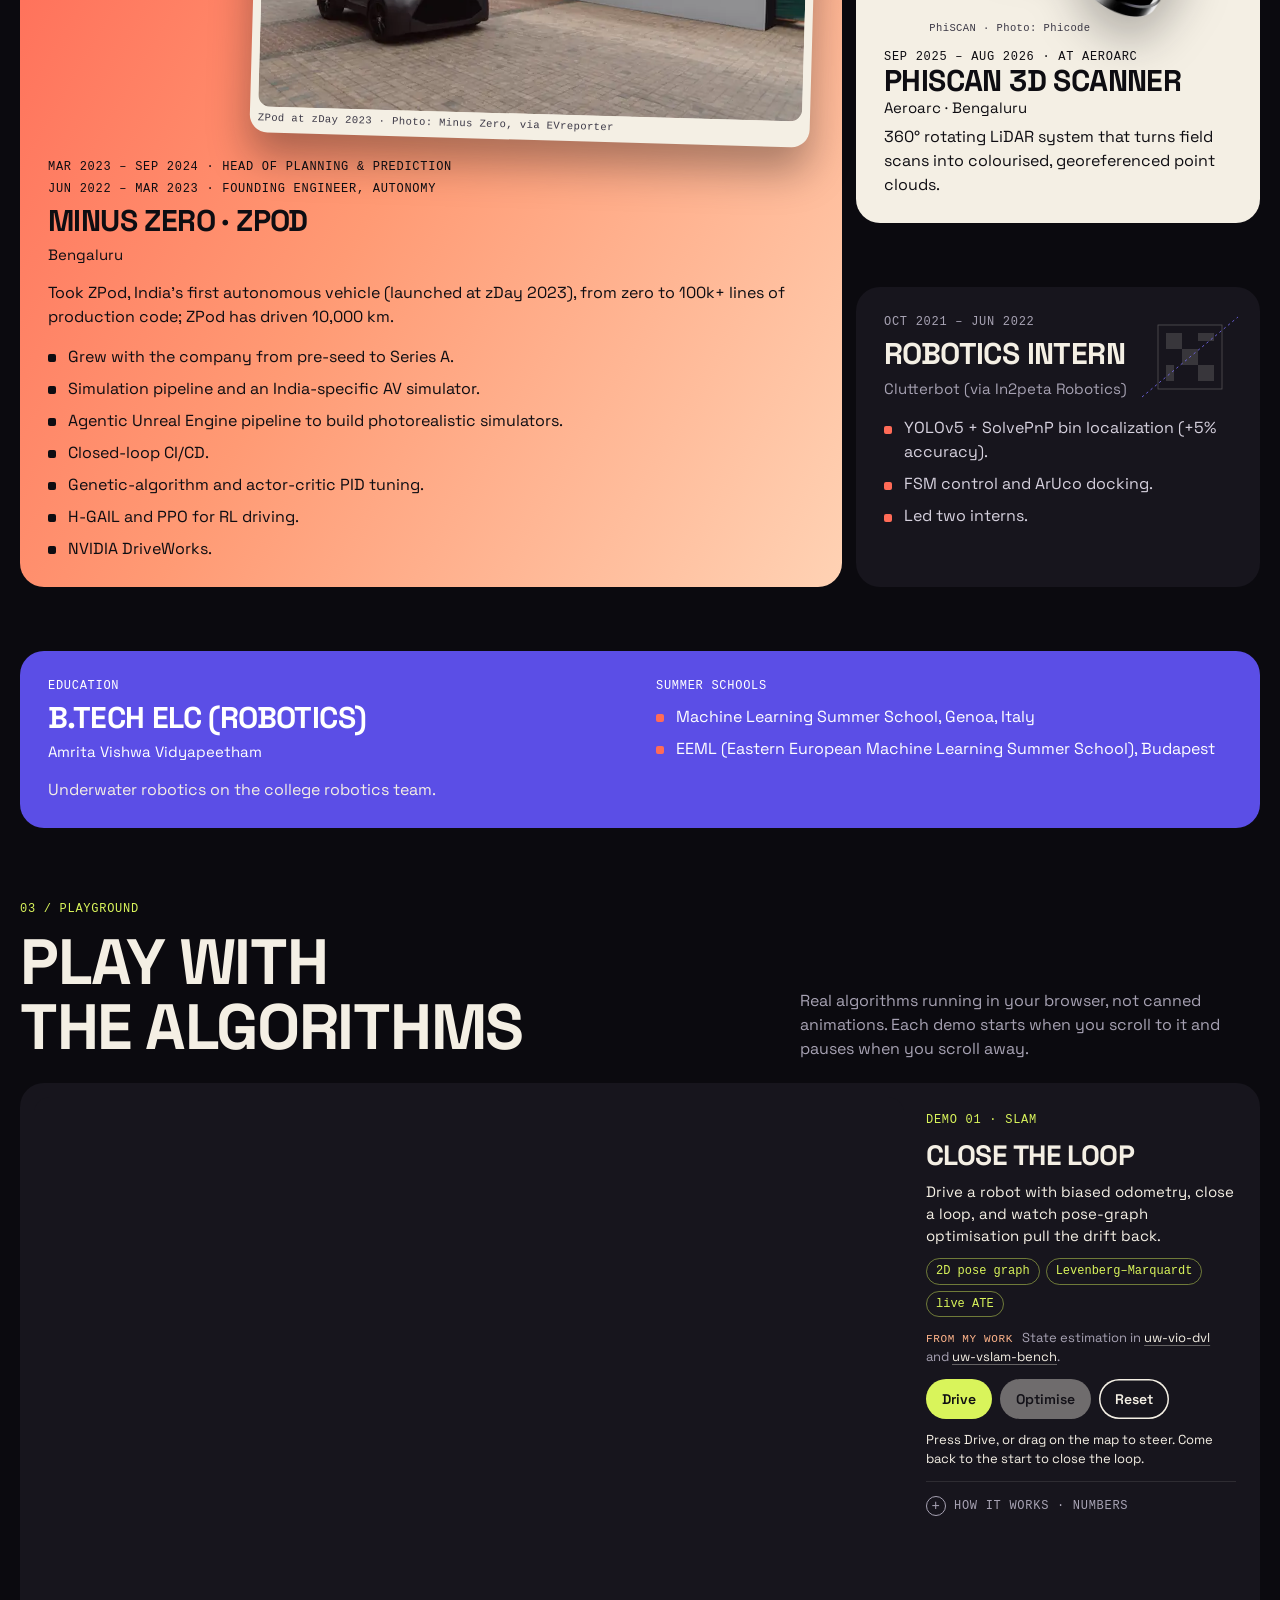
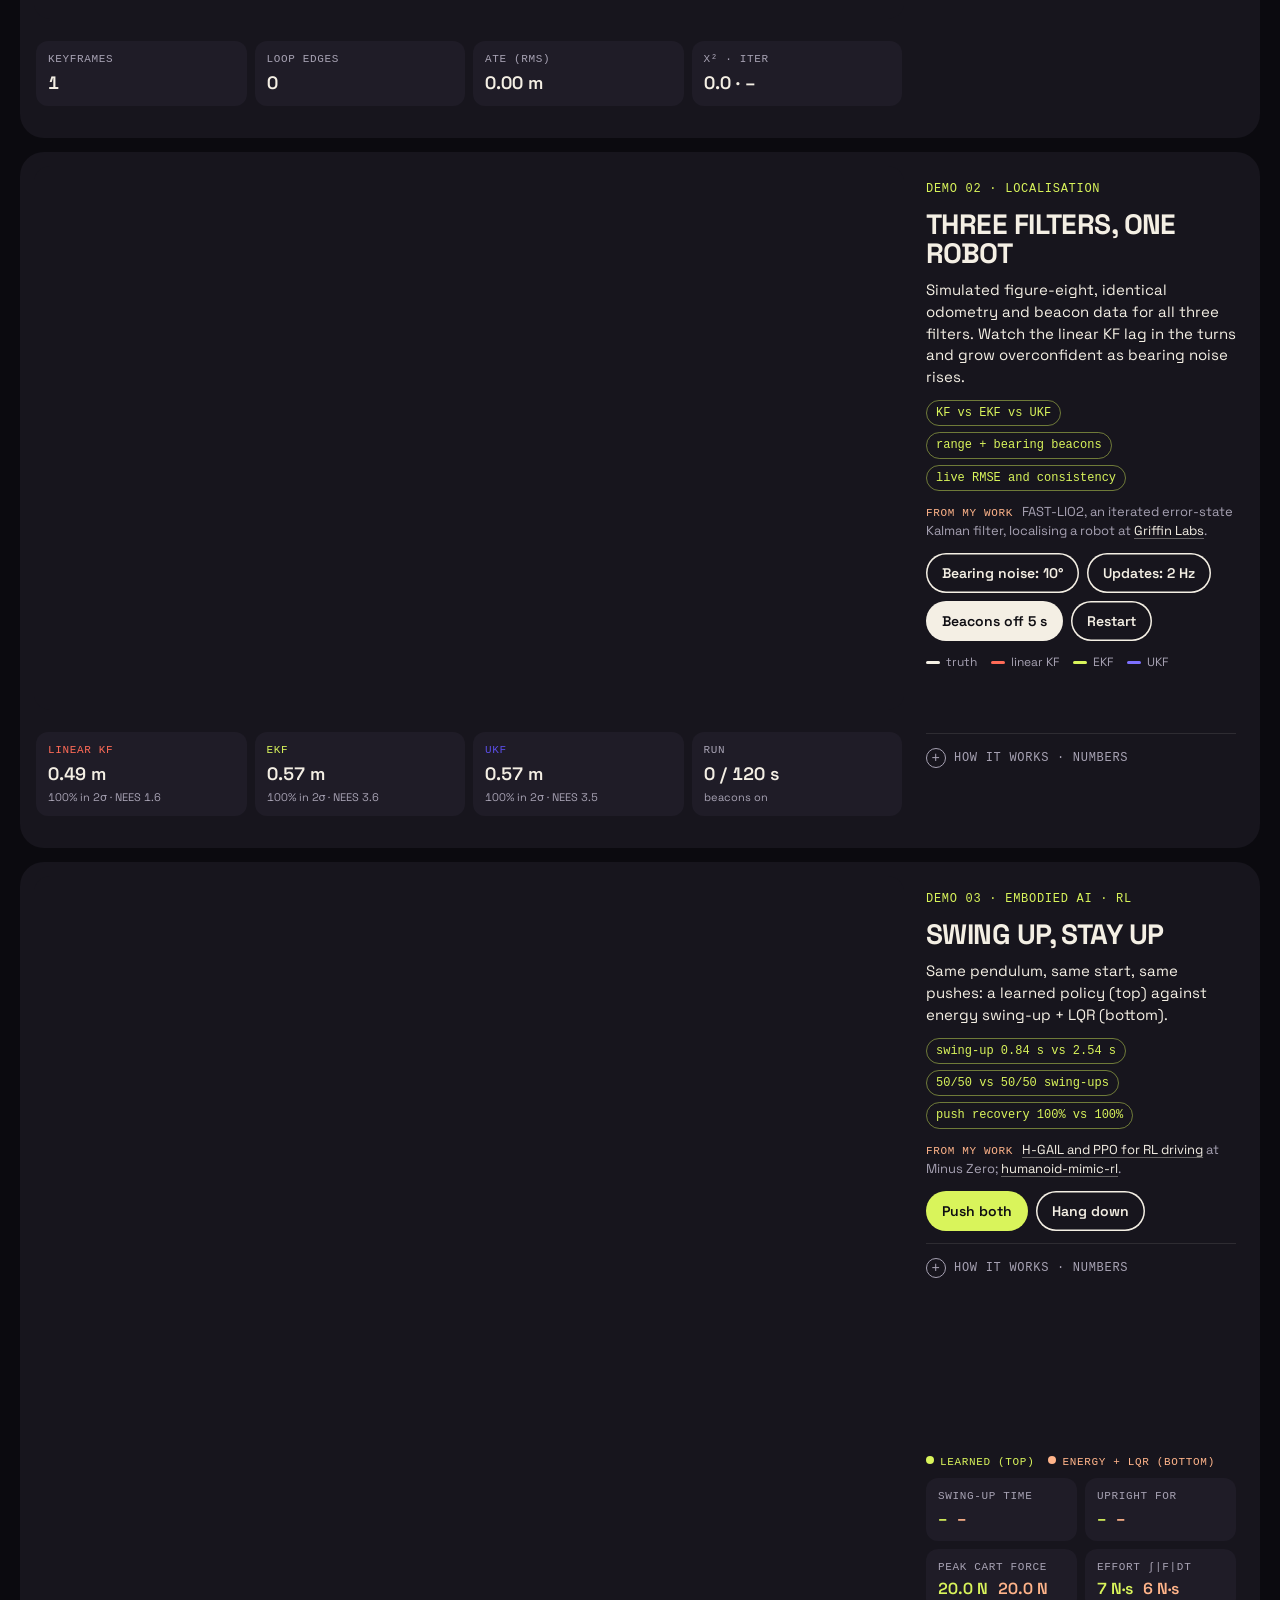
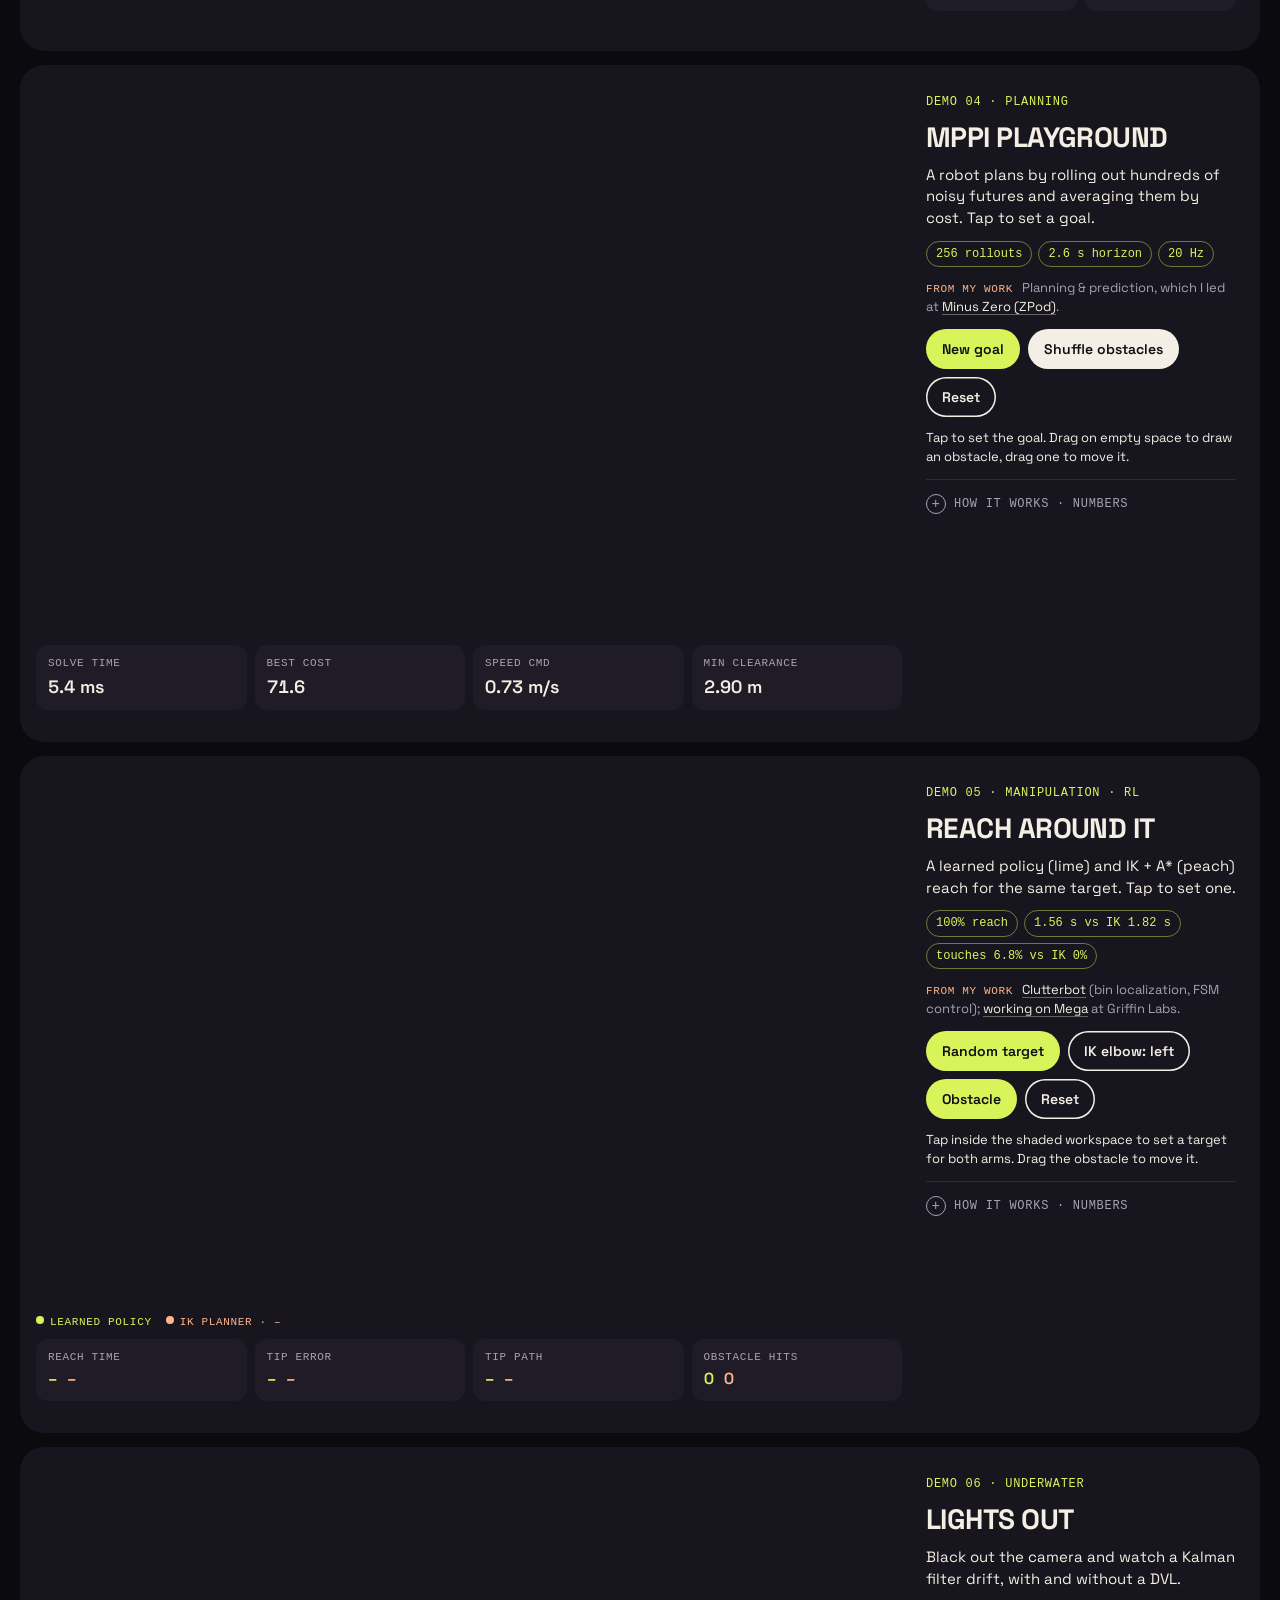
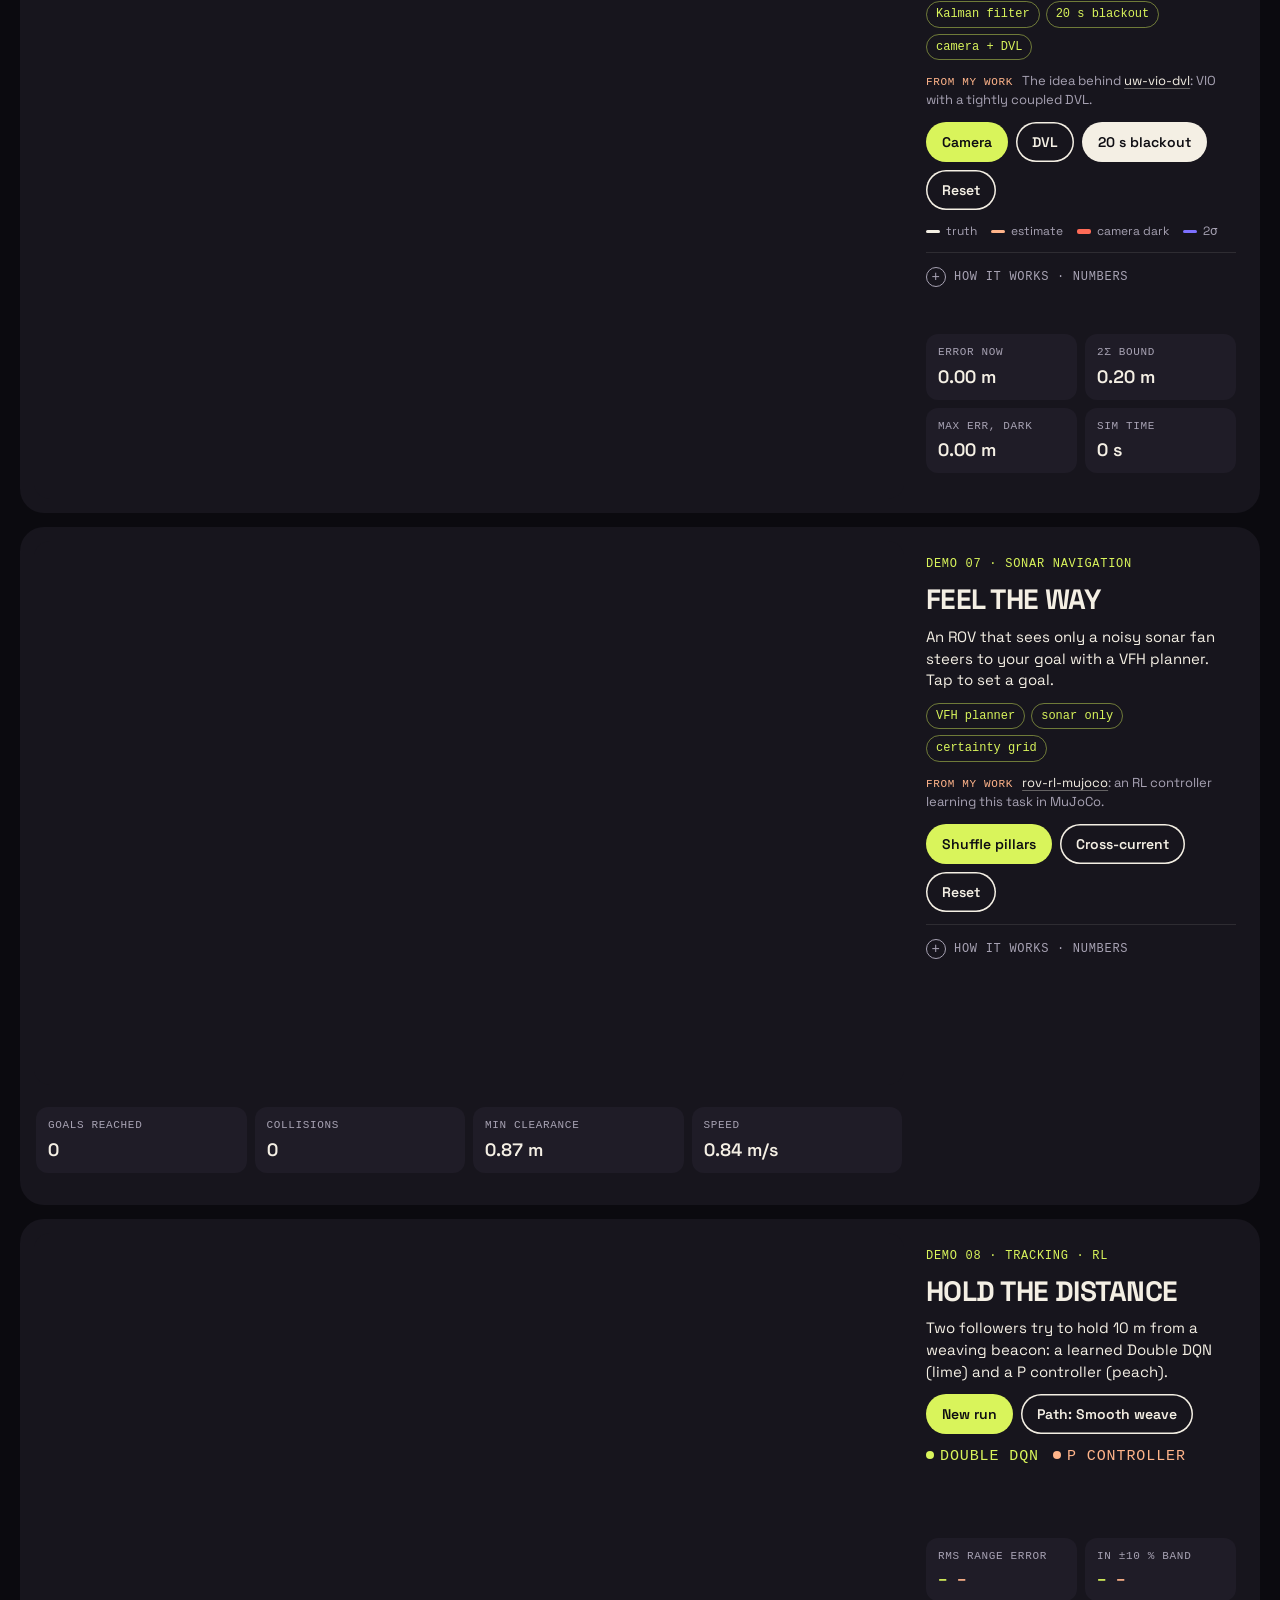
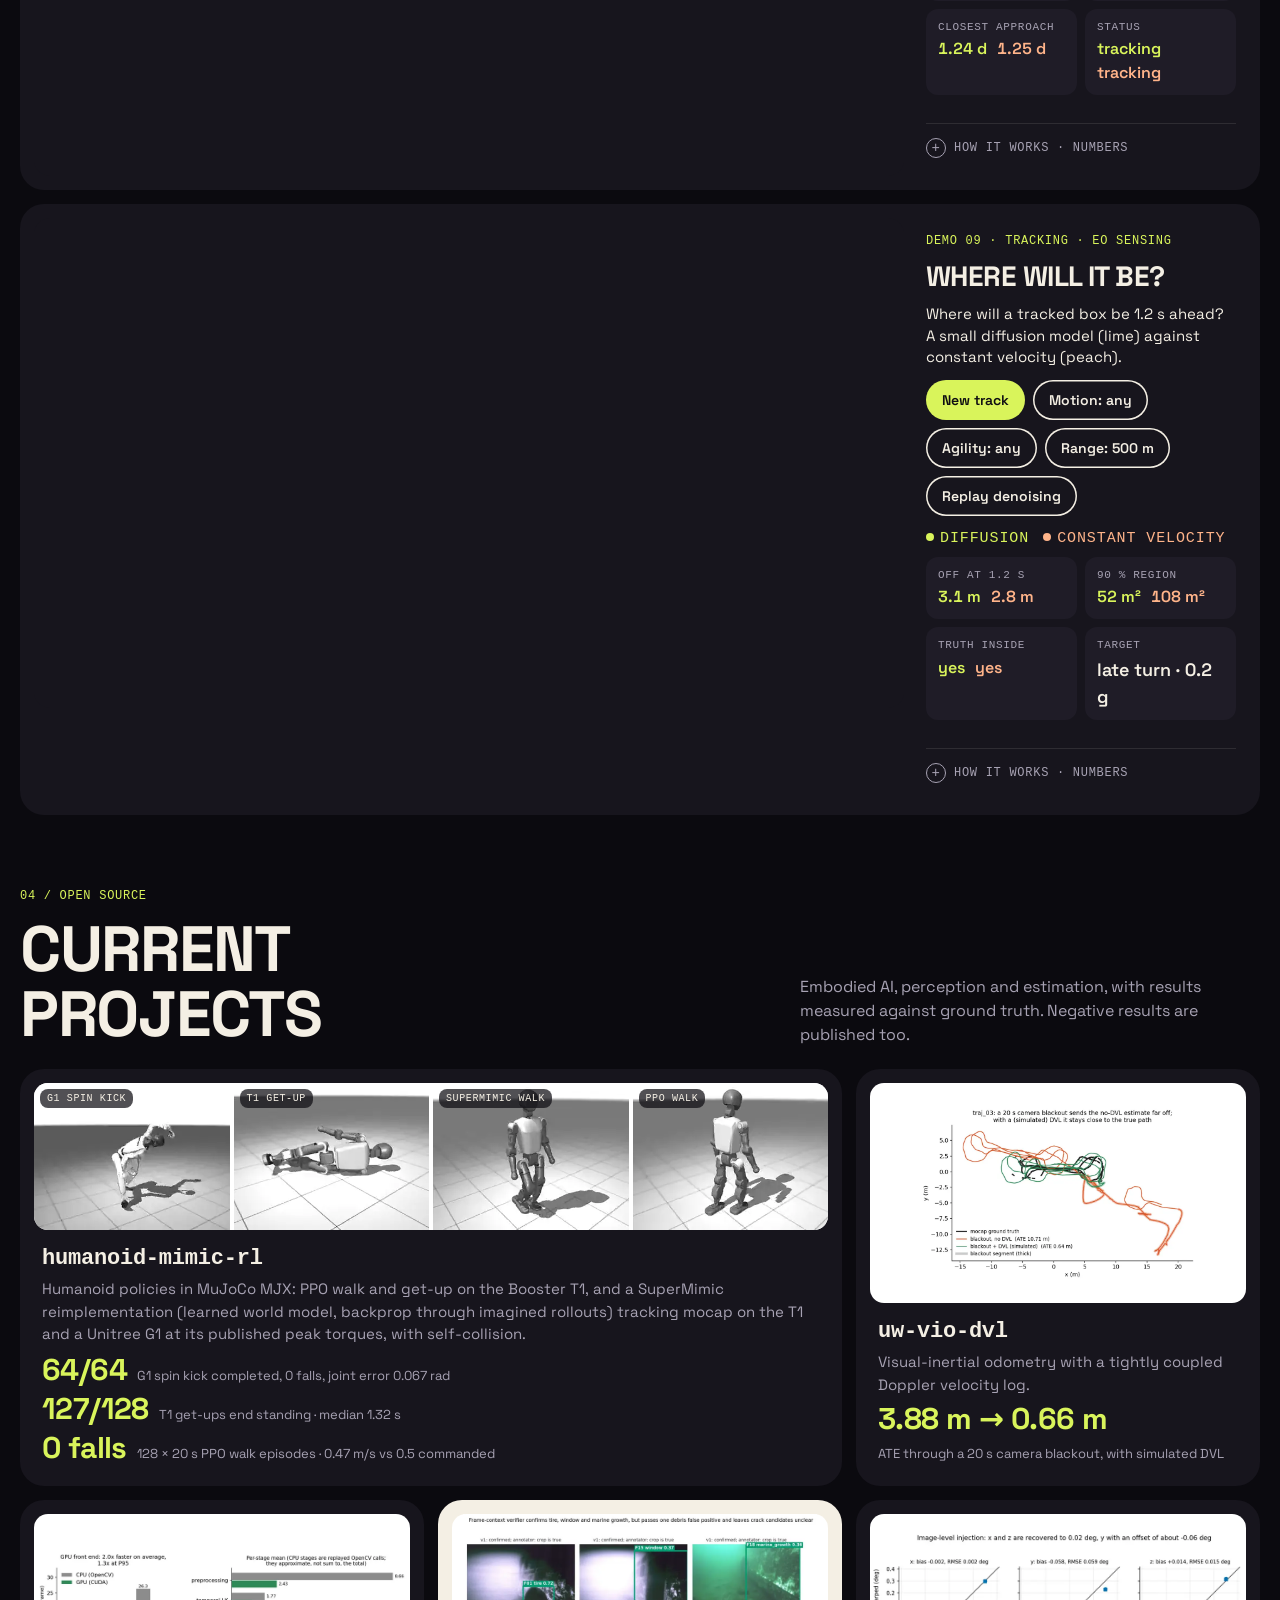
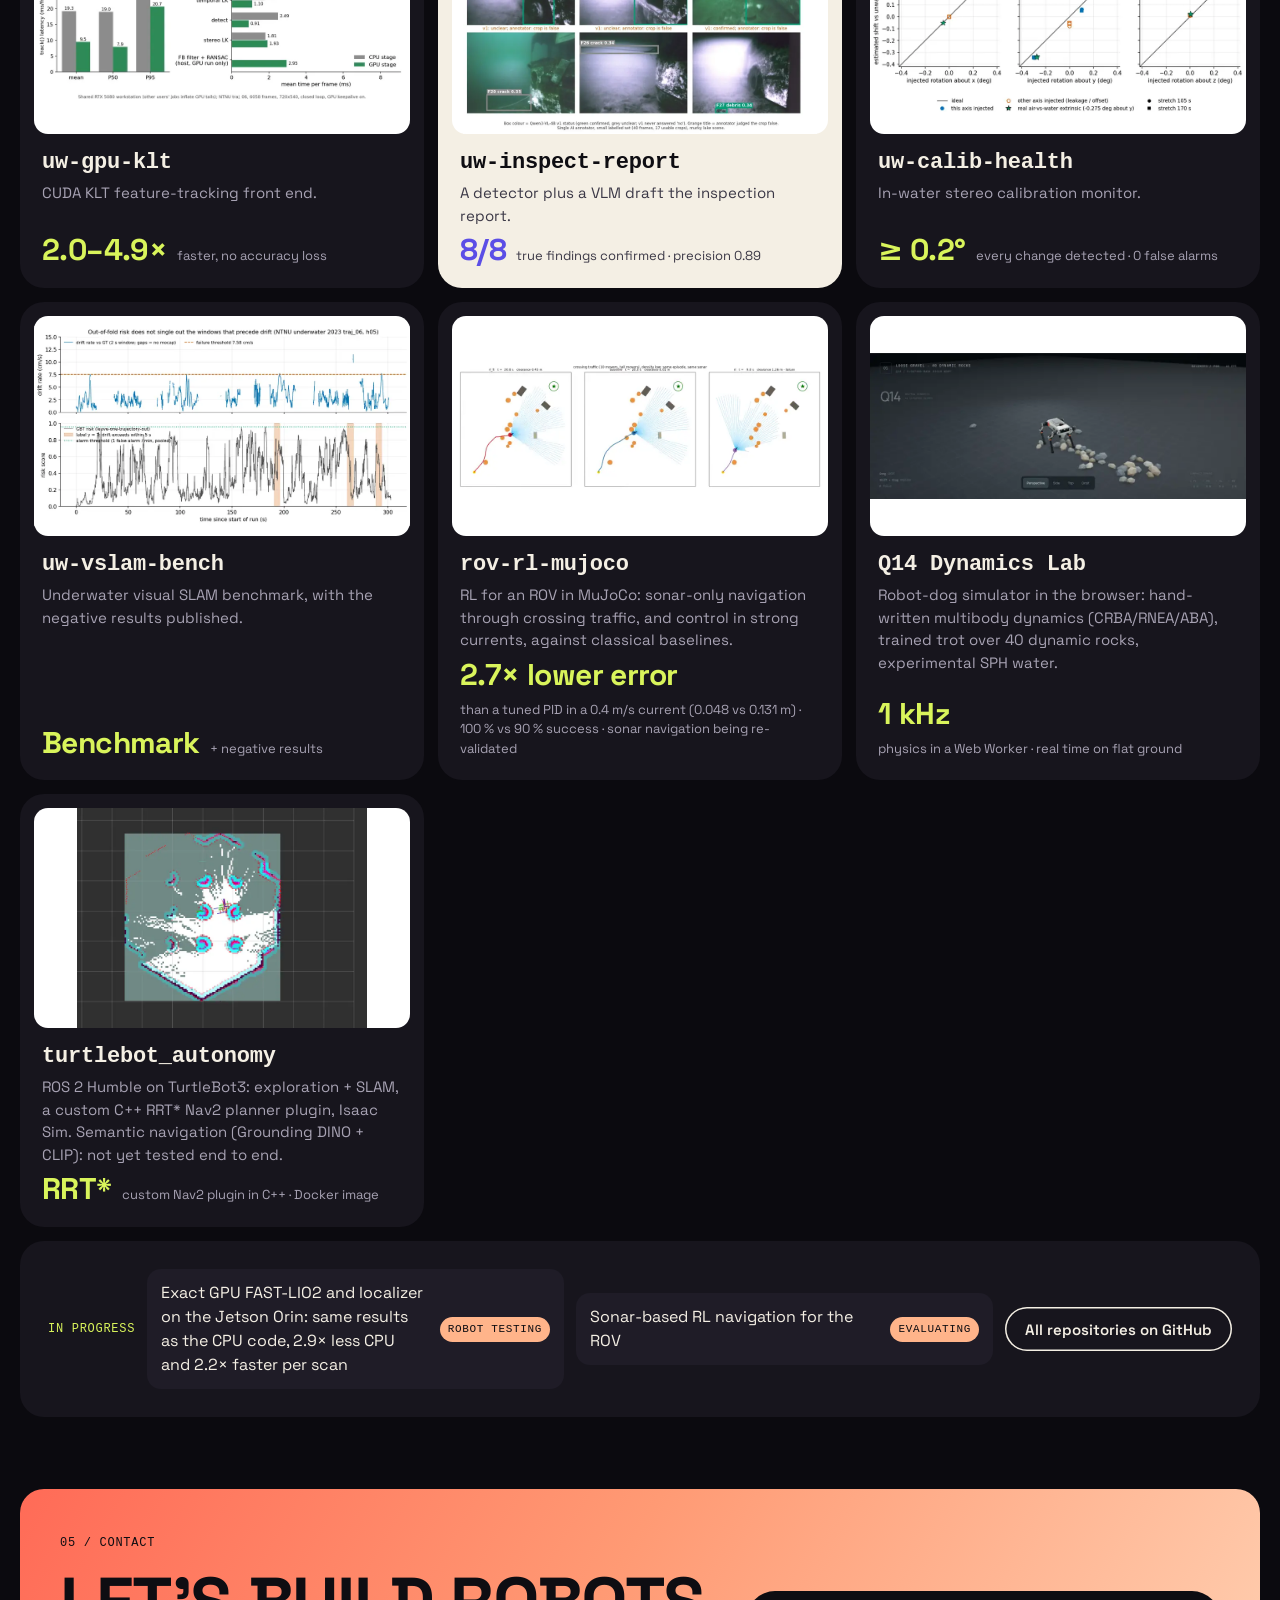
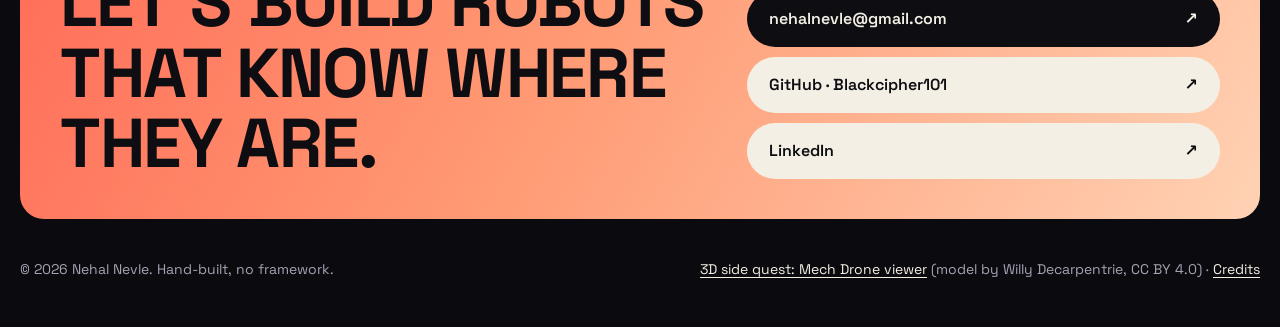
==== commit 71846270: "FAST-LIO2 text: bold multipliers (2.9x less CPU, 2.5x chain, 2.2x faster per scan, 7x lower merge la" ====
--- a/index.html
+++ b/index.html
@@ -177,7 +177,8 @@
               <p class="what">Building generalisable autonomy. Working on TCR and Mega.</p>
               <ul class="pts">
                 <li data-pt="lio">Moved FAST-LIO2 and the map localizer onto the Jetson Orin GPU with exact results: 0 mismatches against the CPU code over 7.27 M nearest-neighbour searches.</li>
-                <li data-pt="lio">Live on the robot, the localization nodes went from 1.24 to 0.49 CPU cores (−60 %); FAST-LIO alone from 46 % to 16 % of a core.</li>
+                <li data-pt="lio"><b>2.9× less CPU</b> for FAST-LIO2 (0.46 → 0.16 cores) and <b>2.5× less</b> for the whole localization chain (1.24 → 0.49 cores), measured live on the robot.</li>
+                <li data-pt="lio"><b>2.2× faster</b> per scan (42.9 → 19.8 ms median, bag replay on the Orin) and <b>7× lower</b> point-cloud merge latency (104 → 14 ms, live).</li>
               </ul>
             </div>
           </li>
@@ -731,7 +732,7 @@
           </a>
           <div class="card proj-wip reveal" data-proj="wip">
             <span class="mono" style="color:var(--lime)">In progress</span>
-            <div class="wip"><span>Exact GPU FAST-LIO2 and localizer on the Jetson Orin: same results as the CPU code, at a third of the CPU</span><span class="badge">Robot testing</span></div>
+            <div class="wip"><span>Exact GPU FAST-LIO2 and localizer on the Jetson Orin: same results as the CPU code, 2.9× less CPU and 2.2× faster per scan</span><span class="badge">Robot testing</span></div>
             <div class="wip"><span>Sonar-based RL navigation for the ROV</span><span class="badge">Evaluating</span></div>
             <a class="btn btn-ghost" href="https://github.com/Blackcipher101">All repositories on GitHub</a>
           </div>
